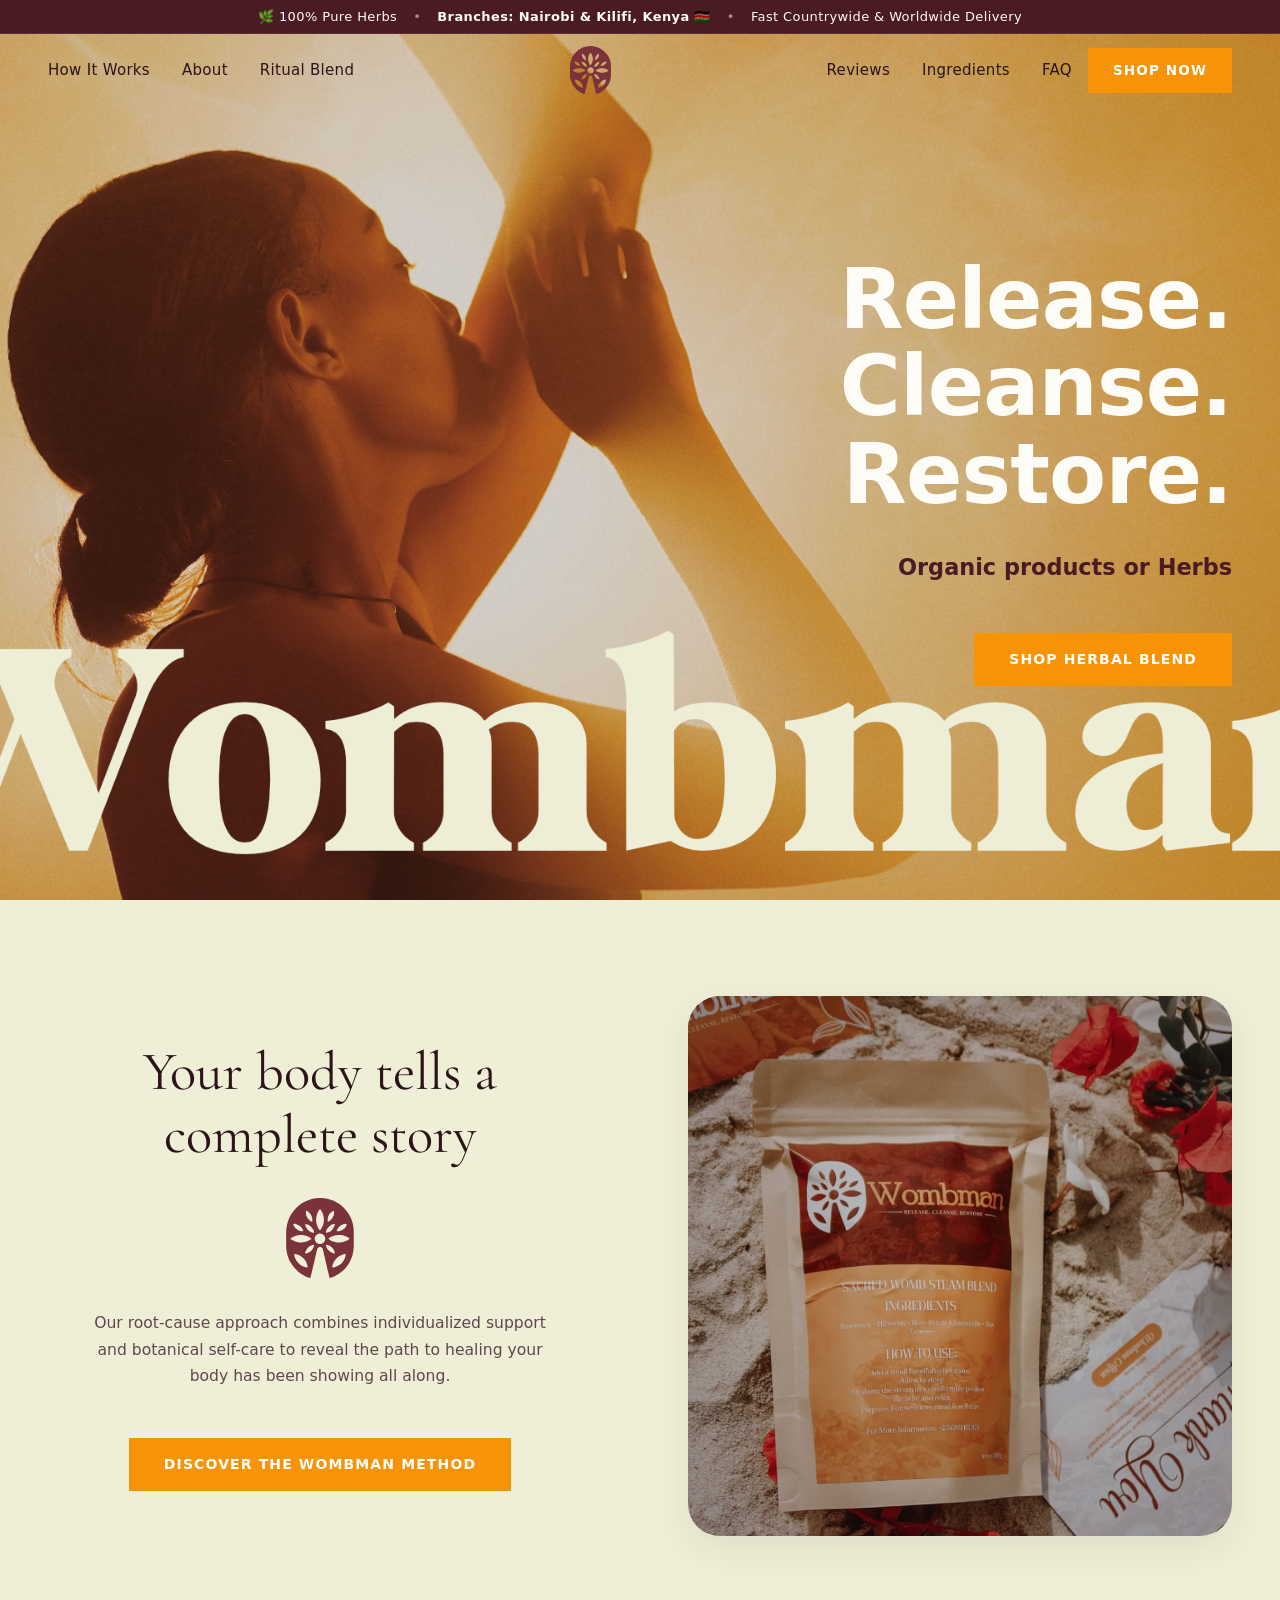
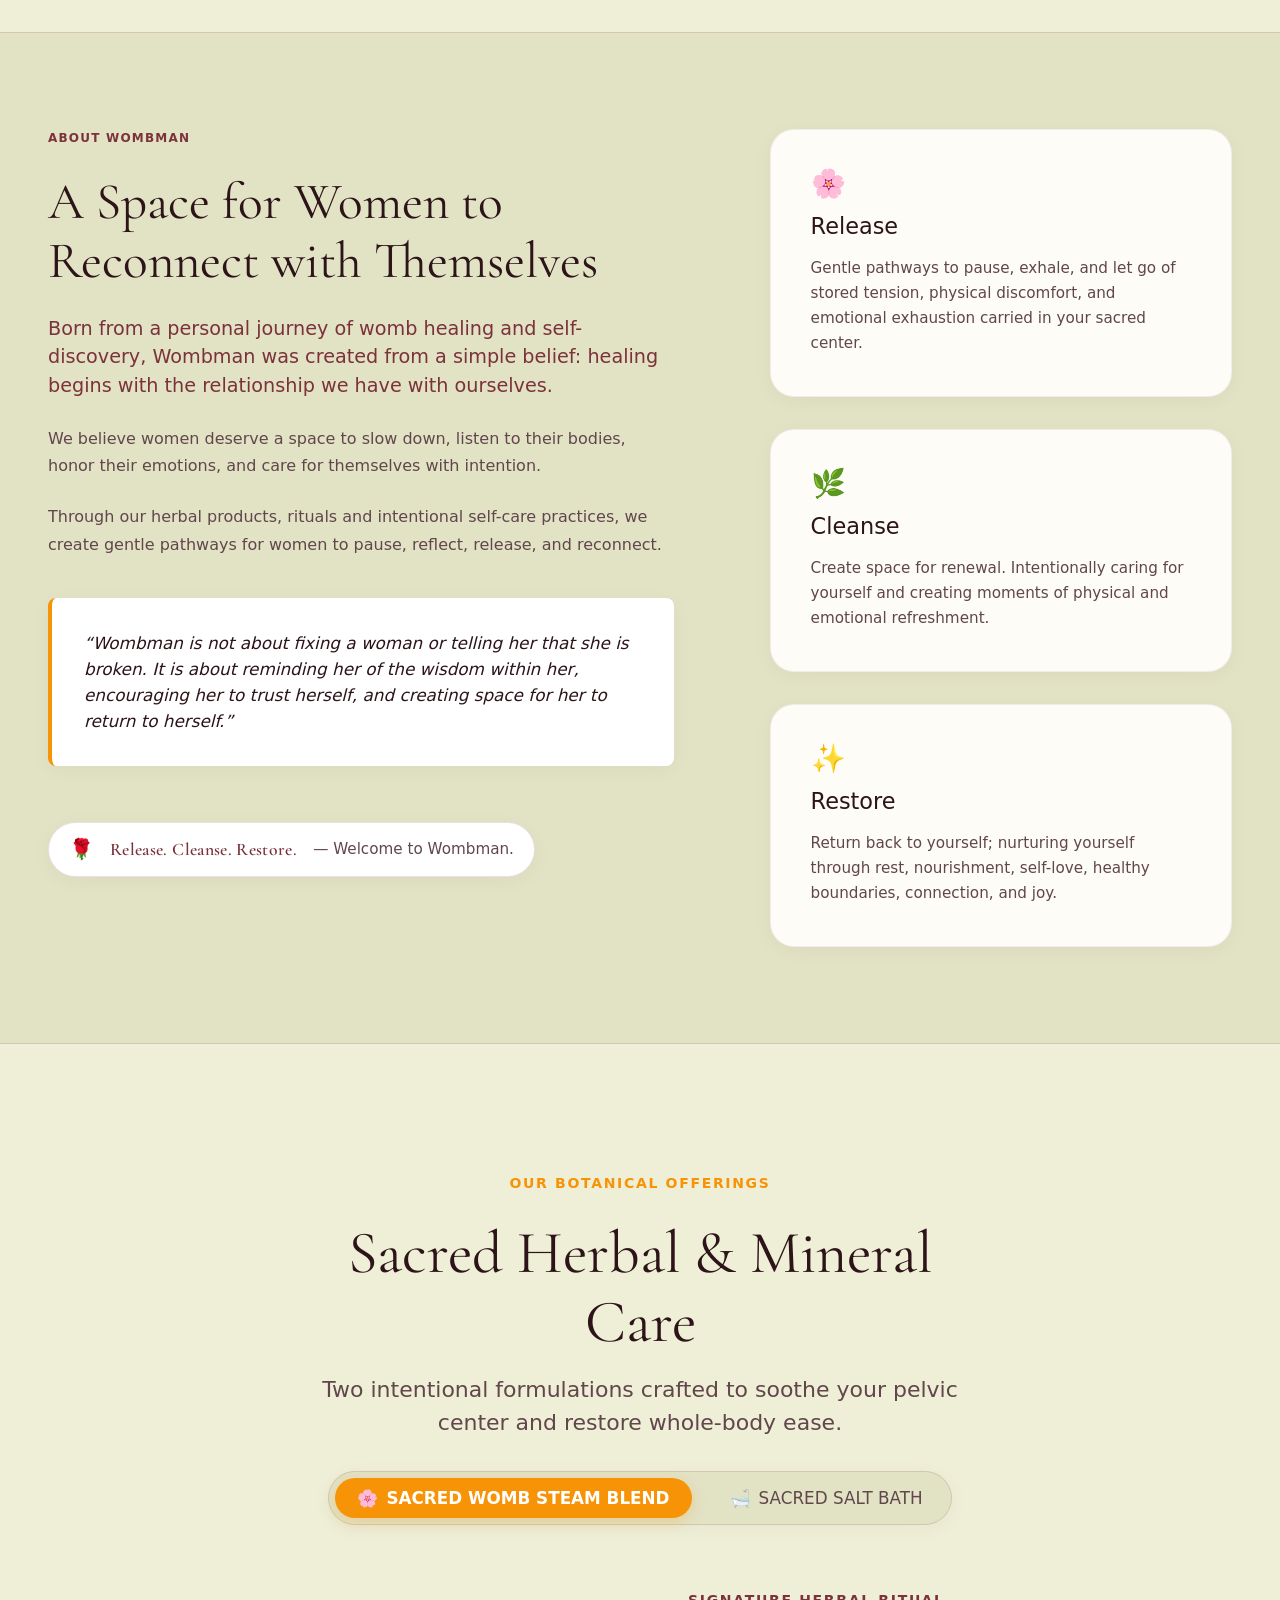
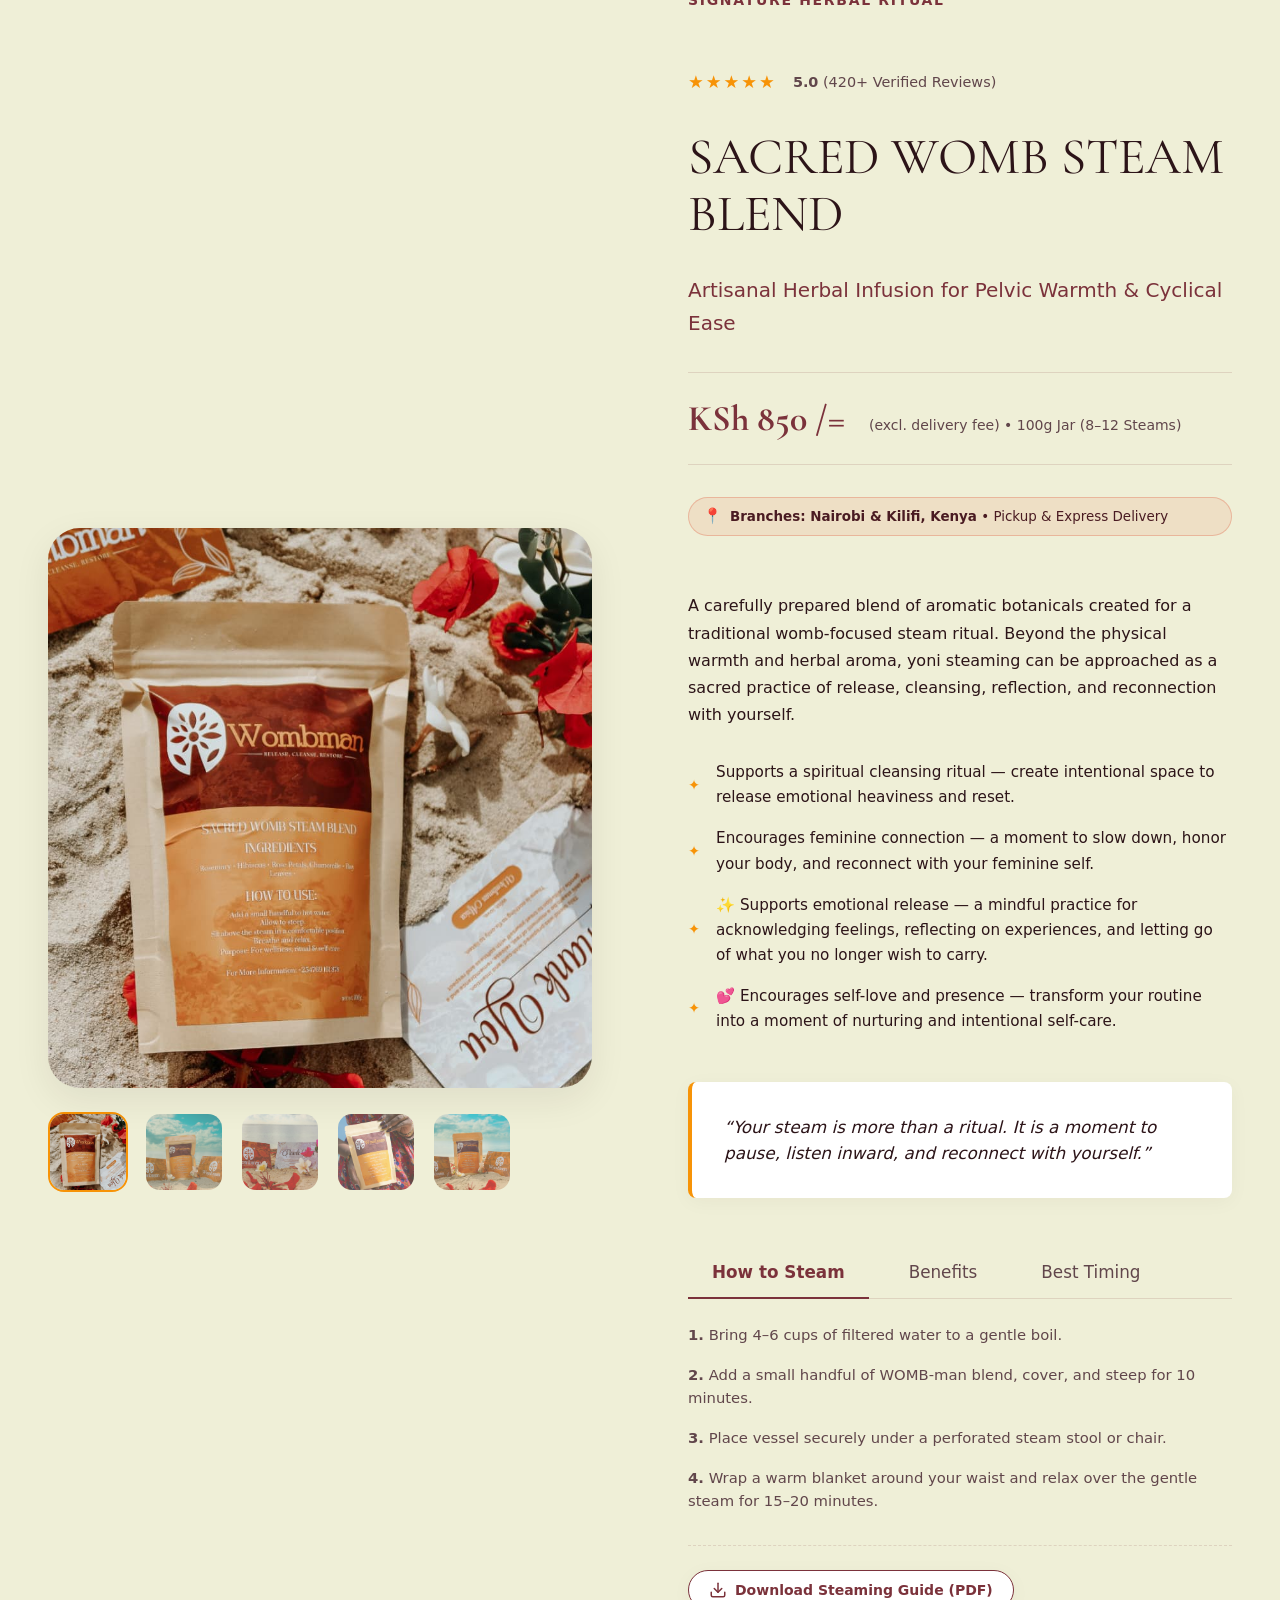
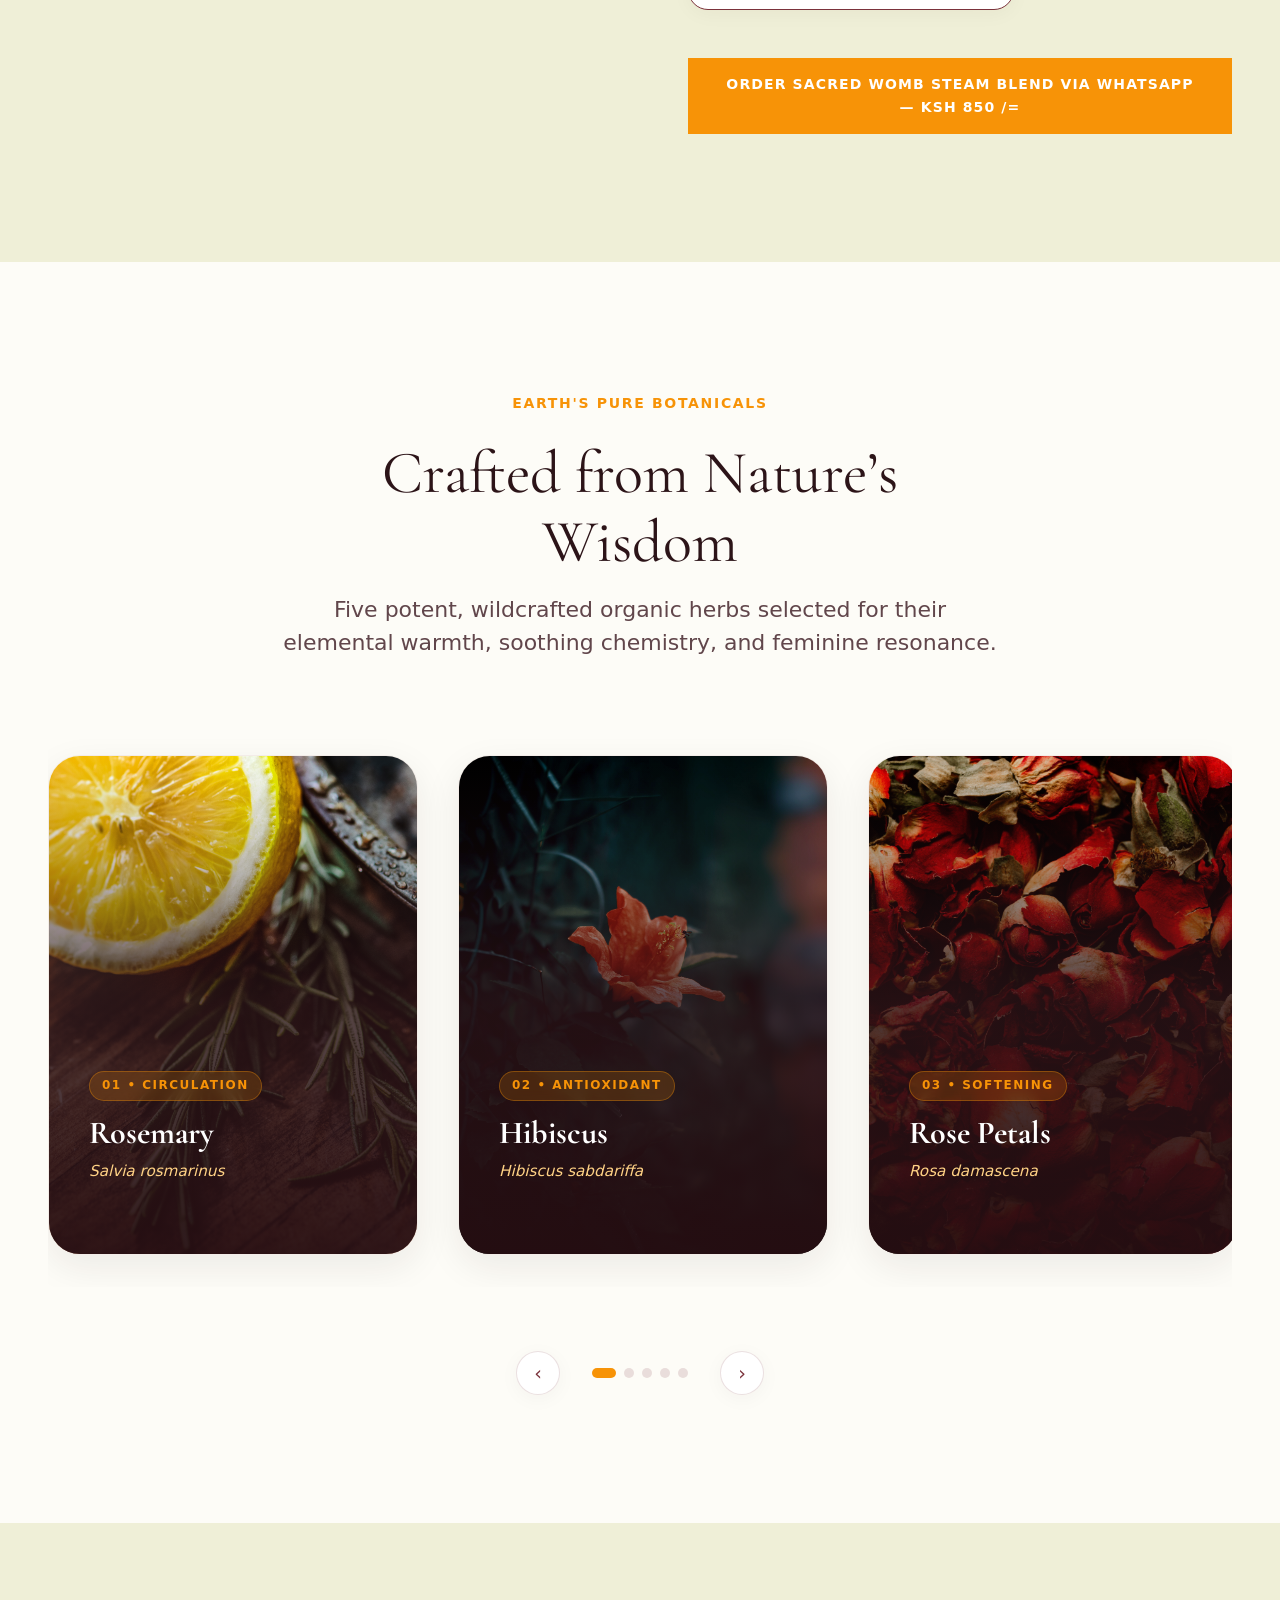
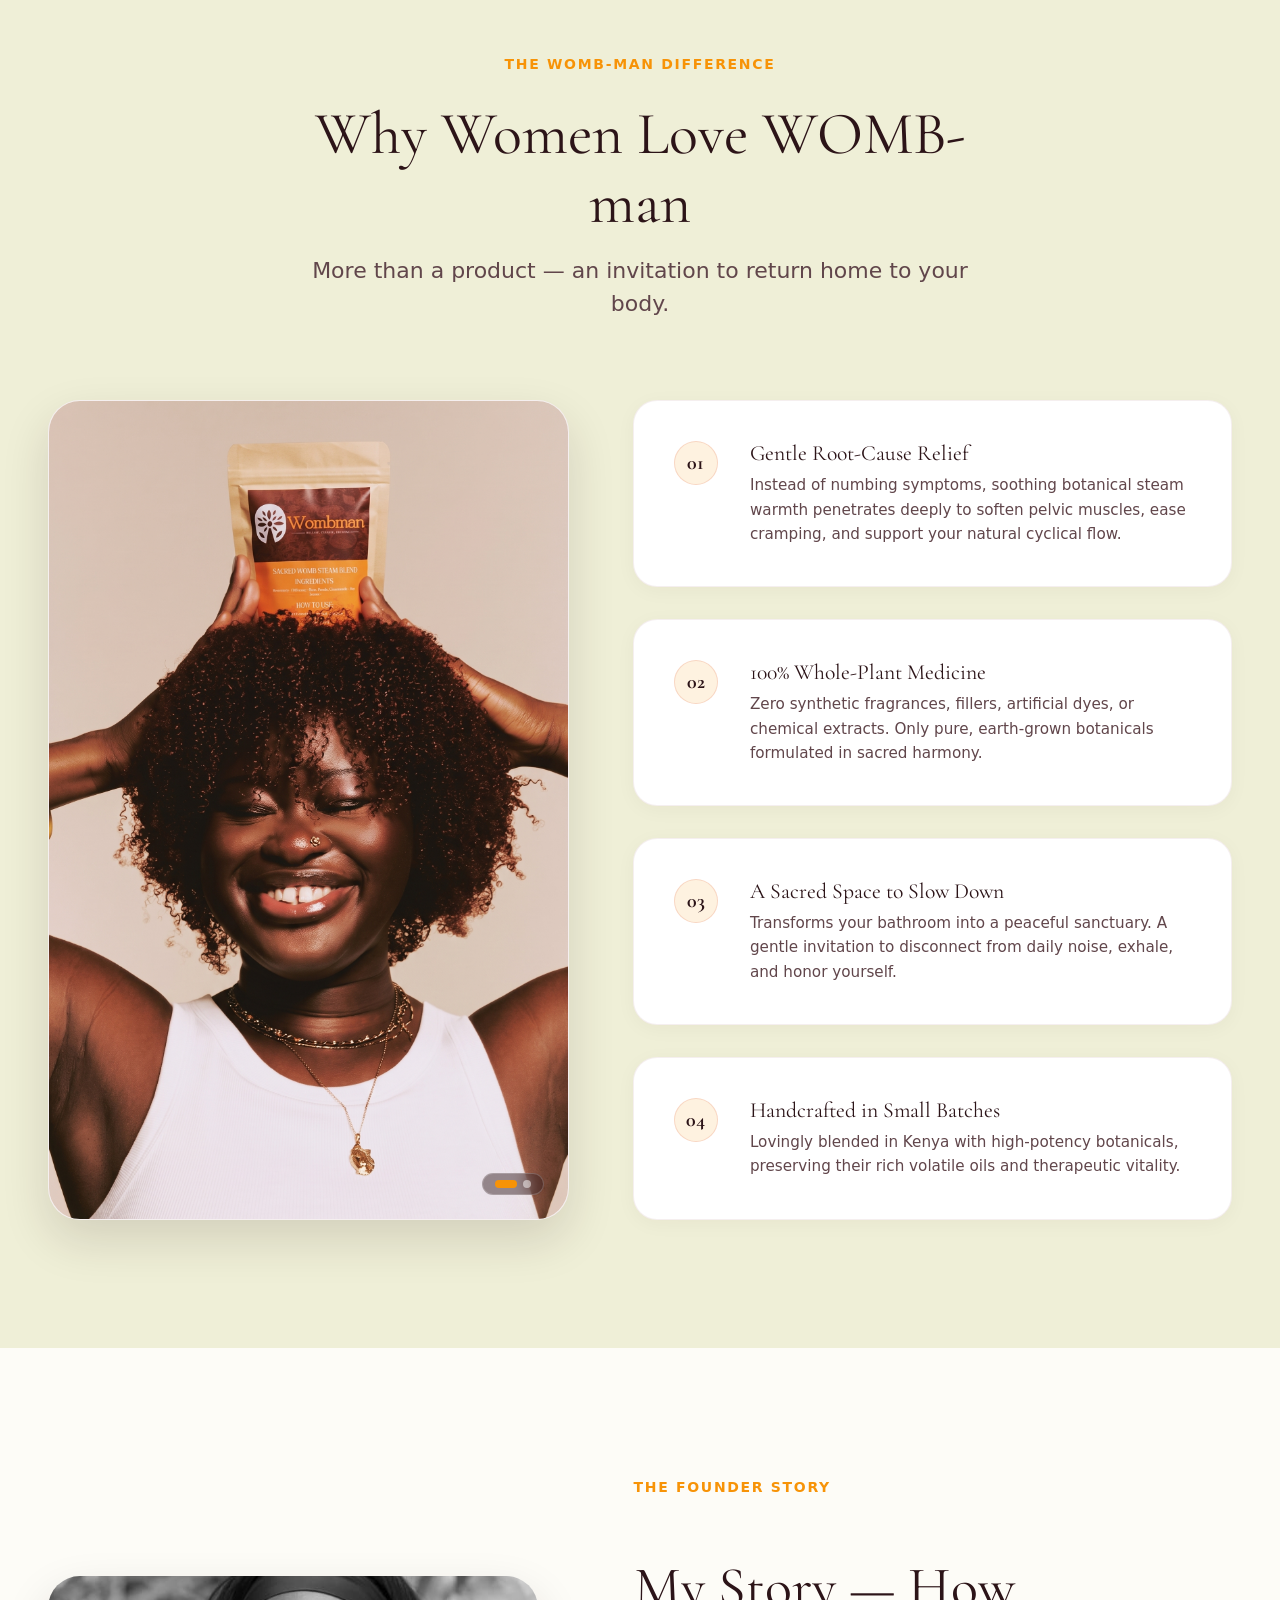
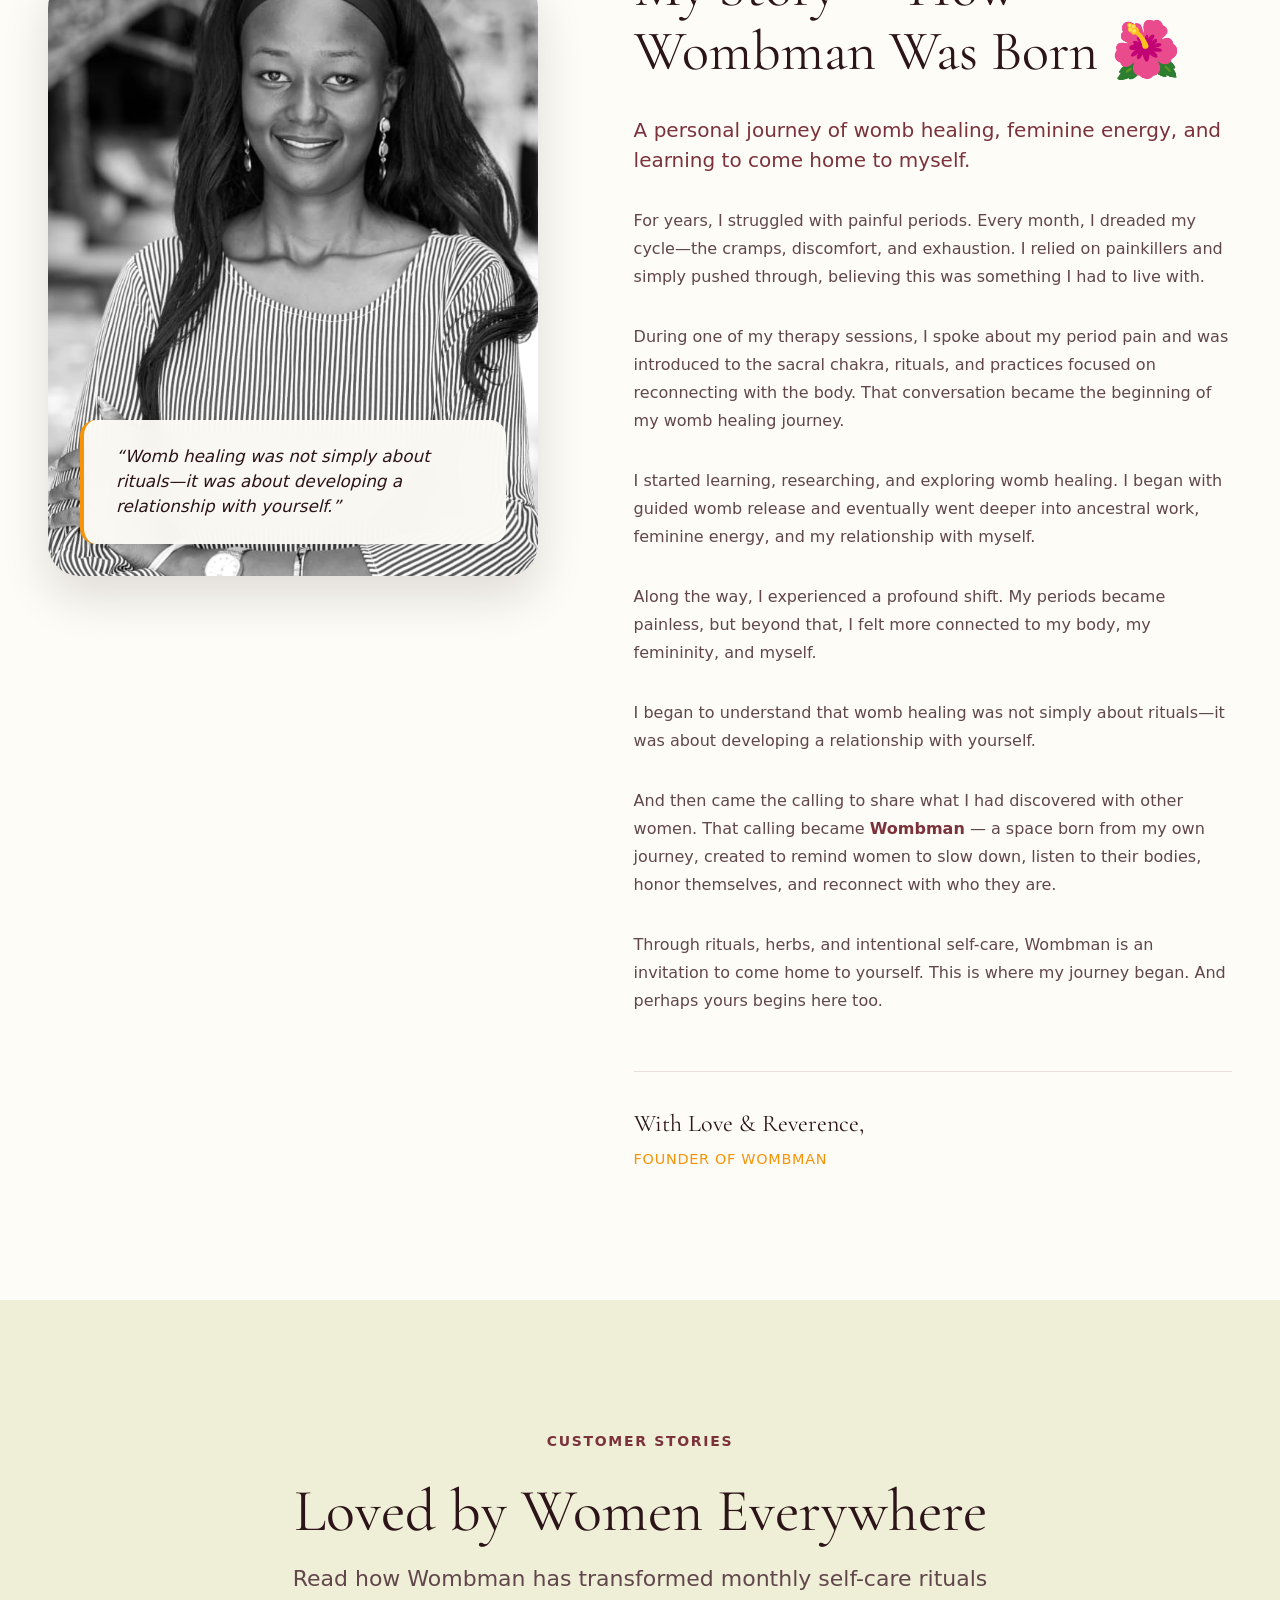
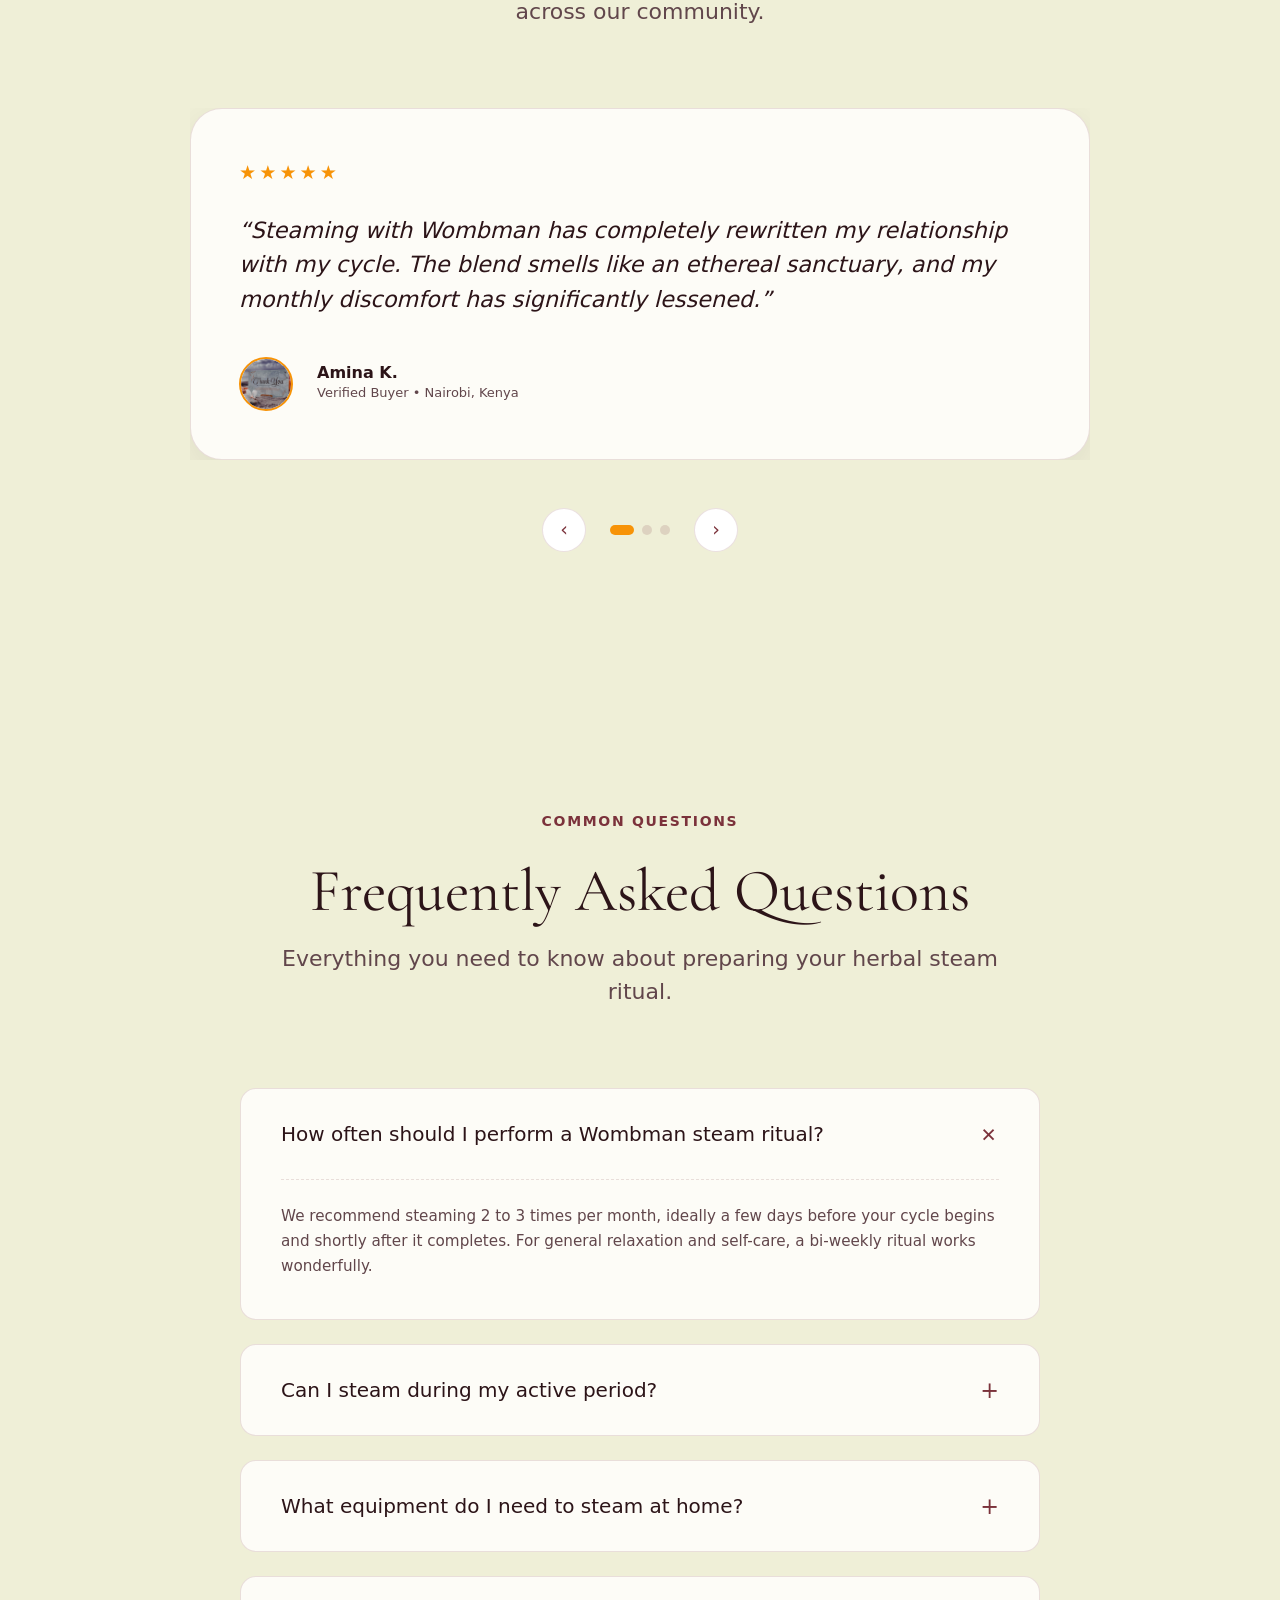
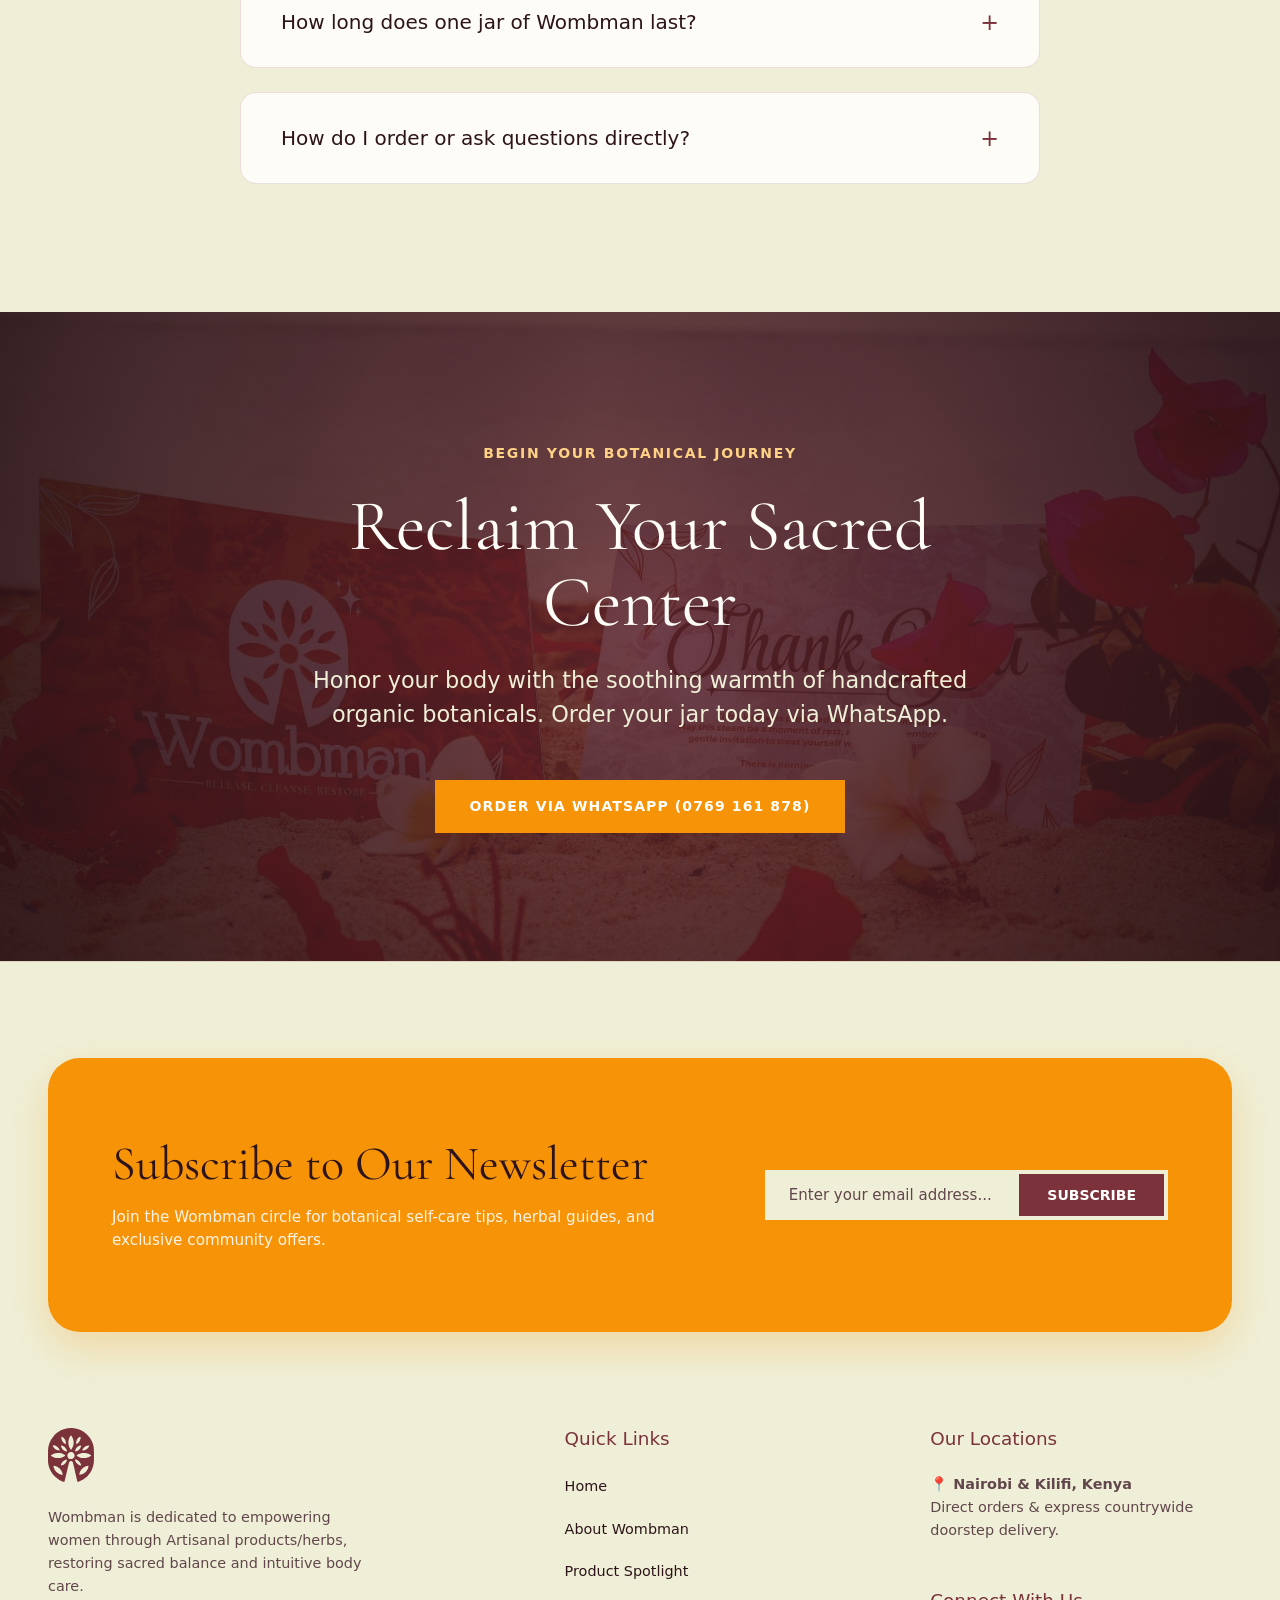
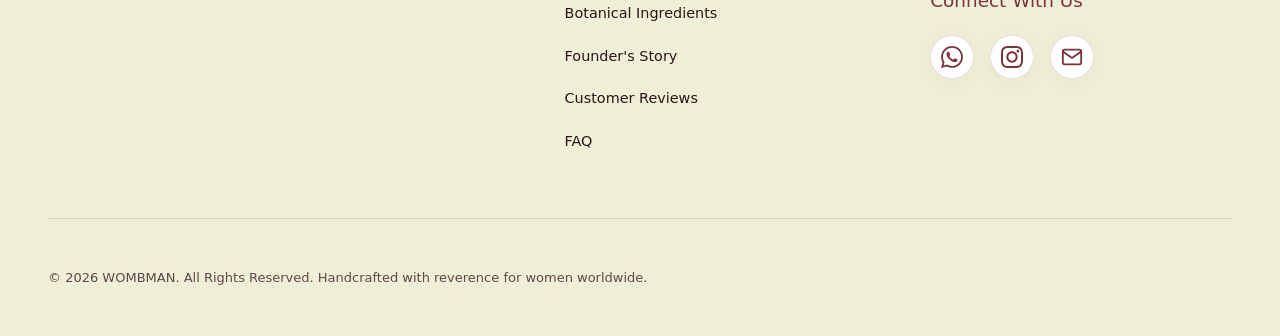
==== index.html @ 4fbd04e6 "Apply client website text corrections from PDF document (product names, descriptions, price, and sec" ====
<!DOCTYPE html>
<html lang="en">
<head>
  <meta charset="UTF-8">
  <meta name="viewport" content="width=device-width, initial-scale=1.0">
  <title>Wombman — Sacred Botanical Herbal Steam Blend for Women</title>
  <meta name="description" content="Handcrafted 100% organic herbal steam blend designed to honor your cycle, nurture pelvic wellness, and restore your sacred center.">
  
  <!-- CSS Stylesheet -->
  <link rel="stylesheet" href="styles.css">
  
  <!-- Favicon -->
  <link rel="icon" type="image/svg+xml" href="assets/Logo Icons/Orange Womban.svg">
</head>
<body>

  <!-- ==========================================================================
       1. NAVIGATION HEADER (Meadowell Inspired)
       ========================================================================== -->
  <header class="header" id="header">
    <!-- Top Announcement Bar -->
    <aside class="top-announcement-bar" aria-label="Announcement">
      <div class="container announcement-inner">
        <span>🌿 100% Pure Herbs</span>
        <span class="announcement-sep">•</span>
        <span><strong>Branches: Nairobi &amp; Kilifi, Kenya 🇰🇪</strong></span>
        <span class="announcement-sep">•</span>
        <span>Fast Countrywide &amp; Worldwide Delivery</span>
      </div>
    </aside>

    <div class="container header-container">
      
      <!-- Left Navigation Menu -->
      <nav aria-label="Main Navigation Left" class="nav-left">
        <ul class="nav-menu">
          <li><a href="#story" class="nav-link">How It Works</a></li>
          <li><a href="#about" class="nav-link">About</a></li>
          <li><a href="#product" class="nav-link">Ritual Blend</a></li>
        </ul>
      </nav>

      <!-- Center Logo Icon (No text wordmark) -->
      <a href="#home" class="nav-logo" aria-label="Wombman Home">
        <img src="assets/Logo Icons/Maroon Womban.svg" alt="Wombman Botanical Icon" width="48" height="48">
      </a>

      <!-- Right Navigation Menu & Action -->
      <div class="nav-actions">
        <ul class="nav-menu">
          <li><a href="#reviews" class="nav-link">Reviews</a></li>
          <li><a href="#ingredients" class="nav-link">Ingredients</a></li>
          <li><a href="#faq" class="nav-link">FAQ</a></li>
        </ul>

        <a href="https://wa.me/254769161878?text=Hello%20Wombman%2C%20I%20am%20interested%20in%20ordering%20the%20handcrafted%20botanical%20herbal%20steam%20blend." 
           target="_blank" 
           rel="noopener noreferrer" 
           class="btn btn-primary"
           style="padding: 10px 24px; font-size: 0.85rem;"
           aria-label="Shop Now via WhatsApp">
          Shop Now
        </a>

        <!-- Mobile Menu Toggle Button -->
        <button class="mobile-toggle" id="mobile-toggle" aria-label="Toggle navigation menu" aria-expanded="false">
          <span></span>
          <span></span>
          <span></span>
        </button>
      </div>

    </div>
  </header>

  <!-- Mobile Drawer Menu -->
  <div class="mobile-nav" id="mobile-nav">
    <div>
      <div class="nav-logo mb-4">
        <img src="assets/Logo Icons/Orange Womban.svg" alt="Wombman Icon" width="48" height="48">
      </div>
      <ul class="mobile-nav-list">
        <li><a href="#home" class="mobile-nav-link">Home</a></li>
        <li><a href="#story" class="mobile-nav-link">How It Works</a></li>
        <li><a href="#about" class="mobile-nav-link">About</a></li>
        <li><a href="#product" class="mobile-nav-link">Ritual Blend</a></li>
        <li><a href="#ingredients" class="mobile-nav-link">Ingredients</a></li>
        <li><a href="#founder" class="mobile-nav-link">Founder's Story</a></li>
        <li><a href="#reviews" class="mobile-nav-link">Reviews</a></li>
        <li><a href="#faq" class="mobile-nav-link">FAQ</a></li>
      </ul>
    </div>
    <div>
      <a href="https://wa.me/254769161878?text=Hello%20Wombman%2C%20I%20am%20interested%20in%20ordering%20the%20handcrafted%20botanical%20herbal%20steam%20blend." 
         target="_blank" 
         class="btn btn-primary" 
         style="width: 100%;">
        Order via WhatsApp (0769 161 878)
      </a>
    </div>
  </div>

  <main>
    <!-- ==========================================================================
         2. MEADOWELL-INSPIRED HERO SECTION
         ========================================================================== -->
    <section class="hero-meadowell" id="home">
      <!-- Full Cover Background Image (Hero 2.png) -->
      <div class="hero-meadowell-bg">
        <img src="assets/Hero section/Hero 2.png" alt="Wombman Botanical Wellness">
        <div class="hero-meadowell-overlay"></div>
      </div>

      <!-- Right-Aligned Hero Content Container -->
      <div class="container hero-meadowell-container">
        <div class="hero-meadowell-content-right">
          
          <!-- Main Headline: Release. Cleanse. Restore. (Mograph Font, Cream Color) -->
          <h1 class="hero-headline-cream">
            Release. Cleanse. Restore.
          </h1>

          <!-- Supporting Paragraph: 100% organic herbal steams to honor your cycle. (Mograph Font, Berry Dark Color) -->
          <p class="hero-subtext-berry">
            Organic products or Herbs
          </p>

          <!-- Right-Aligned CTA Button -->
          <div class="hero-meadowell-cta-wrap">
            <a href="https://wa.me/254769161878?text=Hello%20Wombman%2C%20I%20am%20ready%20to%20order%20the%20Sacred%20Botanical%20Steam%20Blend." 
               target="_blank" 
               rel="noopener noreferrer" 
               class="btn btn-primary">
              Shop Herbal Blend
            </a>
          </div>

        </div>
      </div>
    </section>

    <!-- ==========================================================================
         3. SECTION 2: "Your body tells a complete story" (Meadowell Inspired)
         ========================================================================== -->
    <section class="section-story" id="story">
      <div class="container">
        <div class="story-grid">
          
          <!-- Left Column -->
          <div class="story-left">
            <h2 class="story-title">Your body tells a complete story</h2>
            
            <img src="assets/Logo Icons/Maroon Womban.svg" alt="Wombman Icon" class="story-logo-icon">

            <p class="story-desc">
              Our root-cause approach combines individualized support and botanical self-care to reveal the path to healing your body has been showing all along.
            </p>

            <a href="#product" class="btn btn-primary">
              Discover the Wombman Method
            </a>
          </div>

          <!-- Right Column: Clean Photo without floating badges -->
          <div class="story-right">
            <img src="assets/Product Photos/Vertical Product Shot.jpeg" alt="Wombman Ritual Blend" class="story-img">
            <div class="story-diagram-overlay"></div>
          </div>

        </div>
      </div>
    </section>

    <!-- ==========================================================================
         4. SECTION 3: "About WOMB-man" (Our Philosophy & Space)
         ========================================================================== -->
    <section class="section-why-us" id="about">
      <div class="container">
        <div class="why-grid">
          
          <!-- Left Column -->
          <div class="why-left">
            <span class="why-eyebrow">ABOUT WOMBMAN</span>
            <h2 class="why-title font-display">A Space for Women to Reconnect with Themselves</h2>
            <p class="why-lead font-secondary">
              Born from a personal journey of womb healing and self-discovery, Wombman was created from a simple belief: healing begins with the relationship we have with ourselves.
            </p>
            <p class="why-desc font-body">
              We believe women deserve a space to slow down, listen to their bodies, honor their emotions, and care for themselves with intention.
            </p>
            <p class="why-desc font-body">
              Through our herbal products, rituals and intentional self-care practices, we create gentle pathways for women to pause, reflect, release, and reconnect.
            </p>
            <div class="why-quote-card">
              <p class="why-quote-text font-secondary">
                “Wombman is not about fixing a woman or telling her that she is broken. It is about reminding her of the wisdom within her, encouraging her to trust herself, and creating space for her to return to herself.”
              </p>
            </div>
            <div class="about-tagline-badge">
              <span class="tagline-rose">🌹</span>
              <span class="tagline-text font-display">Release. Cleanse. Restore.</span>
              <span class="tagline-sub font-secondary">— Welcome to Wombman.</span>
            </div>
          </div>

          <!-- Right Column -->
          <div class="why-right">
            
            <div class="why-feature-item">
              <div class="why-feature-icon">🌸</div>
              <h3 class="why-feature-title font-secondary">Release</h3>
              <p class="why-feature-text font-body">
                Gentle pathways to pause, exhale, and let go of stored tension, physical discomfort, and emotional exhaustion carried in your sacred center.
              </p>
            </div>

            <div class="why-feature-item">
              <div class="why-feature-icon">🌿</div>
              <h3 class="why-feature-title font-secondary">Cleanse</h3>
              <p class="why-feature-text font-body">
                Create space for renewal. Intentionally caring for yourself and creating moments of physical and emotional refreshment.
              </p>
            </div>

            <div class="why-feature-item">
              <div class="why-feature-icon">✨</div>
              <h3 class="why-feature-title font-secondary">Restore</h3>
              <p class="why-feature-text font-body">
                Return back to yourself; nurturing yourself through rest, nourishment, self-love, healthy boundaries, connection, and joy.
              </p>
            </div>

          </div>

        </div>
      </div>
    </section>

    <!-- ==========================================================================
         4. PRODUCT SPOTLIGHT SECTION (Dual Product Offerings)
         ========================================================================== -->
    <section class="product-spotlight section-padding" id="product">
      <div class="container">

        <!-- Product Collection Switcher -->
        <div class="product-collection-header">
          <div class="eyebrow eyebrow-orange">Our Botanical Offerings</div>
          <h2 class="section-title font-display">Sacred Herbal &amp; Mineral Care</h2>
          <p class="section-subtitle font-secondary">
            Two intentional formulations crafted to soothe your pelvic center and restore whole-body ease.
          </p>

          <div class="product-toggle-bar">
            <button class="product-toggle-btn active" data-product="product-steam" aria-label="View SACRED WOMB STEAM BLEND">
              <span class="toggle-icon">🌸</span>
              <span class="toggle-name">SACRED WOMB STEAM BLEND</span>
            </button>
            <button class="product-toggle-btn" data-product="product-bath" aria-label="View SACRED SALT BATH">
              <span class="toggle-icon">🛁</span>
              <span class="toggle-name">SACRED SALT BATH</span>
            </button>
          </div>
        </div>

        <!-- PRODUCT 1: SACRED WOMB STEAM BLEND -->
        <div class="product-panel active" id="product-steam">
          <div class="spotlight-grid">
            
            <!-- Interactive Gallery Showcase -->
            <div class="product-gallery">
              <div class="main-image-container">
                <img id="main-steam-img" src="assets/Product Photos/Vertical Product Shot.jpeg" alt="Wombman SACRED WOMB STEAM BLEND" class="main-product-img">
              </div>
              
              <div class="thumbnail-row">
                <button class="thumb-btn active" data-target="main-steam-img" data-img="assets/Product Photos/Vertical Product Shot.jpeg" aria-label="View vertical product shot">
                  <img src="assets/Product Photos/Vertical Product Shot.jpeg" alt="Steam blend thumbnail 1">
                </button>
                <button class="thumb-btn" data-target="main-steam-img" data-img="assets/Product Photos/Scenic Product 2.jpeg" aria-label="View scenic product shot">
                  <img src="assets/Product Photos/Scenic Product 2.jpeg" alt="Steam blend thumbnail 2">
                </button>
                <button class="thumb-btn" data-target="main-steam-img" data-img="assets/Product Photos/Thank you Imagery.jpeg" aria-label="View thank you imagery">
                  <img src="assets/Product Photos/Thank you Imagery.jpeg" alt="Steam blend thumbnail 3">
                </button>
                <button class="thumb-btn" data-target="main-steam-img" data-img="assets/Product Photos/Product Hold.jpeg" aria-label="View product held in hand">
                  <img src="assets/Product Photos/Product Hold.jpeg" alt="Steam blend thumbnail 4">
                </button>
                <button class="thumb-btn" data-target="main-steam-img" data-img="assets/Product Photos/Scenic product Imagery.jpeg" aria-label="View scenic imagery">
                  <img src="assets/Product Photos/Scenic product Imagery.jpeg" alt="Steam blend thumbnail 5">
                </button>
              </div>
            </div>

            <!-- Product Details & Purchase Form -->
            <div class="product-details">
              <div class="eyebrow">Signature Herbal Ritual</div>
              
              <div class="rating-badge">
                <span class="stars">★★★★★</span>
                <span><strong>5.0</strong> (420+ Verified Reviews)</span>
              </div>

              <h3 class="product-main-title font-display">
                SACRED WOMB STEAM BLEND
              </h3>

              <p class="product-sub font-secondary">
                Artisanal Herbal Infusion for Pelvic Warmth &amp; Cyclical Ease
              </p>

              <div class="price-box">
                <span class="current-price font-display">KSh 850 /=</span>
                <span class="price-note">(excl. delivery fee) • 100g Jar (8–12 Steams)</span>
              </div>

              <!-- Branch Locations Badge -->
              <div class="product-location-badge">
                <span class="loc-pin">📍</span>
                <span class="loc-text"><strong>Branches: Nairobi &amp; Kilifi, Kenya</strong> • Pickup &amp; Express Delivery</span>
              </div>

              <p class="product-description font-body">
                A carefully prepared blend of aromatic botanicals created for a traditional womb-focused steam ritual. Beyond the physical warmth and herbal aroma, yoni steaming can be approached as a sacred practice of release, cleansing, reflection, and reconnection with yourself.
              </p>

              <!-- Key Benefits Checklist -->
              <ul class="benefits-list font-body">
                <li>Supports a spiritual cleansing ritual — create intentional space to release emotional heaviness and reset.</li>
                <li>Encourages feminine connection — a moment to slow down, honor your body, and reconnect with your feminine self.</li>
                <li>✨ Supports emotional release — a mindful practice for acknowledging feelings, reflecting on experiences, and letting go of what you no longer wish to carry.</li>
                <li>💕 Encourages self-love and presence — transform your routine into a moment of nurturing and intentional self-care.</li>
              </ul>

              <div class="why-quote-card" style="margin-top: var(--space-2); margin-bottom: 0;">
                <p class="why-quote-text font-secondary">
                  “Your steam is more than a ritual. It is a moment to pause, listen inward, and reconnect with yourself.”
                </p>
              </div>

              <!-- Interactive Tabbed Preparation Guide -->
              <div class="ritual-tabs">
                <div class="tab-buttons">
                  <button class="tab-btn active" data-tab="tab-steam-prepare">How to Steam</button>
                  <button class="tab-btn" data-tab="tab-steam-benefits">Benefits</button>
                  <button class="tab-btn" data-tab="tab-steam-timing">Best Timing</button>
                </div>

                <div class="tab-pane active" id="tab-steam-prepare">
                  <p class="step-item"><strong>1.</strong> Bring 4–6 cups of filtered water to a gentle boil.</p>
                  <p class="step-item"><strong>2.</strong> Add a small handful of WOMB-man blend, cover, and steep for 10 minutes.</p>
                  <p class="step-item"><strong>3.</strong> Place vessel securely under a perforated steam stool or chair.</p>
                  <p class="step-item"><strong>4.</strong> Wrap a warm blanket around your waist and relax over the gentle steam for 15–20 minutes.</p>
                  
                  <!-- PDF Download Button -->
                  <div class="steaming-pdf-download-wrap">
                    <button type="button" class="btn-download-pdf" id="download-guide-btn" aria-label="Download Steaming Guide as PDF">
                      <svg width="18" height="18" viewBox="0 0 24 24" fill="none" stroke="currentColor" stroke-width="2" stroke-linecap="round" stroke-linejoin="round">
                        <path d="M21 15v4a2 2 0 0 1-2 2H5a2 2 0 0 1-2-2v-4"></path>
                        <polyline points="7 10 12 15 17 10"></polyline>
                        <line x1="12" y1="15" x2="12" y2="3"></line>
                      </svg>
                      <span>Download Steaming Guide (PDF)</span>
                    </button>
                  </div>
                </div>

                <div class="tab-pane" id="tab-steam-benefits">
                  The gentle warmth and aromatic botanicals create a soothing sensory experience that encourages relaxation, mindful breathing, and a deeper sense of connection with your body making space for reflection, intention, and spiritual renewal.
                </div>

                <div class="tab-pane" id="tab-steam-timing">
                  Ideal for 3–5 days prior to your cycle start, after menstruation finishes, or whenever you seek intentional self-care and grounding. Avoid steaming during active menstrual bleeding or pregnancy.
                </div>
              </div>

              <!-- Direct Order Action -->
              <div class="product-actions">
                <a href="https://wa.me/254769161878?text=Hello%20Wombman%2C%20I%20would%20like%20to%20order%20the%20SACRED%20WOMB%20STEAM%20BLEND%20for%20KSh%20850." 
                   target="_blank" 
                   rel="noopener noreferrer" 
                   class="btn btn-primary"
                   style="flex: 1; min-width: 260px;">
                  Order SACRED WOMB STEAM BLEND via WhatsApp — KSh 850 /=
                </a>
              </div>

            </div>

          </div>
        </div>

        <!-- PRODUCT 2: SACRED SALT BATH -->
        <div class="product-panel" id="product-bath">
          <div class="spotlight-grid">
            
            <!-- Interactive Gallery Showcase -->
            <div class="product-gallery">
              <div class="main-image-container">
                <img id="main-bath-img" src="assets/Product Photos/Salt Bath NEW.png" alt="Wombman SACRED SALT BATH" class="main-product-img">
              </div>
              
              <div class="thumbnail-row">
                <button class="thumb-btn active" data-target="main-bath-img" data-img="assets/Product Photos/Salt Bath NEW.png" aria-label="View Salt Bath New Photo">
                  <img src="assets/Product Photos/Salt Bath NEW.png" alt="Salt Bath Photo 1">
                </button>
                <button class="thumb-btn" data-target="main-bath-img" data-img="assets/Product Photos/Salt Bath 2.jpeg" aria-label="View Salt Bath 2 Photo">
                  <img src="assets/Product Photos/Salt Bath 2.jpeg" alt="Salt Bath Photo 2">
                </button>
              </div>
            </div>

            <!-- Product Details & Purchase Form -->
            <div class="product-details">
              <div class="eyebrow">Restorative Mineral Soak</div>
              
              <div class="rating-badge">
                <span class="stars">★★★★★</span>
                <span><strong>5.0</strong> (New Release • Verified Community)</span>
              </div>

              <h3 class="product-main-title font-display">
                SACRED SALT BATH
              </h3>

              <p class="product-sub font-secondary">
                Pure Mineral Crystals &amp; Restorative Botanical Infusion
              </p>

              <div class="price-box">
                <span class="current-price font-display">KSh 1,000 /=</span>
                <span class="price-note">(excl. delivery fee) • 250g Jar / Pouch (6–10 Soaks)</span>
              </div>

              <!-- Branch Locations Badge -->
              <div class="product-location-badge">
                <span class="loc-pin">📍</span>
                <span class="loc-text"><strong>Branches: Nairobi &amp; Kilifi, Kenya</strong> • Pickup &amp; Express Delivery</span>
              </div>

              <p class="product-description font-body">
                A carefully prepared blend of sea salt and whole botanical herbs, created to support your spiritual bath rituals, cleansing, grounding, relaxation, and intentional self-care.
              </p>

              <!-- Key Benefits Checklist -->
              <ul class="benefits-list font-body">
                <li>Supports intentional cleansing and renewal</li>
                <li>Creates a calming ritual for rest, reflection, and reconnection</li>
                <li>Gently refreshes and softens the skin</li>
                <li>Encourages you to slow down, set an intention, and create space for yourself</li>
                <li>Made with carefully selected natural ingredients</li>
              </ul>

              <!-- Interactive Tabbed Preparation Guide -->
              <div class="ritual-tabs">
                <div class="tab-buttons">
                  <button class="tab-btn active" data-tab="tab-bath-prepare">How to Soak</button>
                  <button class="tab-btn" data-tab="tab-bath-benefits">Benefits</button>
                  <button class="tab-btn" data-tab="tab-bath-timing">Best Timing</button>
                </div>

                <div class="tab-pane active" id="tab-bath-prepare">
                  <p class="step-item"><strong>1.</strong> Fill your tub or foot basin with warm, comforting water.</p>
                  <p class="step-item"><strong>2.</strong> Add 3–4 tablespoons (or a generous handful) of Wombman SACRED SALT BATH.</p>
                  <p class="step-item"><strong>3.</strong> Swirl the water gently until mineral crystals and aromatic botanicals dissolve.</p>
                  <p class="step-item"><strong>4.</strong> Immerse yourself, breathe deeply, and soak undisturbed for 20–30 minutes.</p>
                </div>

                <div class="tab-pane" id="tab-bath-benefits">
                  A ritual designed to help you slow down, unwind, refresh your skin, and create intentional space for rest, reflection, and reconnection with yourself.
                </div>

                <div class="tab-pane" id="tab-bath-timing">
                  Ideal as an evening ritual, after a long or demanding day, following physical activity, or whenever you feel the need to slow down, reset, and reconnect with yourself. Use it as a moment to release the day, cleanse with intention, and restore through rest and self-care.
                </div>
              </div>

              <!-- Direct Order Action -->
              <div class="product-actions">
                <a href="https://wa.me/254769161878?text=Hello%20Wombman%2C%20I%20would%20like%20to%20order%20the%20SACRED%20SALT%20BATH%20for%20KSh%201000." 
                   target="_blank" 
                   rel="noopener noreferrer" 
                   class="btn btn-primary"
                   style="flex: 1; min-width: 260px;">
                  Order SACRED SALT BATH via WhatsApp — KSh 1,000 /=
                </a>
              </div>

            </div>

          </div>
        </div>

      </div>
    </section>

    <!-- ==========================================================================
         5. INGREDIENT STORY SECTION (Interactive Botanical Carousel)
         ========================================================================== -->
    <section class="ingredient-story section-padding" id="ingredients">
      <div class="container">
        
        <div class="section-header">
          <div class="eyebrow eyebrow-orange">Earth's Pure Botanicals</div>
          <h2 class="section-title font-display">Crafted from Nature’s Wisdom</h2>
          <p class="section-subtitle font-secondary">
            Five potent, wildcrafted organic herbs selected for their elemental warmth, soothing chemistry, and feminine resonance.
          </p>
        </div>

        <!-- Interactive Ingredients Carousel Wrapper -->
        <div class="ingredients-carousel-wrapper">
          
          <div class="ingredients-carousel" id="ingredients-carousel">
            <div class="ingredients-track" id="ingredients-track">
              
              <!-- Card 1: Rosemary -->
              <article class="ingredient-card">
                <div class="ingredient-card-bg">
                  <img src="assets/Ingredients/Rosemary.jpg" alt="Organic Rosemary sprigs" class="ingredient-card-img" loading="lazy">
                </div>
                <div class="ingredient-card-overlay">
                  <div class="ingredient-card-content">
                    <span class="ingredient-badge font-secondary">01 • Circulation</span>
                    <h3 class="ingredient-title font-display">Rosemary</h3>
                    <p class="ingredient-botanical font-secondary">Salvia rosmarinus</p>
                    <div class="ingredient-desc-wrap">
                      <p class="ingredient-desc font-body">
                        Stimulates warmth and healthy pelvic circulation. Helps ease muscle spasms while invigorating the mind with clean botanical clarity.
                      </p>
                    </div>
                  </div>
                </div>
              </article>

              <!-- Card 2: Hibiscus -->
              <article class="ingredient-card">
                <div class="ingredient-card-bg">
                  <img src="assets/Ingredients/Hibiscus Flower.jpg" alt="Rich red Hibiscus flower" class="ingredient-card-img" loading="lazy">
                </div>
                <div class="ingredient-card-overlay">
                  <div class="ingredient-card-content">
                    <span class="ingredient-badge font-secondary">02 • Antioxidant</span>
                    <h3 class="ingredient-title font-display">Hibiscus</h3>
                    <p class="ingredient-botanical font-secondary">Hibiscus sabdariffa</p>
                    <div class="ingredient-desc-wrap">
                      <p class="ingredient-desc font-body">
                        Packed with soothing antioxidants and vitamin C. Tones uterine tissues, restores vibrant moisture, and imparts a luxurious ruby infusion.
                      </p>
                    </div>
                  </div>
                </div>
              </article>

              <!-- Card 3: Rose Petals -->
              <article class="ingredient-card">
                <div class="ingredient-card-bg">
                  <img src="assets/Ingredients/Dried Rose.jpg" alt="Dried organic Rose Petals" class="ingredient-card-img" loading="lazy">
                </div>
                <div class="ingredient-card-overlay">
                  <div class="ingredient-card-content">
                    <span class="ingredient-badge font-secondary">03 • Softening</span>
                    <h3 class="ingredient-title font-display">Rose Petals</h3>
                    <p class="ingredient-botanical font-secondary">Rosa damascena</p>
                    <div class="ingredient-desc-wrap">
                      <p class="ingredient-desc font-body">
                        The ultimate heart-opening bloom. Softens delicate skin tissues, relieves emotional tension, and fills your space with divine aroma.
                      </p>
                    </div>
                  </div>
                </div>
              </article>

              <!-- Card 4: Chamomile -->
              <article class="ingredient-card">
                <div class="ingredient-card-bg">
                  <img src="assets/Ingredients/Chamomile.jpg" alt="Golden Chamomile blossoms" class="ingredient-card-img" loading="lazy">
                </div>
                <div class="ingredient-card-overlay">
                  <div class="ingredient-card-content">
                    <span class="ingredient-badge font-secondary">04 • Calming</span>
                    <h3 class="ingredient-title font-display">Chamomile</h3>
                    <p class="ingredient-botanical font-secondary">Matricaria chamomilla</p>
                    <div class="ingredient-desc-wrap">
                      <p class="ingredient-desc font-body">
                        Renowned for calming nervous stress and intestinal restlessness. Gently relaxes cramped abdominal muscles for restorative sleep.
                      </p>
                    </div>
                  </div>
                </div>
              </article>

              <!-- Card 5: Bay Leaves -->
              <article class="ingredient-card">
                <div class="ingredient-card-bg">
                  <img src="assets/Ingredients/Bay leaves.jpg" alt="Aromatic Bay Leaves" class="ingredient-card-img" loading="lazy">
                </div>
                <div class="ingredient-card-overlay">
                  <div class="ingredient-card-content">
                    <span class="ingredient-badge font-secondary">05 • Purifying</span>
                    <h3 class="ingredient-title font-display">Bay Leaves</h3>
                    <p class="ingredient-botanical font-secondary">Laurus nobilis</p>
                    <div class="ingredient-desc-wrap">
                      <p class="ingredient-desc font-body">
                        Brings purifying antimicrobial properties and deep elemental grounding to clear stagnant energy and balance overall moisture.
                      </p>
                    </div>
                  </div>
                </div>
              </article>

            </div>
          </div>

          <!-- Carousel Navigation Controls -->
          <div class="ingredients-controls">
            <button class="carousel-btn ingredient-nav-btn" id="prev-ingredient" aria-label="Previous ingredient">‹</button>
            <div class="carousel-dots" id="ingredient-dots"></div>
            <button class="carousel-btn ingredient-nav-btn" id="next-ingredient" aria-label="Next ingredient">›</button>
          </div>

        </div>

      </div>
    </section>

    <!-- ==========================================================================
         6. WHY WOMEN LOVE WOMBMAN (Editorial Reconnection & Benefits)
         ========================================================================== -->
    <section class="benefits-editorial-section section-padding" id="why-wombman">
      <div class="container">
        
        <div class="section-header">
          <div class="eyebrow eyebrow-orange">The WOMB-man Difference</div>
          <h2 class="section-title font-display">Why Women Love WOMB-man</h2>
          <p class="section-subtitle font-secondary">
            More than a product — an invitation to return home to your body.
          </p>
        </div>

        <div class="benefits-editorial-grid">
          
          <!-- Left Column: Visual Editorial Showcase with Auto-Changing Model Shots (5s Crossfade) -->
          <div class="benefits-visual-col">
            <div class="benefits-media-card">
              <div class="benefits-main-image-wrap" id="benefits-slideshow">
                <img src="assets/Model Shots/Model shot 1.jfif" alt="Woman holding WOMB-man botanical steam blend with reverence" class="benefits-model-img active">
                <img src="assets/Model Shots/Model Shot 2.jfif" alt="Woman enjoying WOMB-man botanical wellness ritual" class="benefits-model-img">
                <div class="benefits-slide-dots" id="benefits-slide-dots"></div>
              </div>
            </div>
          </div>

          <!-- Right Column: Concise, Direct-to-Reader Impact Reasons -->
          <div class="benefits-content-col">
            
            <div class="benefit-row-item">
              <div class="benefit-icon-badge font-display">01</div>
              <div class="benefit-text-wrap">
                <h3 class="benefit-point-title font-display">Gentle Root-Cause Relief</h3>
                <p class="benefit-point-desc font-body">
                  Instead of numbing symptoms, soothing botanical steam warmth penetrates deeply to soften pelvic muscles, ease cramping, and support your natural cyclical flow.
                </p>
              </div>
            </div>

            <div class="benefit-row-item">
              <div class="benefit-icon-badge font-display">02</div>
              <div class="benefit-text-wrap">
                <h3 class="benefit-point-title font-display">100% Whole-Plant Medicine</h3>
                <p class="benefit-point-desc font-body">
                  Zero synthetic fragrances, fillers, artificial dyes, or chemical extracts. Only pure, earth-grown botanicals formulated in sacred harmony.
                </p>
              </div>
            </div>

            <div class="benefit-row-item">
              <div class="benefit-icon-badge font-display">03</div>
              <div class="benefit-text-wrap">
                <h3 class="benefit-point-title font-display">A Sacred Space to Slow Down</h3>
                <p class="benefit-point-desc font-body">
                  Transforms your bathroom into a peaceful sanctuary. A gentle invitation to disconnect from daily noise, exhale, and honor yourself.
                </p>
              </div>
            </div>

            <div class="benefit-row-item">
              <div class="benefit-icon-badge font-display">04</div>
              <div class="benefit-text-wrap">
                <h3 class="benefit-point-title font-display">Handcrafted in Small Batches</h3>
                <p class="benefit-point-desc font-body">
                  Lovingly blended in Kenya with high-potency botanicals, preserving their rich volatile oils and therapeutic vitality.
                </p>
              </div>
            </div>

          </div>

        </div>

      </div>
    </section>

    <!-- ==========================================================================
         7. THE FOUNDER STORY SECTION
         ========================================================================== -->
    <section class="founder-section section-padding" id="founder">
      <div class="container">
        <div class="founder-grid">
          
          <div class="founder-img-frame">
            <img src="assets/Founder/Founder Img.jpeg" alt="Wombman Founder" class="founder-img">
            <div class="founder-quote-box">
              <p class="founder-quote-text font-secondary">
                “Womb healing was not simply about rituals—it was about developing a relationship with yourself.”
              </p>
            </div>
          </div>

          <div class="founder-content">
            <div class="eyebrow eyebrow-orange">The Founder Story</div>
            <h2 class="founder-title font-display">My Story — How Wombman Was Born 🌺</h2>
            <p class="founder-lead font-secondary">
              A personal journey of womb healing, feminine energy, and learning to come home to myself.
            </p>

            <p class="founder-p font-body">
              For years, I struggled with painful periods. Every month, I dreaded my cycle—the cramps, discomfort, and exhaustion. I relied on painkillers and simply pushed through, believing this was something I had to live with.
            </p>

            <p class="founder-p font-body">
              During one of my therapy sessions, I spoke about my period pain and was introduced to the sacral chakra, rituals, and practices focused on reconnecting with the body. That conversation became the beginning of my womb healing journey.
            </p>

            <p class="founder-p font-body">
              I started learning, researching, and exploring womb healing. I began with guided womb release and eventually went deeper into ancestral work, feminine energy, and my relationship with myself.
            </p>

            <p class="founder-p font-body">
              Along the way, I experienced a profound shift. My periods became painless, but beyond that, I felt more connected to my body, my femininity, and myself.
            </p>

            <p class="founder-p font-body">
              I began to understand that womb healing was not simply about rituals—it was about developing a relationship with yourself.
            </p>

            <p class="founder-p font-body">
              And then came the calling to share what I had discovered with other women. That calling became <strong>Wombman</strong> — a space born from my own journey, created to remind women to slow down, listen to their bodies, honor themselves, and reconnect with who they are.
            </p>

            <p class="founder-p font-body">
              Through rituals, herbs, and intentional self-care, Wombman is an invitation to come home to yourself. This is where my journey began. And perhaps yours begins here too.
            </p>

            <div class="founder-signature">
              <span class="founder-name font-display">With Love &amp; Reverence,</span>
              <span class="founder-role font-secondary">Founder of Wombman</span>
            </div>
          </div>

        </div>
      </div>
    </section>

    <!-- ==========================================================================
         8. TESTIMONIALS SECTION
         ========================================================================== -->
    <section class="testimonials-section section-padding" id="reviews">
      <div class="container">
        
        <div class="section-header">
          <div class="eyebrow">Customer Stories</div>
          <h2 class="section-title font-display">Loved by Women Everywhere</h2>
          <p class="section-subtitle font-secondary">
            Read how Wombman has transformed monthly self-care rituals across our community.
          </p>
        </div>

        <div class="testimonial-carousel">
          <div class="testimonial-track">
            
            <!-- Card 1 -->
            <div class="testimonial-card active">
              <div class="testimonial-stars">★★★★★</div>
              <p class="testimonial-text font-secondary">
                “Steaming with Wombman has completely rewritten my relationship with my cycle. The blend smells like an ethereal sanctuary, and my monthly discomfort has significantly lessened.”
              </p>
              <div class="testimonial-author">
                <img src="assets/Product Photos/Salutation Imagery.jpeg" alt="Amina K." class="author-img">
                <div class="author-info">
                  <h4 class="font-body">Amina K.</h4>
                  <p class="font-body">Verified Buyer • Nairobi, Kenya</p>
                </div>
              </div>
            </div>

            <!-- Card 2 -->
            <div class="testimonial-card">
              <div class="testimonial-stars">★★★★★</div>
              <p class="testimonial-text font-secondary">
                “The quality of these herbs is unlike anything on the market. You can see whole rose petals and fragrant chamomile. It feels like a spa ritual in the comfort of my home.”
              </p>
              <div class="testimonial-author">
                <img src="assets/Product Photos/Product Hold.jpeg" alt="Sarah M." class="author-img">
                <div class="author-info">
                  <h4 class="font-body">Sarah M.</h4>
                  <p class="font-body">Verified Buyer • London, UK</p>
                </div>
              </div>
            </div>

            <!-- Card 3 -->
            <div class="testimonial-card">
              <div class="testimonial-stars">★★★★★</div>
              <p class="testimonial-text font-secondary">
                “I was hesitant to try Yoni steaming at first, but Wombman's detailed guide made it so simple. It is now my favorite Sunday evening ritual to unwind and release stress.”
              </p>
              <div class="testimonial-author">
                <img src="assets/Founder/Founder Img.jpeg" alt="Elena R." class="author-img">
                <div class="author-info">
                  <h4 class="font-body">Elena R.</h4>
                  <p class="font-body">Verified Buyer • Los Angeles, USA</p>
                </div>
              </div>
            </div>

          </div>

          <div class="carousel-controls">
            <button class="carousel-btn" id="prev-testimonial" aria-label="Previous review">‹</button>
            <div class="carousel-dots" id="testimonial-dots"></div>
            <button class="carousel-btn" id="next-testimonial" aria-label="Next review">›</button>
          </div>
        </div>

      </div>
    </section>



    <!-- ==========================================================================
         10. FAQ SECTION
         ========================================================================== -->
    <section class="faq-section section-padding" id="faq">
      <div class="container">
        
        <div class="section-header">
          <div class="eyebrow">Common Questions</div>
          <h2 class="section-title font-display">Frequently Asked Questions</h2>
          <p class="section-subtitle font-secondary">
            Everything you need to know about preparing your herbal steam ritual.
          </p>
        </div>

        <div class="faq-container">
          
          <div class="faq-item active">
            <button class="faq-header">
              <span class="faq-question">How often should I perform a Wombman steam ritual?</span>
              <span class="faq-icon">+</span>
            </button>
            <div class="faq-body">
              <div class="faq-content">
                We recommend steaming 2 to 3 times per month, ideally a few days before your cycle begins and shortly after it completes. For general relaxation and self-care, a bi-weekly ritual works wonderfully.
              </div>
            </div>
          </div>

          <div class="faq-item">
            <button class="faq-header">
              <span class="faq-question">Can I steam during my active period?</span>
              <span class="faq-icon">+</span>
            </button>
            <div class="faq-body">
              <div class="faq-content">
                No, we advise against steaming during active menstrual bleeding or pregnancy. Wait until your cycle flow has completely stopped before enjoying your next session.
              </div>
            </div>
          </div>

          <div class="faq-item">
            <button class="faq-header">
              <span class="faq-question">What equipment do I need to steam at home?</span>
              <span class="faq-icon">+</span>
            </button>
            <div class="faq-body">
              <div class="faq-content">
                You only need a heat-safe bowl or pot, hot water, 2 tablespoons of Wombman blend, a comfortable chair or steam stool, and a long warm blanket to wrap around your lower body to capture the soothing steam heat.
              </div>
            </div>
          </div>

          <div class="faq-item">
            <button class="faq-header">
              <span class="faq-question">How long does one jar of Wombman last?</span>
              <span class="faq-icon">+</span>
            </button>
            <div class="faq-body">
              <div class="faq-content">
                Each 100g jar contains enough handcrafted herbal blend for approximately 8 to 12 individual steam sessions.
              </div>
            </div>
          </div>

          <div class="faq-item">
            <button class="faq-header">
              <span class="faq-question">How do I order or ask questions directly?</span>
              <span class="faq-icon">+</span>
            </button>
            <div class="faq-body">
              <div class="faq-content">
                You can easily order directly via WhatsApp by clicking any "Shop Now" button or contacting us at <strong>0769 161 878</strong>. Our team is happy to assist with personalized recommendations!
              </div>
            </div>
          </div>

        </div>

      </div>
    </section>

    <!-- ==========================================================================
         11. FINAL CTA BANNER (Using Thank You Imagery as requested)
         ========================================================================== -->
    <section class="final-cta" id="contact">
      <div class="final-cta-bg">
        <img src="assets/Product Photos/Thank you Imagery.jpeg" alt="Wombman Botanical Banner">
      </div>
      <div class="final-cta-overlay"></div>
      
      <div class="container final-cta-container">
        <div class="eyebrow eyebrow-orange mb-3" style="color: #FFD285;">
          Begin Your Botanical Journey
        </div>
        
        <h2 class="final-cta-title font-display">
          Reclaim Your Sacred Center
        </h2>

        <p class="final-cta-sub font-secondary">
          Honor your body with the soothing warmth of handcrafted organic botanicals. Order your jar today via WhatsApp.
        </p>

        <div class="final-cta-actions">
          <a href="https://wa.me/254769161878?text=Hello%20Wombman%2C%20I%20am%20ready%20to%20order%20my%20Sacred%20Botanical%20Steam%20Blend." 
             target="_blank" 
             rel="noopener noreferrer" 
             class="btn btn-primary">
            Order via WhatsApp (0769 161 878)
          </a>
        </div>
      </div>
    </section>
  </main>

  <!-- ==========================================================================
       12. FOOTER (Pecunia Curved Banner & Editorial Grid)
       ========================================================================== -->
  <footer class="footer">
    <div class="container">
      
      <!-- Newsletter Banner Card (Inspired by design snippet) -->
      <div class="footer-newsletter-card">
        <div>
          <h2 class="newsletter-title font-display">Subscribe to Our Newsletter</h2>
          <p class="newsletter-sub font-body">
            Join the Wombman circle for botanical self-care tips, herbal guides, and exclusive community offers.
          </p>
        </div>
        <div>
          <form class="newsletter-form" id="newsletter-form">
            <div class="input-group">
              <input type="email" placeholder="Enter your email address..." required aria-label="Email Address">
              <button type="submit" class="btn-subscribe">Subscribe</button>
            </div>
          </form>
        </div>
      </div>

      <!-- Main Footer Grid (Removed Legal and Support as requested) -->
      <div class="footer-grid">
        
        <!-- Column 1: Brand Info -->
        <div class="footer-brand">
          <a href="#home" class="footer-logo" aria-label="Wombman Home">
            <img src="assets/Logo Icons/Maroon Womban.svg" alt="Wombman Logo Icon" width="54" height="54">
          </a>
          <p class="footer-mission font-body">
            Wombman is dedicated to empowering women through Artisanal products/herbs, restoring sacred balance and intuitive body care.
          </p>
        </div>

        <!-- Column 2: Quick Links -->
        <div>
          <h3 class="footer-heading font-secondary">Quick Links</h3>
          <ul class="footer-links font-body">
            <li><a href="#home">Home</a></li>
            <li><a href="#about">About Wombman</a></li>
            <li><a href="#product">Product Spotlight</a></li>
            <li><a href="#ingredients">Botanical Ingredients</a></li>
            <li><a href="#founder">Founder's Story</a></li>
            <li><a href="#reviews">Customer Reviews</a></li>
            <li><a href="#faq">FAQ</a></li>
          </ul>
        </div>

        <!-- Column 3: Locations & Social Links -->
        <div class="footer-connect-col">
          <h3 class="footer-heading font-secondary">Our Locations</h3>
          <p class="footer-location-desc font-body">
            <strong>📍 Nairobi &amp; Kilifi, Kenya</strong><br>
            Direct orders &amp; express countrywide doorstep delivery.
          </p>

          <h3 class="footer-heading font-secondary" style="margin-top: var(--space-4);">Connect With Us</h3>
          <div class="footer-social-icons">
            <a href="https://wa.me/254769161878?text=Hello%20Wombman%2C%20I%20have%20a%20question%20about%20the%20herbal%20steam%20blend." 
               target="_blank" 
               rel="noopener noreferrer" 
               class="social-icon-btn whatsapp" 
               aria-label="Chat with WOMB-man on WhatsApp" 
               title="WhatsApp: 0769 161 878">
              <svg width="22" height="22" viewBox="0 0 24 24" fill="currentColor">
                <path d="M.057 24l1.687-6.163c-1.041-1.804-1.588-3.849-1.587-5.946.003-6.556 5.338-11.891 11.893-11.891 3.181.001 6.167 1.24 8.413 3.488 2.245 2.248 3.481 5.236 3.48 8.414-.003 6.557-5.338 11.892-11.893 11.892-1.99-.001-3.951-.5-5.688-1.448l-6.305 1.654zm6.597-3.807c1.676.995 3.276 1.591 5.392 1.592 5.448 0 9.886-4.434 9.889-9.885.002-5.462-4.415-9.89-9.881-9.892-5.452 0-9.887 4.434-9.889 9.884-.001 2.225.651 3.891 1.746 5.634l-.999 3.648 3.742-.981zm11.387-5.464c-.074-.124-.272-.198-.57-.347-.297-.149-1.758-.868-2.031-.967-.272-.099-.47-.149-.669.149-.198.297-.768.967-.941 1.165-.173.198-.347.223-.644.074-.297-.149-1.255-.462-2.39-1.475-.883-.788-1.48-1.761-1.653-2.059-.173-.297-.018-.458.13-.606.134-.133.297-.347.446-.521.151-.172.2-.296.3-.495.099-.198.05-.372-.025-.521-.075-.148-.669-1.611-.916-2.206-.242-.579-.487-.501-.669-.51l-.57-.01c-.198 0-.52.074-.792.372s-1.04 1.016-1.04 2.479 1.065 2.876 1.213 3.074c.149.198 2.095 3.2 5.076 4.487.709.306 1.263.489 1.694.626.712.226 1.36.194 1.872.118.571-.085 1.758-.719 2.006-1.413.248-.695.248-1.29.173-1.414z"/>
              </svg>
            </a>
            
            <a href="https://instagram.com/_.wombman" 
               target="_blank" 
               rel="noopener noreferrer" 
               class="social-icon-btn instagram" 
               aria-label="Follow WOMB-man on Instagram" 
               title="Instagram: @_.wombman">
              <svg width="22" height="22" viewBox="0 0 24 24" fill="currentColor">
                <path d="M12 2.163c3.204 0 3.584.012 4.85.07 3.252.148 4.771 1.691 4.919 4.919.058 1.265.069 1.645.069 4.849 0 3.205-.012 3.584-.069 4.849-.149 3.225-1.664 4.771-4.919 4.919-1.266.058-1.644.07-4.85.07-3.204 0-3.584-.012-4.849-.07-3.26-.149-4.771-1.699-4.919-4.92-.058-1.265-.07-1.644-.07-4.849 0-3.204.013-3.583.07-4.849.149-3.227 1.664-4.771 4.919-4.919 1.266-.057 1.645-.069 4.849-.069zm0-2.163c-3.259 0-3.667.014-4.947.072-4.358.2-6.78 2.618-6.98 6.98-.059 1.281-.073 1.689-.073 4.948 0 3.259.014 3.668.072 4.948.2 4.358 2.618 6.78 6.98 6.98 1.281.058 1.689.072 4.948.072 3.259 0 3.668-.014 4.948-.072 4.354-.2 6.782-2.618 6.979-6.98.059-1.28.073-1.689.073-4.948 0-3.259-.014-3.667-.072-4.947-.196-4.354-2.617-6.78-6.979-6.98-1.281-.059-1.69-.073-4.949-.073zm0 5.838c-3.403 0-6.162 2.759-6.162 6.162s2.759 6.163 6.162 6.163 6.162-2.759 6.162-6.163c0-3.403-2.759-6.162-6.162-6.162zm0 10.162c-2.209 0-4-1.79-4-4 0-2.209 1.791-4 4-4s4 1.791 4 4c0 2.21-1.791 4-4 4zm6.406-11.845c-.796 0-1.441.645-1.441 1.44s.645 1.44 1.441 1.44c.795 0 1.439-.645 1.439-1.44s-.644-1.44-1.439-1.44z"/>
              </svg>
            </a>

            <a href="mailto:wombmanafrica@gmail.com" 
               class="social-icon-btn email" 
               aria-label="Email Wombman" 
               title="Email: wombmanafrica@gmail.com">
              <svg width="22" height="22" viewBox="0 0 24 24" fill="none" stroke="currentColor" stroke-width="2" stroke-linecap="round" stroke-linejoin="round">
                <path d="M4 4h16c1.1 0 2 .9 2 2v12c0 1.1-.9 2-2 2H4c-1.1 0-2-.9-2-2V6c0-1.1.9-2 2-2z"></path>
                <polyline points="22,6 12,13 2,6"></polyline>
              </svg>
            </a>
          </div>
        </div>

      </div>

      <!-- Footer Bottom -->
      <div class="footer-bottom font-body">
        <p>© 2026 WOMBMAN. All Rights Reserved. Handcrafted with reverence for women worldwide.</p>
      </div>

    </div>
  </footer>

  <!-- JavaScript -->
  <script src="app.js"></script>
</body>
</html>
---- styles.css ----
/* ==========================================================================
   WOMBMAN BOTANICAL WELLNESS - DESIGN SYSTEM & STYLESHEET
   Brand Colors:
   - Primary Orange: #F79307
   - Deep Berry: #7B323B
   - Warm Cream: #EFEFD7
   Custom Typography:
   - Display Headlines: Milk & Honey, Milk and Honey, Cormorant Garamond, Playfair Display, serif
   - Secondary Headings: Mograph Font Regular, Mograph Font, Mogra Variable, Mogra, Plus Jakarta Sans, sans-serif
   - Body Text: Mograph Font Regular, Mograph Font, Mogra Variable, Mogra, Plus Jakarta Sans, sans-serif
   ========================================================================== */

/* --------------------------------------------------------------------------
   Google Fonts Fallback Imports (Ensures baseline elegant rendering)
   -------------------------------------------------------------------------- */
@import url('https://fonts.googleapis.com/css2?family=Cormorant+Garamond:ital,wght@0,300;0,400;0,500;0,600;0,700;1,400;1,600&family=Italiana&family=Playfair+Display:ital,wght@0,400..900;1,400..900&family=Plus+Jakarta+Sans:ital,wght@0,300;0,400;0,500;0,600;0,700;1,400&family=Mogra&display=swap');

/* --------------------------------------------------------------------------
   CSS Variables & Design Tokens (8px Grid System)
   -------------------------------------------------------------------------- */
:root {
  /* Core Brand Colors */
  --color-orange: #F79307;
  --color-orange-hover: #E08200;
  --color-orange-light: rgba(247, 147, 7, 0.12);
  --color-orange-glow: rgba(247, 147, 7, 0.25);

  --color-berry: #7B323B;
  --color-berry-dark: #4A1B22;
  --color-berry-hover: #63262E;
  --color-berry-light: rgba(123, 50, 59, 0.08);
  --color-berry-glow: rgba(123, 50, 59, 0.18);

  --color-cream: #EFEFD7;
  --color-cream-light: #FDFCF7;
  --color-cream-dark: #E2E2C5;
  --color-cream-tint: rgba(239, 239, 215, 0.7);

  --color-text-dark: #2C1418;
  --color-text-muted: #61464B;
  --color-text-light: #8E7176;
  --color-text-white: #FFFFFF;

  --color-white: #FFFFFF;
  --color-border: rgba(123, 50, 59, 0.15);
  --color-border-light: rgba(123, 50, 59, 0.08);

  /* Typography Stacks (Custom Installed Fonts) */
  --font-display: "Milk & Honey", "Milk and Honey", "Cormorant Garamond", "Playfair Display", serif;
  --font-secondary: "Mograph Font", "Mograph", "Mograph Font Regular", "Mograph-Regular", system-ui, sans-serif;
  --font-body: "Mograph Font", "Mograph", "Mograph Font Regular", "Mograph-Regular", system-ui, sans-serif;

  /* Spacing Scale (8px Grid System) */
  --space-1: 8px;
  --space-2: 16px;
  --space-3: 24px;
  --space-4: 32px;
  --space-5: 40px;
  --space-6: 48px;
  --space-8: 64px;
  --space-10: 80px;
  --space-12: 96px;
  --space-16: 128px;

  /* Layout & Container */
  --site-max-width: 1280px;
  --header-height: 90px;
  --radius-sm: 8px;
  --radius-md: 16px;
  --radius-lg: 24px;
  --radius-xl: 32px;
  --radius-full: 9999px;

  /* Elevation Shadows */
  --shadow-subtle: 0 4px 20px rgba(44, 20, 24, 0.04);
  --shadow-medium: 0 12px 36px rgba(44, 20, 24, 0.08);
  --shadow-hover: 0 20px 48px rgba(44, 20, 24, 0.14);
  --shadow-berry: 0 12px 30px rgba(123, 50, 59, 0.2);

  /* Transitions */
  --transition-fast: 0.2s cubic-bezier(0.16, 1, 0.3, 1);
  --transition-smooth: 0.4s cubic-bezier(0.16, 1, 0.3, 1);
  --transition-slow: 0.7s cubic-bezier(0.16, 1, 0.3, 1);
}

/* --------------------------------------------------------------------------
   Reset & Base Styles
   -------------------------------------------------------------------------- */
*, *::before, *::after {
  box-sizing: border-box;
  margin: 0;
  padding: 0;
}

html {
  scroll-behavior: smooth;
  font-size: 16px;
  -webkit-font-smoothing: antialiased;
  -moz-osx-font-smoothing: grayscale;
}

body {
  background-color: var(--color-cream);
  color: var(--color-text-dark);
  font-family: var(--font-body);
  font-weight: 400;
  line-height: 1.65;
  overflow-x: hidden;
}

/* Typography Hierarchy */
h1, h2, h3, h4, h5, h6 {
  color: var(--color-text-dark);
  line-height: 1.15;
  font-weight: normal;
}

.font-display {
  font-family: var(--font-display);
}

.font-secondary {
  font-family: var(--font-secondary);
}

.font-body {
  font-family: var(--font-body);
}

a {
  color: inherit;
  text-decoration: none;
  transition: color var(--transition-fast);
}

button, input, textarea {
  font-family: inherit;
  font-size: inherit;
  border: none;
  outline: none;
}

button {
  cursor: pointer;
  background: none;
}

img {
  max-width: 100%;
  height: auto;
  display: block;
}

/* Utility Containers */
.container {
  width: 100%;
  max-width: var(--site-max-width);
  margin: 0 auto;
  padding-left: var(--space-4);
  padding-right: var(--space-4);
}

@media (min-width: 768px) {
  .container {
    padding-left: var(--space-6);
    padding-right: var(--space-6);
  }
}

.section-padding {
  padding-top: var(--space-12);
  padding-bottom: var(--space-12);
}

@media (min-width: 992px) {
  .section-padding {
    padding-top: var(--space-16);
    padding-bottom: var(--space-16);
  }
}

/* Subtitles & Eyebrow Badges (Clean Unboxed Text) */
.eyebrow {
  display: inline-block;
  background: none !important;
  border: none !important;
  border-radius: 0 !important;
  padding: 0 !important;
  color: var(--color-berry);
  font-family: var(--font-secondary);
  font-size: 0.875rem;
  letter-spacing: 0.12em;
  text-transform: uppercase;
  margin-bottom: var(--space-3);
  font-weight: 600;
}

.eyebrow-orange {
  background: none !important;
  border: none !important;
  color: var(--color-orange);
}

.section-header {
  text-align: center;
  max-width: 720px;
  margin: 0 auto var(--space-10) auto;
}

.section-title {
  font-family: var(--font-display);
  font-size: clamp(2.25rem, 5vw, 3.75rem);
  color: var(--color-text-dark);
  margin-bottom: var(--space-2);
}

.section-subtitle {
  font-family: var(--font-secondary);
  font-size: clamp(1.125rem, 2.5vw, 1.375rem);
  color: var(--color-text-muted);
  line-height: 1.5;
}

/* --------------------------------------------------------------------------
   Buttons & CTAs (Feminine, Premium Flat, Rectangular Sharp Edges)
   -------------------------------------------------------------------------- */
.btn {
  display: inline-flex;
  align-items: center;
  justify-content: center;
  gap: var(--space-2);
  padding: 14px 34px;
  border-radius: 0px !important; /* Rectangular sharp edges */
  font-family: var(--font-body);
  font-size: 0.875rem;
  font-weight: 600;
  letter-spacing: 0.08em;
  text-transform: uppercase;
  position: relative;
  overflow: hidden;
  z-index: 1;
  border: 1.5px solid transparent;
  background: transparent;
  transition: color var(--transition-fast), border-color var(--transition-fast), background-color var(--transition-fast), transform var(--transition-fast);
  box-shadow: none !important;
  text-align: center;
}

.btn-primary {
  background-color: var(--color-orange);
  color: var(--color-white);
  border-color: var(--color-orange);
}

.btn-primary:hover {
  background-color: var(--color-orange-hover);
  border-color: var(--color-orange-hover);
  transform: translateY(-2px);
  box-shadow: none !important;
}

.btn-berry {
  background-color: var(--color-berry);
  color: var(--color-white);
  border-color: var(--color-berry);
}

.btn-berry:hover {
  background-color: var(--color-berry-hover);
  border-color: var(--color-berry-hover);
  transform: translateY(-2px);
  box-shadow: none !important;
}

.btn-outline {
  background-color: transparent;
  color: var(--color-berry);
  border: 1.5px solid var(--color-berry);
}

.btn-outline::before {
  content: '';
  position: absolute;
  top: 0;
  left: 0;
  width: 100%;
  height: 100%;
  background-color: var(--color-berry);
  z-index: -1;
  transform: scaleX(0);
  transform-origin: right;
  transition: transform var(--transition-smooth);
}

.btn-outline:hover {
  color: var(--color-white);
  transform: translateY(-2px);
}

.btn-outline:hover::before {
  transform: scaleX(1);
  transform-origin: left;
}

.btn-white {
  background-color: var(--color-white);
  color: var(--color-berry);
  border-color: var(--color-white);
  border-radius: 0px !important;
}

.btn-white:hover {
  background-color: var(--color-cream-light);
  transform: translateY(-2px);
}

/* --------------------------------------------------------------------------
   2. HERO SECTION (Right-Aligned Layout with Hero 2.png)
   -------------------------------------------------------------------------- */
.hero-meadowell {
  position: relative;
  width: 100%;
  min-height: 100vh;
  display: flex;
  align-items: center;
  justify-content: flex-end;
  padding-top: calc(var(--header-height) + var(--space-6));
  padding-bottom: var(--space-12);
  overflow: hidden;
  background-color: var(--color-cream);
}

.hero-meadowell-bg {
  position: absolute;
  top: 0;
  left: 0;
  width: 100%;
  height: 100%;
  z-index: 1;
}

.hero-meadowell-bg img {
  width: 100%;
  height: 100%;
  object-fit: cover;
  object-position: center center;
}

.hero-meadowell-overlay {
  display: none;
}

.hero-meadowell-container {
  position: relative;
  z-index: 3;
  width: 100%;
  display: flex;
  justify-content: flex-end;
}

.hero-meadowell-content-right {
  max-width: 620px;
  display: flex;
  flex-direction: column;
  align-items: flex-end;
  text-align: right;
  gap: var(--space-4);
}

/* Main Headline: Cleanse. Steam. Restore. (Mograph Font, Cream Color - NO SHADOW) */
.hero-headline-cream {
  font-family: var(--font-body); /* Mograph Font */
  font-size: clamp(3rem, 6.5vw, 5.2rem);
  font-weight: 700;
  line-height: 1.05;
  color: var(--color-cream-light); /* Cream Color (#FDFCF7) */
  letter-spacing: -0.01em;
  text-shadow: none !important; /* Removed text shadow as requested */
}

/* Supporting Paragraph: 100% organic herbal steams to honor your cycle. (Mograph Font, Berry Dark Color - NO SHADOW) */
.hero-subtext-berry {
  font-family: var(--font-body); /* Mograph Font */
  font-size: clamp(1.15rem, 2.2vw, 1.4rem);
  font-weight: 600;
  color: var(--color-berry-dark); /* Berry Dark (#4A1B22) */
  line-height: 1.55;
  text-shadow: none !important; /* Removed text shadow as requested */
}

/* --------------------------------------------------------------------------
   1. NAVIGATION HEADER & ANNOUNCEMENT BAR
   -------------------------------------------------------------------------- */
.top-announcement-bar {
  background-color: var(--color-berry-dark);
  color: var(--color-cream-light);
  font-family: var(--font-body);
  font-size: 0.8125rem;
  letter-spacing: 0.03em;
  padding: 6px 16px;
  border-bottom: 1px solid rgba(255, 255, 255, 0.08);
}

.announcement-inner {
  display: flex;
  justify-content: center;
  align-items: center;
  gap: var(--space-2);
  flex-wrap: wrap;
  text-align: center;
}

.announcement-sep {
  opacity: 0.5;
}

.header {
  position: fixed;
  top: 0;
  left: 0;
  width: 100%;
  z-index: 1000;
  transition: all var(--transition-smooth);
}

.header.scrolled {
  background-color: rgba(239, 239, 215, 0.94);
  backdrop-filter: blur(16px);
  -webkit-backdrop-filter: blur(16px);
  box-shadow: 0 4px 20px rgba(44, 20, 24, 0.08);
}

.header-container {
  display: flex;
  align-items: center;
  justify-content: space-between;
  height: 72px;
  transition: height var(--transition-smooth);
}

.header.scrolled .header-container {
  height: 62px;
}

/* Logo: ICON ONLY (No text wordmark) */
.nav-logo {
  display: flex;
  align-items: center;
  height: 52px;
}

.nav-logo img, .nav-logo svg {
  height: 48px;
  width: auto;
  transition: transform var(--transition-smooth);
}

.nav-logo:hover img, .nav-logo:hover svg {
  transform: scale(1.06);
}

.nav-menu {
  display: none;
  align-items: center;
  gap: var(--space-4);
  list-style: none;
}

@media (min-width: 992px) {
  .nav-menu {
    display: flex;
  }
}

.nav-link {
  font-family: var(--font-body);
  font-size: 0.9375rem;
  font-weight: 500;
  color: var(--color-text-dark);
  letter-spacing: 0.02em;
  position: relative;
  padding: 4px 0;
}

.nav-link::after {
  content: '';
  position: absolute;
  bottom: 0;
  left: 0;
  width: 0;
  height: 2px;
  background-color: var(--color-orange);
  transition: width var(--transition-fast);
  border-radius: 2px;
}

.nav-link:hover {
  color: var(--color-berry);
}

.nav-link:hover::after {
  width: 100%;
}

.nav-actions {
  display: flex;
  align-items: center;
  gap: var(--space-2);
}

/* Mobile Toggle */
.mobile-toggle {
  display: flex;
  flex-direction: column;
  justify-content: center;
  gap: 6px;
  width: 40px;
  height: 40px;
  border-radius: var(--radius-sm);
  padding: 8px;
  z-index: 1001;
}

@media (min-width: 992px) {
  .mobile-toggle {
    display: none;
  }
}

.mobile-toggle span {
  display: block;
  width: 100%;
  height: 2px;
  background-color: var(--color-berry);
  transition: transform var(--transition-fast), opacity var(--transition-fast);
}

.mobile-toggle.active span:nth-child(1) {
  transform: translateY(8px) rotate(45deg);
}

.mobile-toggle.active span:nth-child(2) {
  opacity: 0;
}

.mobile-toggle.active span:nth-child(3) {
  transform: translateY(-8px) rotate(-45deg);
}

/* Mobile Nav Drawer */
.mobile-nav {
  position: fixed;
  top: 0;
  right: -100%;
  width: 100%;
  max-width: 380px;
  height: 100vh;
  background-color: var(--color-cream-light);
  box-shadow: -10px 0 40px rgba(44, 20, 24, 0.15);
  z-index: 999;
  padding: var(--header-height) var(--space-4) var(--space-6) var(--space-4);
  display: flex;
  flex-direction: column;
  justify-content: space-between;
  transition: right var(--transition-smooth);
}

.mobile-nav.active {
  right: 0;
}

.mobile-nav-list {
  list-style: none;
  display: flex;
  flex-direction: column;
  gap: var(--space-3);
  margin-top: var(--space-4);
}

.mobile-nav-link {
  font-family: var(--font-secondary);
  font-size: 1.5rem;
  color: var(--color-text-dark);
  display: block;
  padding: var(--space-1) 0;
}

.mobile-nav-link:hover {
  color: var(--color-orange);
}

/* --------------------------------------------------------------------------
   2. HERO SECTION (Right-Aligned Layout with Hero 2.png)
   -------------------------------------------------------------------------- */
.hero-meadowell {
  position: relative;
  width: 100%;
  min-height: 100vh;
  display: flex;
  align-items: center;
  justify-content: flex-end;
  padding-top: calc(var(--header-height) + var(--space-6));
  padding-bottom: var(--space-12);
  overflow: hidden;
  background-color: var(--color-cream);
}

.hero-meadowell-bg {
  position: absolute;
  top: 0;
  left: 0;
  width: 100%;
  height: 100%;
  z-index: 1;
}

.hero-meadowell-bg img {
  width: 100%;
  height: 100%;
  object-fit: cover;
  object-position: center center;
}

.hero-meadowell-overlay {
  display: none;
}

.hero-meadowell-container {
  position: relative;
  z-index: 3;
  width: 100%;
  display: flex;
  justify-content: flex-end;
}

.hero-meadowell-content-right {
  max-width: 620px;
  display: flex;
  flex-direction: column;
  align-items: flex-end;
  text-align: right;
  gap: var(--space-4);
}

/* Main Headline: Cleanse. Steam. Restore. (Mograph Font, Cream Color) */
.hero-headline-cream {
  font-family: var(--font-body); /* Mograph Font */
  font-size: clamp(3rem, 6.5vw, 5.2rem);
  font-weight: 700;
  line-height: 1.05;
  color: var(--color-cream-light); /* Cream Color (#FDFCF7) */
  letter-spacing: -0.01em;
  text-shadow: 0 4px 20px rgba(44, 20, 24, 0.55), 0 2px 4px rgba(44, 20, 24, 0.4);
}

/* Supporting Paragraph: 100% organic herbal steams to honor your cycle. (Mograph Font, Berry Dark Color) */
.hero-subtext-berry {
  font-family: var(--font-body); /* Mograph Font */
  font-size: clamp(1.15rem, 2.2vw, 1.4rem);
  font-weight: 600;
  color: var(--color-berry-dark); /* Berry Dark (#4A1B22) */
  line-height: 1.55;
  text-shadow: 0 1px 8px rgba(253, 252, 247, 0.8);
}

.hero-meadowell-cta-wrap {
  margin-top: var(--space-2);
}

/* --------------------------------------------------------------------------
   MEADOWELL SECTION 2: "Your body tells a complete story"
   -------------------------------------------------------------------------- */
.section-story {
  background-color: var(--color-cream);
  padding: var(--space-12) 0;
}

.story-grid {
  display: grid;
  grid-template-columns: 1fr;
  gap: var(--space-8);
  align-items: center;
}

@media (min-width: 992px) {
  .story-grid {
    grid-template-columns: 1fr 1fr;
    gap: var(--space-12);
  }
}

.story-left {
  display: flex;
  flex-direction: column;
  align-items: center;
  text-align: center;
  max-width: 480px;
  margin: 0 auto;
}

.story-title {
  font-family: var(--font-display);
  font-size: clamp(2.4rem, 4.5vw, 3.4rem);
  color: var(--color-text-dark);
  line-height: 1.15;
  margin-bottom: var(--space-4);
}

.story-logo-icon {
  width: 80px;
  height: 80px;
  margin-bottom: var(--space-4);
}

.story-desc {
  font-family: var(--font-body);
  font-size: 0.975rem;
  color: var(--color-text-muted);
  line-height: 1.7;
  margin-bottom: var(--space-6);
}

/* Diagrammatic Photo Layout */
.story-right {
  position: relative;
  border-radius: var(--radius-xl);
  overflow: hidden;
  box-shadow: var(--shadow-medium);
}

.story-img {
  width: 100%;
  height: clamp(480px, 60vh, 620px);
  object-fit: cover;
}

.story-diagram-overlay {
  position: absolute;
  top: 0;
  left: 0;
  width: 100%;
  height: 100%;
  background: radial-gradient(circle at center, rgba(44, 20, 24, 0.1) 0%, rgba(44, 20, 24, 0.4) 100%);
  pointer-events: none;
}

/* --------------------------------------------------------------------------
   5. INGREDIENT STORY SECTION (Interactive Botanical Carousel & Card Overlays)
   -------------------------------------------------------------------------- */
.ingredient-story {
  background-color: var(--color-cream-light);
  position: relative;
  overflow: hidden;
}

.ingredients-carousel-wrapper {
  position: relative;
  width: 100%;
  display: flex;
  flex-direction: column;
  gap: var(--space-6);
}

.ingredients-carousel {
  width: 100%;
  overflow-x: auto;
  scroll-behavior: smooth;
  scroll-snap-type: x mandatory;
  -webkit-overflow-scrolling: touch;
  scrollbar-width: none; /* Hide scrollbar Firefox */
  padding: var(--space-2) 4px var(--space-4) 4px;
}

.ingredients-carousel::-webkit-scrollbar {
  display: none; /* Hide scrollbar Chrome/Safari */
}

.ingredients-track {
  display: flex;
  gap: var(--space-5);
  width: max-content;
}

/* Individual Ingredient Card */
.ingredient-card {
  position: relative;
  width: 300px;
  height: 440px;
  border-radius: var(--radius-xl);
  overflow: hidden;
  box-shadow: var(--shadow-medium);
  border: 1px solid var(--color-border-light);
  scroll-snap-align: center;
  flex-shrink: 0;
  cursor: pointer;
  transition: transform var(--transition-smooth), box-shadow var(--transition-smooth), border-color var(--transition-smooth);
}

@media (min-width: 768px) {
  .ingredient-card {
    width: 350px;
    height: 480px;
    scroll-snap-align: start;
  }
}

@media (min-width: 1200px) {
  .ingredient-card {
    width: 370px;
    height: 500px;
  }
}

.ingredient-card:hover,
.ingredient-card:focus-within {
  transform: translateY(-6px);
  box-shadow: var(--shadow-hover);
  border-color: var(--color-orange);
}

/* Background Image with Zoom on Hover */
.ingredient-card-bg {
  position: absolute;
  top: 0;
  left: 0;
  width: 100%;
  height: 100%;
  z-index: 1;
  overflow: hidden;
}

.ingredient-card-img {
  width: 100%;
  height: 100%;
  object-fit: cover;
  display: block;
  transition: transform var(--transition-slow);
}

.ingredient-card:hover .ingredient-card-img {
  transform: scale(1.08);
}

/* Fading Color Overlay & Content Container */
.ingredient-card-overlay {
  position: absolute;
  top: 0;
  left: 0;
  width: 100%;
  height: 100%;
  z-index: 2;
  display: flex;
  flex-direction: column;
  justify-content: flex-end;
  padding: var(--space-6) var(--space-5);
  background: linear-gradient(
    to top,
    rgba(38, 14, 18, 0.95) 0%,
    rgba(44, 20, 24, 0.78) 50%,
    rgba(44, 20, 24, 0.25) 80%,
    rgba(44, 20, 24, 0) 100%
  );
  transition: background var(--transition-smooth);
}

.ingredient-card:hover .ingredient-card-overlay {
  background: linear-gradient(
    to top,
    rgba(38, 14, 18, 0.98) 0%,
    rgba(44, 20, 24, 0.88) 60%,
    rgba(44, 20, 24, 0.45) 85%,
    rgba(44, 20, 24, 0.15) 100%
  );
}

.ingredient-card-content {
  display: flex;
  flex-direction: column;
  gap: var(--space-1);
  color: var(--color-white);
}

.ingredient-badge {
  display: inline-flex;
  align-items: center;
  font-size: 0.75rem;
  font-weight: 600;
  letter-spacing: 1.5px;
  text-transform: uppercase;
  color: var(--color-orange);
  background: rgba(247, 147, 7, 0.18);
  backdrop-filter: blur(6px);
  -webkit-backdrop-filter: blur(6px);
  padding: 4px 12px;
  border-radius: var(--radius-full);
  align-self: flex-start;
  margin-bottom: 6px;
  border: 1px solid rgba(247, 147, 7, 0.35);
}

.ingredient-card .ingredient-title {
  font-family: var(--font-display);
  font-size: 2rem;
  font-weight: 700;
  color: #FFFFFF;
  line-height: 1.15;
  margin: 0;
}

.ingredient-card .ingredient-botanical {
  font-family: var(--font-secondary);
  font-size: 0.95rem;
  font-style: italic;
  color: #FFD285;
  margin-bottom: 6px;
}

.ingredient-desc-wrap {
  display: grid;
  grid-template-rows: 0fr;
  transition: grid-template-rows var(--transition-smooth), opacity var(--transition-smooth);
  opacity: 0.85;
}

.ingredient-card:hover .ingredient-desc-wrap,
.ingredient-card:focus-within .ingredient-desc-wrap,
.ingredient-card.active .ingredient-desc-wrap {
  grid-template-rows: 1fr;
  opacity: 1;
}

/* On Mobile/Touch devices, description is always fully visible */
@media (max-width: 767px) {
  .ingredient-desc-wrap {
    grid-template-rows: 1fr;
    opacity: 1;
  }
}

.ingredient-card .ingredient-desc {
  overflow: hidden;
  font-family: var(--font-body);
  font-size: 0.9rem;
  line-height: 1.6;
  color: rgba(255, 255, 255, 0.92);
  margin: 0;
  padding-top: var(--space-1);
}

/* Controls (Prev/Next Nav Buttons & Dots) */
.ingredients-controls {
  display: flex;
  align-items: center;
  justify-content: center;
  gap: var(--space-4);
  margin-top: var(--space-2);
}

.ingredient-nav-btn {
  width: 46px;
  height: 46px;
  border-radius: 50%;
  background: var(--color-white);
  border: 1px solid var(--color-border);
  color: var(--color-berry);
  font-size: 1.5rem;
  display: flex;
  align-items: center;
  justify-content: center;
  cursor: pointer;
  box-shadow: var(--shadow-subtle);
  transition: all var(--transition-fast);
}

.ingredient-nav-btn:hover {
  background: var(--color-berry);
  color: var(--color-white);
  border-color: var(--color-berry);
  box-shadow: var(--shadow-berry);
}

@media (prefers-reduced-motion: reduce) {
  .ingredient-card,
  .ingredient-card-img,
  .ingredient-card-overlay,
  .ingredient-desc-wrap {
    transition: none !important;
  }
}

/* --------------------------------------------------------------------------
   MEADOWELL SECTION 3: "About WOMB-man" / Brand Philosophy
   -------------------------------------------------------------------------- */
.section-why-us {
  background-color: var(--color-cream-dark);
  padding: var(--space-12) 0;
  border-top: 1px solid var(--color-border);
  border-bottom: 1px solid var(--color-border);
}

.why-grid {
  display: grid;
  grid-template-columns: 1fr;
  gap: var(--space-8);
  align-items: start;
}

@media (min-width: 992px) {
  .why-grid {
    grid-template-columns: 1.15fr 0.85fr;
    gap: var(--space-12);
  }
}

.why-left {
  display: flex;
  flex-direction: column;
  gap: var(--space-3);
}

.why-eyebrow {
  font-family: var(--font-body);
  font-size: 0.75rem;
  font-weight: 700;
  letter-spacing: 0.1em;
  text-transform: uppercase;
  color: var(--color-berry);
}

.why-title {
  font-family: var(--font-display);
  font-size: clamp(2.2rem, 4vw, 3.2rem);
  color: var(--color-text-dark);
  line-height: 1.15;
}

.why-lead {
  font-family: var(--font-secondary);
  font-size: 1.2rem;
  color: var(--color-berry);
  line-height: 1.5;
}

.why-desc {
  font-family: var(--font-body);
  font-size: 1rem;
  color: var(--color-text-muted);
  line-height: 1.7;
}

.why-quote-card {
  background: var(--color-white);
  border-left: 4px solid var(--color-orange);
  border-radius: var(--radius-sm);
  padding: var(--space-4);
  box-shadow: var(--shadow-subtle);
  margin: var(--space-2) 0;
}

.why-quote-text {
  font-family: var(--font-secondary);
  font-size: 1.05rem;
  color: var(--color-text-dark);
  font-style: italic;
  line-height: 1.55;
}

.about-tagline-badge {
  display: inline-flex;
  align-items: center;
  flex-wrap: wrap;
  gap: var(--space-2);
  background: var(--color-white);
  border: 1px solid var(--color-border);
  padding: 10px 20px;
  border-radius: var(--radius-full);
  margin-top: var(--space-2);
  box-shadow: var(--shadow-subtle);
  width: fit-content;
}

.tagline-rose {
  font-size: 1.25rem;
}

.tagline-text {
  font-family: var(--font-display);
  font-size: 1.1rem;
  color: var(--color-berry);
  font-weight: 600;
  letter-spacing: 0.02em;
}

.tagline-sub {
  font-family: var(--font-secondary);
  font-size: 0.95rem;
  color: var(--color-text-muted);
}

.why-right {
  display: flex;
  flex-direction: column;
  gap: var(--space-4);
}

.why-feature-item {
  display: flex;
  flex-direction: column;
  gap: var(--space-2);
  background: var(--color-cream-light);
  border: 1px solid var(--color-border-light);
  border-radius: var(--radius-lg);
  padding: var(--space-5);
  box-shadow: var(--shadow-subtle);
  transition: all var(--transition-smooth);
}

.why-feature-item:hover {
  transform: translateY(-4px);
  background: var(--color-white);
  border-color: var(--color-orange);
  box-shadow: var(--shadow-medium);
}

.why-feature-icon {
  font-size: 1.75rem;
  line-height: 1;
}

.why-feature-title {
  font-family: var(--font-secondary);
  font-size: 1.4rem;
  color: var(--color-text-dark);
}

.why-feature-text {
  font-family: var(--font-body);
  font-size: 0.95rem;
  color: var(--color-text-muted);
  line-height: 1.65;
}


.hero-trust-mini {
  display: flex;
  align-items: center;
  gap: var(--space-3);
  padding-top: var(--space-3);
  border-top: 1px solid var(--color-border);
}

.hero-avatars {
  display: flex;
  align-items: center;
}

.hero-avatar {
  width: 38px;
  height: 38px;
  border-radius: 50%;
  border: 2px solid var(--color-cream);
  object-fit: cover;
  margin-left: -10px;
}

.hero-avatar:first-child {
  margin-left: 0;
}

.hero-trust-text {
  font-size: 0.875rem;
  color: var(--color-text-muted);
  line-height: 1.3;
}

.hero-trust-text strong {
  color: var(--color-text-dark);
  display: block;
}

/* Floating Product Card in Hero */
.hero-product-card {
  position: relative;
  background: rgba(253, 252, 247, 0.85);
  backdrop-filter: blur(12px);
  -webkit-backdrop-filter: blur(12px);
  border: 1px solid rgba(123, 50, 59, 0.15);
  border-radius: var(--radius-xl);
  padding: var(--space-4);
  box-shadow: var(--shadow-hover);
  display: flex;
  flex-direction: column;
  align-items: center;
  max-width: 380px;
  margin: 0 auto;
  transition: transform var(--transition-smooth);
}

.hero-product-card:hover {
  transform: translateY(-6px);
}

.hero-product-badge {
  position: absolute;
  top: -16px;
  right: var(--space-4);
  background: var(--color-orange);
  color: var(--color-white);
  font-size: 0.75rem;
  font-weight: 700;
  letter-spacing: 0.08em;
  text-transform: uppercase;
  padding: 6px 14px;
  border-radius: var(--radius-full);
  box-shadow: 0 4px 12px var(--color-orange-glow);
}

.hero-product-img {
  width: 100%;
  height: 320px;
  object-fit: cover;
  border-radius: var(--radius-lg);
  margin-bottom: var(--space-3);
}

.hero-product-info {
  text-align: center;
  width: 100%;
}

.hero-product-title {
  font-family: var(--font-secondary);
  font-size: 1.35rem;
  color: var(--color-text-dark);
  margin-bottom: 4px;
}

.hero-product-sub {
  font-size: 0.85rem;
  color: var(--color-text-muted);
  margin-bottom: var(--space-2);
}

.hero-product-price {
  font-family: var(--font-display);
  font-size: 1.5rem;
  color: var(--color-berry);
  font-weight: 600;
}

/* --------------------------------------------------------------------------
   3. TRUST BAR SECTION
   -------------------------------------------------------------------------- */
.trust-bar {
  background-color: var(--color-cream-light);
  border-top: 1px solid var(--color-border);
  border-bottom: 1px solid var(--color-border);
  padding: var(--space-6) 0;
}

.trust-grid {
  display: grid;
  grid-template-columns: repeat(2, 1fr);
  gap: var(--space-4);
}

@media (min-width: 768px) {
  .trust-grid {
    grid-template-columns: repeat(3, 1fr);
  }
}

@media (min-width: 1024px) {
  .trust-grid {
    grid-template-columns: repeat(5, 1fr);
  }
}

.trust-item {
  display: flex;
  flex-direction: column;
  align-items: center;
  text-align: center;
  gap: var(--space-1);
  padding: var(--space-2);
}

.trust-icon {
  width: 44px;
  height: 44px;
  border-radius: 50%;
  background-color: var(--color-orange-light);
  color: var(--color-orange);
  display: flex;
  align-items: center;
  justify-content: center;
  font-size: 1.25rem;
  margin-bottom: var(--space-1);
}

.trust-title {
  font-family: var(--font-secondary);
  font-size: 1.05rem;
  color: var(--color-text-dark);
}

.trust-desc {
  font-size: 0.8125rem;
  color: var(--color-text-muted);
}

/* --------------------------------------------------------------------------
   4. PRODUCT SPOTLIGHT SECTION
   -------------------------------------------------------------------------- */
.product-spotlight {
  background-color: var(--color-cream);
}

.spotlight-grid {
  display: grid;
  grid-template-columns: 1fr;
  gap: var(--space-8);
  align-items: center;
}

@media (min-width: 992px) {
  .spotlight-grid {
    grid-template-columns: 1fr 1fr;
    gap: var(--space-12);
  }
}

/* Gallery Showcase */
.product-gallery {
  display: flex;
  flex-direction: column;
  gap: var(--space-3);
}

.main-image-container {
  position: relative;
  width: 100%;
  height: 480px;
  border-radius: var(--radius-xl);
  overflow: hidden;
  box-shadow: var(--shadow-medium);
}

@media (min-width: 768px) {
  .main-image-container {
    height: 560px;
  }
}

.main-product-img {
  width: 100%;
  height: 100%;
  object-fit: cover;
  transition: transform var(--transition-slow);
}

.main-image-container:hover .main-product-img {
  transform: scale(1.04);
}

.thumbnail-row {
  display: flex;
  gap: var(--space-2);
  overflow-x: auto;
  padding-bottom: 4px;
}

.thumb-btn {
  width: 80px;
  height: 80px;
  border-radius: var(--radius-md);
  overflow: hidden;
  border: 2px solid transparent;
  opacity: 0.7;
  transition: all var(--transition-fast);
  flex-shrink: 0;
}

.thumb-btn.active, .thumb-btn:hover {
  border-color: var(--color-orange);
  opacity: 1;
}

.thumb-btn img {
  width: 100%;
  height: 100%;
  object-fit: cover;
}

/* Product Details */
.product-details {
  display: flex;
  flex-direction: column;
  gap: var(--space-4);
}

.rating-badge {
  display: flex;
  align-items: center;
  gap: var(--space-2);
  font-size: 0.9rem;
  color: var(--color-text-muted);
}

.stars {
  color: var(--color-orange);
  font-size: 1.1rem;
  letter-spacing: 2px;
}

.product-main-title {
  font-family: var(--font-display);
  font-size: clamp(2.2rem, 4vw, 3.2rem);
  color: var(--color-text-dark);
  line-height: 1.1;
}

.product-sub {
  font-family: var(--font-secondary);
  font-size: 1.25rem;
  color: var(--color-berry);
}

.price-box {
  display: flex;
  align-items: baseline;
  gap: var(--space-3);
  padding: var(--space-2) 0;
  border-top: 1px solid var(--color-border);
  border-bottom: 1px solid var(--color-border);
}

.current-price {
  font-family: var(--font-display);
  font-size: 2.25rem;
  color: var(--color-berry);
  font-weight: 700;
}

.price-note {
  font-size: 0.875rem;
  color: var(--color-text-muted);
}

.product-location-badge {
  display: inline-flex;
  align-items: center;
  gap: var(--space-1);
  background-color: rgba(224, 107, 74, 0.12);
  border: 1px solid rgba(224, 107, 74, 0.35);
  padding: 6px 14px;
  border-radius: var(--radius-full);
  margin-bottom: var(--space-3);
  font-size: 0.84rem;
  color: var(--color-berry-dark);
}

.product-location-badge .loc-pin {
  font-size: 0.95rem;
}

.product-description {
  font-size: 1rem;
  color: var(--color-text-dark);
  line-height: 1.7;
}

.benefits-list {
  list-style: none;
  display: flex;
  flex-direction: column;
  gap: var(--space-2);
}

.benefits-list li {
  display: flex;
  align-items: center;
  gap: var(--space-2);
  font-size: 0.95rem;
  color: var(--color-text-dark);
}

.benefits-list li::before {
  content: '✦';
  color: var(--color-orange);
  font-size: 0.9rem;
}

/* Tabs Guide */
.ritual-tabs {
  margin-top: var(--space-2);
}

.tab-buttons {
  display: flex;
  gap: var(--space-2);
  border-bottom: 1px solid var(--color-border);
  margin-bottom: var(--space-3);
}

.tab-btn {
  padding: var(--space-2) var(--space-3);
  font-family: var(--font-secondary);
  font-size: 1.05rem;
  color: var(--color-text-muted);
  position: relative;
  transition: color var(--transition-fast);
}

.tab-btn.active {
  color: var(--color-berry);
  font-weight: 600;
}

.tab-btn.active::after {
  content: '';
  position: absolute;
  bottom: -1px;
  left: 0;
  width: 100%;
  height: 2px;
  background-color: var(--color-berry);
}

.tab-pane {
  display: none;
  font-size: 0.925rem;
  color: var(--color-text-muted);
  line-height: 1.65;
}

.tab-pane.active {
  display: block;
}

.step-item {
  margin-bottom: var(--space-2);
  line-height: 1.6;
}

.steaming-pdf-download-wrap {
  margin-top: var(--space-4);
  padding-top: var(--space-3);
  border-top: 1px dashed var(--color-border);
}

.btn-download-pdf {
  display: inline-flex;
  align-items: center;
  gap: 8px;
  padding: 10px 20px;
  background-color: var(--color-white);
  color: var(--color-berry);
  border: 1.5px solid var(--color-berry);
  border-radius: var(--radius-full);
  font-family: var(--font-body);
  font-size: 0.875rem;
  font-weight: 600;
  cursor: pointer;
  transition: all var(--transition-fast);
  box-shadow: var(--shadow-subtle);
}

.btn-download-pdf:hover {
  background-color: var(--color-berry);
  color: var(--color-cream-light);
  transform: translateY(-2px);
  box-shadow: var(--shadow-medium);
}

.btn-download-pdf svg {
  transition: transform var(--transition-fast);
}

.btn-download-pdf:hover svg {
  transform: translateY(2px);
}

/* Purchase Actions */
.product-actions {
  display: flex;
  flex-wrap: wrap;
  gap: var(--space-3);
  align-items: center;
  margin-top: var(--space-2);
}



/* Product Collection Switcher Header & Toggle Bar */
.product-collection-header {
  text-align: center;
  max-width: 680px;
  margin: 0 auto var(--space-8) auto;
  display: flex;
  flex-direction: column;
  align-items: center;
}

.product-toggle-bar {
  display: inline-flex;
  background: var(--color-cream-dark);
  border: 1px solid var(--color-border);
  padding: 6px;
  border-radius: var(--radius-full);
  gap: var(--space-2);
  margin-top: var(--space-4);
  box-shadow: var(--shadow-subtle);
}

.product-toggle-btn {
  display: inline-flex;
  align-items: center;
  gap: 8px;
  padding: 10px 22px;
  border-radius: var(--radius-full);
  border: none;
  background: transparent;
  font-family: var(--font-secondary);
  font-size: 1.05rem;
  font-weight: 500;
  color: var(--color-text-muted);
  cursor: pointer;
  transition: all var(--transition-smooth);
}

.product-toggle-btn.active {
  background: var(--color-orange);
  color: var(--color-white);
  box-shadow: 0 4px 14px var(--color-orange-glow);
  font-weight: 600;
}

.product-toggle-btn:hover:not(.active) {
  color: var(--color-berry-dark);
  background: rgba(255, 255, 255, 0.6);
}

.product-panel {
  display: none;
}

.product-panel.active {
  display: block;
  animation: fadeIn 0.4s ease forwards;
}

/* --------------------------------------------------------------------------
   6. WHY WOMEN LOVE WOMBMAN (Editorial Reconnection & Benefits)
   -------------------------------------------------------------------------- */
.benefits-editorial-section {
  background-color: var(--color-cream);
  position: relative;
  overflow: hidden;
}

.benefits-editorial-grid {
  display: grid;
  grid-template-columns: 1fr;
  gap: var(--space-8);
  align-items: stretch;
  margin-top: var(--space-6);
}

@media (min-width: 992px) {
  .benefits-editorial-grid {
    grid-template-columns: 1fr 1.15fr;
    gap: var(--space-8);
    align-items: stretch;
  }
}

/* Visual Media Frame */
.benefits-visual-col {
  display: flex;
  height: 100%;
}

.benefits-media-card {
  display: flex;
  flex-direction: column;
  width: 100%;
  height: 100%;
  min-height: 480px;
  border-radius: var(--radius-xl);
  overflow: hidden;
  box-shadow: var(--shadow-hover);
  border: 1px solid var(--color-border-light);
  background: var(--color-white);
  position: relative;
}

@media (min-width: 992px) {
  .benefits-media-card {
    min-height: 100%;
  }
}

.benefits-main-image-wrap {
  position: relative;
  width: 100%;
  height: 100%;
  min-height: 100%;
  overflow: hidden;
}

.benefits-model-img {
  position: absolute;
  top: 0;
  left: 0;
  width: 100%;
  height: 100%;
  object-fit: cover;
  object-position: center top;
  display: block;
  opacity: 0;
  transition: opacity 1.2s cubic-bezier(0.4, 0, 0.2, 1), transform var(--transition-slow);
  z-index: 1;
}

.benefits-model-img.active {
  opacity: 1;
  z-index: 2;
}

.benefits-media-card:hover .benefits-model-img {
  transform: scale(1.03);
}

.benefits-slide-dots {
  position: absolute;
  bottom: var(--space-3);
  right: var(--space-3);
  z-index: 10;
  display: flex;
  align-items: center;
  gap: 6px;
  background: rgba(44, 20, 24, 0.45);
  backdrop-filter: blur(8px);
  -webkit-backdrop-filter: blur(8px);
  padding: 6px 12px;
  border-radius: var(--radius-full);
  border: 1px solid rgba(255, 255, 255, 0.2);
}

.benefits-slide-dots .slide-dot {
  width: 8px;
  height: 8px;
  border-radius: 50%;
  background: rgba(255, 255, 255, 0.5);
  border: none;
  cursor: pointer;
  padding: 0;
  transition: all var(--transition-fast);
}

.benefits-slide-dots .slide-dot.active {
  width: 22px;
  border-radius: var(--radius-full);
  background: var(--color-orange);
}

/* Right Content List */
.benefits-content-col {
  display: flex;
  flex-direction: column;
  justify-content: space-between;
  gap: var(--space-4);
}

.benefit-row-item {
  display: flex;
  align-items: flex-start;
  gap: var(--space-4);
  background: var(--color-white);
  padding: var(--space-5);
  border-radius: var(--radius-lg);
  border: 1px solid var(--color-border-light);
  box-shadow: var(--shadow-subtle);
  transition: all var(--transition-smooth);
}

.benefit-row-item:hover {
  transform: translateY(-3px);
  box-shadow: var(--shadow-medium);
  border-color: var(--color-orange);
}

.benefit-icon-badge {
  flex-shrink: 0;
  width: 44px;
  height: 44px;
  border-radius: 50%;
  background-color: var(--color-orange-light);
  color: var(--color-orange-dark);
  display: flex;
  align-items: center;
  justify-content: center;
  font-weight: 700;
  font-size: 1.25rem;
  border: 1px solid rgba(224, 107, 74, 0.2);
}

.benefit-text-wrap {
  display: flex;
  flex-direction: column;
  gap: 6px;
}

.benefit-point-title {
  font-size: 1.35rem;
  color: var(--color-text-dark);
  line-height: 1.2;
}

.benefit-point-desc {
  font-size: 0.95rem;
  color: var(--color-text-muted);
  line-height: 1.6;
}

/* --------------------------------------------------------------------------
   7. THE FOUNDER STORY SECTION
   -------------------------------------------------------------------------- */
.founder-section {
  background-color: var(--color-cream-light);
  position: relative;
  overflow: hidden;
}

.founder-grid {
  display: grid;
  grid-template-columns: 1fr;
  gap: var(--space-8);
  align-items: start;
}

@media (min-width: 992px) {
  .founder-grid {
    grid-template-columns: 0.9fr 1.1fr;
    gap: var(--space-12);
  }
}

.founder-img-frame {
  position: relative;
  border-radius: var(--radius-xl);
  overflow: hidden;
  box-shadow: var(--shadow-hover);
}

@media (min-width: 992px) {
  .founder-img-frame {
    position: sticky;
    top: 100px;
  }
}

.founder-img {
  width: 100%;
  max-height: 600px;
  object-fit: cover;
  display: block;
}

.founder-quote-box {
  position: absolute;
  bottom: var(--space-4);
  left: var(--space-4);
  right: var(--space-4);
  background: rgba(253, 252, 247, 0.95);
  backdrop-filter: blur(12px);
  padding: var(--space-3) var(--space-4);
  border-radius: var(--radius-md);
  border-left: 4px solid var(--color-orange);
  box-shadow: var(--shadow-subtle);
}

.founder-quote-text {
  font-family: var(--font-secondary);
  font-size: 1.05rem;
  color: var(--color-text-dark);
  font-style: italic;
  line-height: 1.5;
}

.founder-content {
  display: flex;
  flex-direction: column;
  gap: var(--space-4);
}

.founder-title {
  font-family: var(--font-display);
  font-size: clamp(2.4rem, 4.5vw, 3.5rem);
  color: var(--color-text-dark);
  line-height: 1.15;
}

.founder-lead {
  font-family: var(--font-secondary);
  font-size: 1.25rem;
  color: var(--color-berry);
  line-height: 1.5;
}

.founder-p {
  font-size: 1rem;
  color: var(--color-text-muted);
  line-height: 1.75;
}

.founder-p strong {
  color: var(--color-berry);
  font-weight: 600;
}

.founder-signature {
  margin-top: var(--space-3);
  padding-top: var(--space-4);
  border-top: 1px solid var(--color-border);
  display: flex;
  flex-direction: column;
  gap: 4px;
}

.founder-name {
  font-family: var(--font-display);
  font-size: 1.5rem;
  color: var(--color-text-dark);
}

.founder-role {
  font-family: var(--font-secondary);
  font-size: 0.9rem;
  color: var(--color-orange);
  letter-spacing: 0.05em;
  text-transform: uppercase;
}

/* --------------------------------------------------------------------------
   8. TESTIMONIALS SECTION
   -------------------------------------------------------------------------- */
.testimonials-section {
  background-color: var(--color-cream);
}

.testimonial-carousel {
  position: relative;
  max-width: 900px;
  margin: 0 auto;
}

.testimonial-track {
  display: flex;
  overflow: hidden;
  position: relative;
  min-height: 280px;
}

.testimonial-card {
  min-width: 100%;
  background: var(--color-cream-light);
  border: 1px solid var(--color-border);
  border-radius: var(--radius-xl);
  padding: var(--space-6);
  box-shadow: var(--shadow-medium);
  display: flex;
  flex-direction: column;
  gap: var(--space-3);
  opacity: 0;
  position: absolute;
  top: 0;
  left: 0;
  transition: opacity var(--transition-smooth), transform var(--transition-smooth);
  pointer-events: none;
}

.testimonial-card.active {
  opacity: 1;
  position: relative;
  pointer-events: auto;
}

.testimonial-stars {
  color: var(--color-orange);
  font-size: 1.2rem;
  letter-spacing: 3px;
}

.testimonial-text {
  font-family: var(--font-secondary);
  font-size: clamp(1.15rem, 2.2vw, 1.4rem);
  color: var(--color-text-dark);
  line-height: 1.55;
  font-style: italic;
}

.testimonial-author {
  display: flex;
  align-items: center;
  gap: var(--space-3);
  margin-top: auto;
  padding-top: var(--space-2);
}

.author-img {
  width: 54px;
  height: 54px;
  border-radius: 50%;
  object-fit: cover;
  border: 2px solid var(--color-orange);
}

.author-info h4 {
  font-family: var(--font-body);
  font-size: 1rem;
  font-weight: 600;
  color: var(--color-text-dark);
}

.author-info p {
  font-size: 0.8125rem;
  color: var(--color-text-muted);
}

.carousel-controls {
  display: flex;
  align-items: center;
  justify-content: center;
  gap: var(--space-3);
  margin-top: var(--space-6);
}

.carousel-btn {
  width: 44px;
  height: 44px;
  border-radius: 50%;
  background: var(--color-white);
  border: 1px solid var(--color-border);
  color: var(--color-berry);
  display: flex;
  align-items: center;
  justify-content: center;
  font-size: 1.2rem;
  transition: all var(--transition-fast);
}

.carousel-btn:hover {
  background: var(--color-berry);
  color: var(--color-white);
}

.carousel-dots {
  display: flex;
  gap: 8px;
}

.dot {
  width: 10px;
  height: 10px;
  border-radius: 50%;
  background: var(--color-border);
  transition: all var(--transition-fast);
}

.dot.active {
  background: var(--color-orange);
  width: 24px;
  border-radius: 10px;
}

/* --------------------------------------------------------------------------
   9. RECOGNITION & COMMUNITY (Editorial Press Grid)
   -------------------------------------------------------------------------- */
.community-section {
  background-color: var(--color-cream-light);
  border-top: 1px solid var(--color-border);
  border-bottom: 1px solid var(--color-border);
}

.press-grid {
  display: grid;
  grid-template-columns: repeat(1, 1fr);
  gap: var(--space-4);
  margin-top: var(--space-4);
}

@media (min-width: 640px) {
  .press-grid {
    grid-template-columns: repeat(2, 1fr);
    gap: var(--space-6);
  }
}

@media (min-width: 1024px) {
  .press-grid {
    grid-template-columns: repeat(4, 1fr);
    gap: var(--space-6);
  }
}

.press-card {
  background: var(--color-white);
  border: 1px solid var(--color-border-light);
  padding: var(--space-6) var(--space-4);
  display: flex;
  flex-direction: column;
  align-items: center;
  justify-content: center;
  gap: var(--space-3);
  text-align: center;
  transition: all var(--transition-smooth);
}

.press-card:hover {
  border-color: var(--color-orange);
  transform: translateY(-3px);
  box-shadow: var(--shadow-subtle);
}

.press-logo {
  font-family: var(--font-display);
  font-size: 1.2rem;
  color: var(--color-berry);
  letter-spacing: 0.08em;
  text-transform: uppercase;
  font-weight: 700;
}

.press-quote {
  font-family: var(--font-secondary);
  font-size: 0.9375rem;
  color: var(--color-text-muted);
  font-style: italic;
  line-height: 1.45;
}

/* --------------------------------------------------------------------------
   10. FAQ SECTION
   -------------------------------------------------------------------------- */
.faq-section {
  background-color: var(--color-cream);
}

.faq-container {
  max-width: 800px;
  margin: 0 auto;
  display: flex;
  flex-direction: column;
  gap: var(--space-3);
}

.faq-item {
  background: var(--color-cream-light);
  border: 1px solid var(--color-border);
  border-radius: var(--radius-md);
  overflow: hidden;
  transition: all var(--transition-fast);
}

.faq-item:hover {
  border-color: var(--color-berry);
}

.faq-header {
  width: 100%;
  padding: var(--space-4) var(--space-5);
  display: flex;
  align-items: center;
  justify-content: space-between;
  text-align: left;
  background: none;
}

.faq-question {
  font-family: var(--font-secondary);
  font-size: 1.25rem;
  color: var(--color-text-dark);
}

.faq-icon {
  font-size: 1.4rem;
  color: var(--color-berry);
  transition: transform var(--transition-fast);
}

.faq-item.active .faq-icon {
  transform: rotate(45deg);
}

.faq-body {
  max-height: 0;
  overflow: hidden;
  transition: max-height var(--transition-smooth), padding var(--transition-smooth);
  padding: 0 var(--space-5);
}

.faq-item.active .faq-body {
  padding: 0 var(--space-5) var(--space-5) var(--space-5);
  max-height: 400px;
}

.faq-content {
  font-size: 0.95rem;
  color: var(--color-text-muted);
  line-height: 1.65;
  border-top: 1px dashed var(--color-border);
  padding-top: var(--space-3);
}

/* --------------------------------------------------------------------------
   11. FINAL CTA BANNER (Using Product Photos/Thank you Imagery.jpeg)
   -------------------------------------------------------------------------- */
.final-cta {
  position: relative;
  padding: var(--space-16) 0;
  overflow: hidden;
  background-color: var(--color-berry-dark);
}

.final-cta-bg {
  position: absolute;
  top: 0;
  left: 0;
  width: 100%;
  height: 100%;
  z-index: 1;
}

.final-cta-bg img {
  width: 100%;
  height: 100%;
  object-fit: cover;
  object-position: center;
  filter: brightness(0.6) contrast(1.1);
}

.final-cta-overlay {
  position: absolute;
  top: 0;
  left: 0;
  width: 100%;
  height: 100%;
  background: radial-gradient(circle at center, rgba(123, 50, 59, 0.65) 0%, rgba(44, 20, 24, 0.88) 100%);
  z-index: 2;
}

.final-cta-container {
  position: relative;
  z-index: 3;
  text-align: center;
  max-width: 800px;
  margin: 0 auto;
  color: var(--color-white);
}

.final-cta-title {
  font-family: var(--font-display);
  font-size: clamp(2.8rem, 6vw, 4.5rem);
  color: var(--color-cream-light);
  line-height: 1.05;
  margin-bottom: var(--space-3);
}

.final-cta-sub {
  font-family: var(--font-secondary);
  font-size: clamp(1.15rem, 2.5vw, 1.4rem);
  color: var(--color-cream);
  margin-bottom: var(--space-6);
  line-height: 1.5;
}

.final-cta-actions {
  display: flex;
  justify-content: center;
  gap: var(--space-3);
  flex-wrap: wrap;
}

/* --------------------------------------------------------------------------
   12. FOOTER (Pecunia Banner & Editorial Grid Inspired)
   -------------------------------------------------------------------------- */
.footer {
  background-color: var(--color-cream);
  padding-top: var(--space-12);
  padding-bottom: var(--space-6);
  border-top: 1px solid var(--color-border);
}

/* Newsletter Card (Inspired by snippet) */
.footer-newsletter-card {
  background-color: var(--color-orange);
  border-radius: var(--radius-xl);
  padding: var(--space-8) var(--space-6);
  color: var(--color-white);
  display: grid;
  grid-template-columns: 1fr;
  gap: var(--space-6);
  align-items: center;
  margin-bottom: var(--space-12);
  box-shadow: 0 16px 40px var(--color-orange-glow);
}

@media (min-width: 992px) {
  .footer-newsletter-card {
    grid-template-columns: 1.2fr 0.8fr;
    padding: var(--space-10) var(--space-8);
  }
}

.newsletter-title {
  font-family: var(--font-display);
  font-size: clamp(2rem, 4vw, 3rem);
  line-height: 1.1;
  margin-bottom: var(--space-2);
}

.newsletter-sub {
  font-size: 0.95rem;
  opacity: 0.9;
  line-height: 1.5;
}

.newsletter-form {
  display: flex;
  flex-direction: column;
  gap: var(--space-2);
}

.input-group {
  display: flex;
  background: var(--color-cream);
  border-radius: 0px !important;
  padding: 4px;
}

.input-group input {
  flex: 1;
  background: none;
  border: none;
  padding: 12px 20px;
  color: var(--color-text-dark);
  font-size: 0.9375rem;
}

.input-group input::placeholder {
  color: var(--color-text-muted);
}

.input-group .btn-subscribe {
  background-color: var(--color-berry);
  color: var(--color-white);
  border-radius: 0px !important;
  padding: 12px 28px;
  font-weight: 600;
  font-size: 0.875rem;
  text-transform: uppercase;
  transition: background-color var(--transition-fast);
}

.input-group .btn-subscribe:hover {
  background-color: var(--color-berry-dark);
}

/* Mobile Responsiveness Overrides for Hero Section & Buttons */
@media (max-width: 768px) {
  .hero-meadowell {
    min-height: calc(100vh - 60px);
    padding-top: calc(var(--header-height) + var(--space-4));
    padding-bottom: var(--space-8);
    justify-content: center;
    text-align: center;
  }

  .hero-meadowell-bg {
    width: 100%;
    height: 100%;
  }

  .hero-meadowell-bg img {
    object-position: 70% center;
    width: 100%;
    height: 100%;
    object-fit: cover;
  }

  .hero-meadowell-container {
    justify-content: center;
    padding: 0 var(--space-4);
    width: 100%;
  }

  .hero-meadowell-content-right {
    align-items: center;
    text-align: center;
    max-width: 100%;
    background: rgba(44, 20, 24, 0.4);
    backdrop-filter: blur(5px);
    padding: var(--space-6) var(--space-4);
    border: 1px solid rgba(253, 252, 247, 0.2);
  }

  .hero-headline-cream {
    font-size: clamp(2.2rem, 7.5vw, 3.2rem);
    text-align: center;
    text-shadow: none !important;
  }

  .hero-subtext-berry {
    font-size: clamp(1.05rem, 3.8vw, 1.25rem);
    color: var(--color-cream-light);
    text-align: center;
    text-shadow: none !important;
  }

  /* Signature Product Spotlight Mobile Responsiveness Fixes */
  .product-main-title {
    font-size: clamp(1.75rem, 6.5vw, 2.4rem);
    line-height: 1.15;
    word-break: break-word;
  }
  .product-sub {
    font-size: 1.05rem;
  }
  .price-box {
    flex-direction: column;
    align-items: flex-start;
    gap: var(--space-1);
  }
  .current-price {
    font-size: 1.85rem;
  }
  .price-note {
    font-size: 0.8125rem;
  }
  .product-actions {
    width: 100%;
  }
  .product-actions .btn {
    width: 100% !important;
    min-width: 0 !important;
    font-size: 0.8125rem !important;
    padding: 14px 16px !important;
  }
  .ritual-tabs .tab-buttons {
    overflow-x: auto;
    white-space: nowrap;
    padding-bottom: 4px;
  }
  .main-image-container {
    height: 380px;
  }
  .product-toggle-bar {
    width: 100%;
    justify-content: center;
  }
  .product-toggle-btn {
    padding: 8px 14px;
    font-size: 0.925rem;
    flex: 1;
    justify-content: center;
  }
  .benefits-main-image-wrap {
    height: 380px;
  }
  .benefit-row-item {
    padding: var(--space-4);
  }
}

/* Footer Main Grid */
.footer-grid {
  display: grid;
  grid-template-columns: 1fr;
  gap: var(--space-6);
  margin-bottom: var(--space-8);
}

@media (min-width: 768px) {
  .footer-grid {
    grid-template-columns: 1.5fr 1fr 1fr;
    gap: var(--space-8);
  }
}

.footer-brand {
  display: flex;
  flex-direction: column;
  gap: var(--space-3);
}

.footer-logo img, .footer-logo svg {
  height: 54px;
  width: auto;
}

.footer-mission {
  font-size: 0.9rem;
  color: var(--color-text-muted);
  line-height: 1.6;
  max-width: 320px;
}

.footer-heading {
  font-family: var(--font-secondary);
  font-size: 1.15rem;
  color: var(--color-berry);
  margin-bottom: var(--space-3);
}

.footer-links {
  list-style: none;
  display: flex;
  flex-direction: column;
  gap: var(--space-2);
}

.footer-links a {
  font-size: 0.9rem;
  color: var(--color-text-dark);
  transition: color var(--transition-fast);
}

.footer-links a:hover {
  color: var(--color-orange);
}

.footer-connect-col {
  display: flex;
  flex-direction: column;
}

.footer-location-desc {
  font-size: 0.9rem;
  color: var(--color-text-muted);
  line-height: 1.6;
  margin-bottom: var(--space-2);
}

.footer-social-icons {
  display: flex;
  align-items: center;
  gap: var(--space-2);
}

.social-icon-btn {
  display: inline-flex;
  align-items: center;
  justify-content: center;
  width: 44px;
  height: 44px;
  border-radius: 50%;
  background: var(--color-white);
  border: 1px solid var(--color-border);
  color: var(--color-berry);
  box-shadow: var(--shadow-subtle);
  transition: all var(--transition-fast);
}

.social-icon-btn:hover {
  transform: translateY(-3px);
  box-shadow: var(--shadow-medium);
}

.social-icon-btn.whatsapp:hover {
  background: #25D366;
  border-color: #25D366;
  color: #FFFFFF;
}

.social-icon-btn.instagram:hover {
  background: radial-gradient(circle at 30% 107%, #fdf497 0%, #fdf497 5%, #fd5949 45%, #d6249f 60%, #285AEB 90%);
  border-color: #d6249f;
  color: #FFFFFF;
}

.social-icon-btn.email:hover {
  background: var(--color-orange);
  border-color: var(--color-orange);
  color: #FFFFFF;
}

.footer-bottom {
  padding-top: var(--space-6);
  border-top: 1px solid var(--color-border);
  display: flex;
  flex-direction: column;
  gap: var(--space-3);
  align-items: center;
  text-align: center;
  font-size: 0.8125rem;
  color: var(--color-text-muted);
}

@media (min-width: 768px) {
  .footer-bottom {
    flex-direction: row;
    justify-content: space-between;
  }
}

/* --------------------------------------------------------------------------
   ACCESSIBILITY & REDUCED MOTION (User Global Rule)
   -------------------------------------------------------------------------- */
@media (prefers-reduced-motion: reduce) {
  *, *::before, *::after {
    animation-duration: 0.01ms !important;
    animation-iteration-count: 1 !important;
    transition-duration: 0.01ms !important;
    scroll-behavior: auto !important;
  }
}
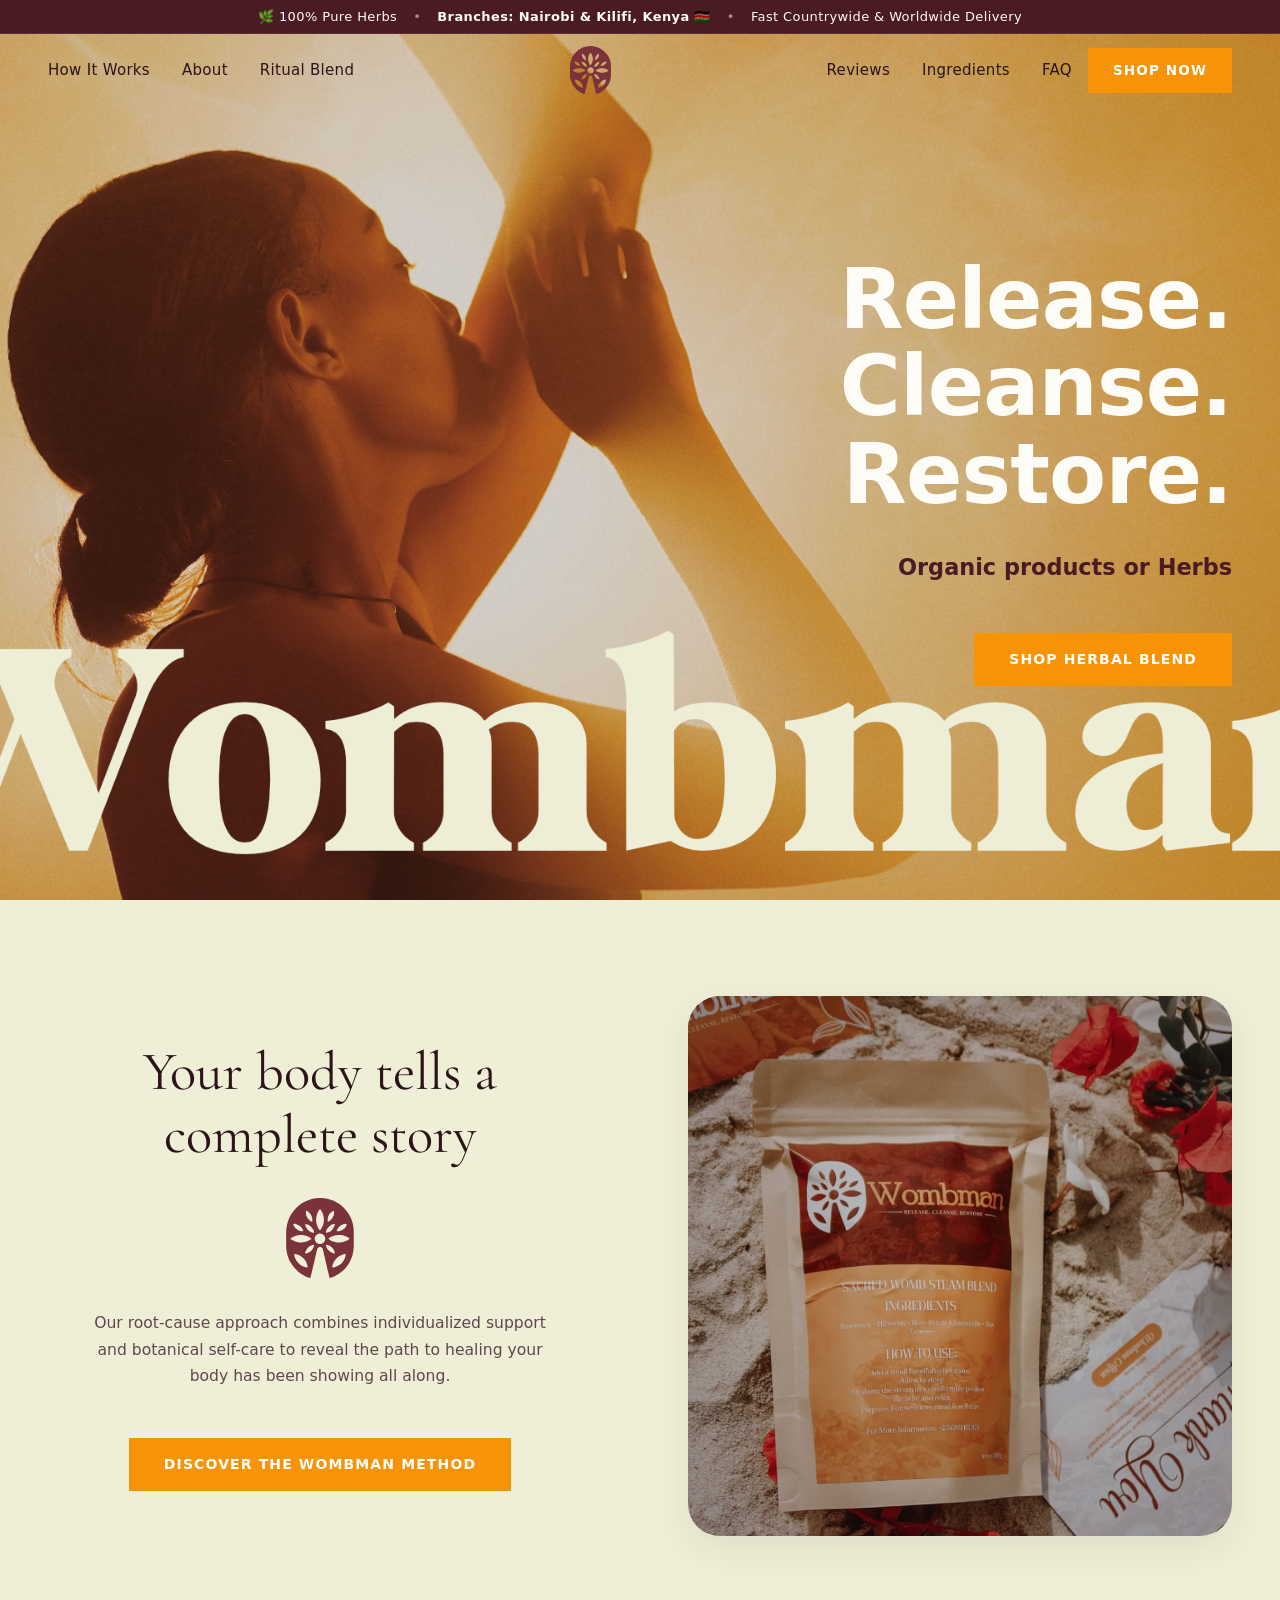
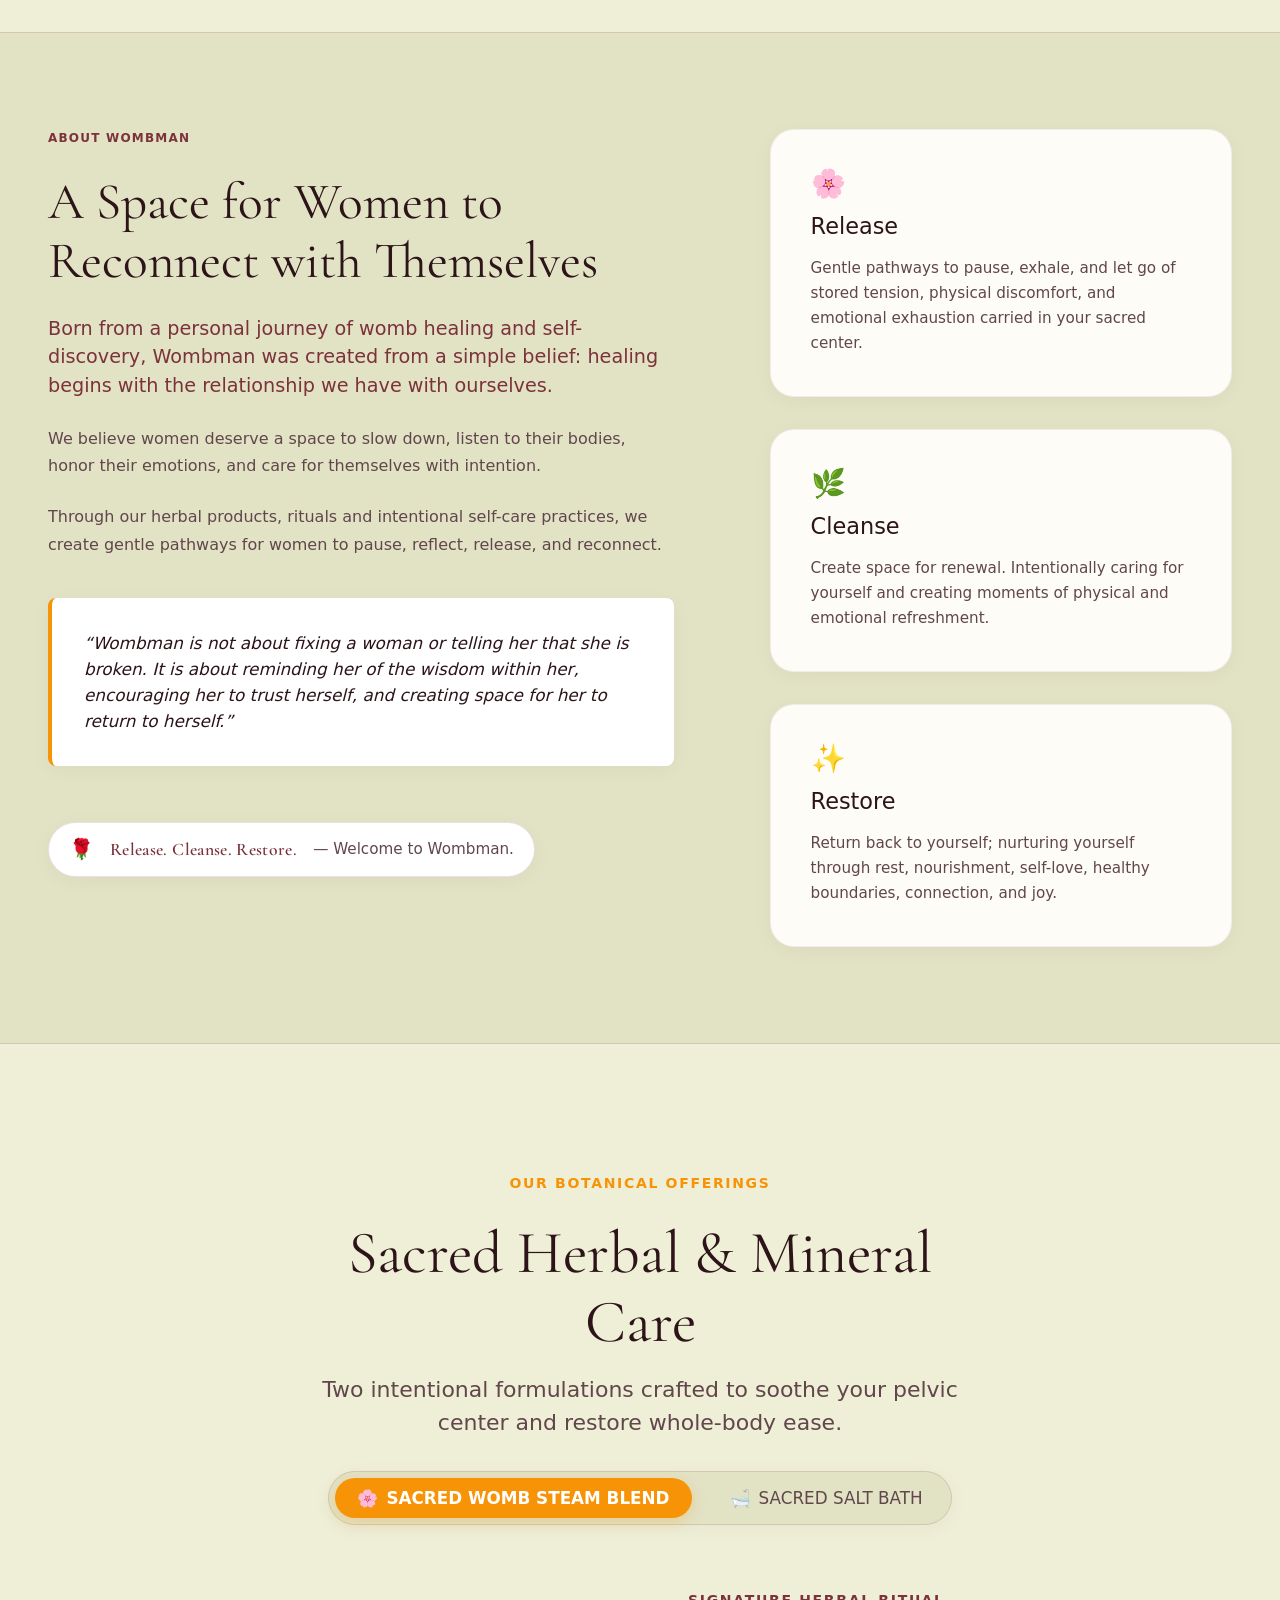
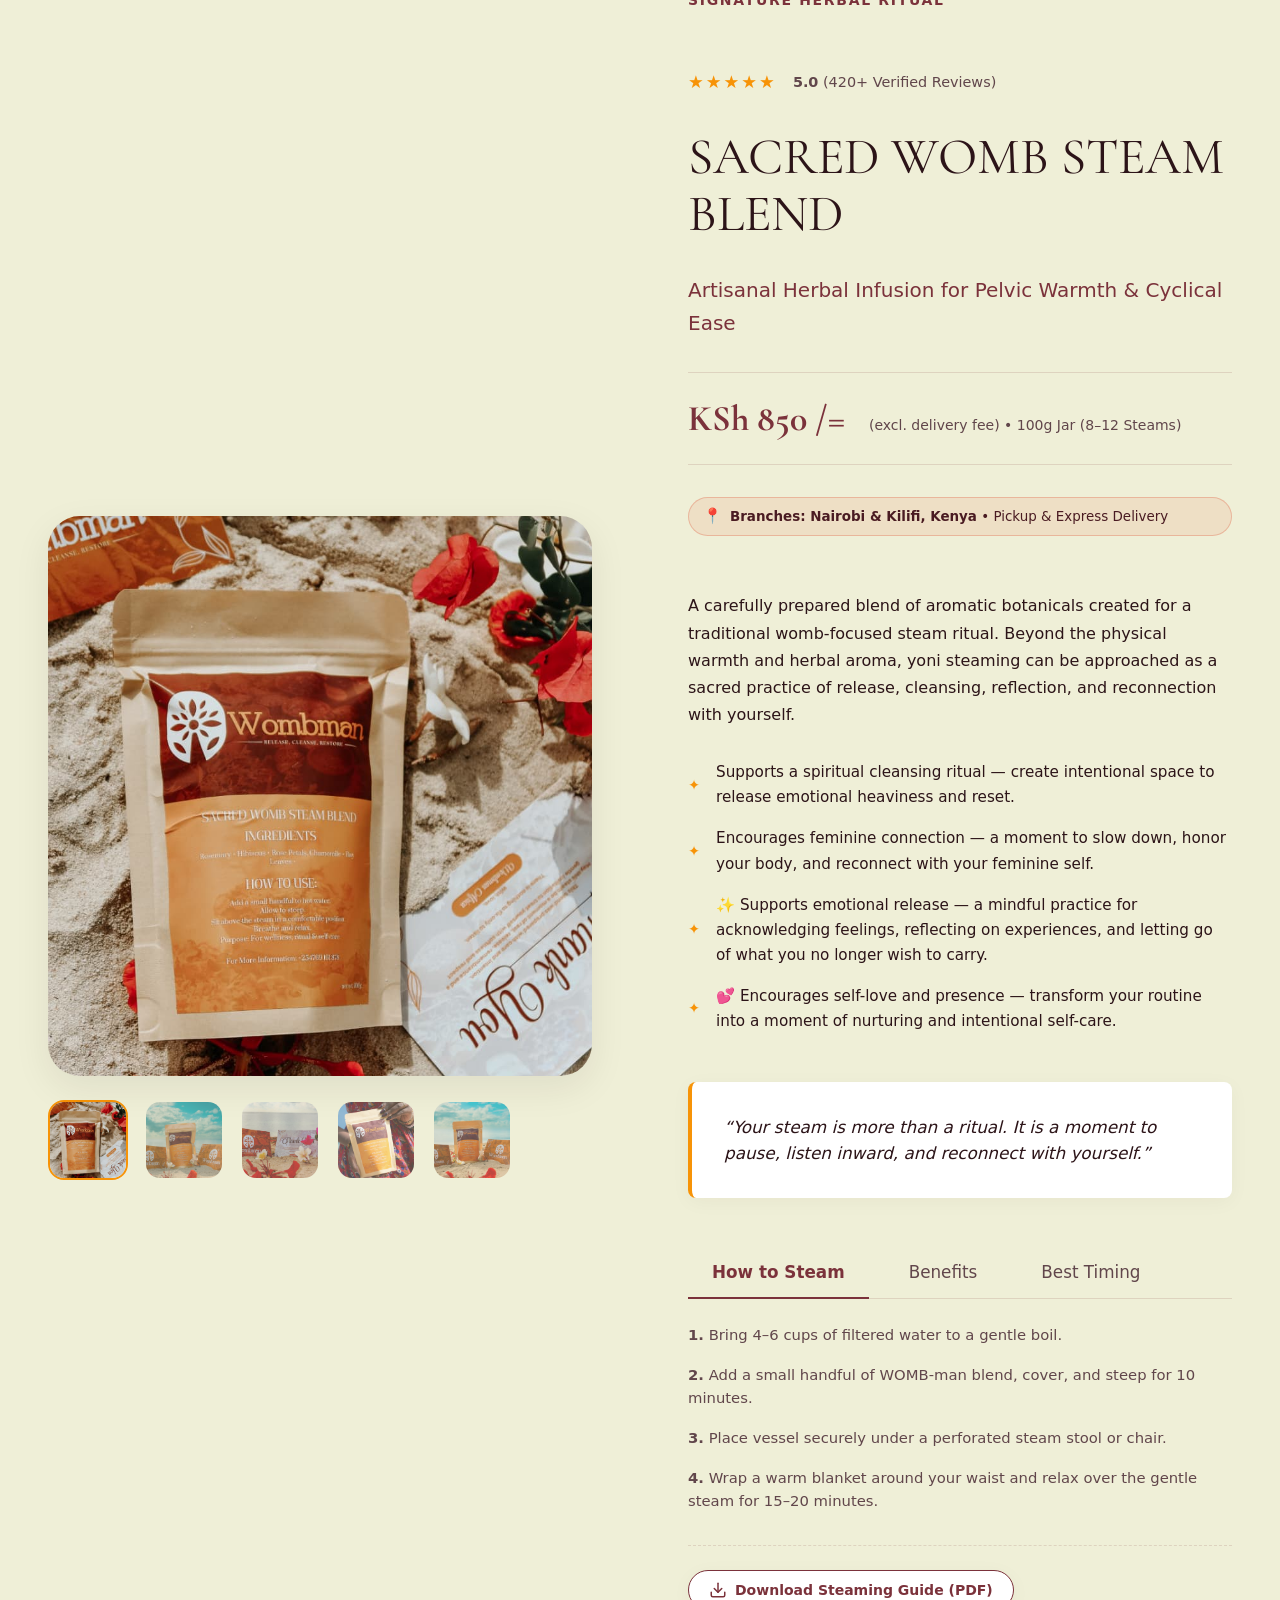
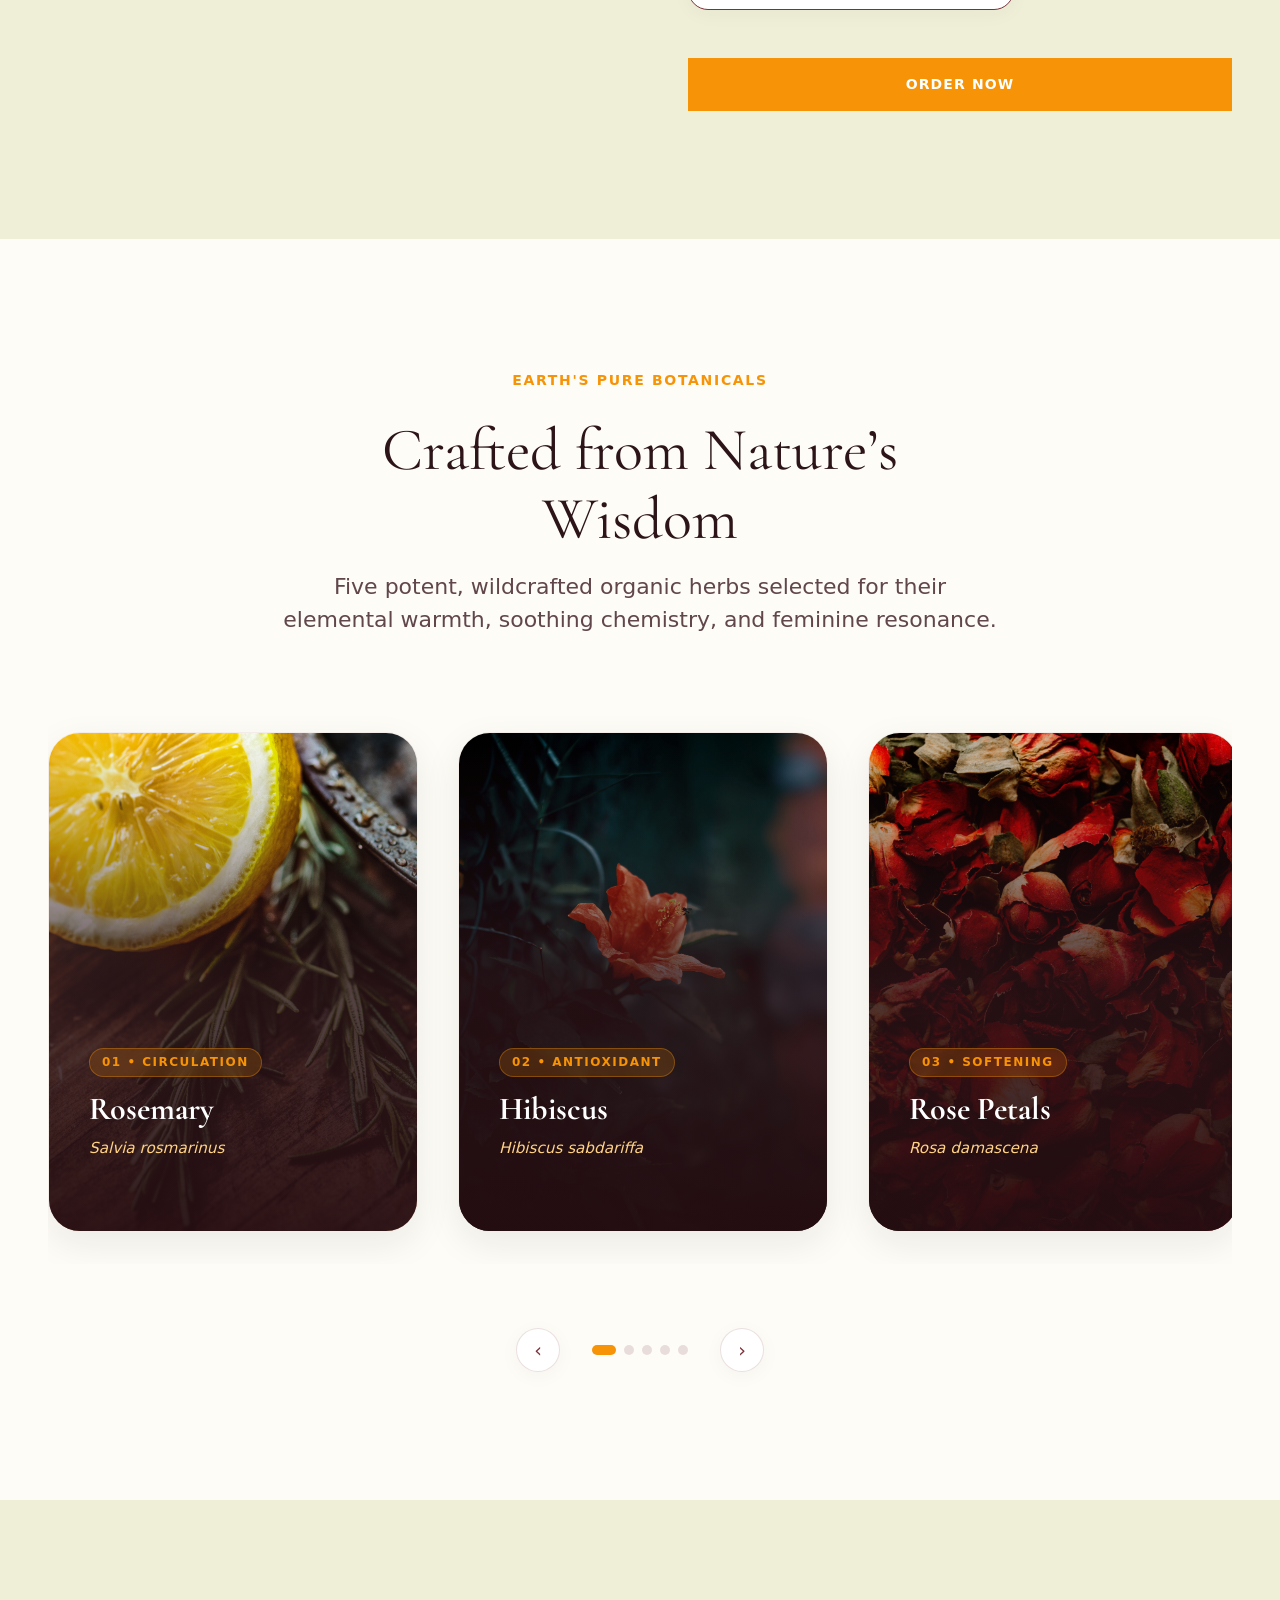
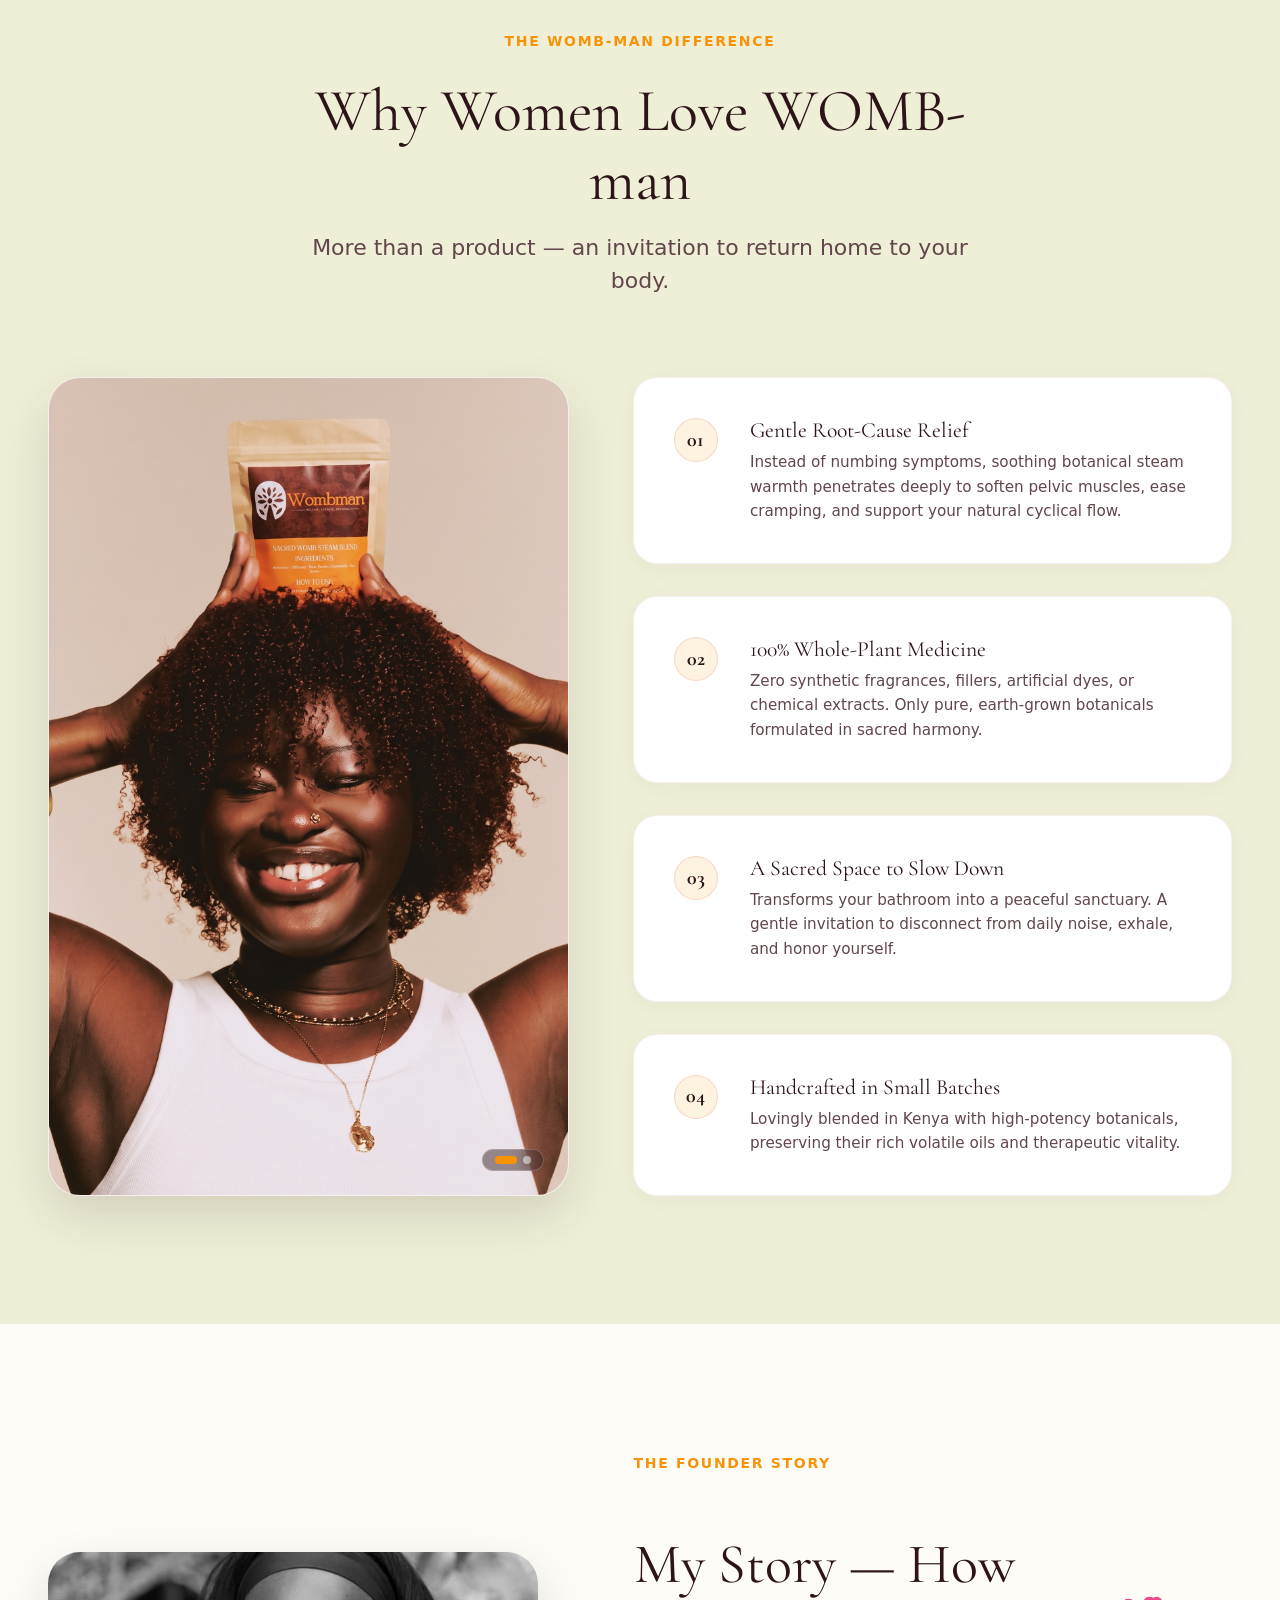
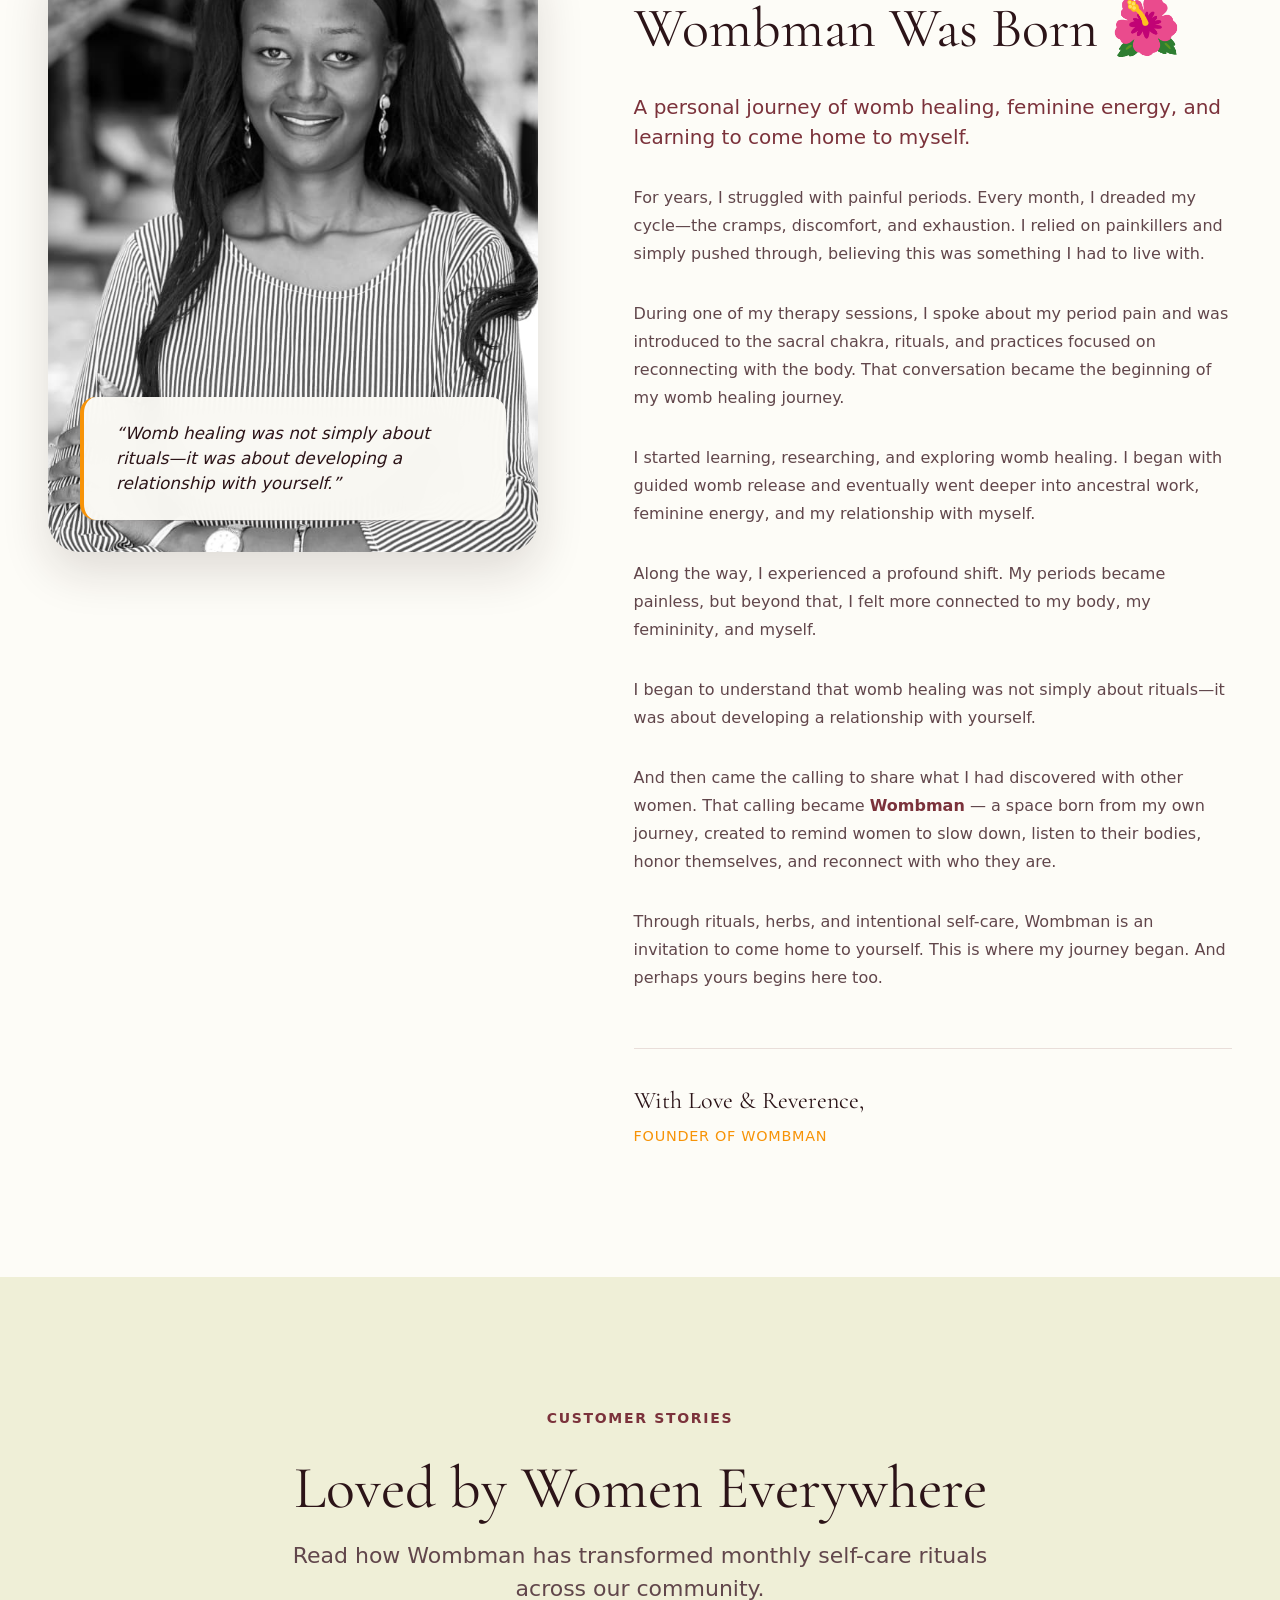
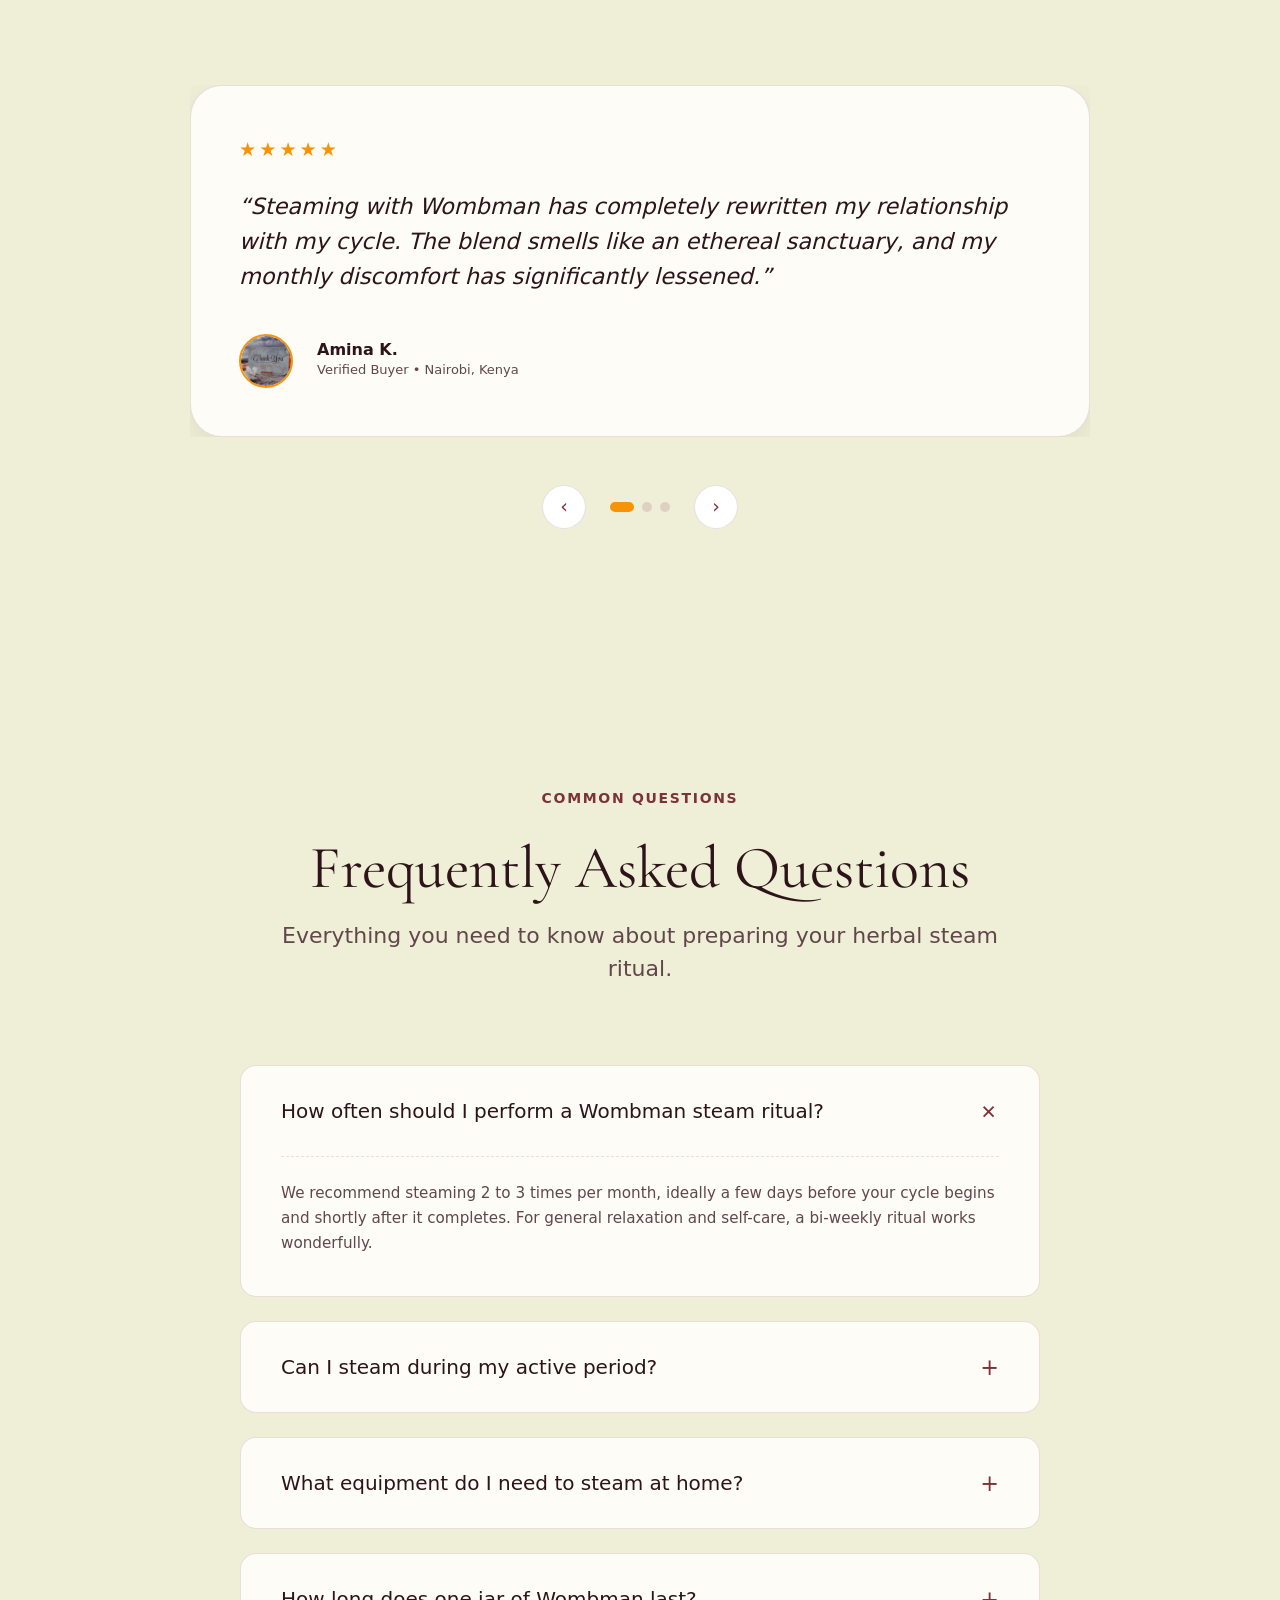
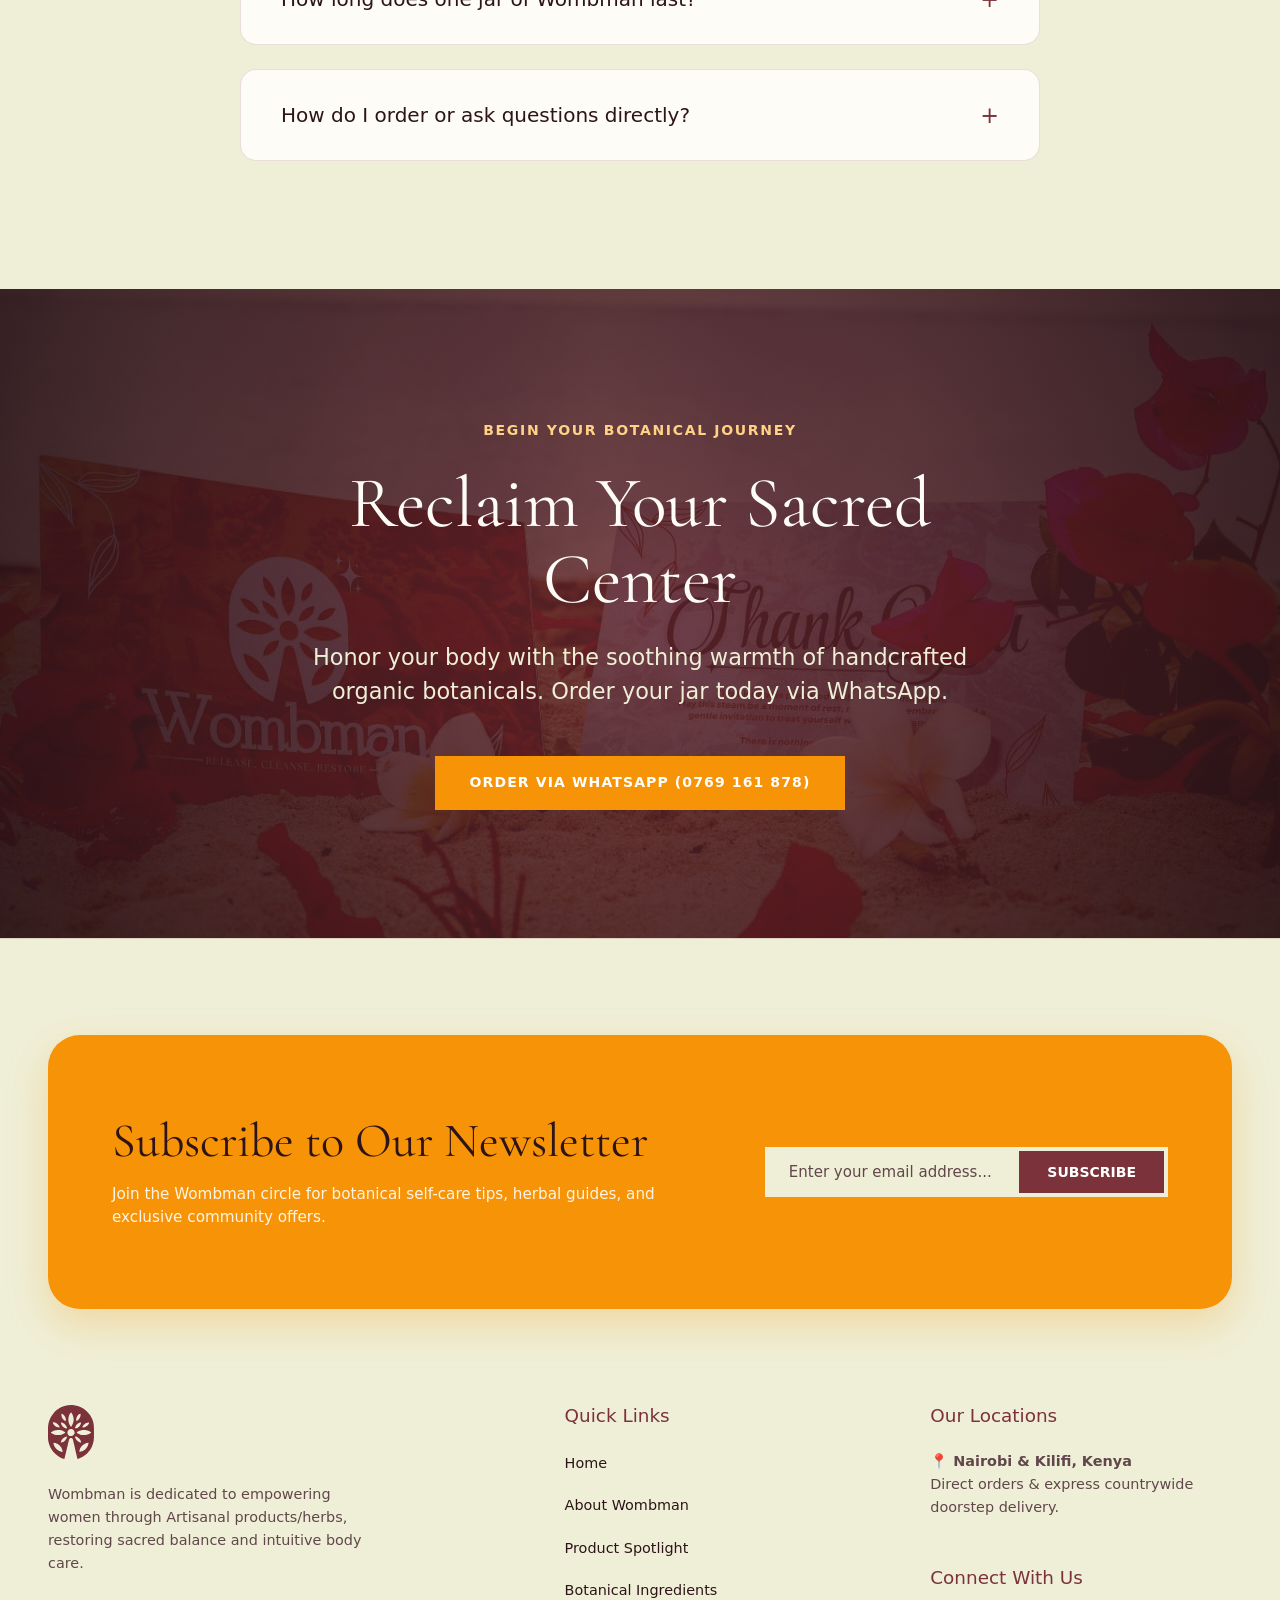
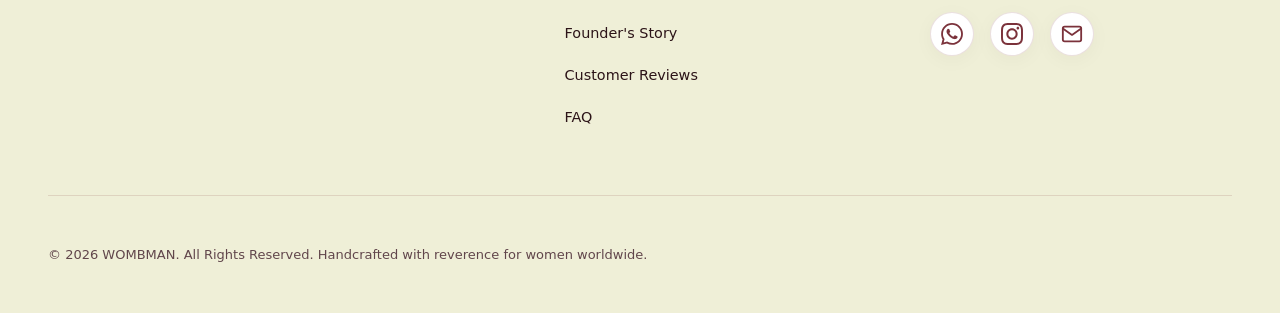
==== commit 16e54e50: "Update product spotlight CTA buttons to say 'Order Now'" ====
--- a/index.html
+++ b/index.html
@@ -380,7 +380,7 @@
                    rel="noopener noreferrer" 
                    class="btn btn-primary"
                    style="flex: 1; min-width: 260px;">
-                  Order SACRED WOMB STEAM BLEND via WhatsApp — KSh 850 /=
+                  Order Now
                 </a>
               </div>
 
@@ -481,7 +481,7 @@
                    rel="noopener noreferrer" 
                    class="btn btn-primary"
                    style="flex: 1; min-width: 260px;">
-                  Order SACRED SALT BATH via WhatsApp — KSh 1,000 /=
+                  Order Now
                 </a>
               </div>
 
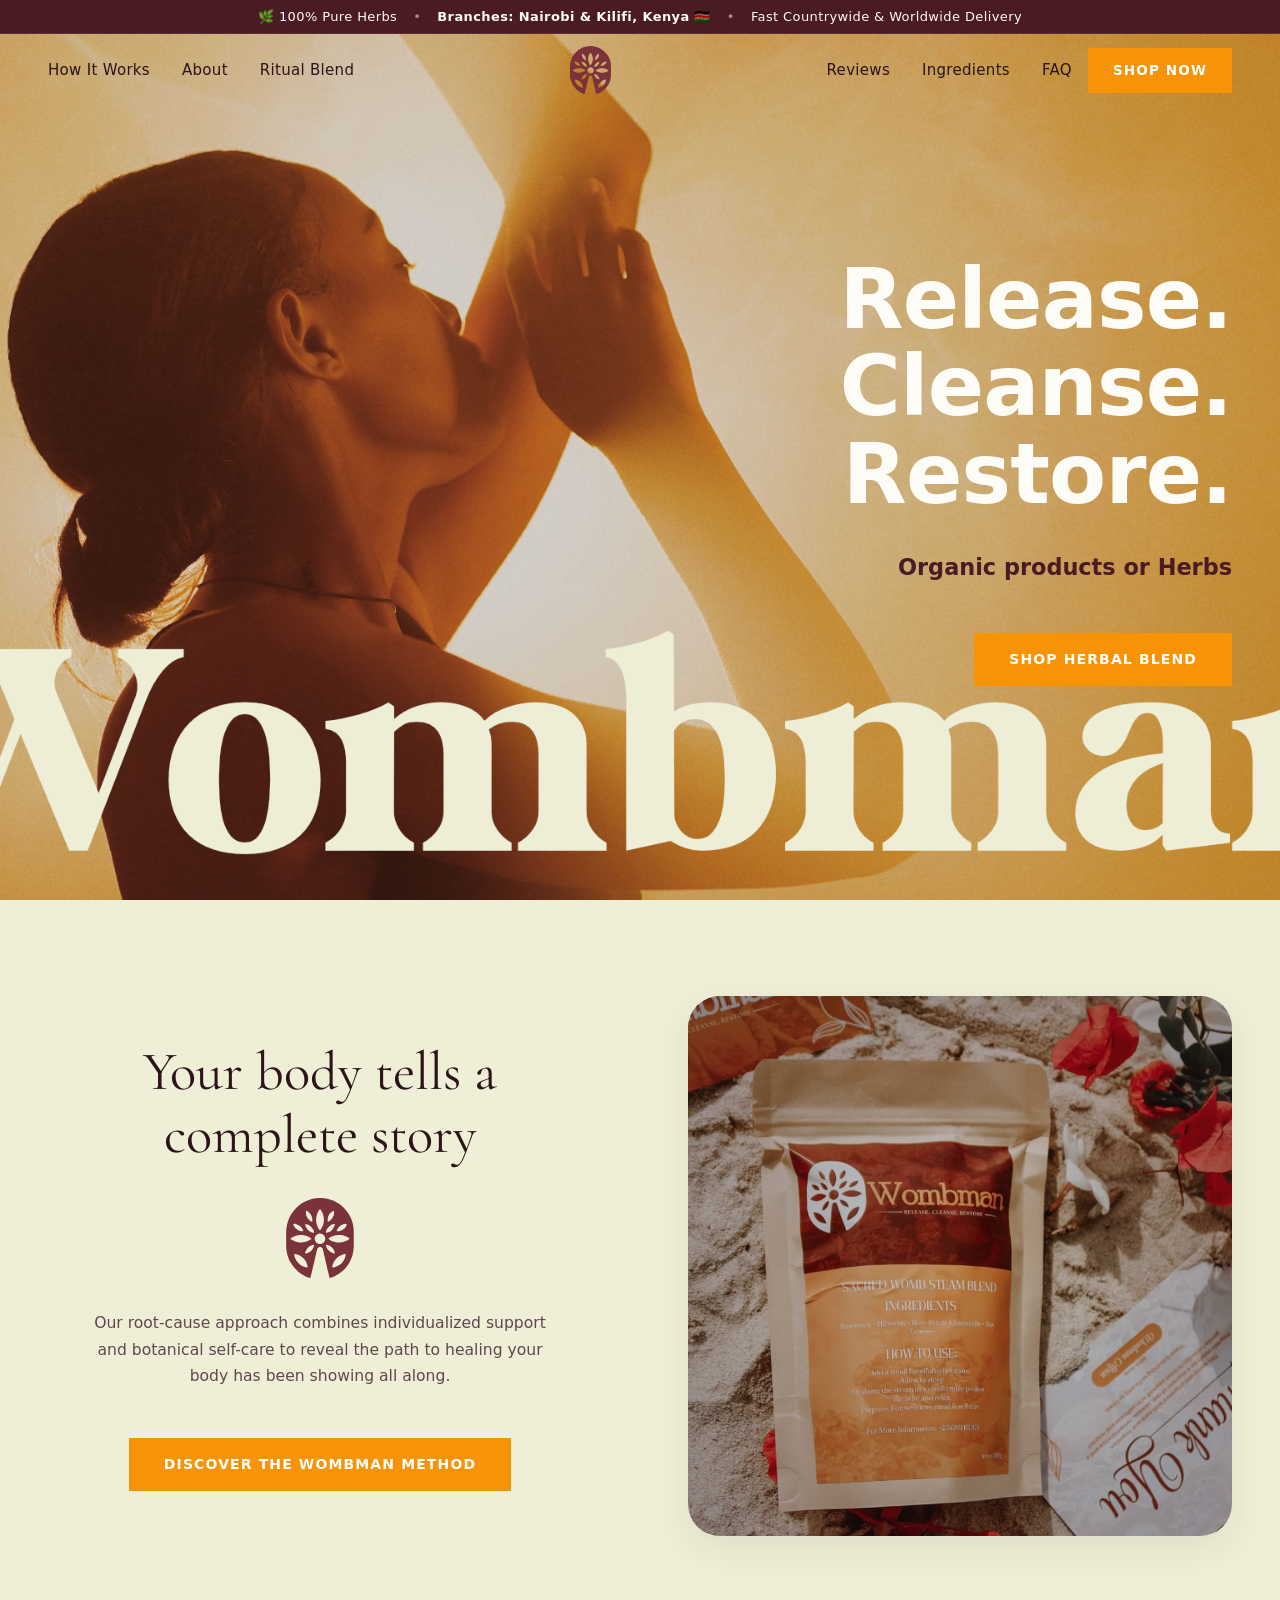
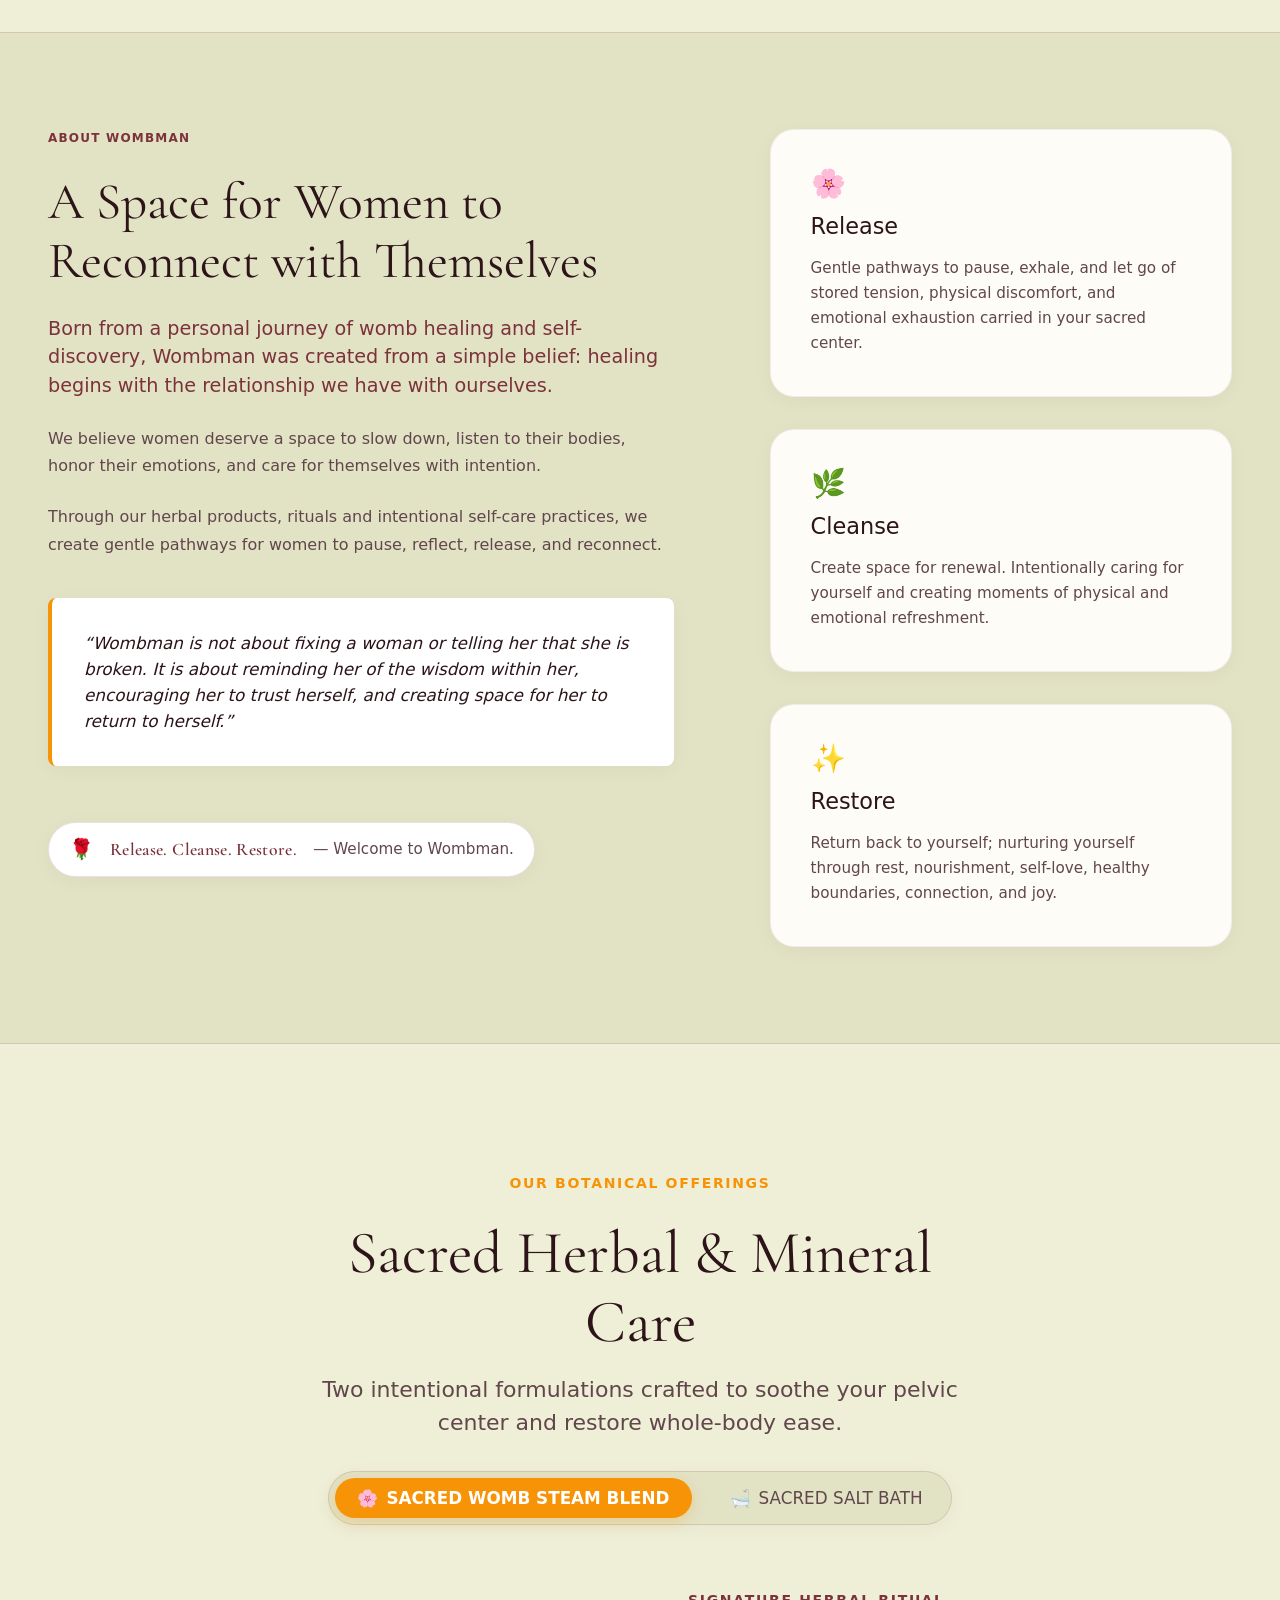
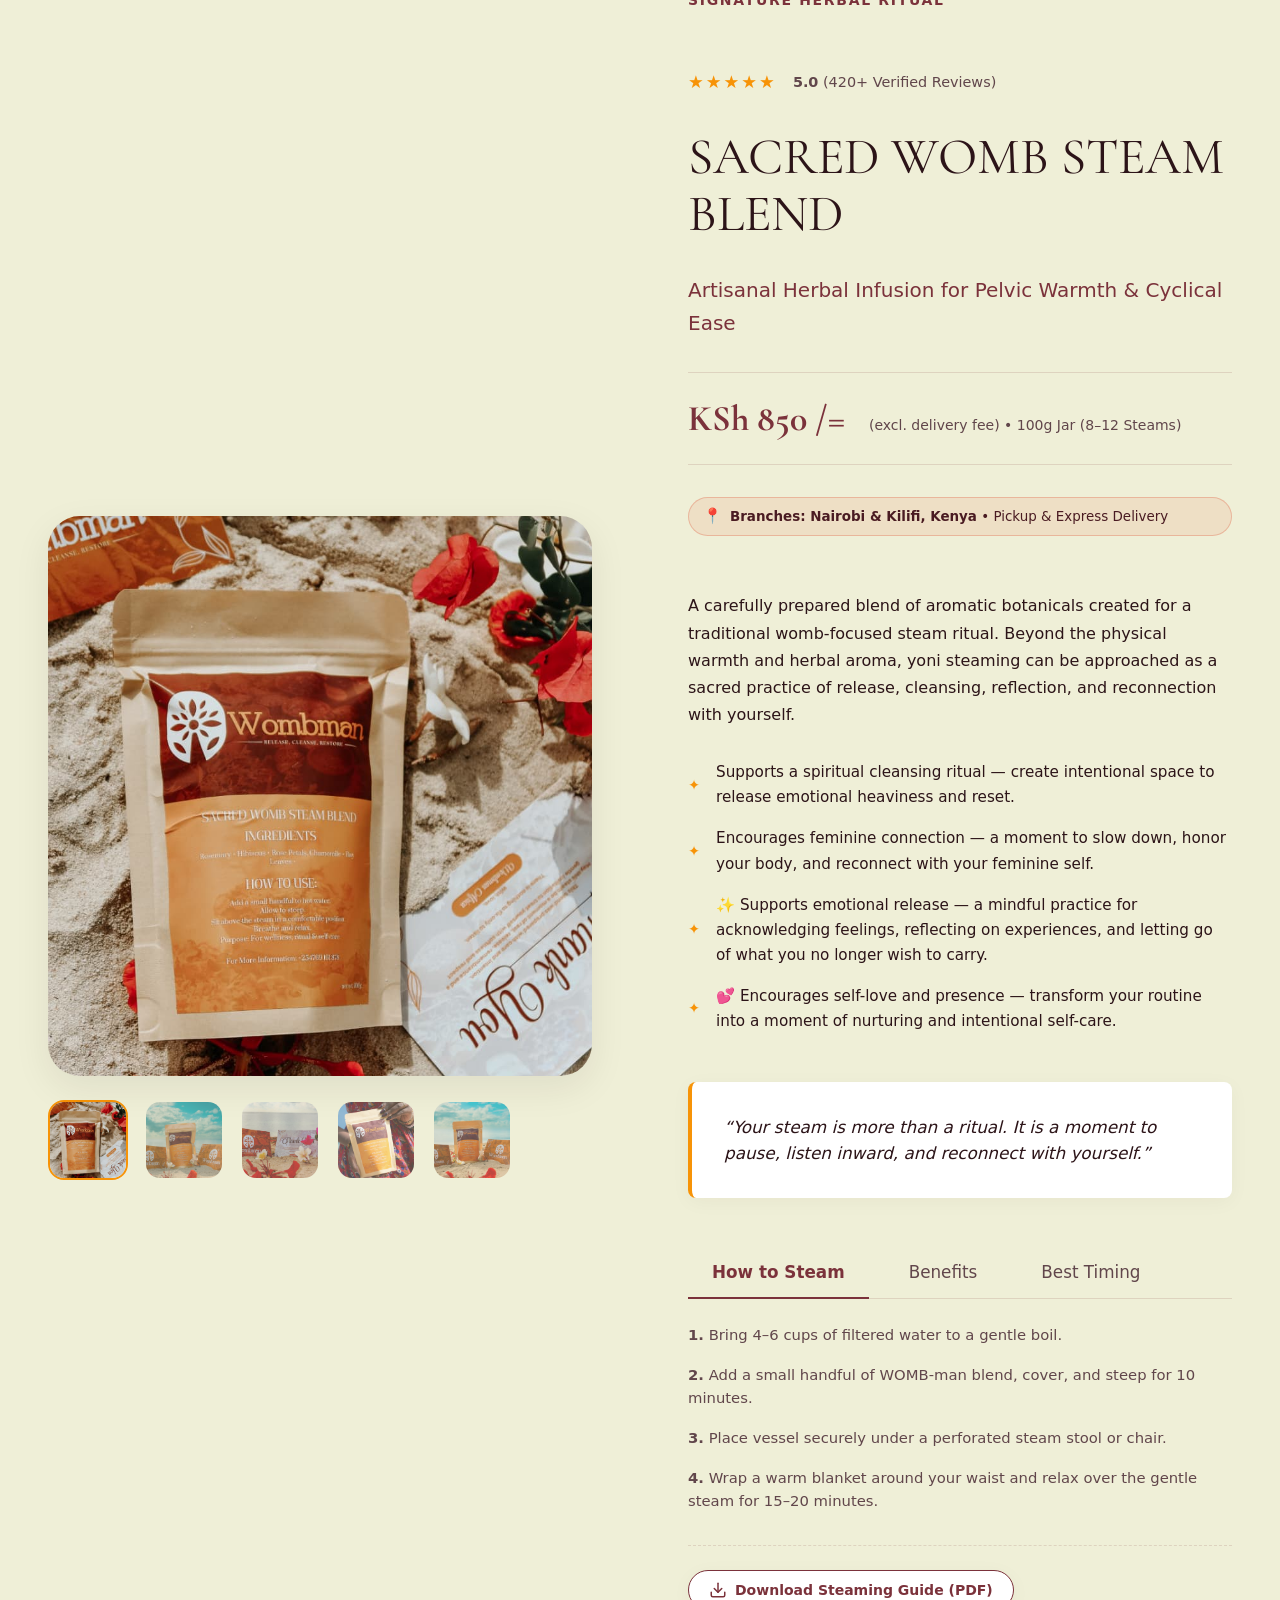
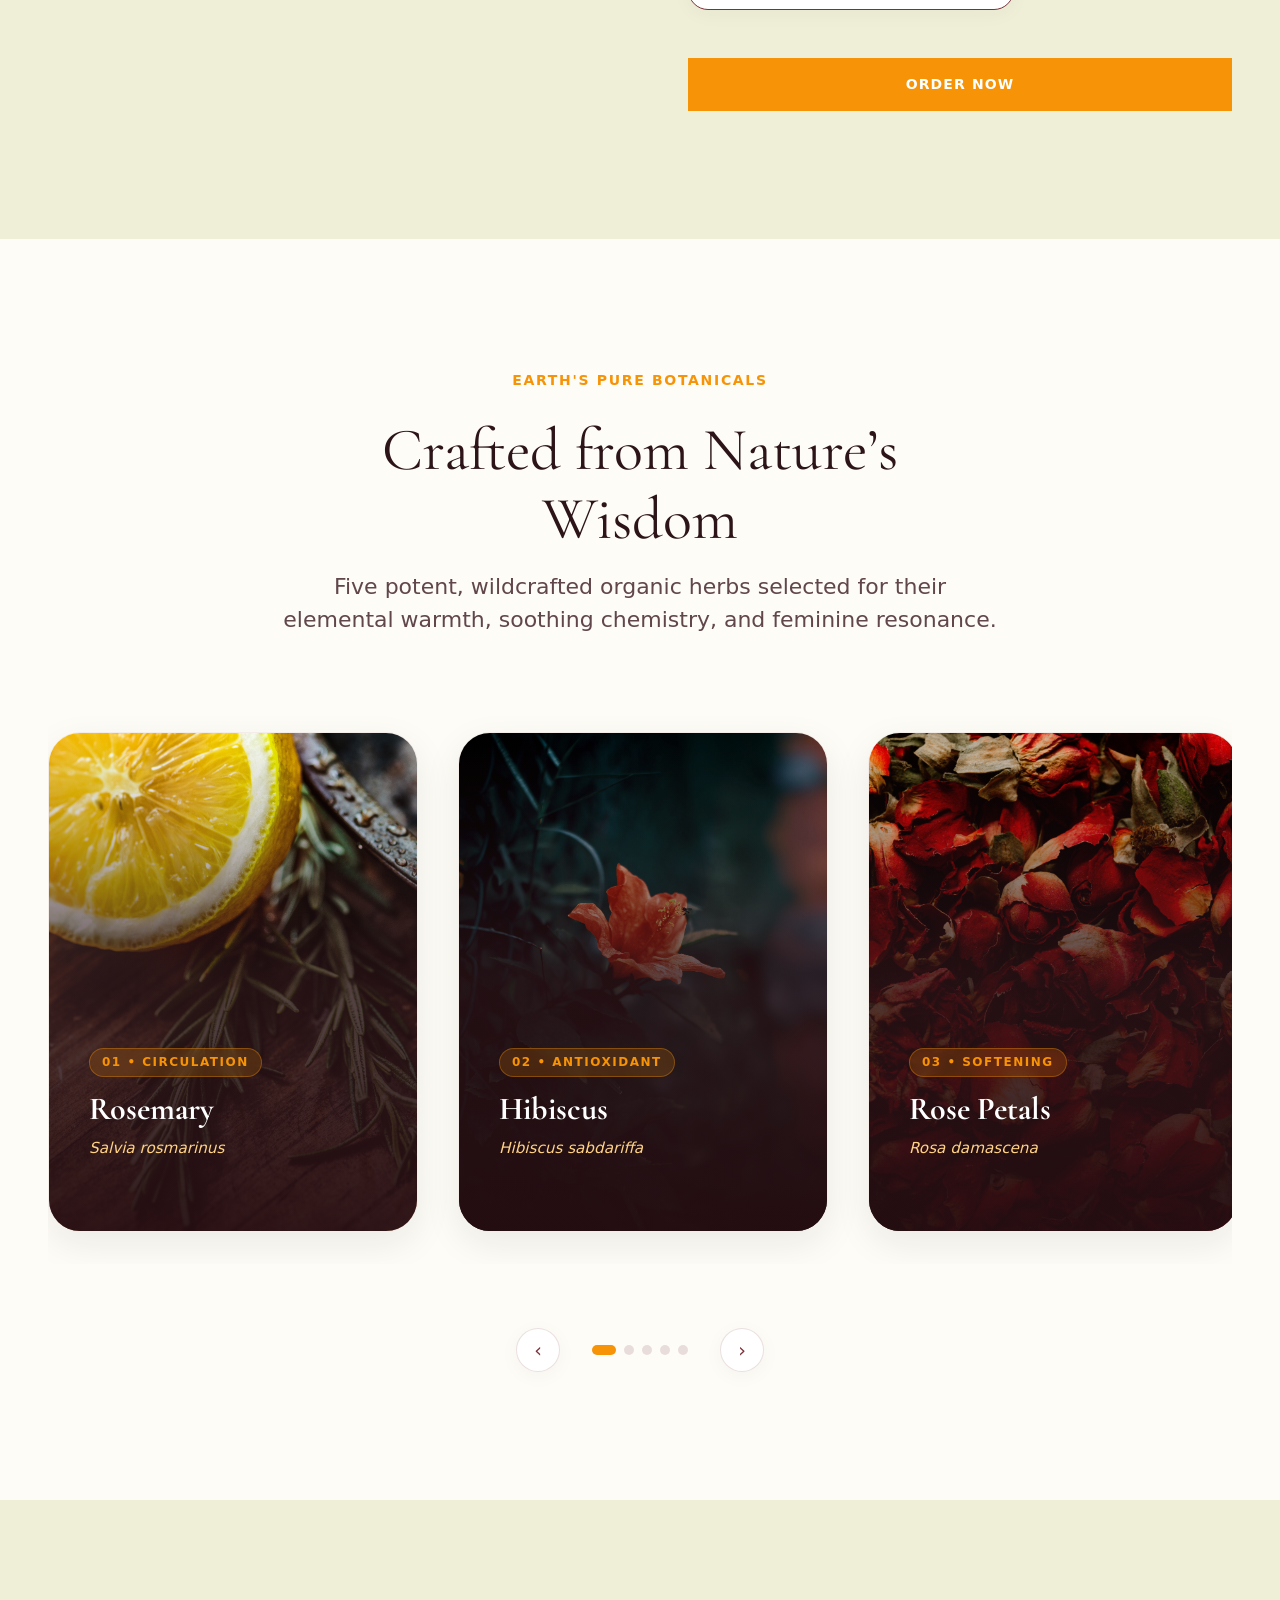
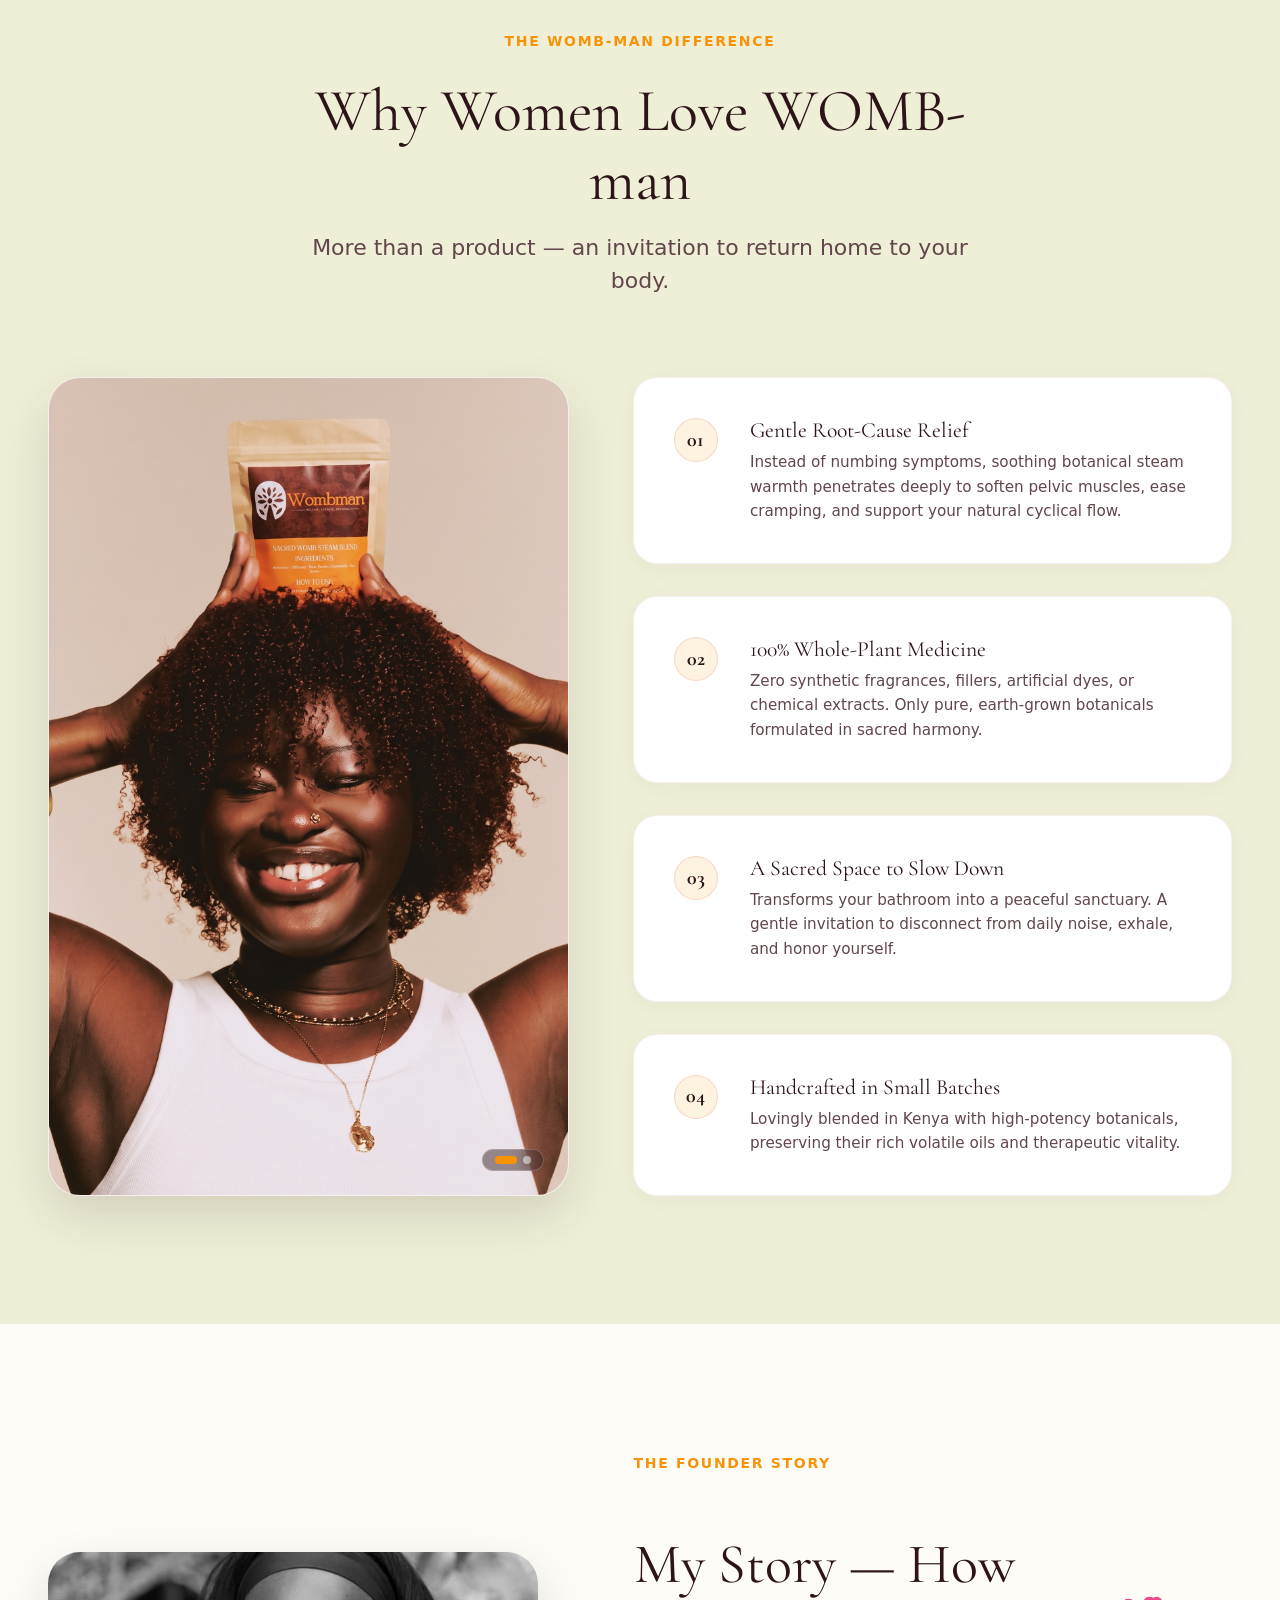
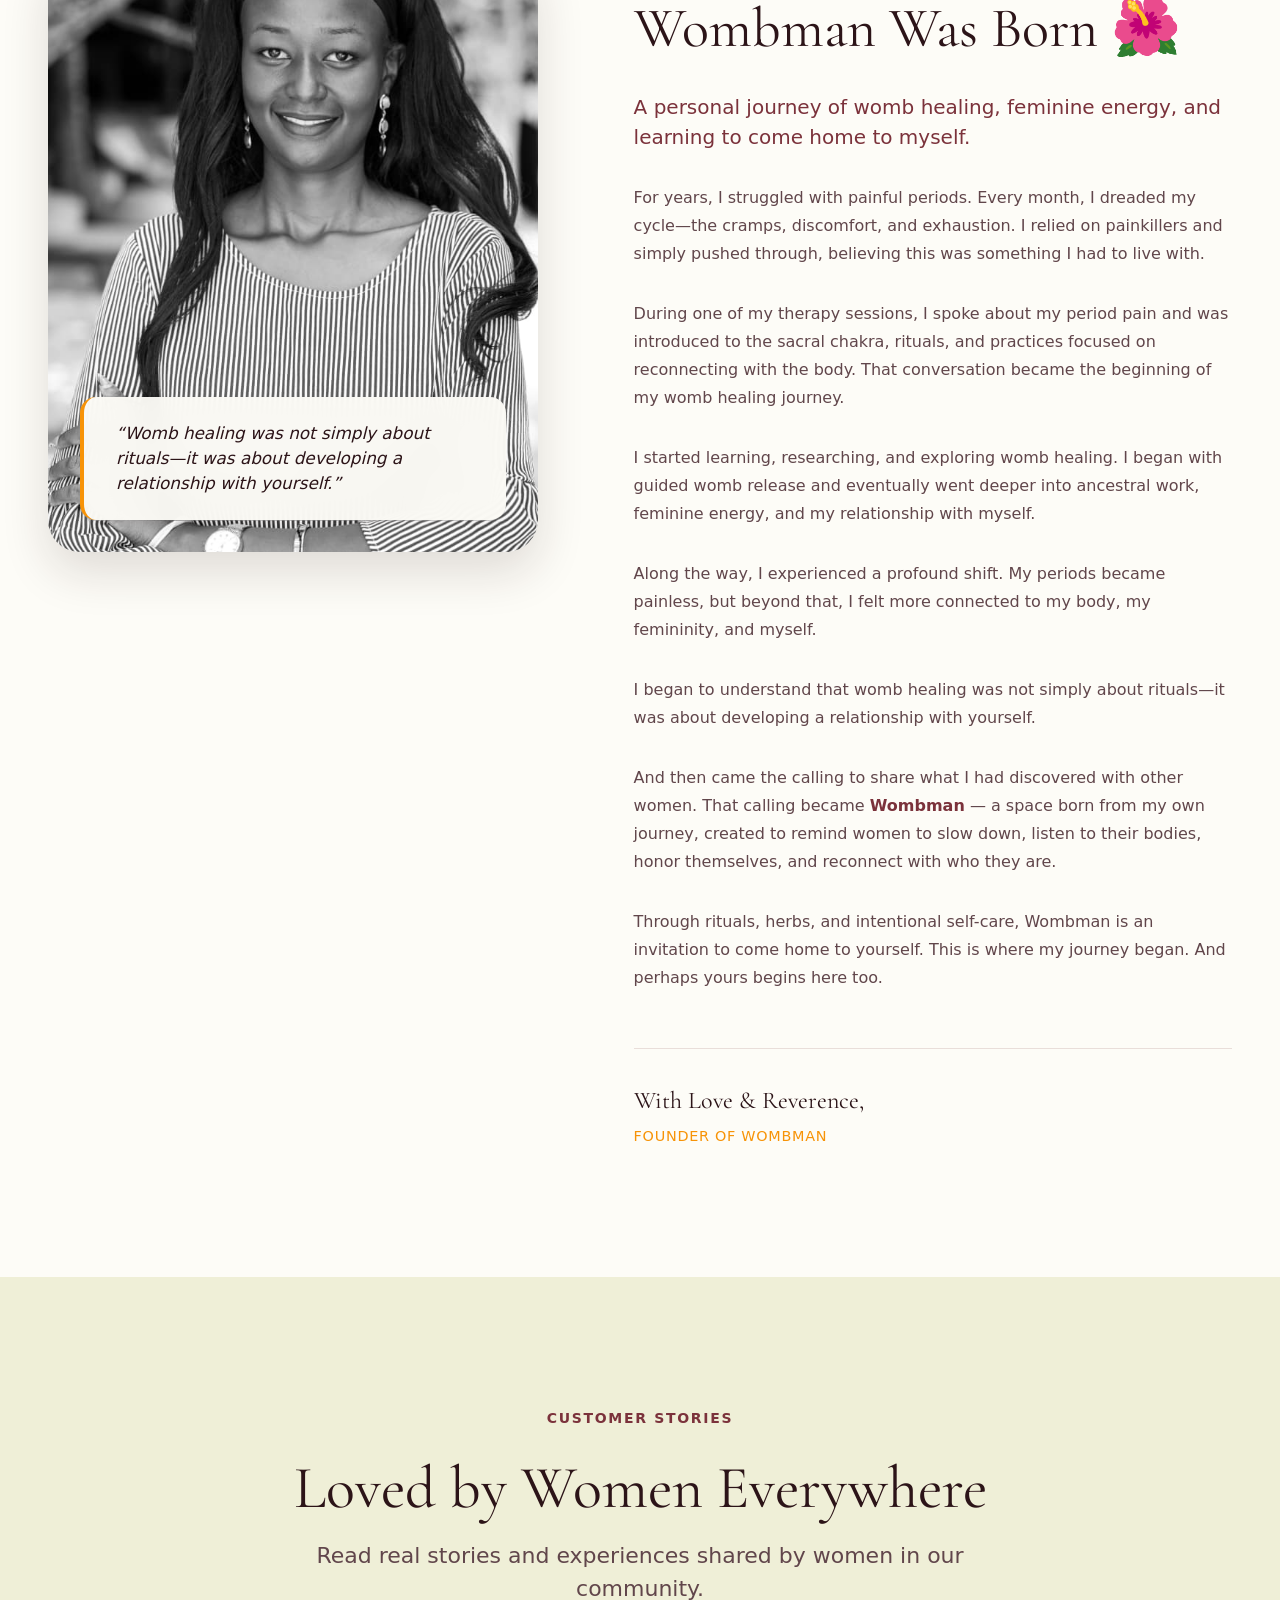
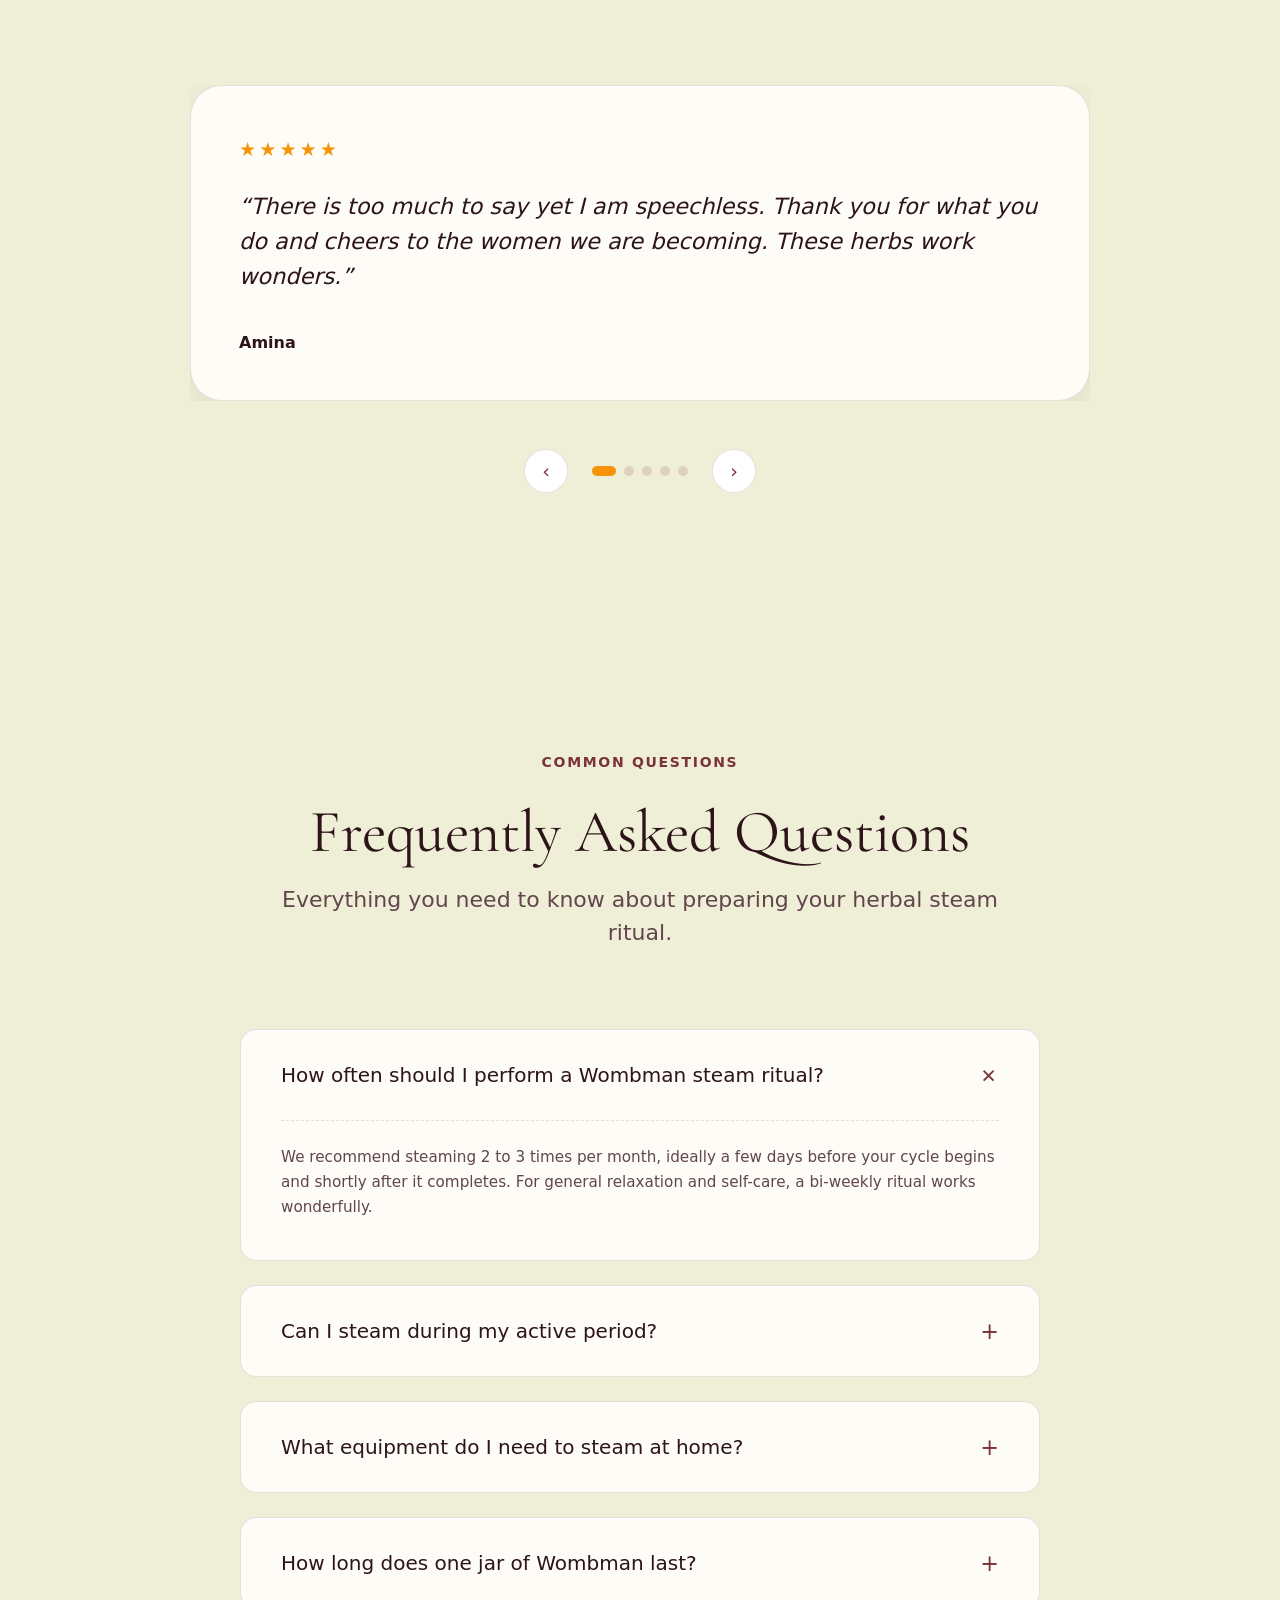
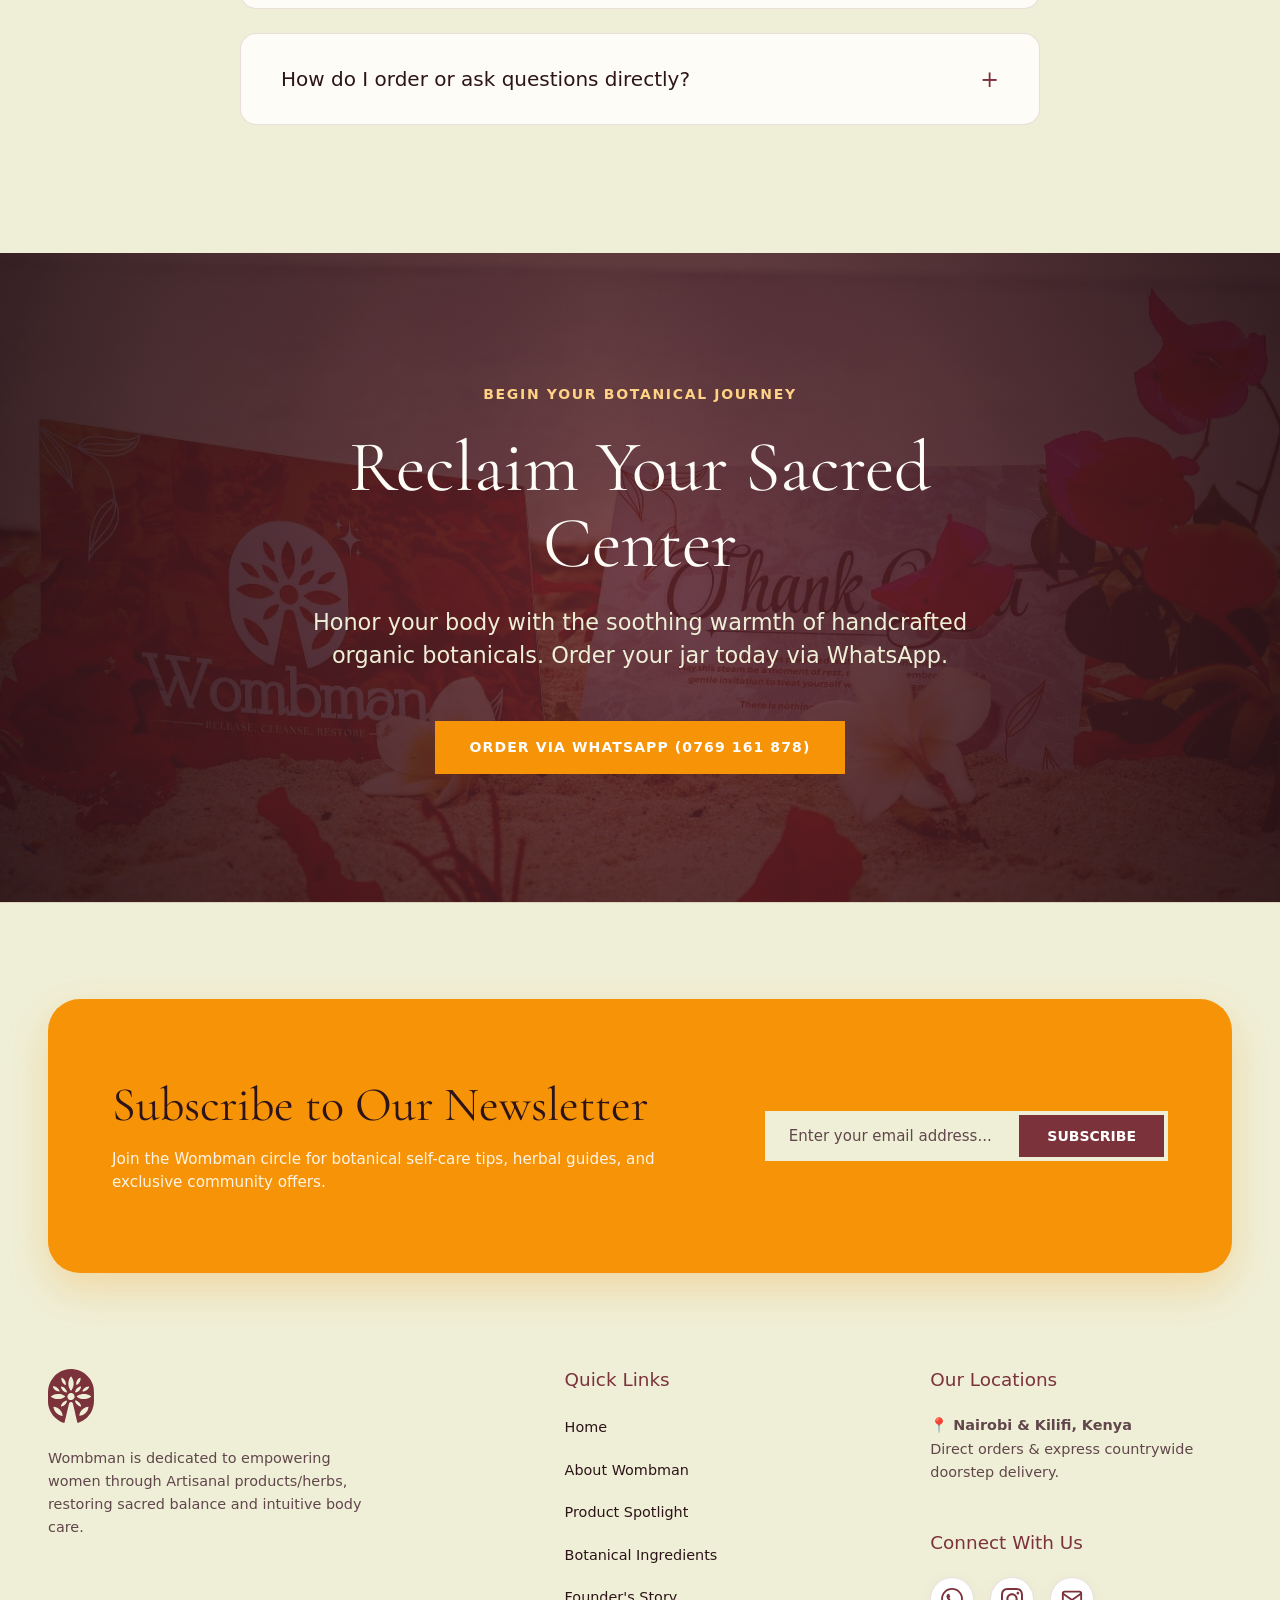
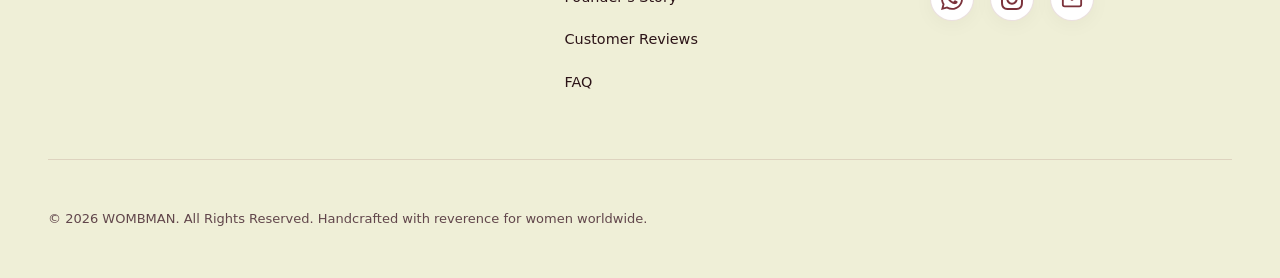
==== commit 5cb40a47: "Update Reviews section with real customer WhatsApp review and humanized quotes, removing images and " ====
--- a/index.html
+++ b/index.html
@@ -771,24 +771,22 @@
           <div class="eyebrow">Customer Stories</div>
           <h2 class="section-title font-display">Loved by Women Everywhere</h2>
           <p class="section-subtitle font-secondary">
-            Read how Wombman has transformed monthly self-care rituals across our community.
+            Read real stories and experiences shared by women in our community.
           </p>
         </div>
 
         <div class="testimonial-carousel">
           <div class="testimonial-track">
             
-            <!-- Card 1 -->
+            <!-- Card 1: Real Customer WhatsApp Review -->
             <div class="testimonial-card active">
               <div class="testimonial-stars">★★★★★</div>
               <p class="testimonial-text font-secondary">
-                “Steaming with Wombman has completely rewritten my relationship with my cycle. The blend smells like an ethereal sanctuary, and my monthly discomfort has significantly lessened.”
+                “There is too much to say yet I am speechless. Thank you for what you do and cheers to the women we are becoming. These herbs work wonders.”
               </p>
               <div class="testimonial-author">
-                <img src="assets/Product Photos/Salutation Imagery.jpeg" alt="Amina K." class="author-img">
                 <div class="author-info">
-                  <h4 class="font-body">Amina K.</h4>
-                  <p class="font-body">Verified Buyer • Nairobi, Kenya</p>
+                  <h4 class="font-body">Amina</h4>
                 </div>
               </div>
             </div>
@@ -797,13 +795,11 @@
             <div class="testimonial-card">
               <div class="testimonial-stars">★★★★★</div>
               <p class="testimonial-text font-secondary">
-                “The quality of these herbs is unlike anything on the market. You can see whole rose petals and fragrant chamomile. It feels like a spa ritual in the comfort of my home.”
+                “My cycle used to bring so much discomfort every month. After using the Sacred Womb Steam, I felt an unbelievable sense of lightness and ease. It has become my favorite monthly ritual.”
               </p>
               <div class="testimonial-author">
-                <img src="assets/Product Photos/Product Hold.jpeg" alt="Sarah M." class="author-img">
                 <div class="author-info">
-                  <h4 class="font-body">Sarah M.</h4>
-                  <p class="font-body">Verified Buyer • London, UK</p>
+                  <h4 class="font-body">Sarah</h4>
                 </div>
               </div>
             </div>
@@ -812,13 +808,37 @@
             <div class="testimonial-card">
               <div class="testimonial-stars">★★★★★</div>
               <p class="testimonial-text font-secondary">
-                “I was hesitant to try Yoni steaming at first, but Wombman's detailed guide made it so simple. It is now my favorite Sunday evening ritual to unwind and release stress.”
+                “The Sacred Salt Bath is absolute magic after a long, exhausting day. The soothing aroma fills the whole space and grounds your spirit immediately. So grateful for Wombman.”
               </p>
               <div class="testimonial-author">
-                <img src="assets/Founder/Founder Img.jpeg" alt="Elena R." class="author-img">
                 <div class="author-info">
-                  <h4 class="font-body">Elena R.</h4>
-                  <p class="font-body">Verified Buyer • Los Angeles, USA</p>
+                  <h4 class="font-body">Wanjiku</h4>
+                </div>
+              </div>
+            </div>
+
+            <!-- Card 4 -->
+            <div class="testimonial-card">
+              <div class="testimonial-stars">★★★★★</div>
+              <p class="testimonial-text font-secondary">
+                “Honestly, these herbs changed my whole perspective on listening to my body. It is not just self-care—it feels like returning home to yourself.”
+              </p>
+              <div class="testimonial-author">
+                <div class="author-info">
+                  <h4 class="font-body">Elena</h4>
+                </div>
+              </div>
+            </div>
+
+            <!-- Card 5 -->
+            <div class="testimonial-card">
+              <div class="testimonial-stars">★★★★★</div>
+              <p class="testimonial-text font-secondary">
+                “I’ve tried so many wellness products over the years, but nothing comes close to the pure intention and quality of Wombman. You can truly feel the love in every blend.”
+              </p>
+              <div class="testimonial-author">
+                <div class="author-info">
+                  <h4 class="font-body">Faith</h4>
                 </div>
               </div>
             </div>
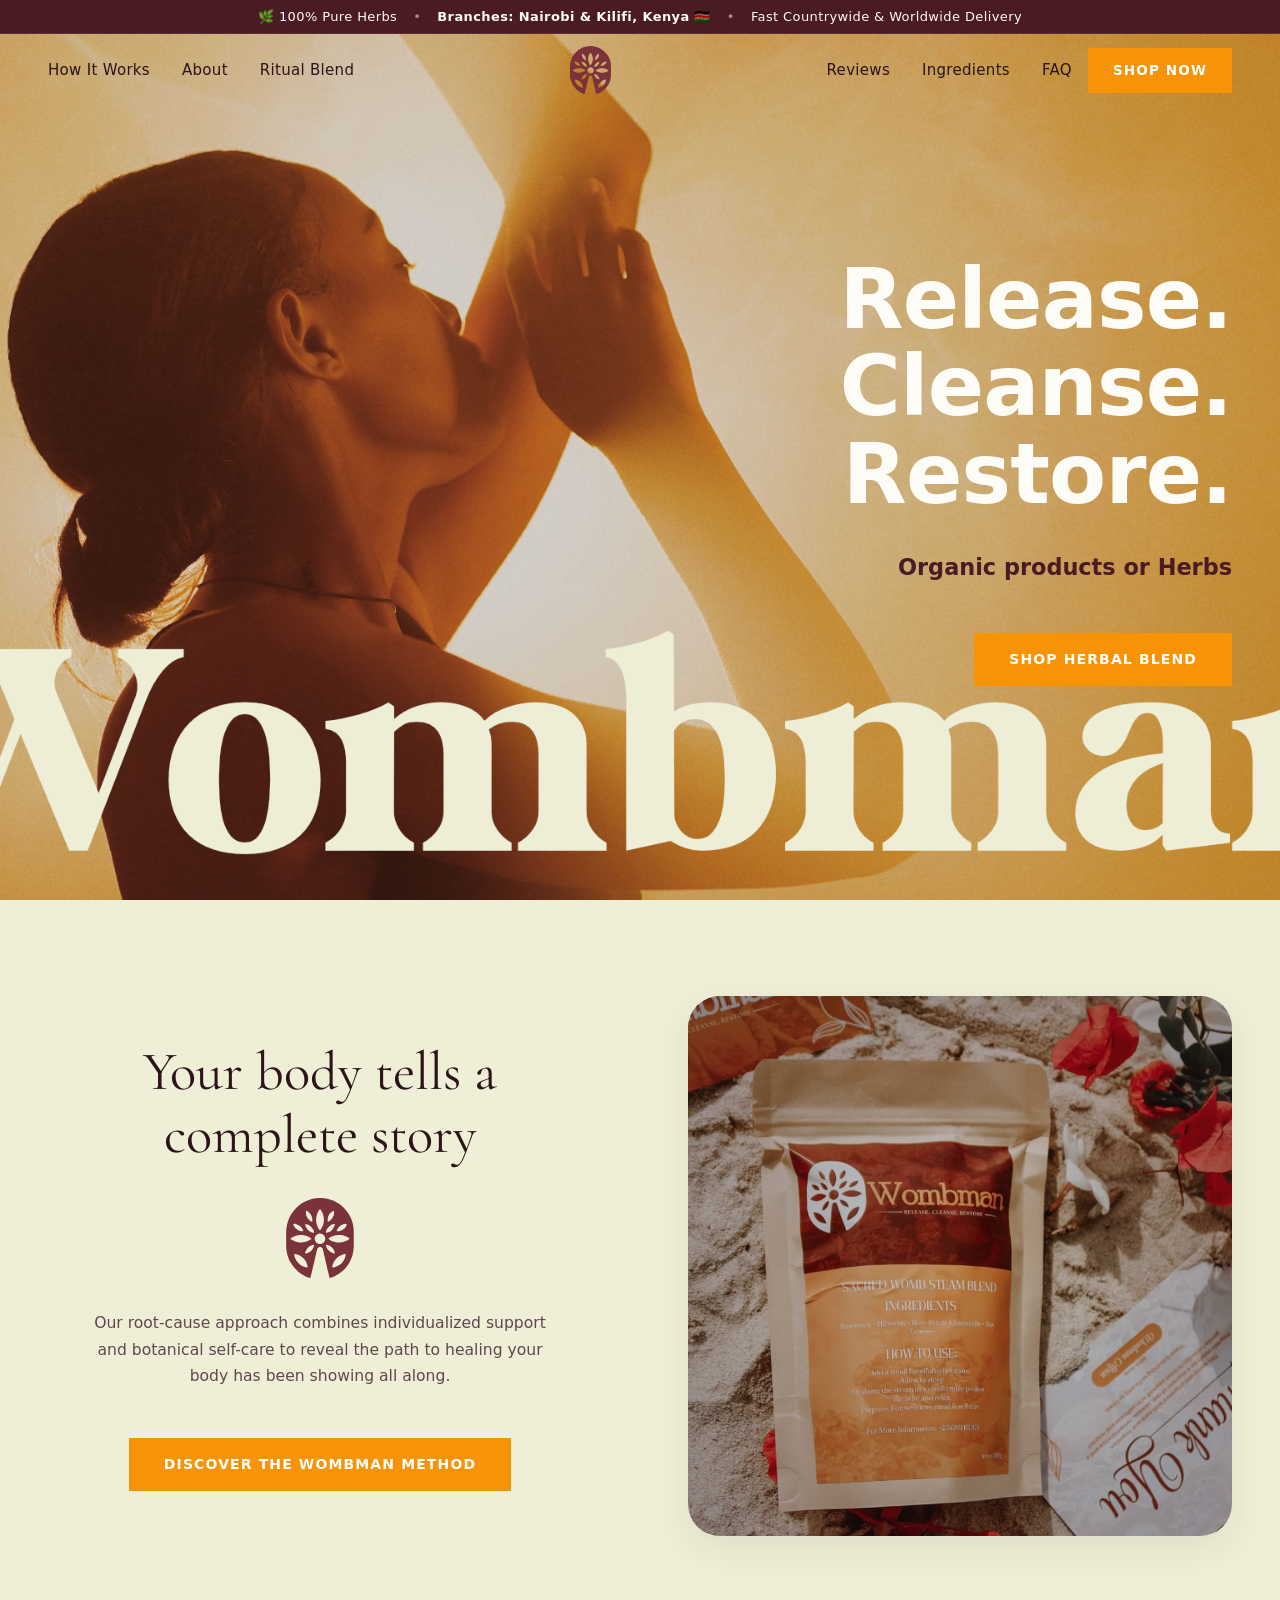
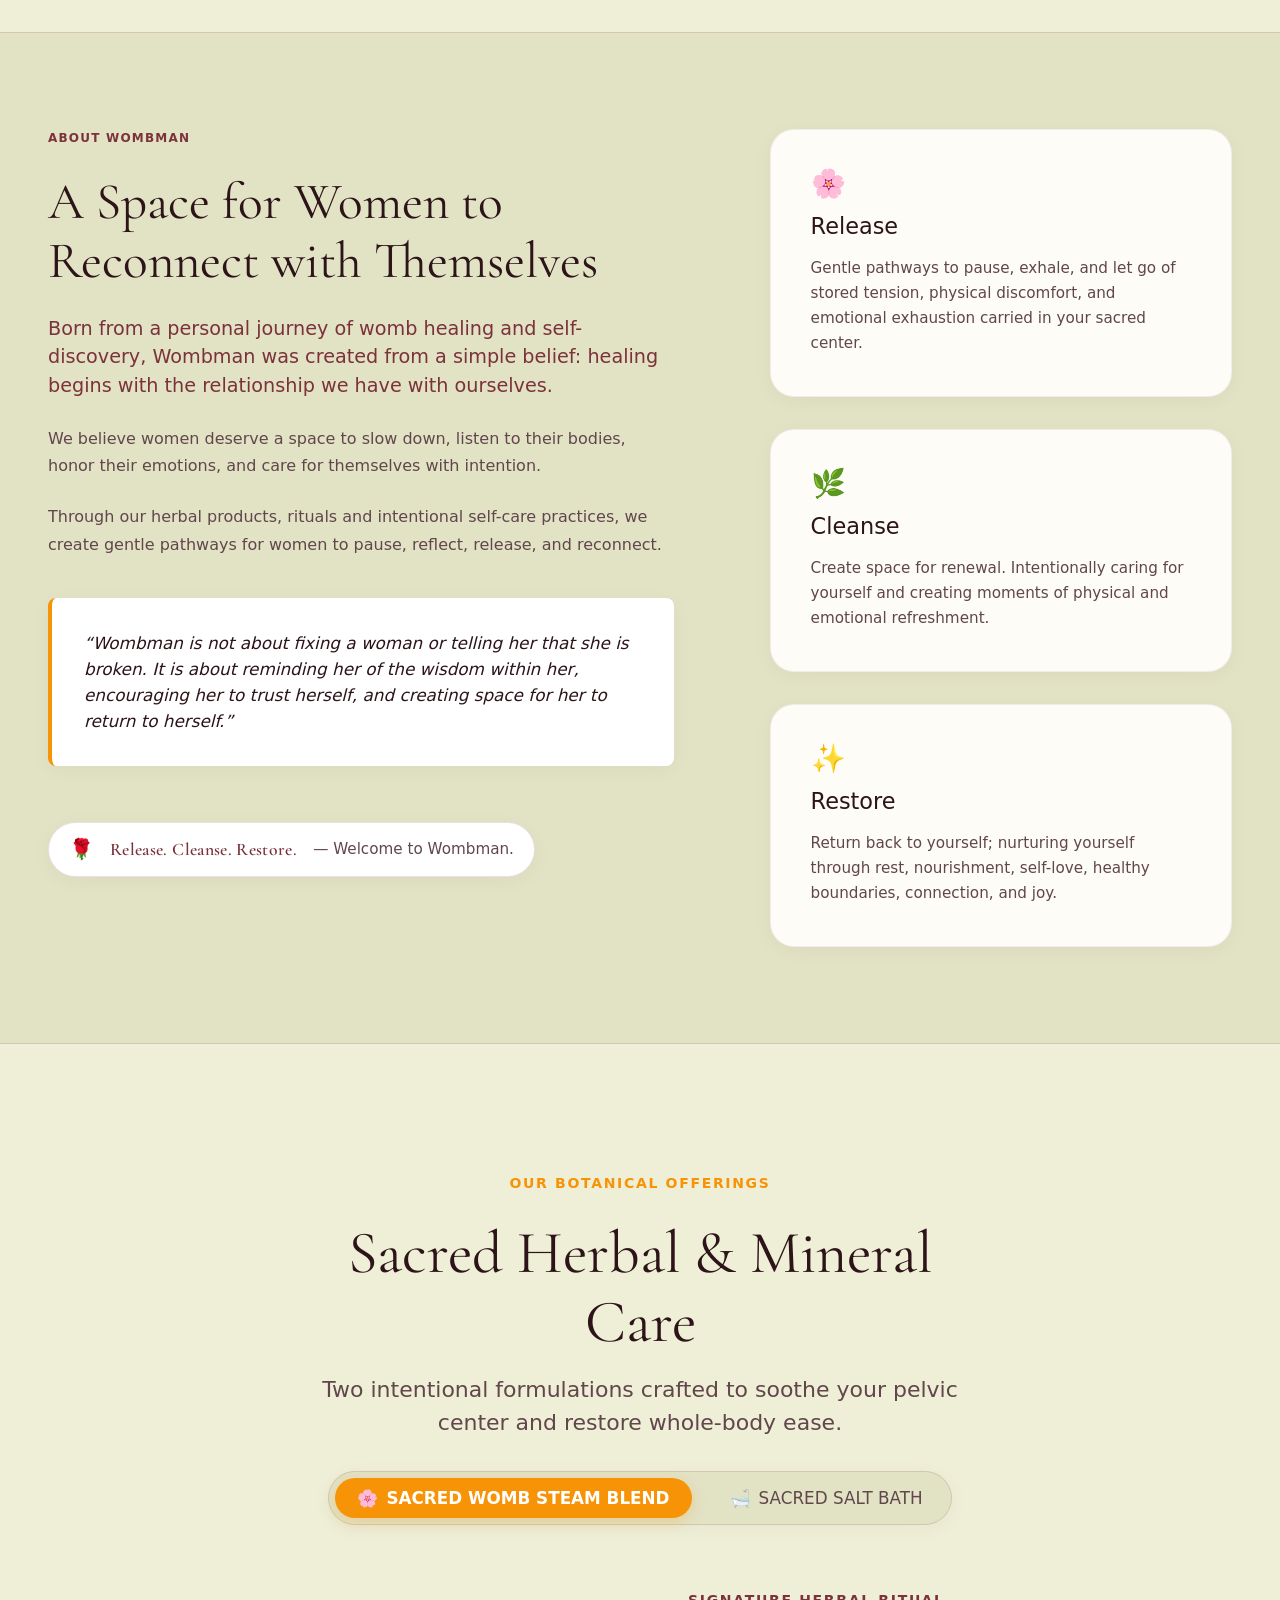
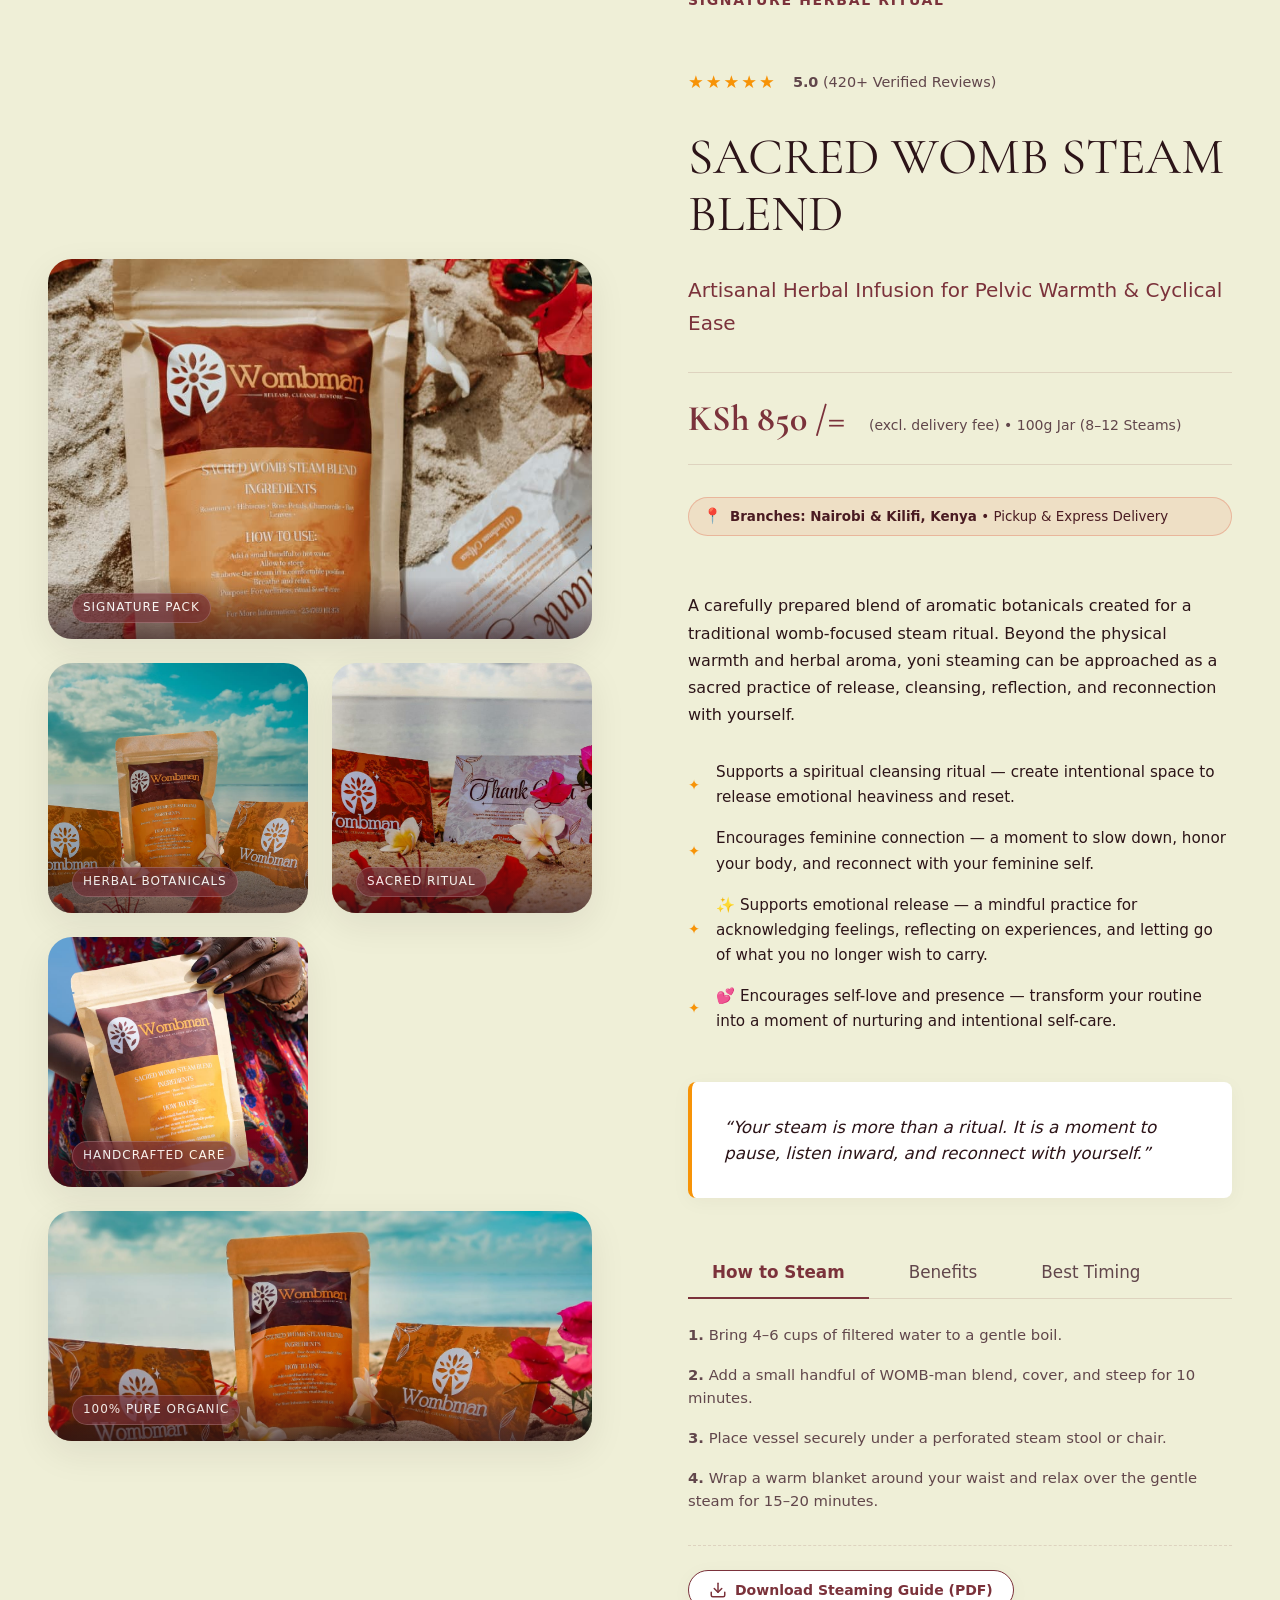
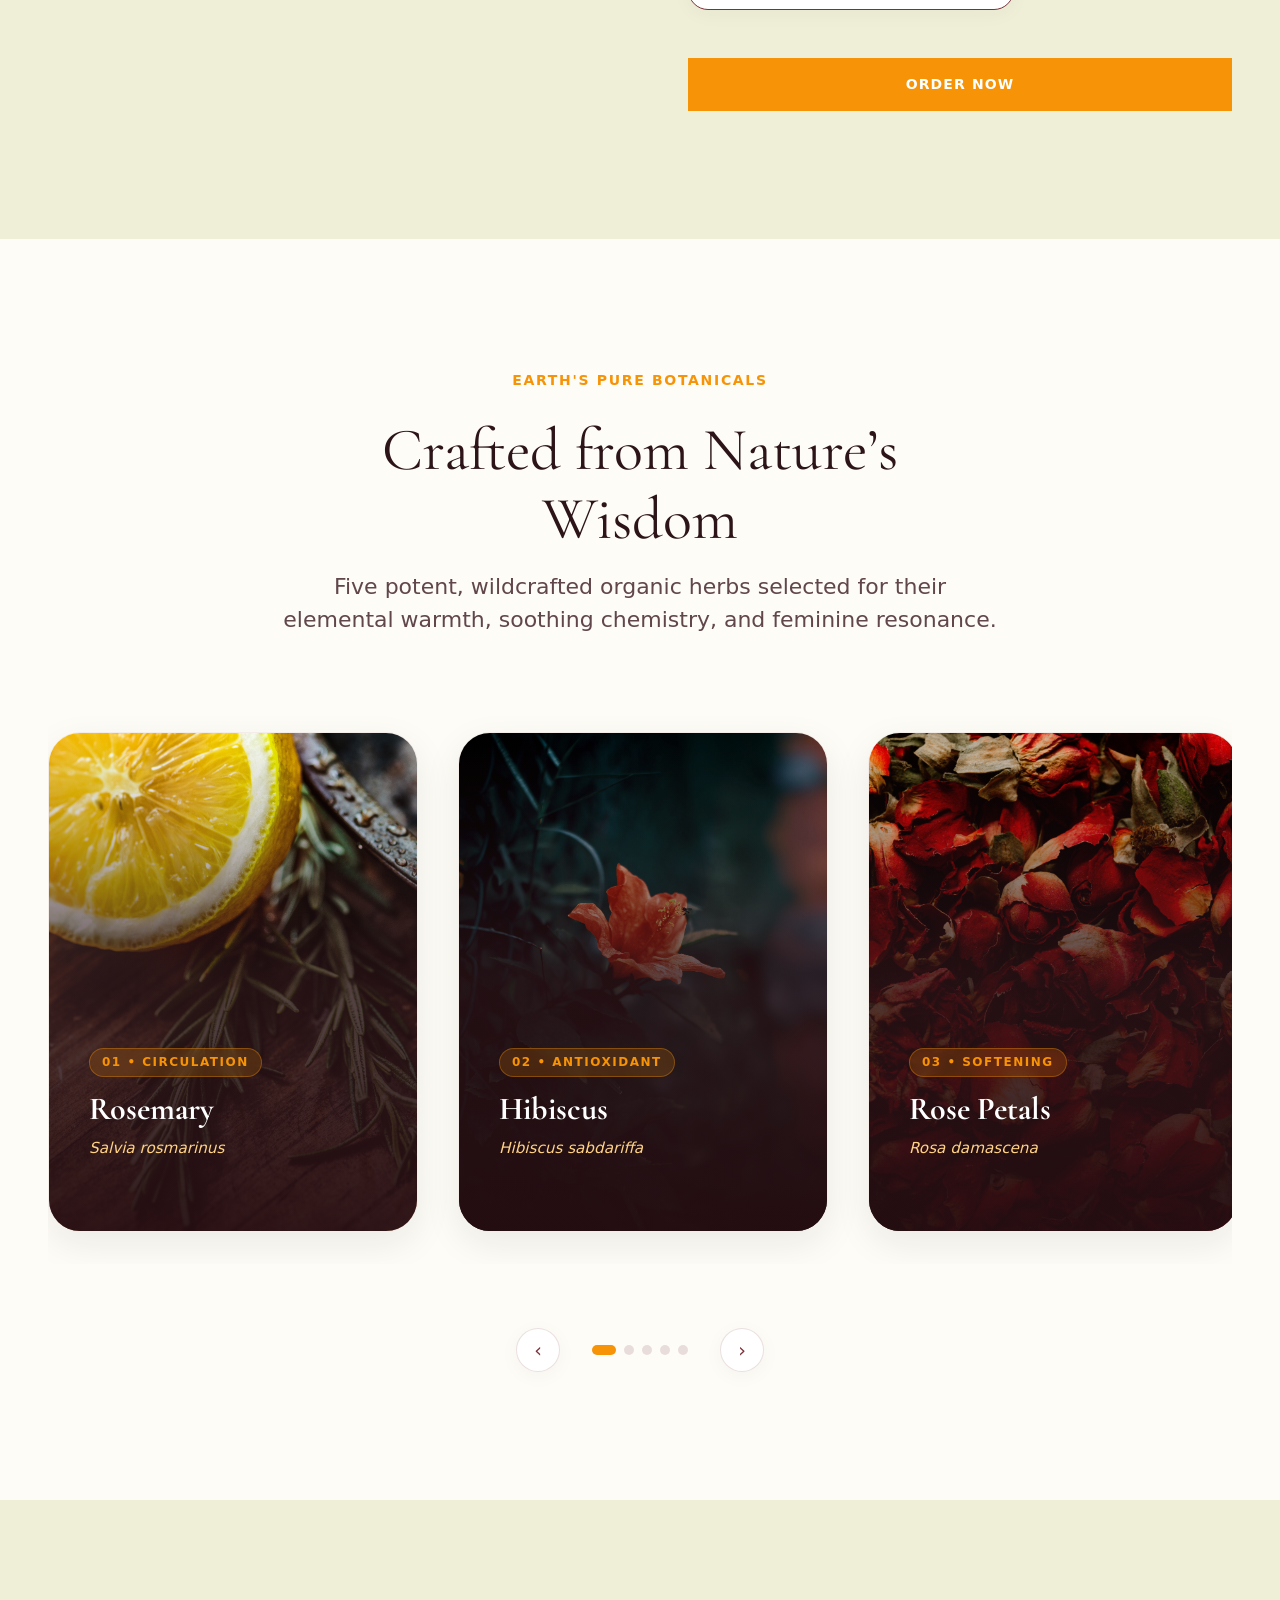
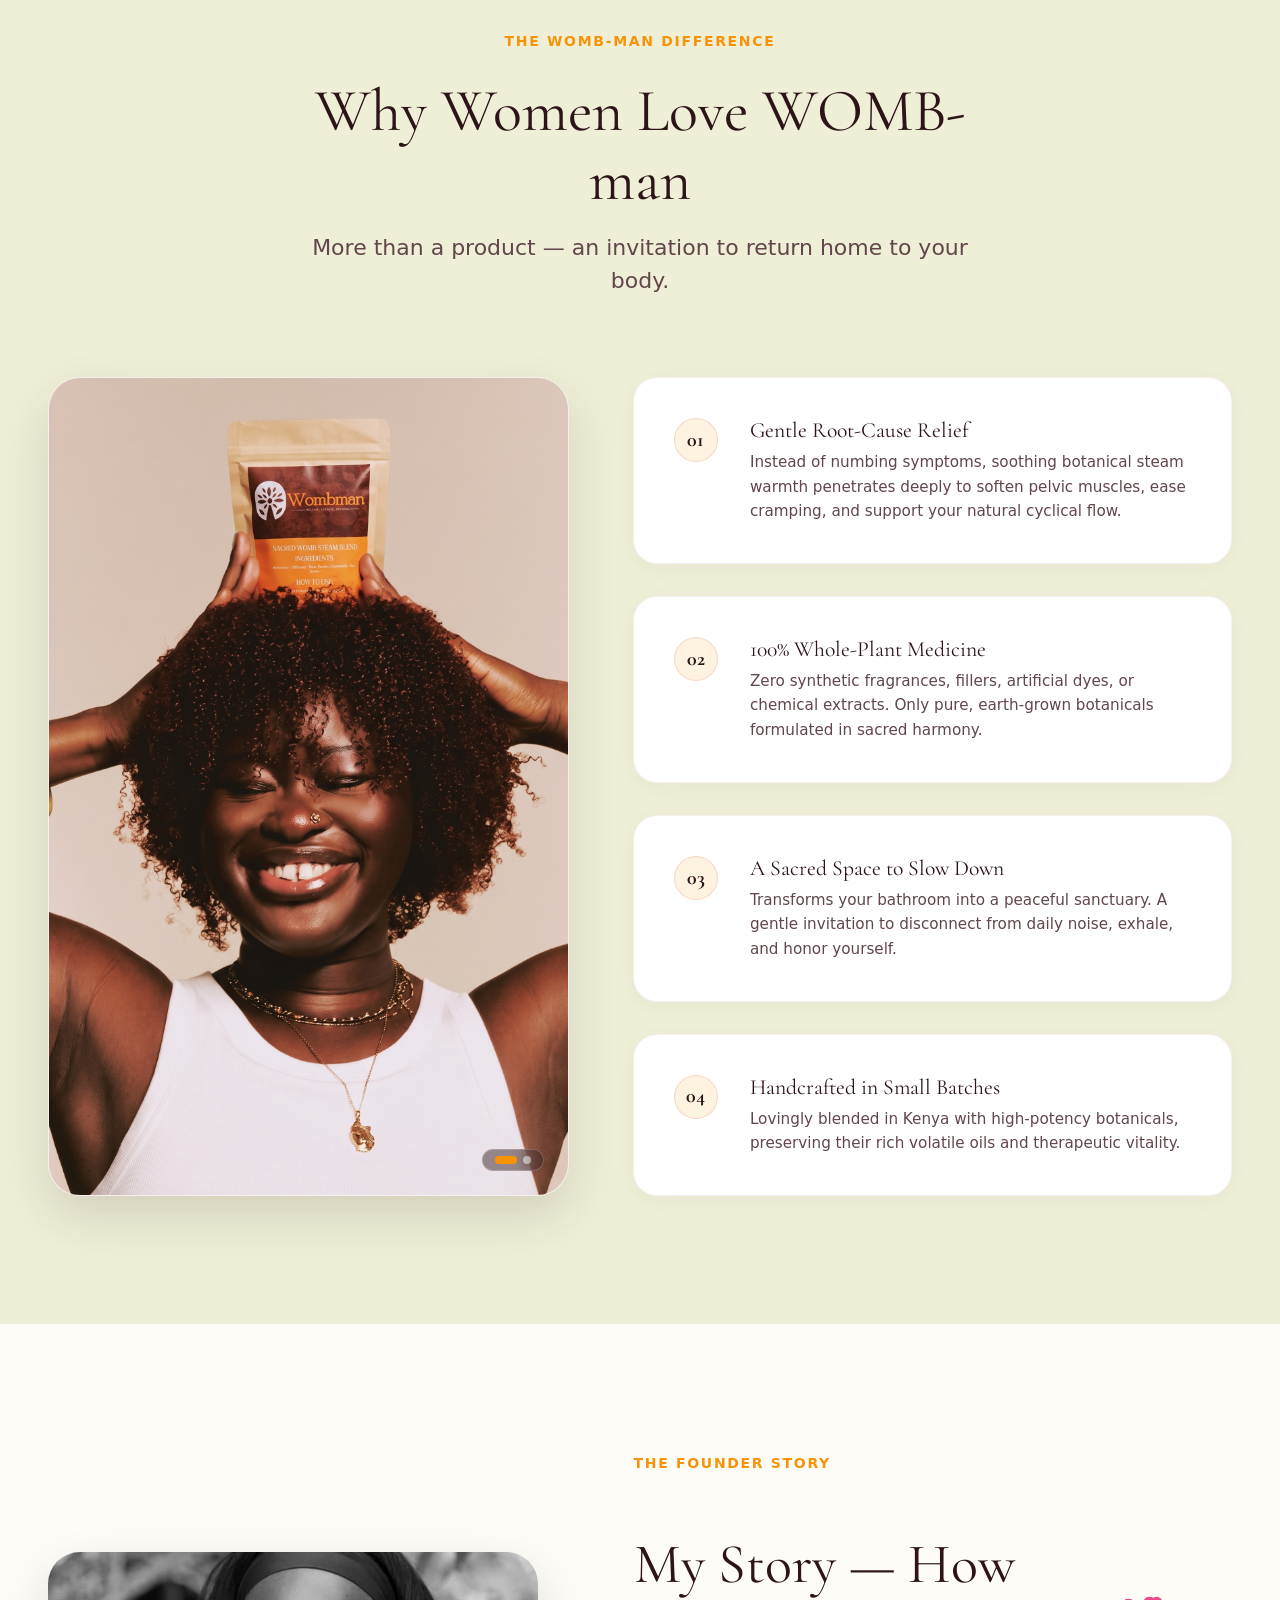
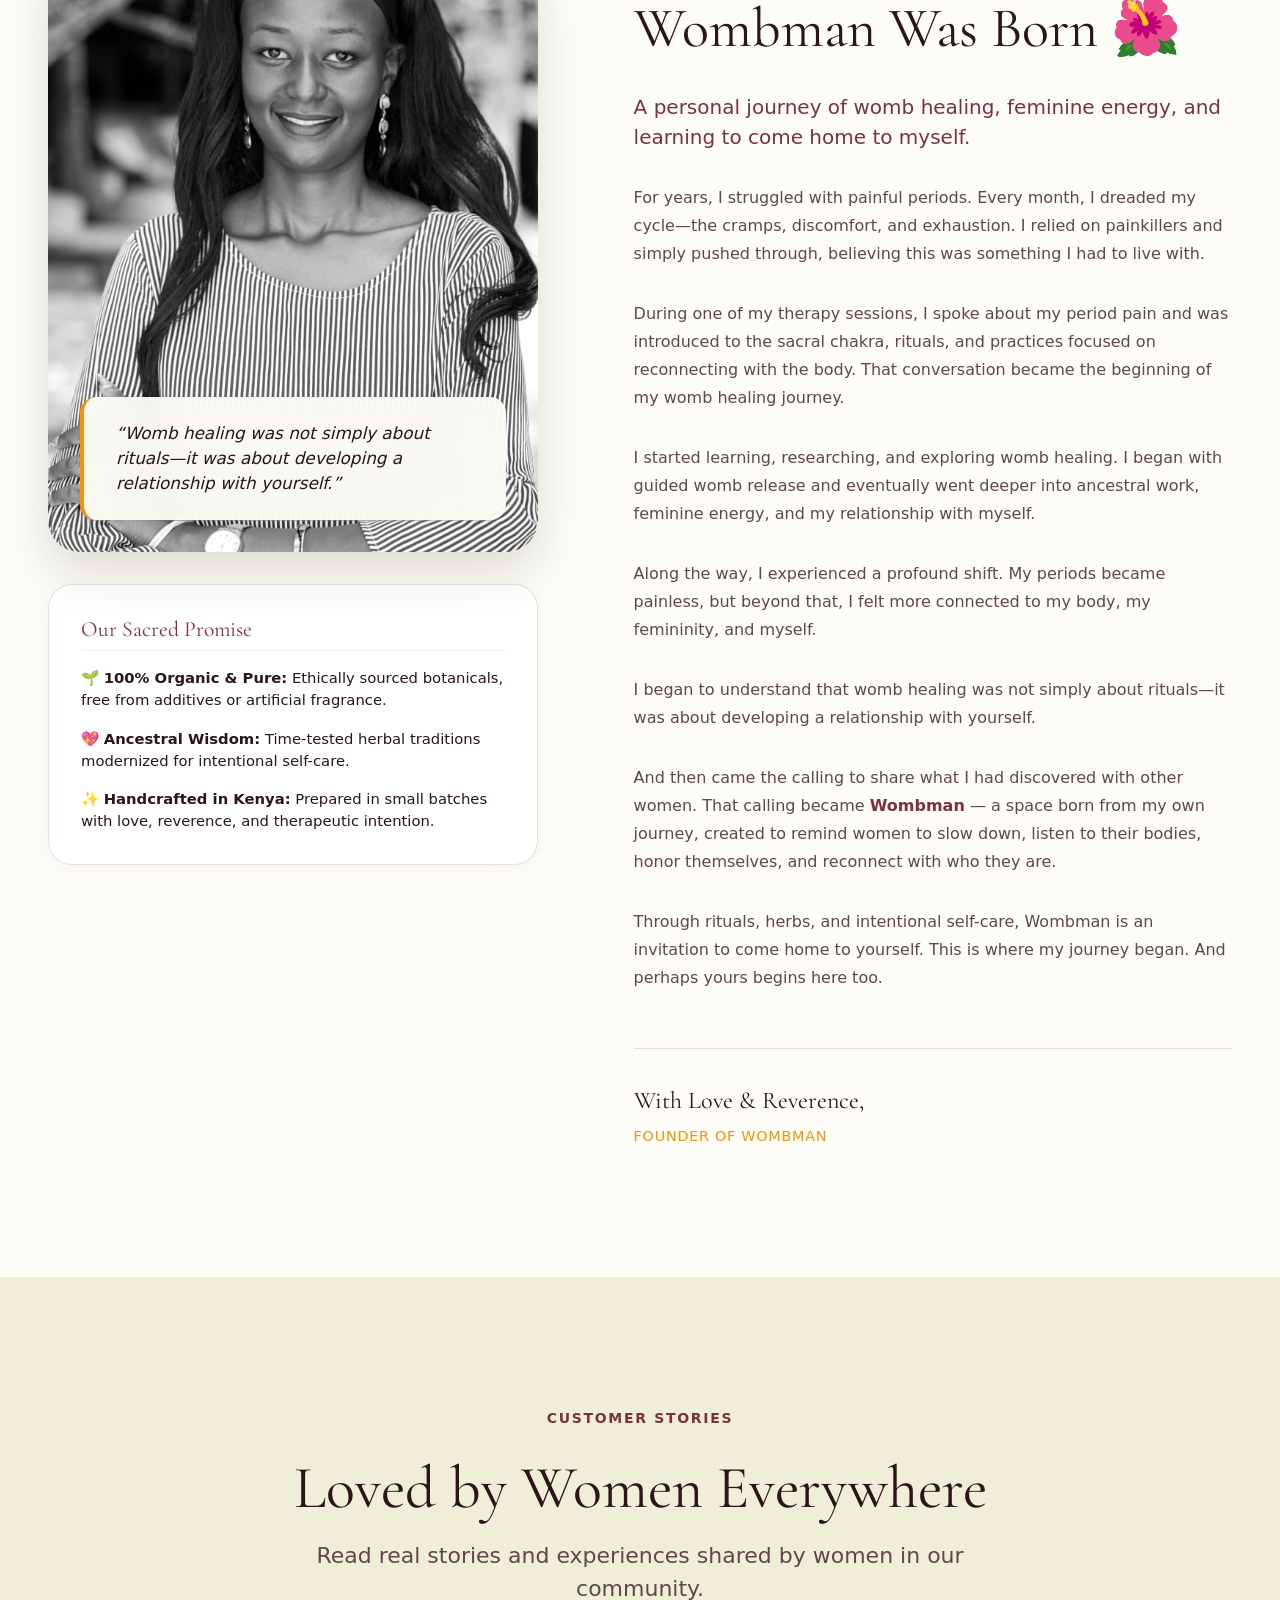
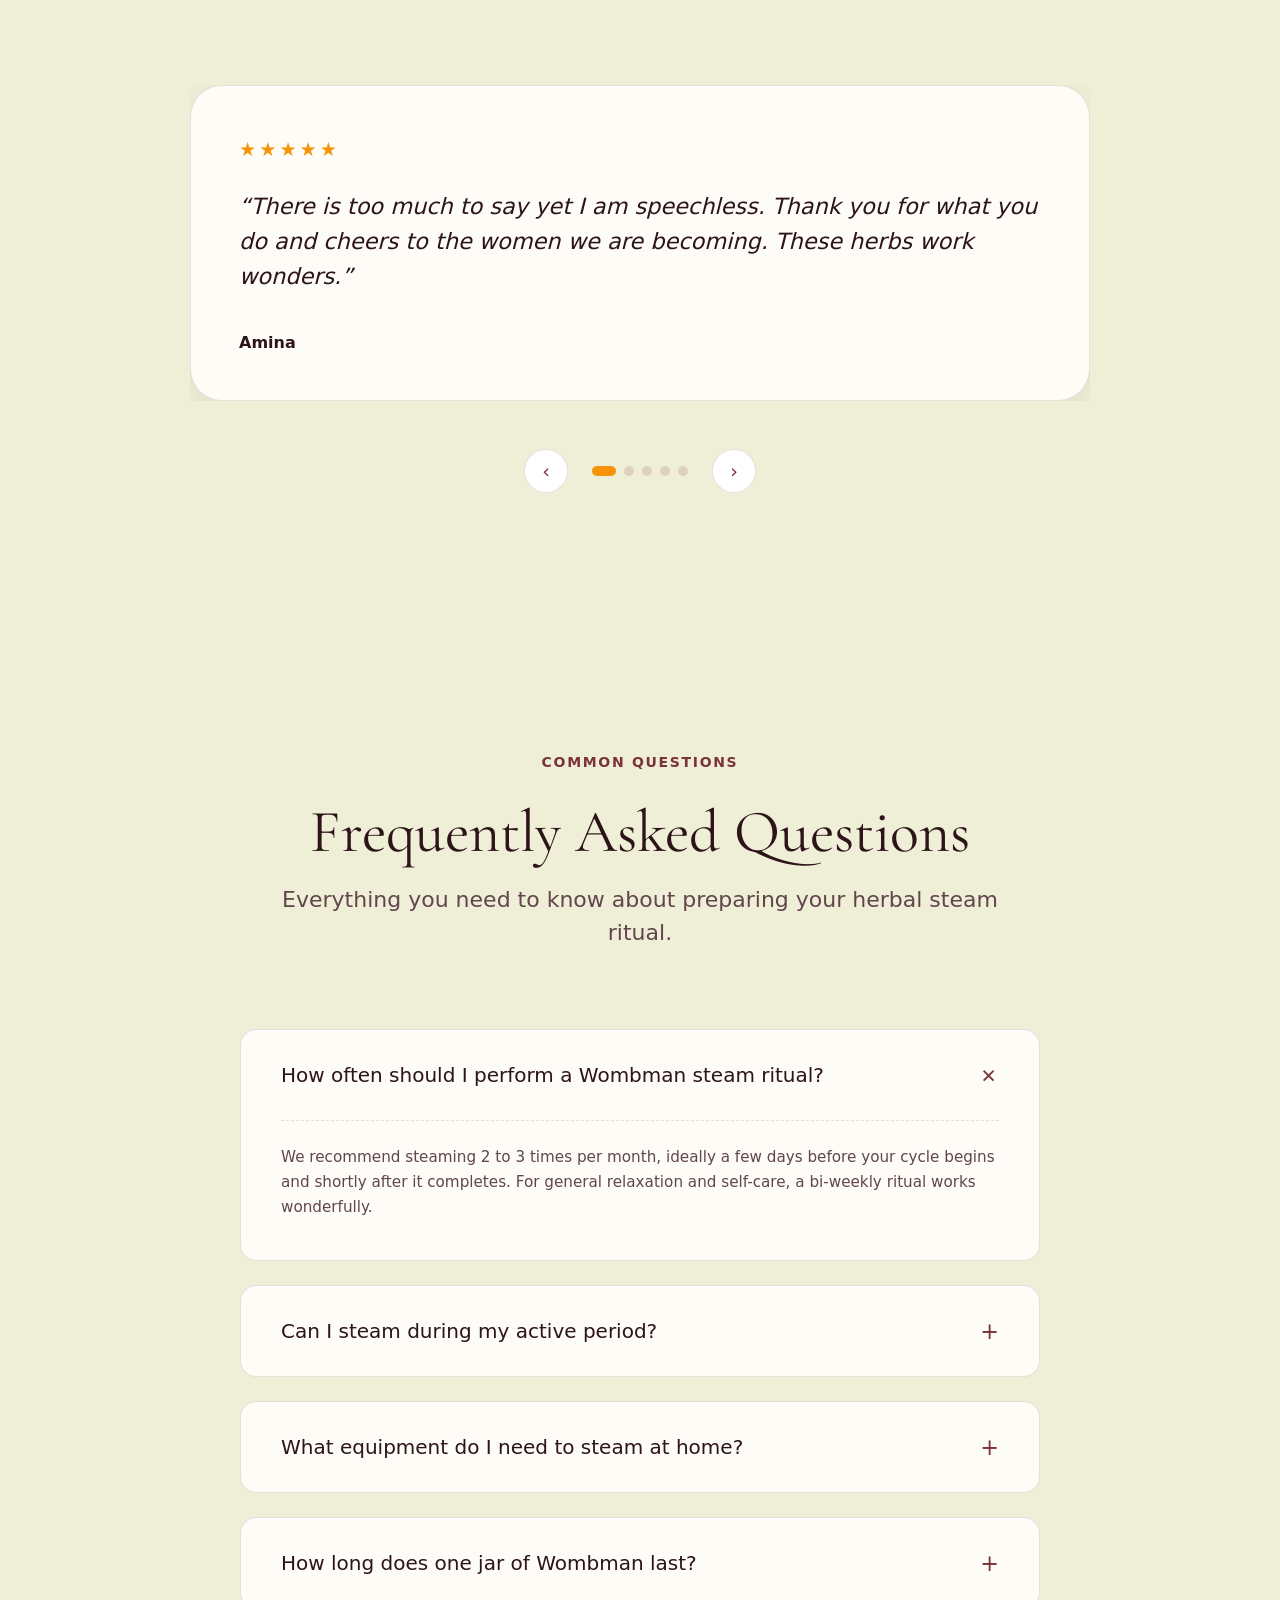
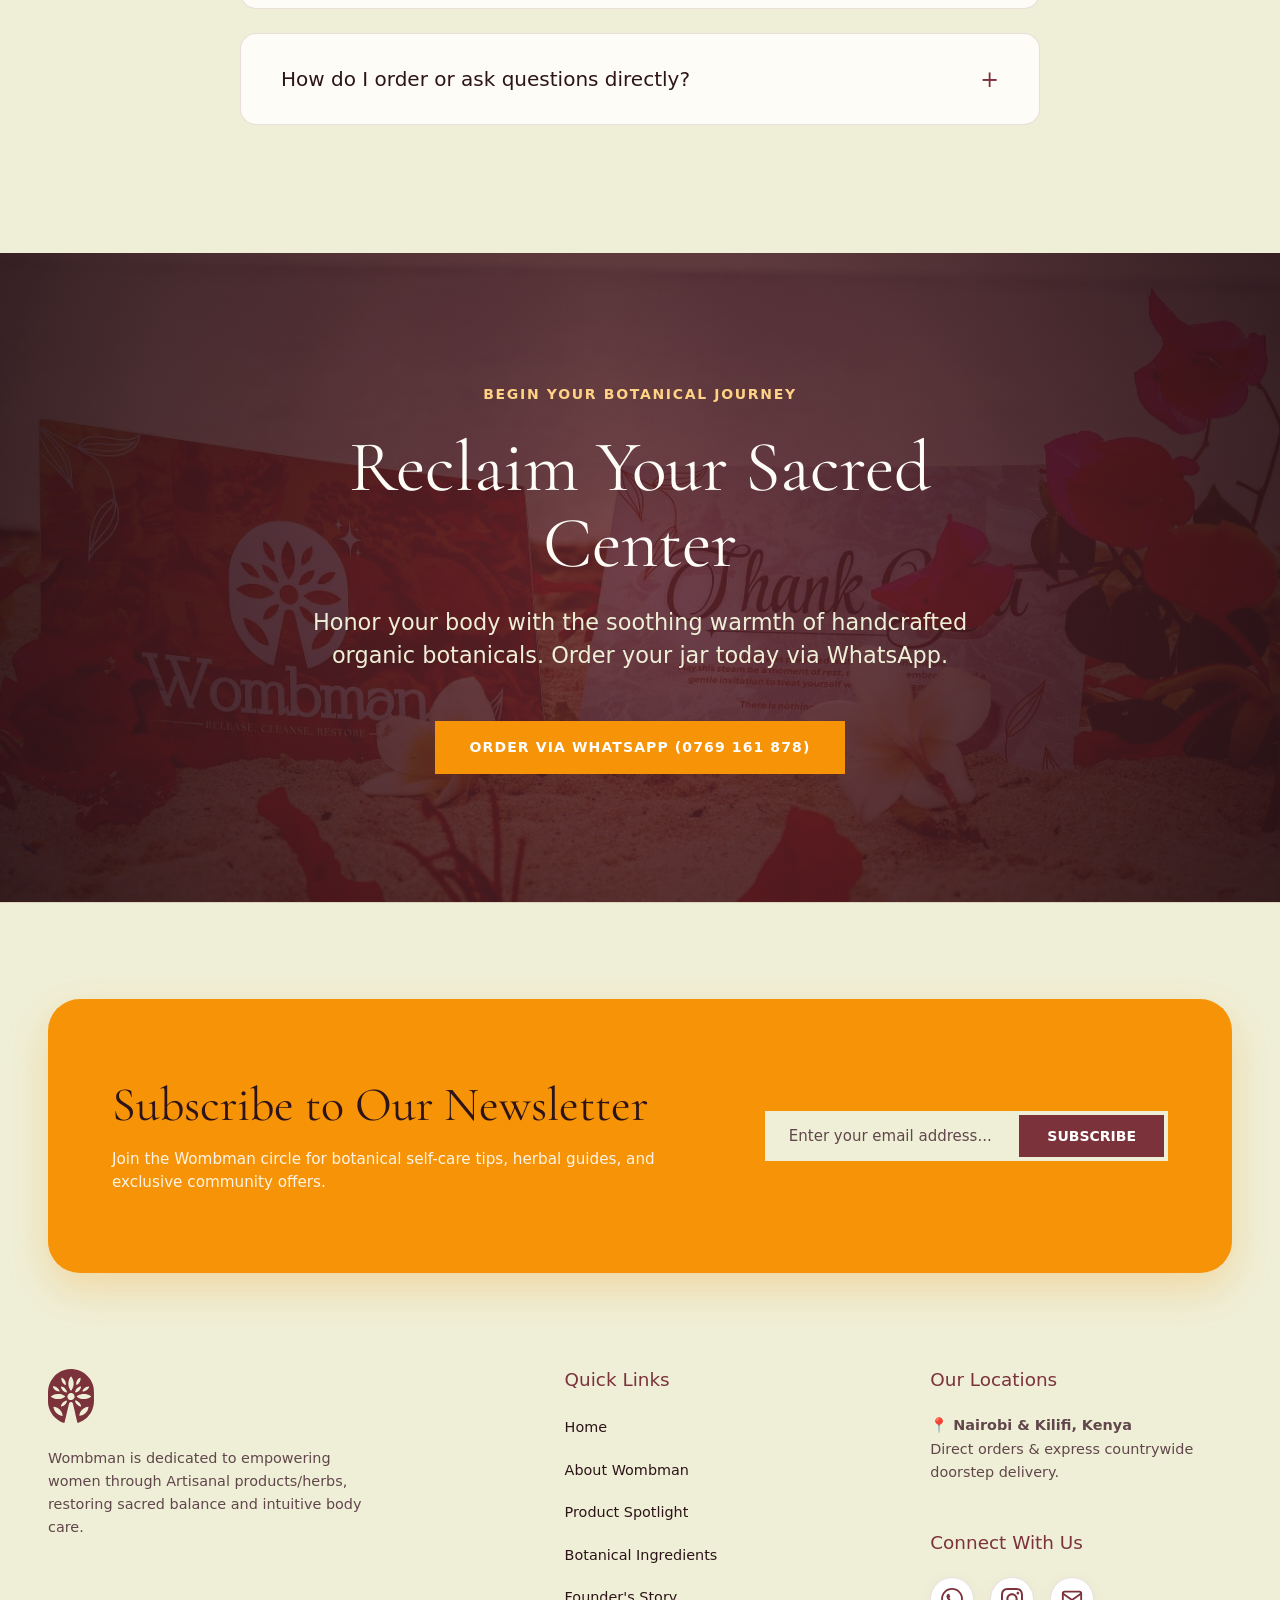
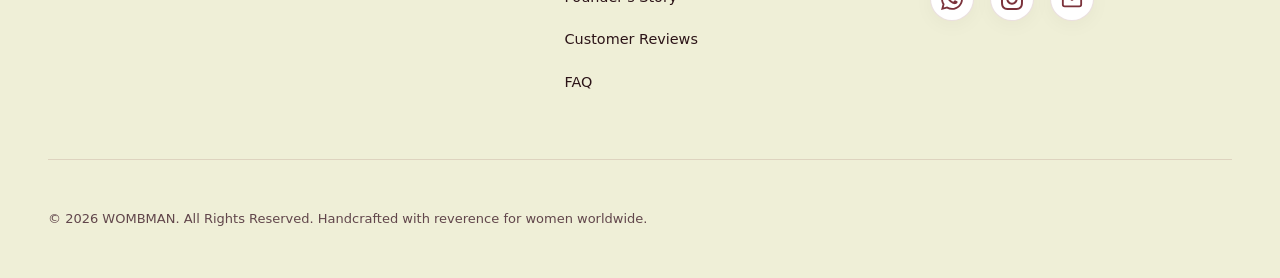
==== commit eea48de9: "Enhance product galleries with Bento grid layouts, add founder values card, update button label & cu" ====
--- a/index.html
+++ b/index.html
@@ -266,28 +266,50 @@
         <div class="product-panel active" id="product-steam">
           <div class="spotlight-grid">
             
-            <!-- Interactive Gallery Showcase -->
-            <div class="product-gallery">
-              <div class="main-image-container">
-                <img id="main-steam-img" src="assets/Product Photos/Vertical Product Shot.jpeg" alt="Wombman SACRED WOMB STEAM BLEND" class="main-product-img">
-              </div>
-              
-              <div class="thumbnail-row">
-                <button class="thumb-btn active" data-target="main-steam-img" data-img="assets/Product Photos/Vertical Product Shot.jpeg" aria-label="View vertical product shot">
-                  <img src="assets/Product Photos/Vertical Product Shot.jpeg" alt="Steam blend thumbnail 1">
-                </button>
-                <button class="thumb-btn" data-target="main-steam-img" data-img="assets/Product Photos/Scenic Product 2.jpeg" aria-label="View scenic product shot">
-                  <img src="assets/Product Photos/Scenic Product 2.jpeg" alt="Steam blend thumbnail 2">
-                </button>
-                <button class="thumb-btn" data-target="main-steam-img" data-img="assets/Product Photos/Thank you Imagery.jpeg" aria-label="View thank you imagery">
-                  <img src="assets/Product Photos/Thank you Imagery.jpeg" alt="Steam blend thumbnail 3">
-                </button>
-                <button class="thumb-btn" data-target="main-steam-img" data-img="assets/Product Photos/Product Hold.jpeg" aria-label="View product held in hand">
-                  <img src="assets/Product Photos/Product Hold.jpeg" alt="Steam blend thumbnail 4">
-                </button>
-                <button class="thumb-btn" data-target="main-steam-img" data-img="assets/Product Photos/Scenic product Imagery.jpeg" aria-label="View scenic imagery">
-                  <img src="assets/Product Photos/Scenic product Imagery.jpeg" alt="Steam blend thumbnail 5">
-                </button>
+            <!-- Interactive Bento Grid Gallery Showcase -->
+            <div class="product-gallery bento-gallery">
+              <div class="bento-grid-showcase" id="bento-steam-grid">
+                
+                <!-- Tile 1: Main Vertical Product Shot (Hero Tile) -->
+                <div class="bento-item bento-hero" data-img="assets/Product Photos/Vertical Product Shot.jpeg">
+                  <img src="assets/Product Photos/Vertical Product Shot.jpeg" alt="Vertical Product Shot" class="bento-img">
+                  <div class="bento-overlay">
+                    <span class="bento-tag font-secondary">Signature Pack</span>
+                  </div>
+                </div>
+
+                <!-- Tile 2: Scenic Product 2 -->
+                <div class="bento-item bento-medium" data-img="assets/Product Photos/Scenic Product 2.jpeg">
+                  <img src="assets/Product Photos/Scenic Product 2.jpeg" alt="Scenic Product 2" class="bento-img">
+                  <div class="bento-overlay">
+                    <span class="bento-tag font-secondary">Herbal Botanicals</span>
+                  </div>
+                </div>
+
+                <!-- Tile 3: Thank You Imagery -->
+                <div class="bento-item bento-small" data-img="assets/Product Photos/Thank you Imagery.jpeg">
+                  <img src="assets/Product Photos/Thank you Imagery.jpeg" alt="Thank You Imagery" class="bento-img">
+                  <div class="bento-overlay">
+                    <span class="bento-tag font-secondary">Sacred Ritual</span>
+                  </div>
+                </div>
+
+                <!-- Tile 4: Product Hold -->
+                <div class="bento-item bento-small" data-img="assets/Product Photos/Product Hold.jpeg">
+                  <img src="assets/Product Photos/Product Hold.jpeg" alt="Product Hold" class="bento-img">
+                  <div class="bento-overlay">
+                    <span class="bento-tag font-secondary">Handcrafted Care</span>
+                  </div>
+                </div>
+
+                <!-- Tile 5: Scenic Product Imagery -->
+                <div class="bento-item bento-wide" data-img="assets/Product Photos/Scenic product Imagery.jpeg">
+                  <img src="assets/Product Photos/Scenic product Imagery.jpeg" alt="Scenic product Imagery" class="bento-img">
+                  <div class="bento-overlay">
+                    <span class="bento-tag font-secondary">100% Pure Organic</span>
+                  </div>
+                </div>
+
               </div>
             </div>
 
@@ -393,19 +415,26 @@
         <div class="product-panel" id="product-bath">
           <div class="spotlight-grid">
             
-            <!-- Interactive Gallery Showcase -->
-            <div class="product-gallery">
-              <div class="main-image-container">
-                <img id="main-bath-img" src="assets/Product Photos/Salt Bath NEW.png" alt="Wombman SACRED SALT BATH" class="main-product-img">
-              </div>
-              
-              <div class="thumbnail-row">
-                <button class="thumb-btn active" data-target="main-bath-img" data-img="assets/Product Photos/Salt Bath NEW.png" aria-label="View Salt Bath New Photo">
-                  <img src="assets/Product Photos/Salt Bath NEW.png" alt="Salt Bath Photo 1">
-                </button>
-                <button class="thumb-btn" data-target="main-bath-img" data-img="assets/Product Photos/Salt Bath 2.jpeg" aria-label="View Salt Bath 2 Photo">
-                  <img src="assets/Product Photos/Salt Bath 2.jpeg" alt="Salt Bath Photo 2">
-                </button>
+            <!-- Interactive Bento Grid Gallery Showcase -->
+            <div class="product-gallery bento-gallery">
+              <div class="bento-grid-showcase bento-grid-2col" id="bento-bath-grid">
+                
+                <!-- Tile 1: Salt Bath Main -->
+                <div class="bento-item bento-hero-half" data-img="assets/Product Photos/Salt Bath NEW.png">
+                  <img src="assets/Product Photos/Salt Bath NEW.png" alt="Wombman Sacred Salt Bath Package" class="bento-img">
+                  <div class="bento-overlay">
+                    <span class="bento-tag font-secondary">Restorative Bath Salts</span>
+                  </div>
+                </div>
+
+                <!-- Tile 2: Salt Bath 2 -->
+                <div class="bento-item bento-hero-half" data-img="assets/Product Photos/Salt Bath 2.jpeg">
+                  <img src="assets/Product Photos/Salt Bath 2.jpeg" alt="Sacred Salt Bath Botanicals and Crystals" class="bento-img">
+                  <div class="bento-overlay">
+                    <span class="bento-tag font-secondary">Botanical Infusion</span>
+                  </div>
+                </div>
+
               </div>
             </div>
 
@@ -707,12 +736,24 @@
       <div class="container">
         <div class="founder-grid">
           
-          <div class="founder-img-frame">
-            <img src="assets/Founder/Founder Img.jpeg" alt="Wombman Founder" class="founder-img">
-            <div class="founder-quote-box">
-              <p class="founder-quote-text font-secondary">
-                “Womb healing was not simply about rituals—it was about developing a relationship with yourself.”
-              </p>
+          <div class="founder-left-col">
+            <div class="founder-img-frame">
+              <img src="assets/Founder/Founder Img.jpeg" alt="Wombman Founder" class="founder-img">
+              <div class="founder-quote-box">
+                <p class="founder-quote-text font-secondary">
+                  “Womb healing was not simply about rituals—it was about developing a relationship with yourself.”
+                </p>
+              </div>
+            </div>
+
+            <!-- Sacred Promise / Value Pillars Card -->
+            <div class="founder-values-card">
+              <h4 class="founder-values-title font-display">Our Sacred Promise</h4>
+              <ul class="founder-values-list font-body">
+                <li>🌱 <strong>100% Organic &amp; Pure:</strong> Ethically sourced botanicals, free from additives or artificial fragrance.</li>
+                <li>💖 <strong>Ancestral Wisdom:</strong> Time-tested herbal traditions modernized for intentional self-care.</li>
+                <li>✨ <strong>Handcrafted in Kenya:</strong> Prepared in small batches with love, reverence, and therapeutic intention.</li>
+              </ul>
             </div>
           </div>
 
--- a/styles.css
+++ b/styles.css
@@ -1337,6 +1337,123 @@
   gap: var(--space-3);
 }
 
+/* Bento Grid Showcase for Product Galleries */
+.bento-gallery {
+  width: 100%;
+}
+
+.bento-grid-showcase {
+  display: grid;
+  grid-template-columns: repeat(2, 1fr);
+  gap: var(--space-3);
+  width: 100%;
+}
+
+.bento-grid-2col {
+  grid-template-columns: repeat(2, 1fr);
+}
+
+.bento-item {
+  position: relative;
+  border-radius: var(--radius-lg);
+  overflow: hidden;
+  box-shadow: var(--shadow-medium);
+  cursor: pointer;
+  background-color: var(--color-cream-dark);
+  transition: transform var(--transition-smooth), box-shadow var(--transition-smooth);
+}
+
+.bento-item:hover {
+  transform: translateY(-4px);
+  box-shadow: var(--shadow-hover);
+}
+
+.bento-img {
+  width: 100%;
+  height: 100%;
+  object-fit: cover;
+  display: block;
+  transition: transform var(--transition-slow);
+}
+
+.bento-item:hover .bento-img {
+  transform: scale(1.05);
+}
+
+/* Span configurations for bento grid */
+.bento-hero {
+  grid-column: span 2;
+  height: 320px;
+}
+
+.bento-hero-half {
+  grid-column: span 1;
+  height: 340px;
+}
+
+.bento-medium {
+  grid-column: span 1;
+  height: 210px;
+}
+
+.bento-small {
+  grid-column: span 1;
+  height: 210px;
+}
+
+.bento-wide {
+  grid-column: span 2;
+  height: 200px;
+}
+
+@media (min-width: 768px) {
+  .bento-hero {
+    height: 380px;
+  }
+  .bento-hero-half {
+    height: 480px;
+  }
+  .bento-medium {
+    height: 250px;
+  }
+  .bento-small {
+    height: 250px;
+  }
+  .bento-wide {
+    height: 230px;
+  }
+}
+
+.bento-overlay {
+  position: absolute;
+  bottom: 0;
+  left: 0;
+  right: 0;
+  padding: var(--space-2) var(--space-3);
+  background: linear-gradient(to top, rgba(44, 20, 24, 0.75) 0%, rgba(44, 20, 24, 0) 100%);
+  display: flex;
+  align-items: flex-end;
+  opacity: 0.9;
+  transition: opacity var(--transition-fast);
+}
+
+.bento-item:hover .bento-overlay {
+  opacity: 1;
+}
+
+.bento-tag {
+  color: var(--color-white);
+  font-size: 0.75rem;
+  letter-spacing: 0.08em;
+  text-transform: uppercase;
+  background: rgba(123, 50, 59, 0.7);
+  backdrop-filter: blur(4px);
+  -webkit-backdrop-filter: blur(4px);
+  padding: 4px 10px;
+  border-radius: var(--radius-full);
+  border: 1px solid rgba(255, 255, 255, 0.2);
+}
+
 .main-image-container {
   position: relative;
   width: 100%;
@@ -1847,6 +1964,19 @@
   }
 }
 
+.founder-left-col {
+  display: flex;
+  flex-direction: column;
+  gap: var(--space-4);
+}
+
+@media (min-width: 992px) {
+  .founder-left-col {
+    position: sticky;
+    top: 100px;
+  }
+}
+
 .founder-img-frame {
   position: relative;
   border-radius: var(--radius-xl);
@@ -1854,11 +1984,36 @@
   box-shadow: var(--shadow-hover);
 }
 
-@media (min-width: 992px) {
-  .founder-img-frame {
-    position: sticky;
-    top: 100px;
-  }
+.founder-values-card {
+  background: var(--color-white);
+  border: 1px solid var(--color-border);
+  border-radius: var(--radius-lg);
+  padding: var(--space-4);
+  box-shadow: var(--shadow-subtle);
+  display: flex;
+  flex-direction: column;
+  gap: var(--space-2);
+}
+
+.founder-values-title {
+  font-family: var(--font-display);
+  font-size: 1.35rem;
+  color: var(--color-berry);
+  border-bottom: 1px solid var(--color-border-light);
+  padding-bottom: var(--space-1);
+}
+
+.founder-values-list {
+  list-style: none;
+  display: flex;
+  flex-direction: column;
+  gap: var(--space-2);
+}
+
+.founder-values-list li {
+  font-size: 0.925rem;
+  color: var(--color-text-dark);
+  line-height: 1.5;
 }
 
 .founder-img {
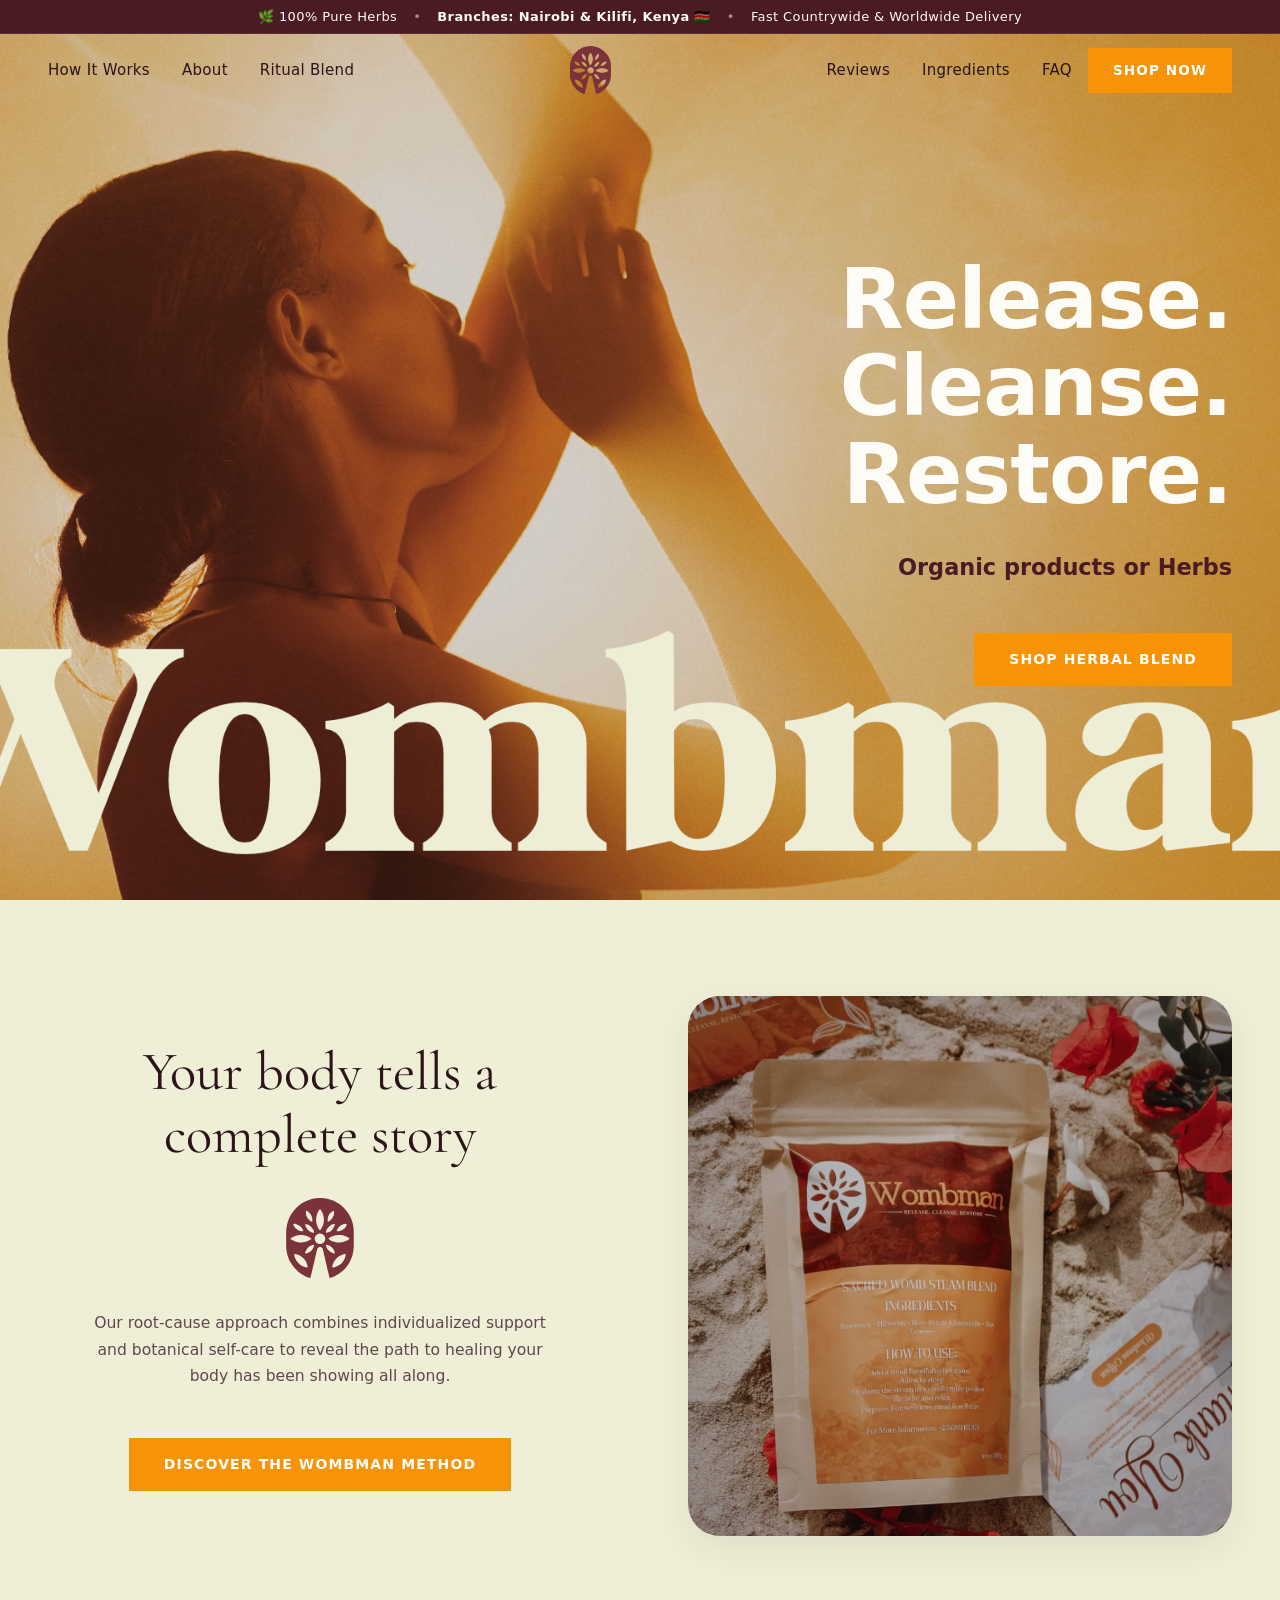
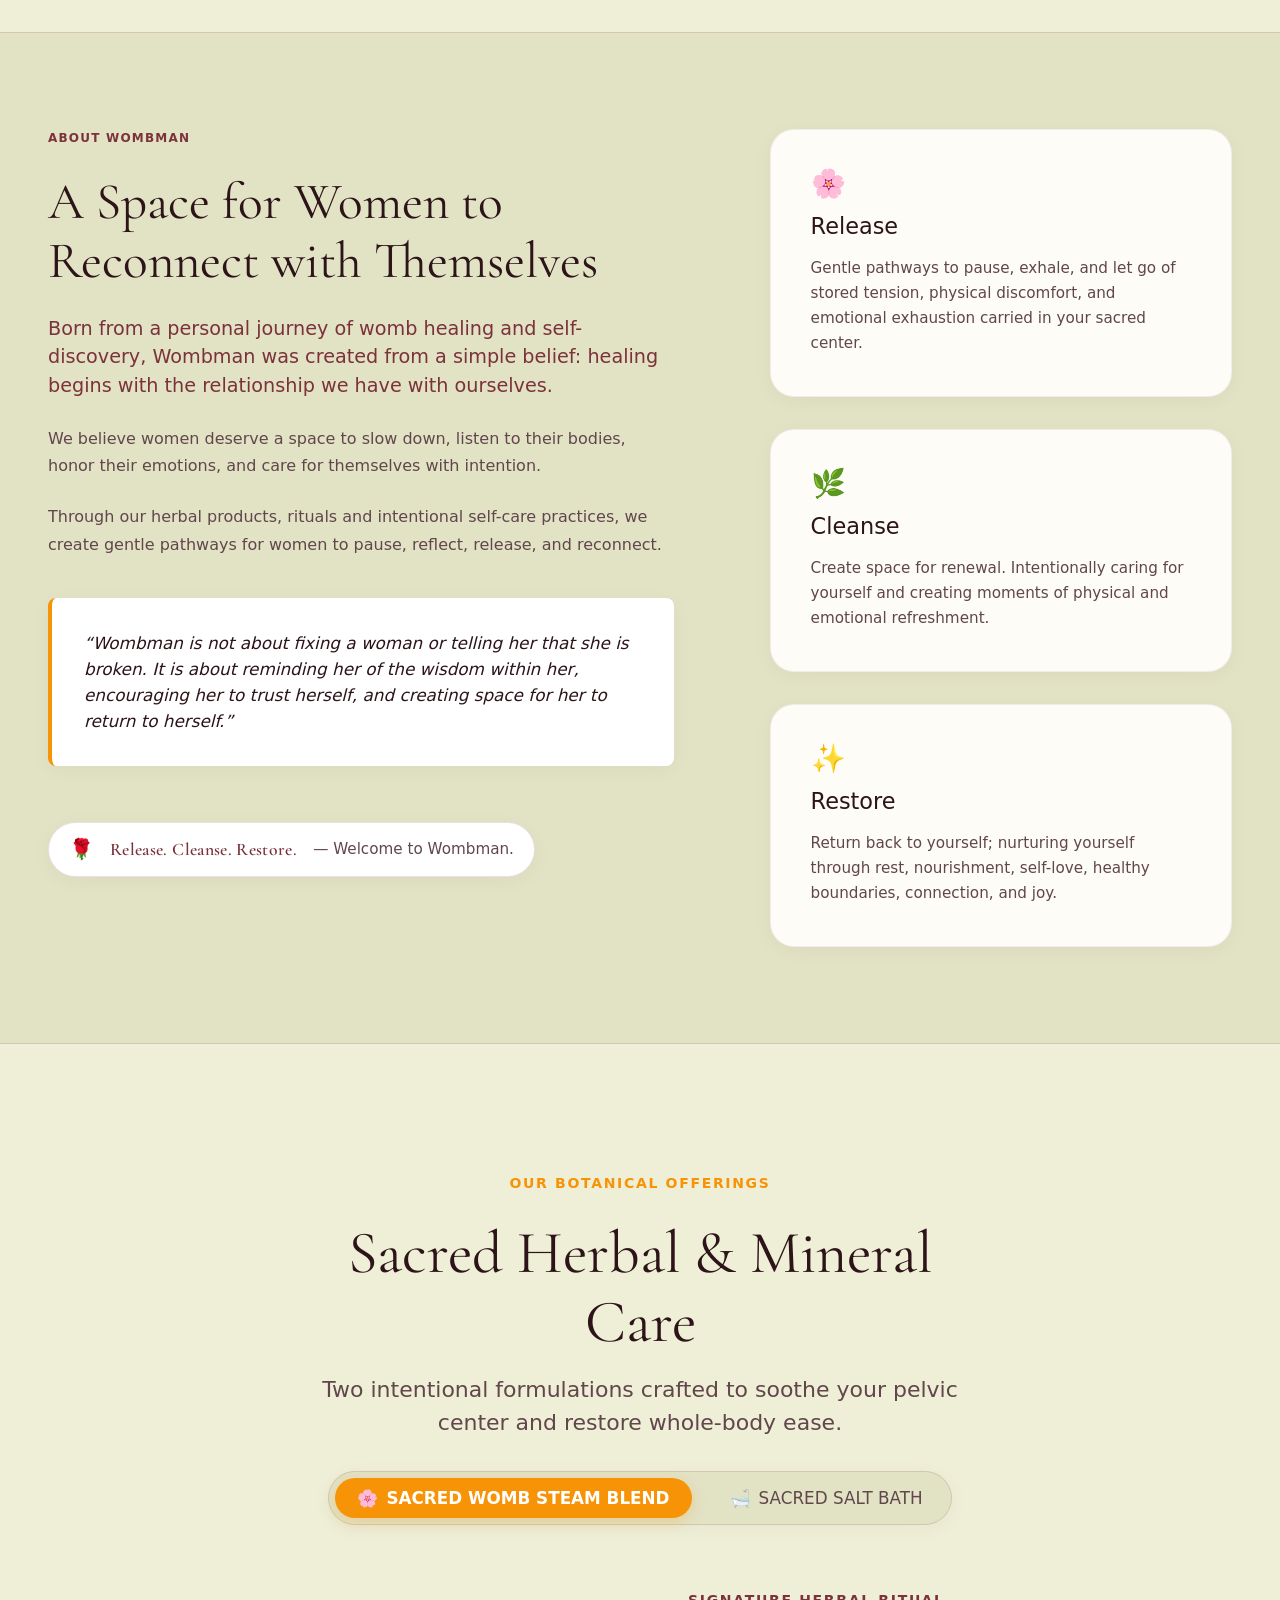
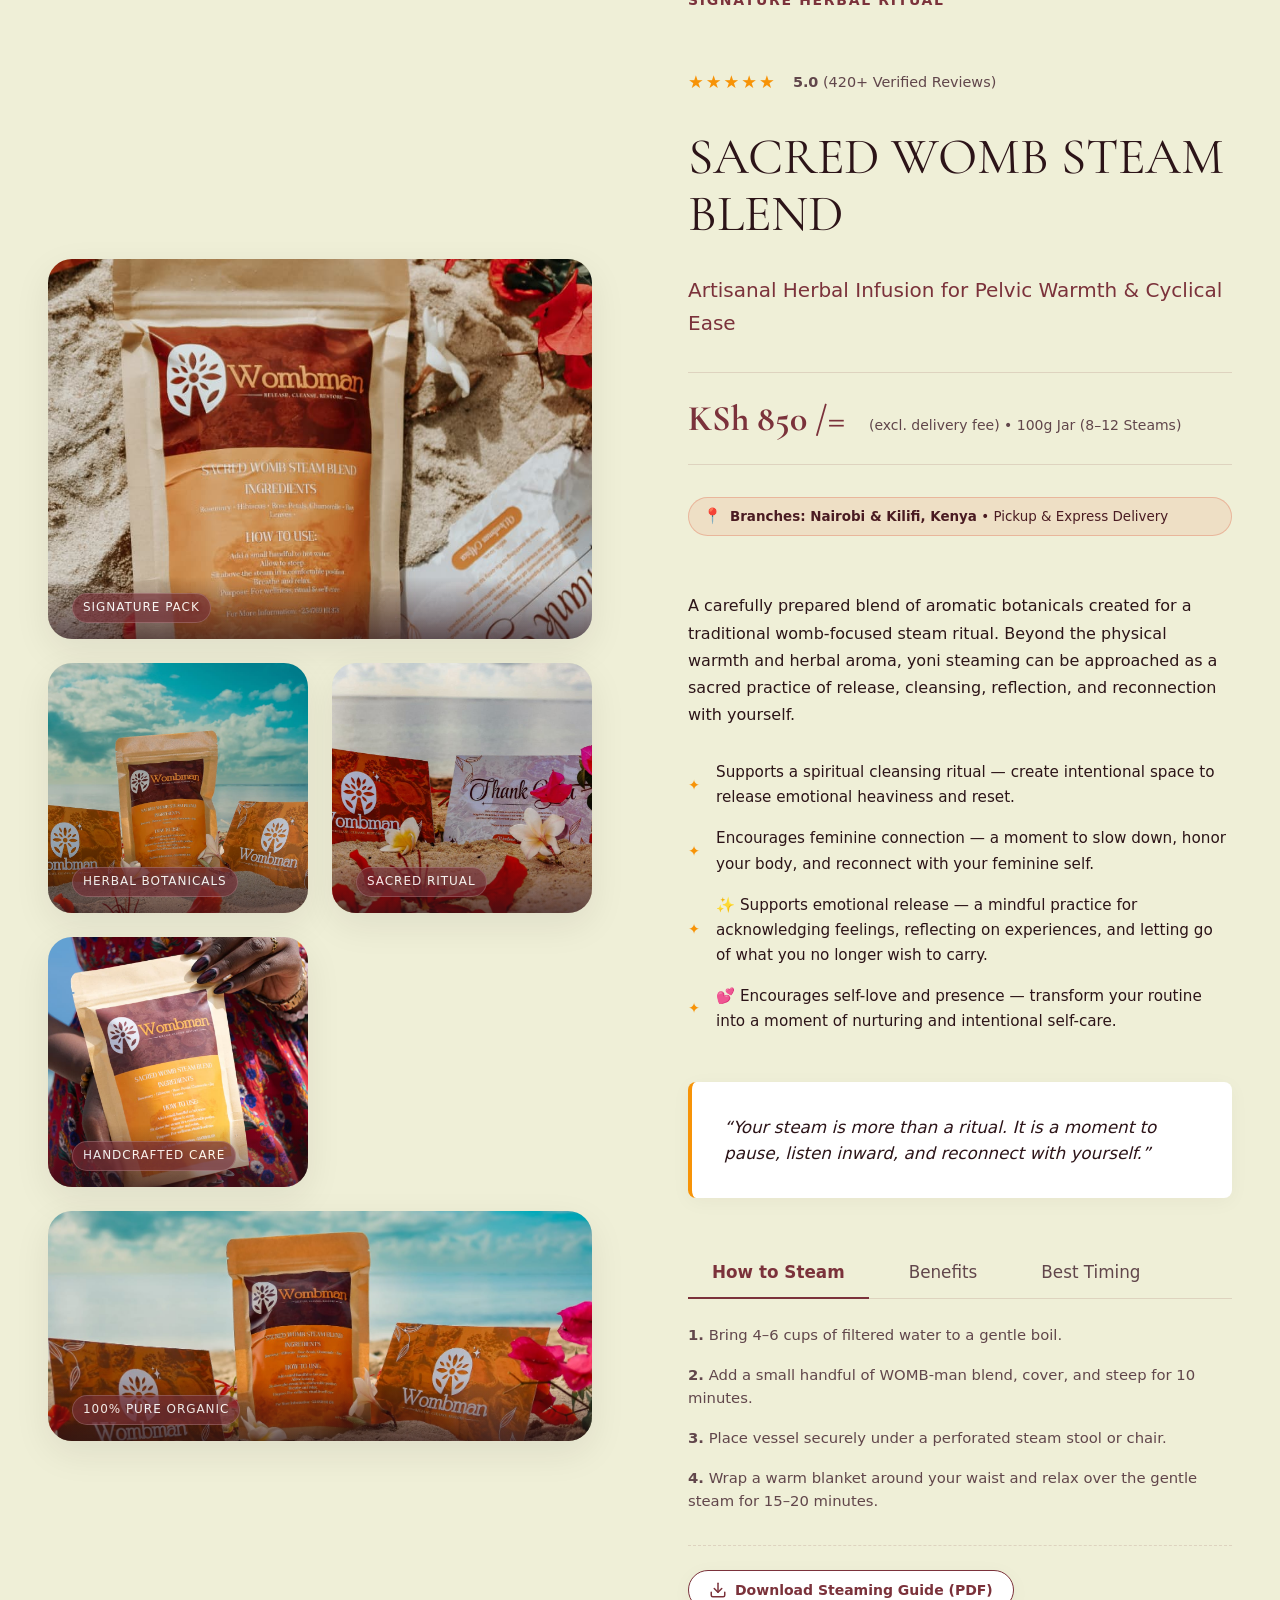
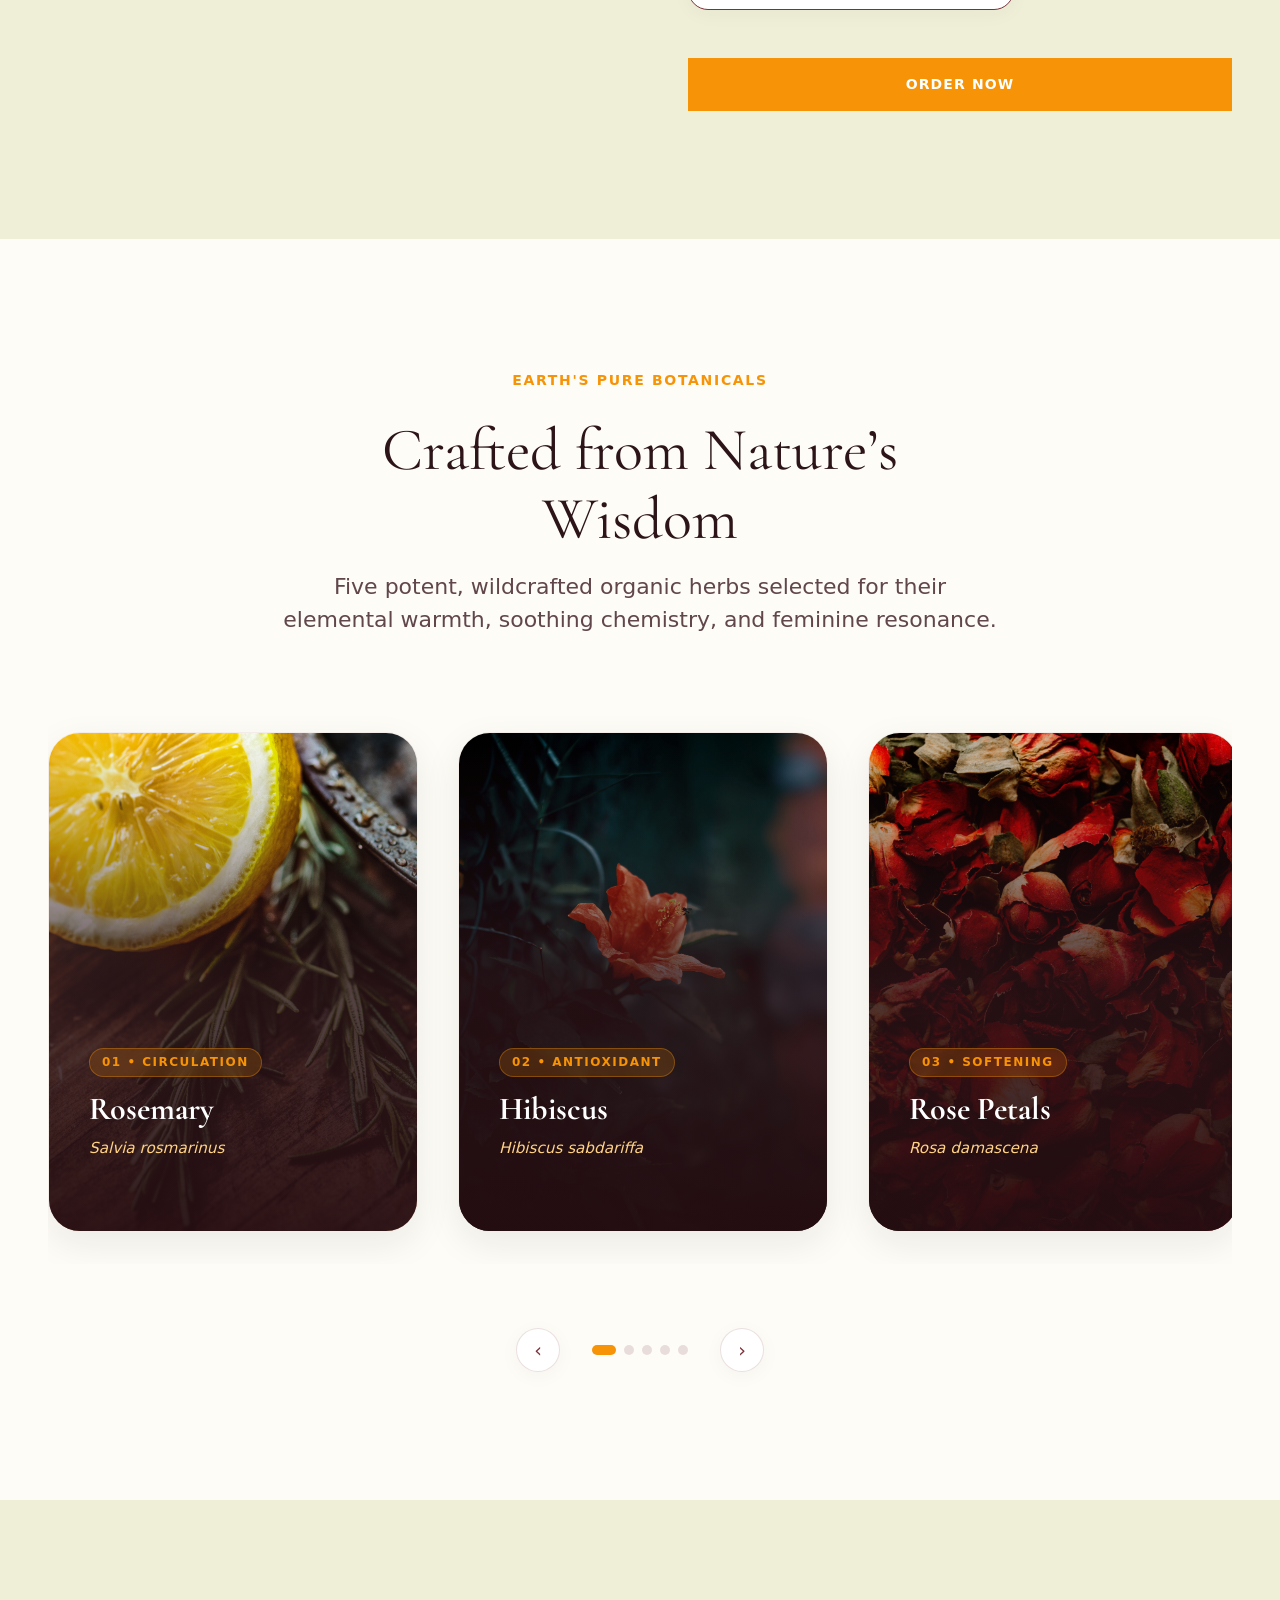
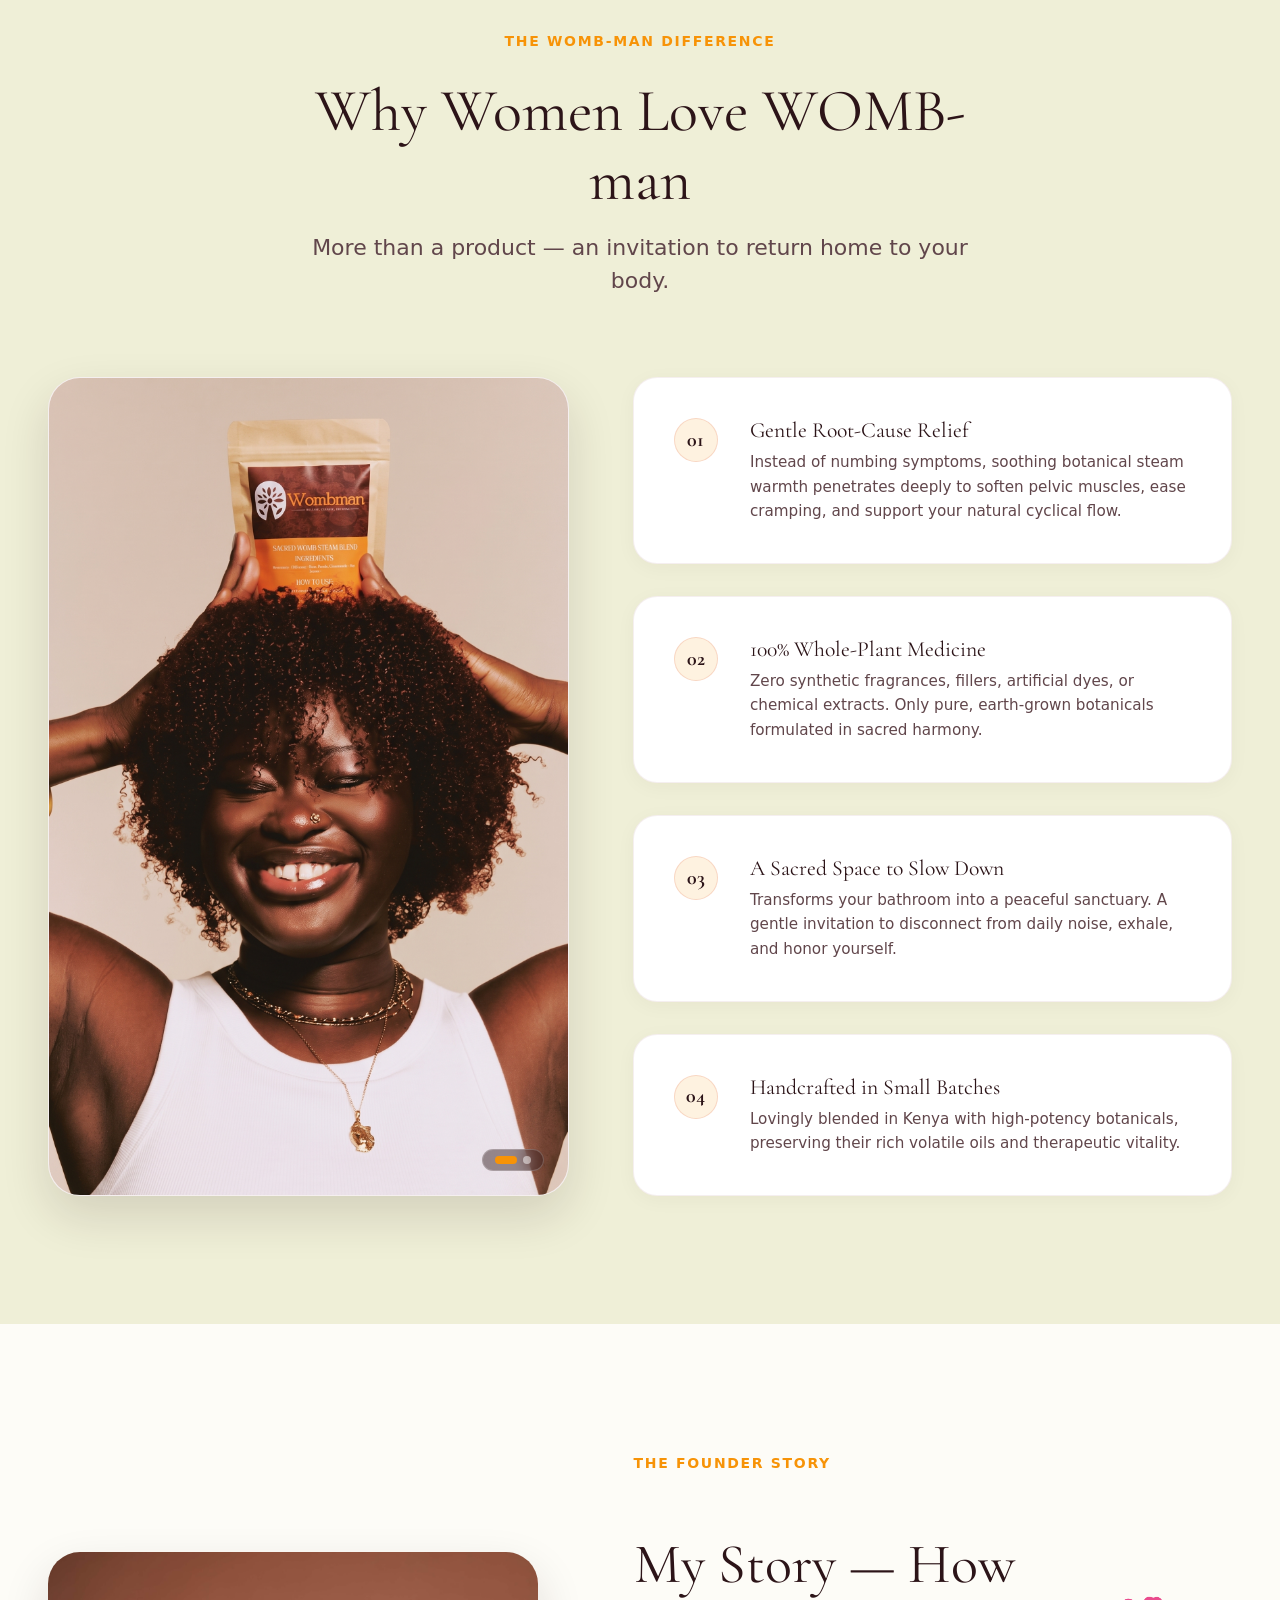
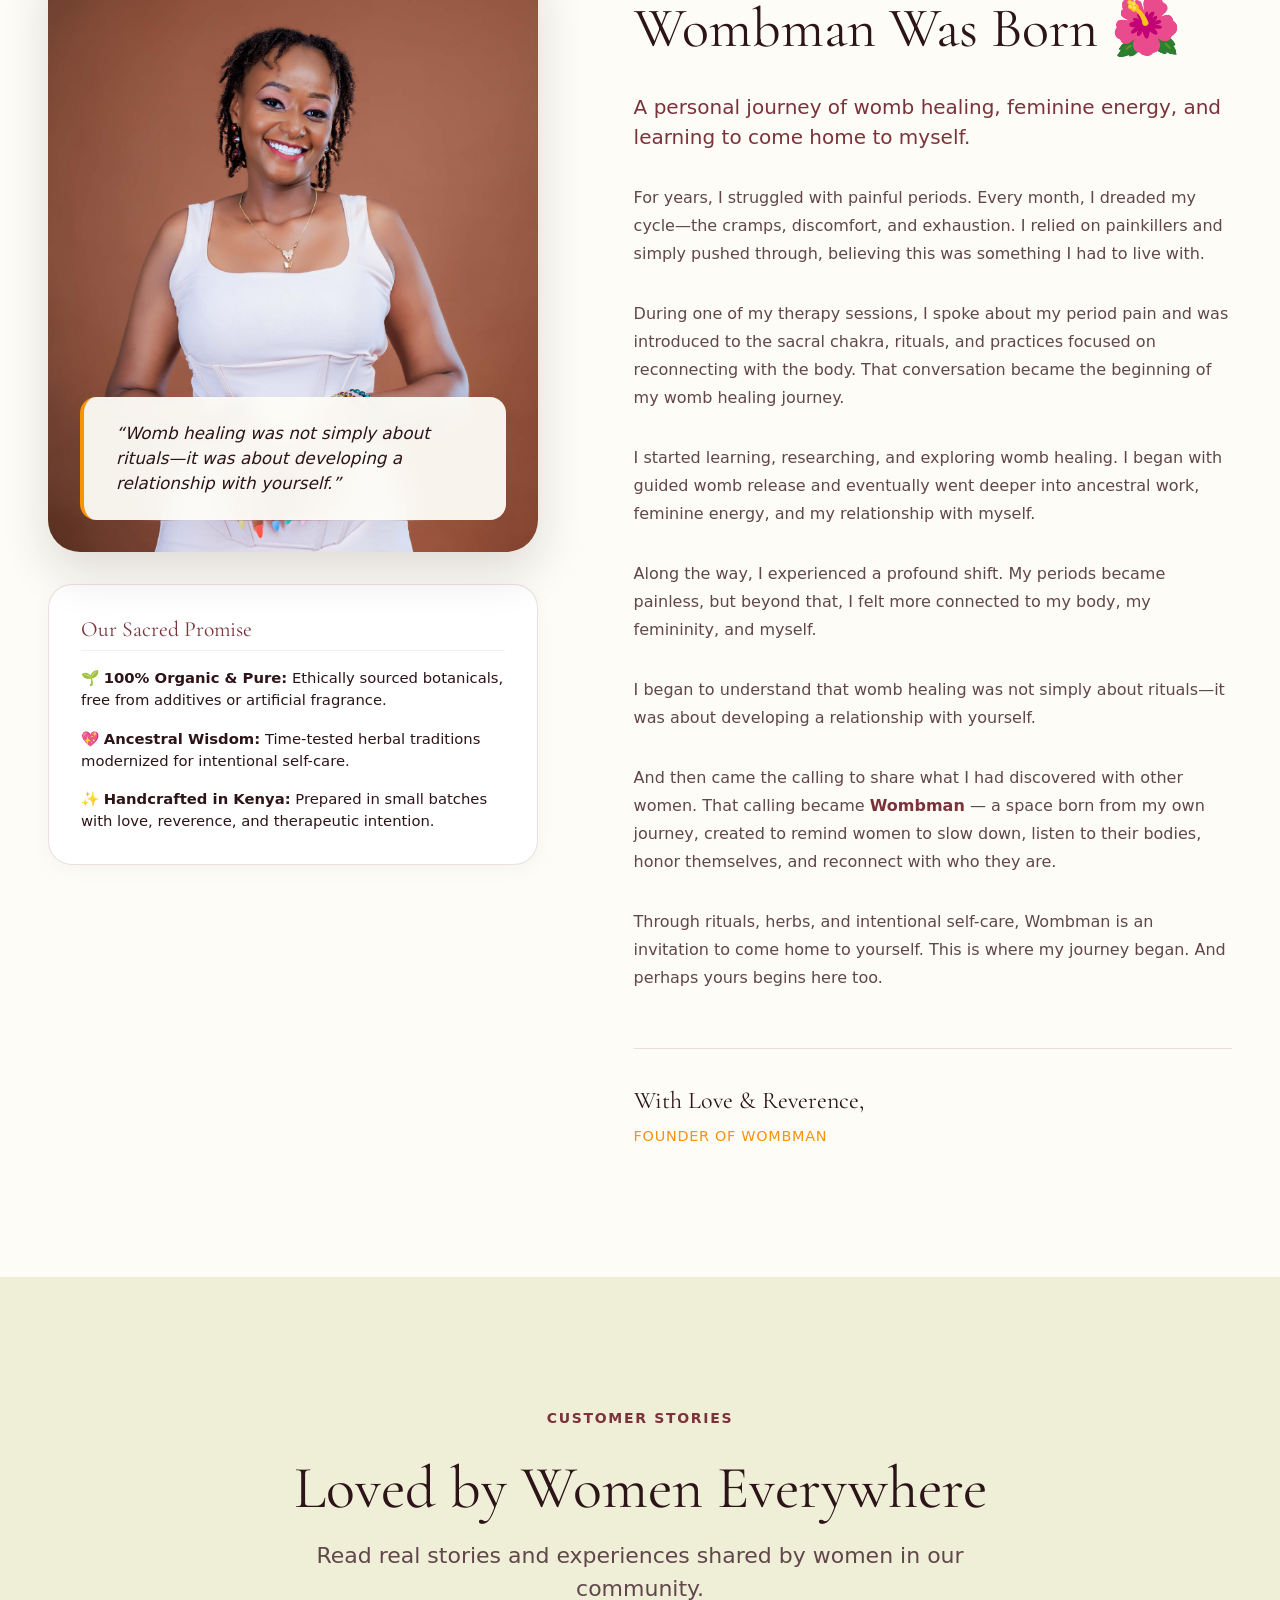
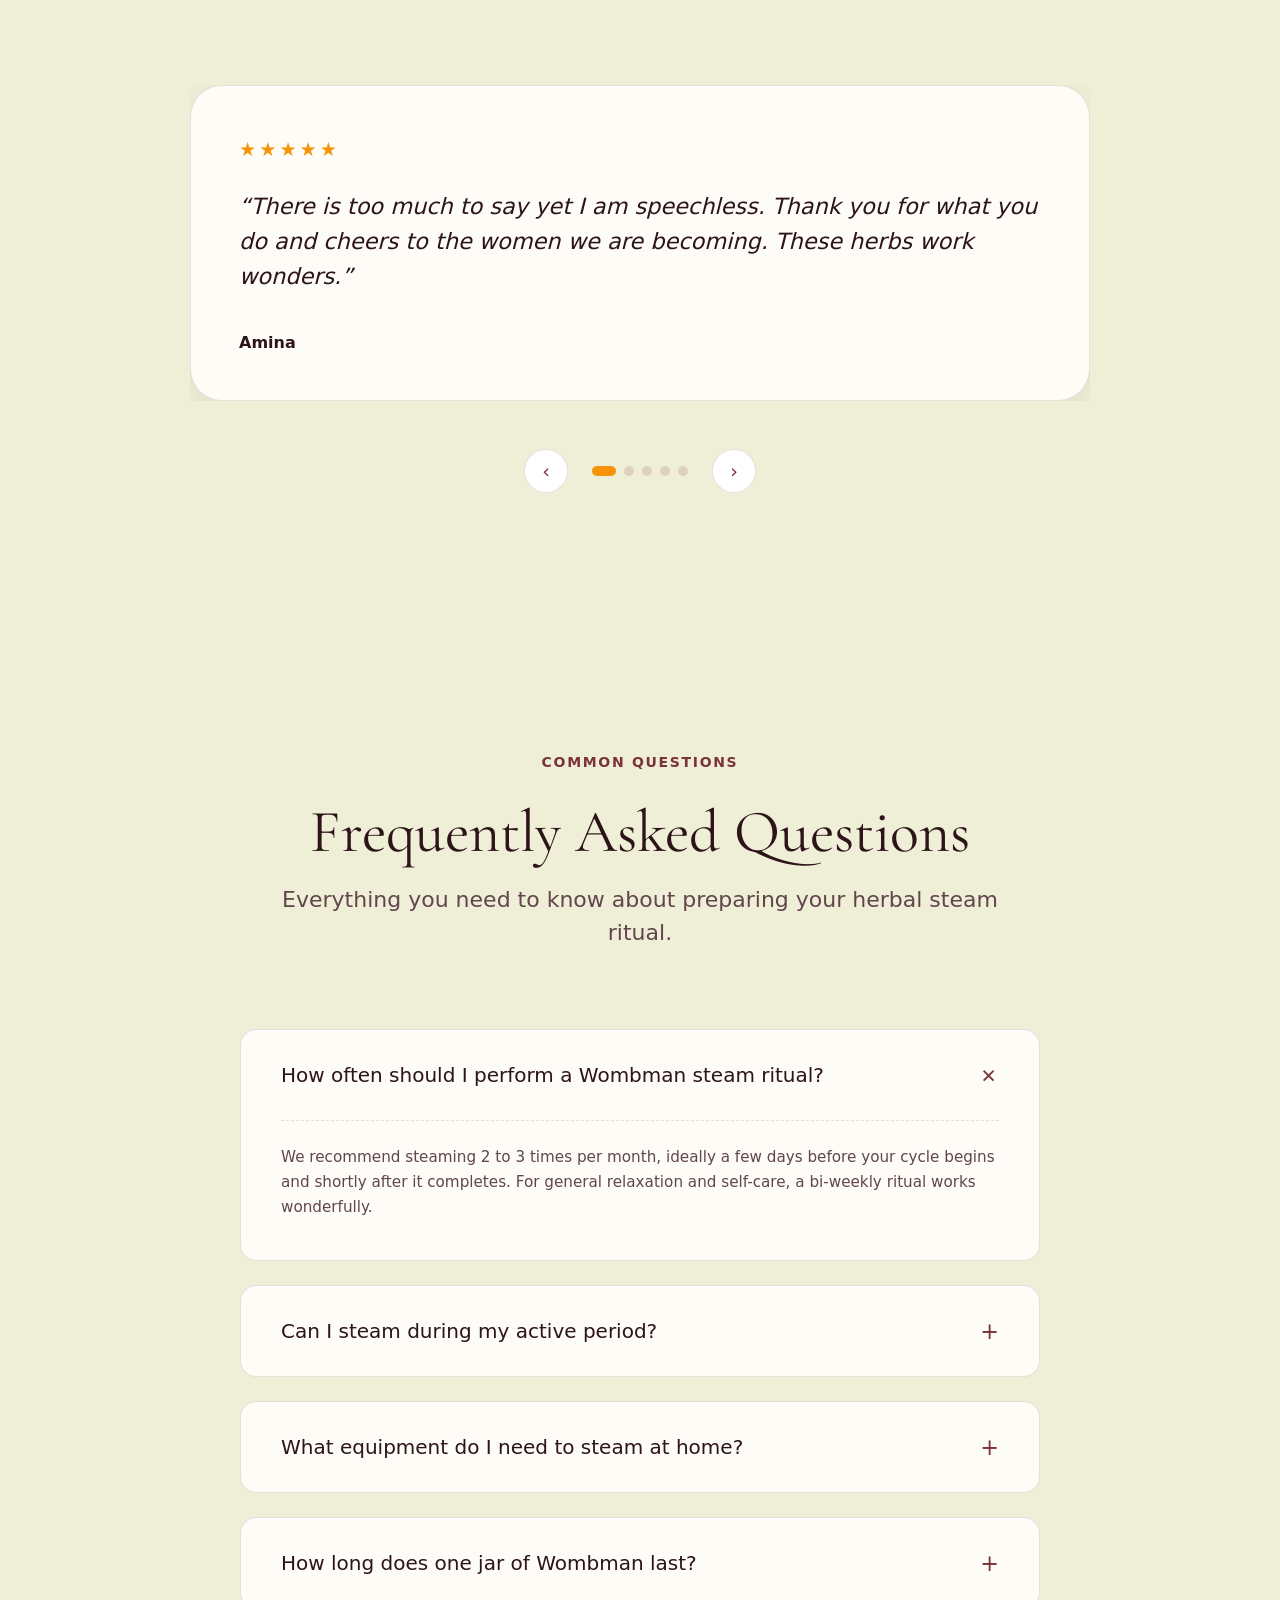
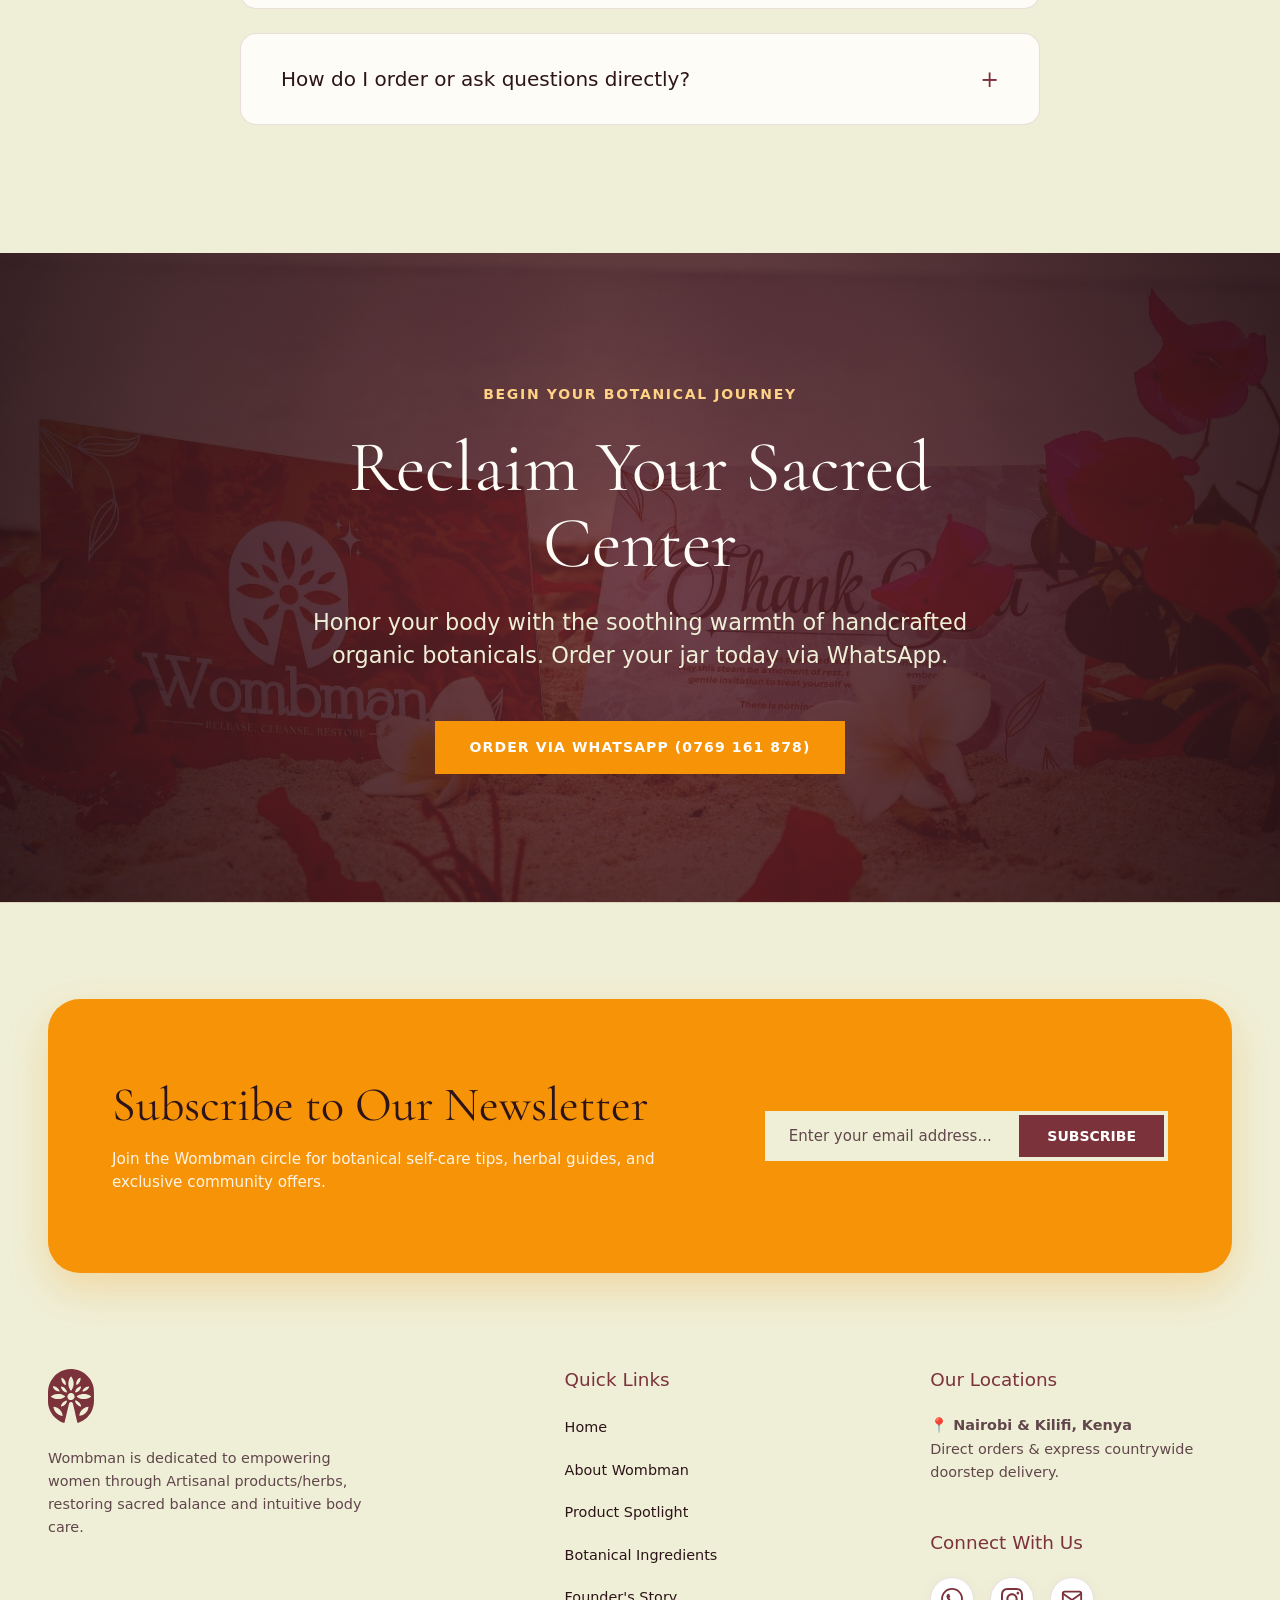
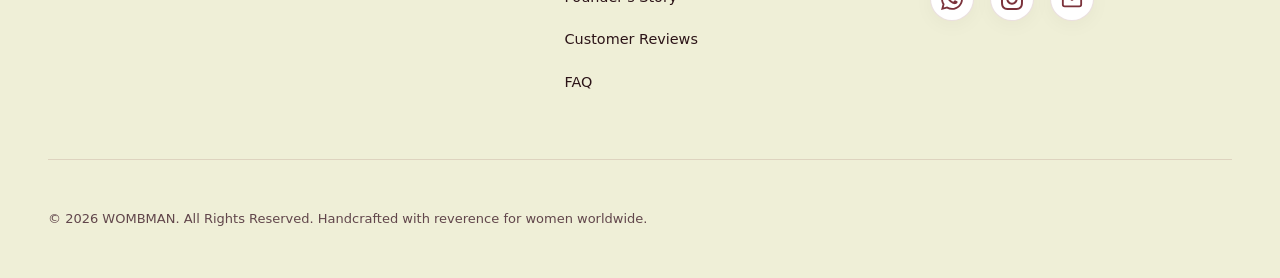
==== commit fddf425c: "Add Google Search Console verification, XML sitemap, robots.txt, and update Founder portrait image" ====
--- a/index.html
+++ b/index.html
@@ -5,6 +5,25 @@
   <meta name="viewport" content="width=device-width, initial-scale=1.0">
   <title>Wombman — Sacred Botanical Herbal Steam Blend for Women</title>
   <meta name="description" content="Handcrafted 100% organic herbal steam blend designed to honor your cycle, nurture pelvic wellness, and restore your sacred center.">
+  <link rel="canonical" href="https://wombmanafrica.com/">
+
+  <!-- Google Site Verification -->
+  <meta name="google-site-verification" content="google20cd6de1f8310b6c">
+  <meta name="google-site-verification" content="google20cd6de1f8310b6c.html">
+
+  <!-- Open Graph / Social Media -->
+  <meta property="og:type" content="website">
+  <meta property="og:url" content="https://wombmanafrica.com/">
+  <meta property="og:title" content="Wombman — Sacred Botanical Herbal Steam Blend for Women">
+  <meta property="og:description" content="Handcrafted 100% organic herbal steam blend designed to honor your cycle, nurture pelvic wellness, and restore your sacred center.">
+  <meta property="og:image" content="https://wombmanafrica.com/assets/Founder/Nancy%20Founder.jpeg">
+
+  <!-- Twitter Card -->
+  <meta name="twitter:card" content="summary_large_image">
+  <meta name="twitter:url" content="https://wombmanafrica.com/">
+  <meta name="twitter:title" content="Wombman — Sacred Botanical Herbal Steam Blend for Women">
+  <meta name="twitter:description" content="Handcrafted 100% organic herbal steam blend designed to honor your cycle, nurture pelvic wellness, and restore your sacred center.">
+  <meta name="twitter:image" content="https://wombmanafrica.com/assets/Founder/Nancy%20Founder.jpeg">
   
   <!-- CSS Stylesheet -->
   <link rel="stylesheet" href="styles.css">
@@ -738,7 +757,7 @@
           
           <div class="founder-left-col">
             <div class="founder-img-frame">
-              <img src="assets/Founder/Founder Img.jpeg" alt="Wombman Founder" class="founder-img">
+              <img src="assets/Founder/Nancy Founder.jpeg" alt="Nancy - Wombman Founder" class="founder-img">
               <div class="founder-quote-box">
                 <p class="founder-quote-text font-secondary">
                   “Womb healing was not simply about rituals—it was about developing a relationship with yourself.”
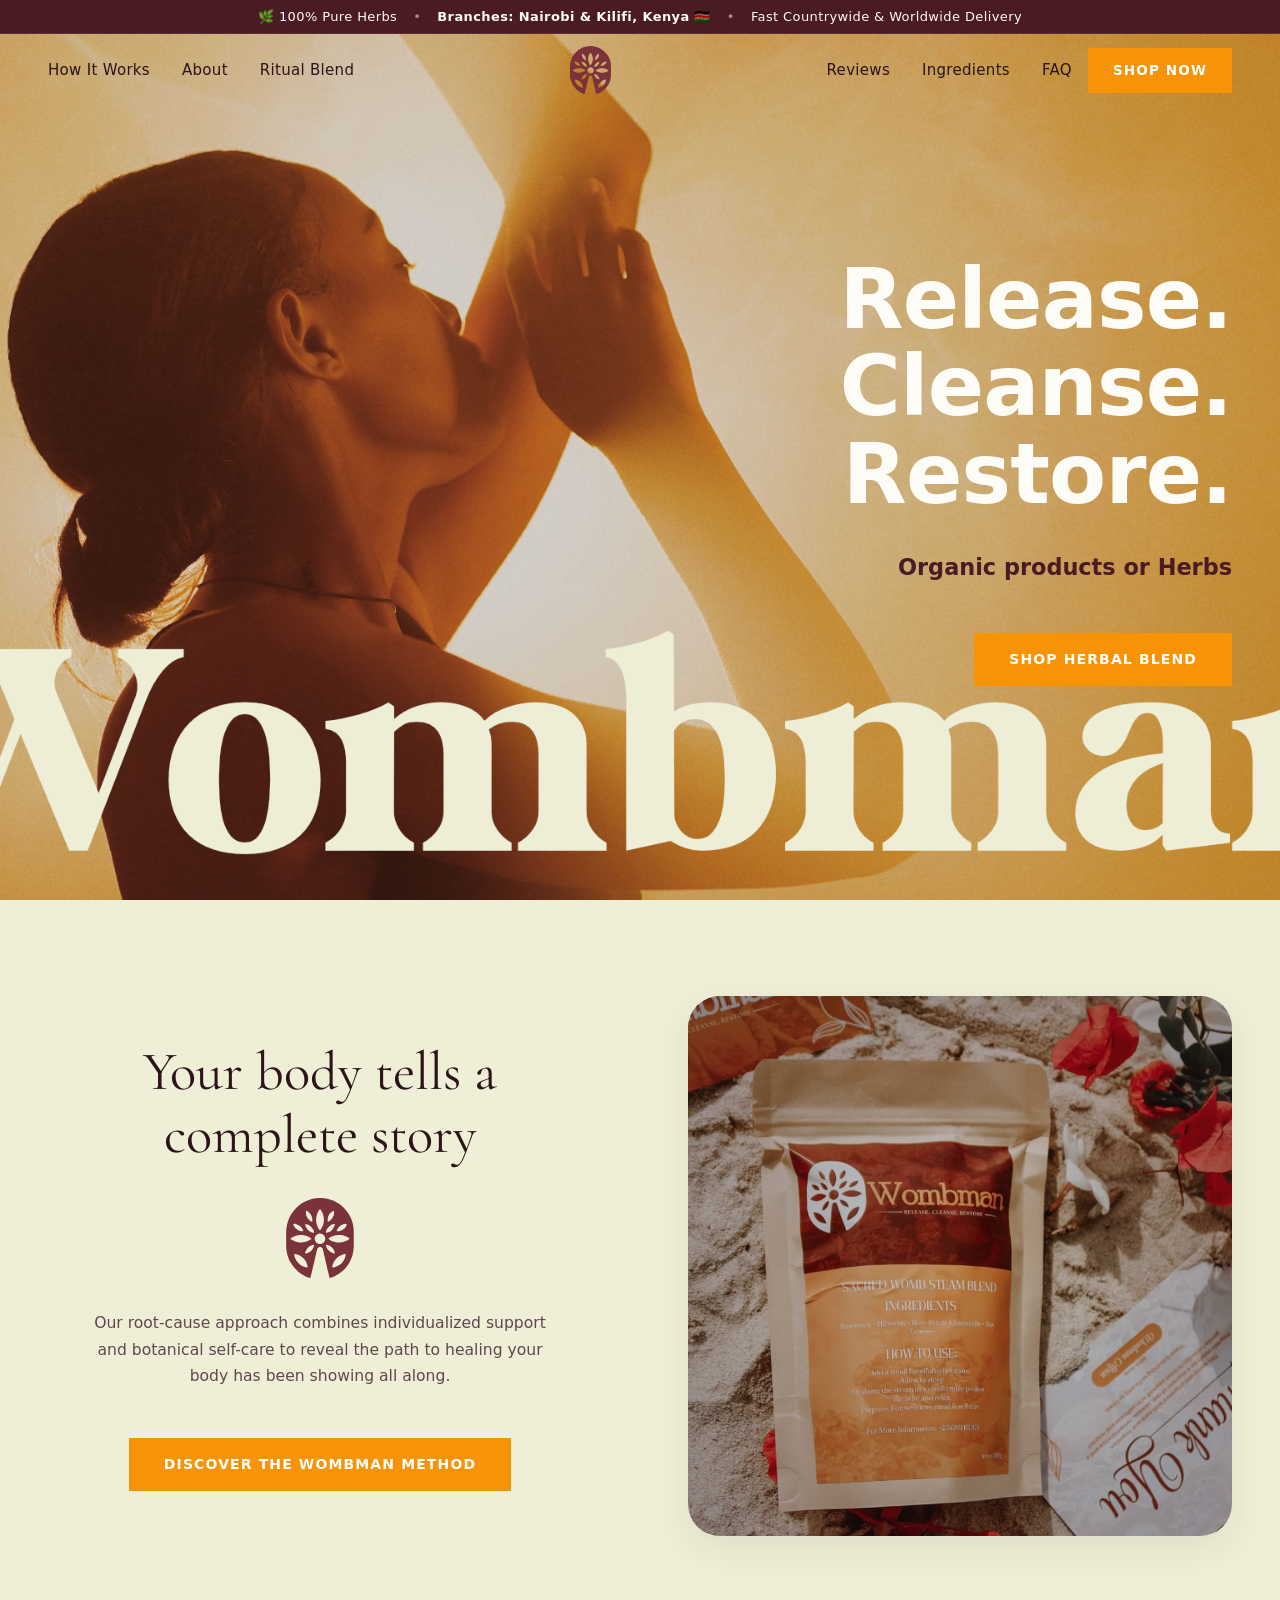
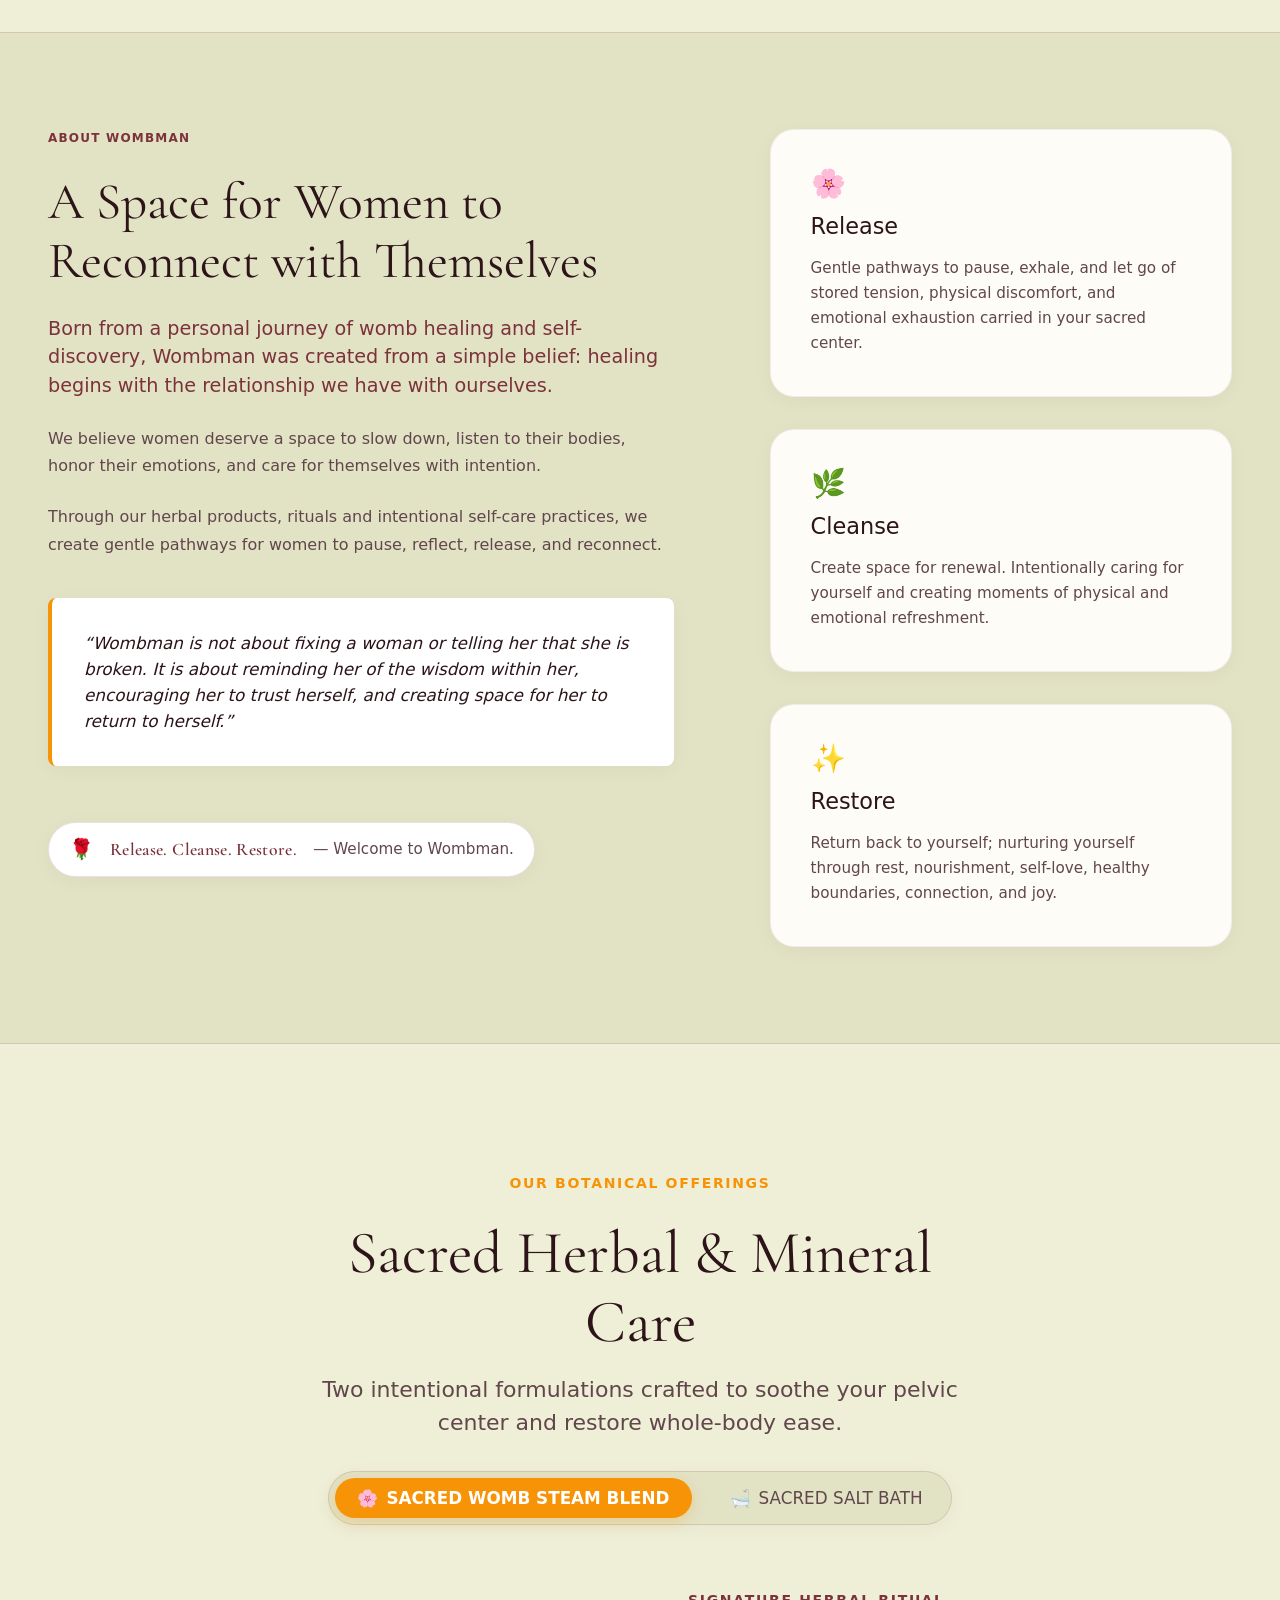
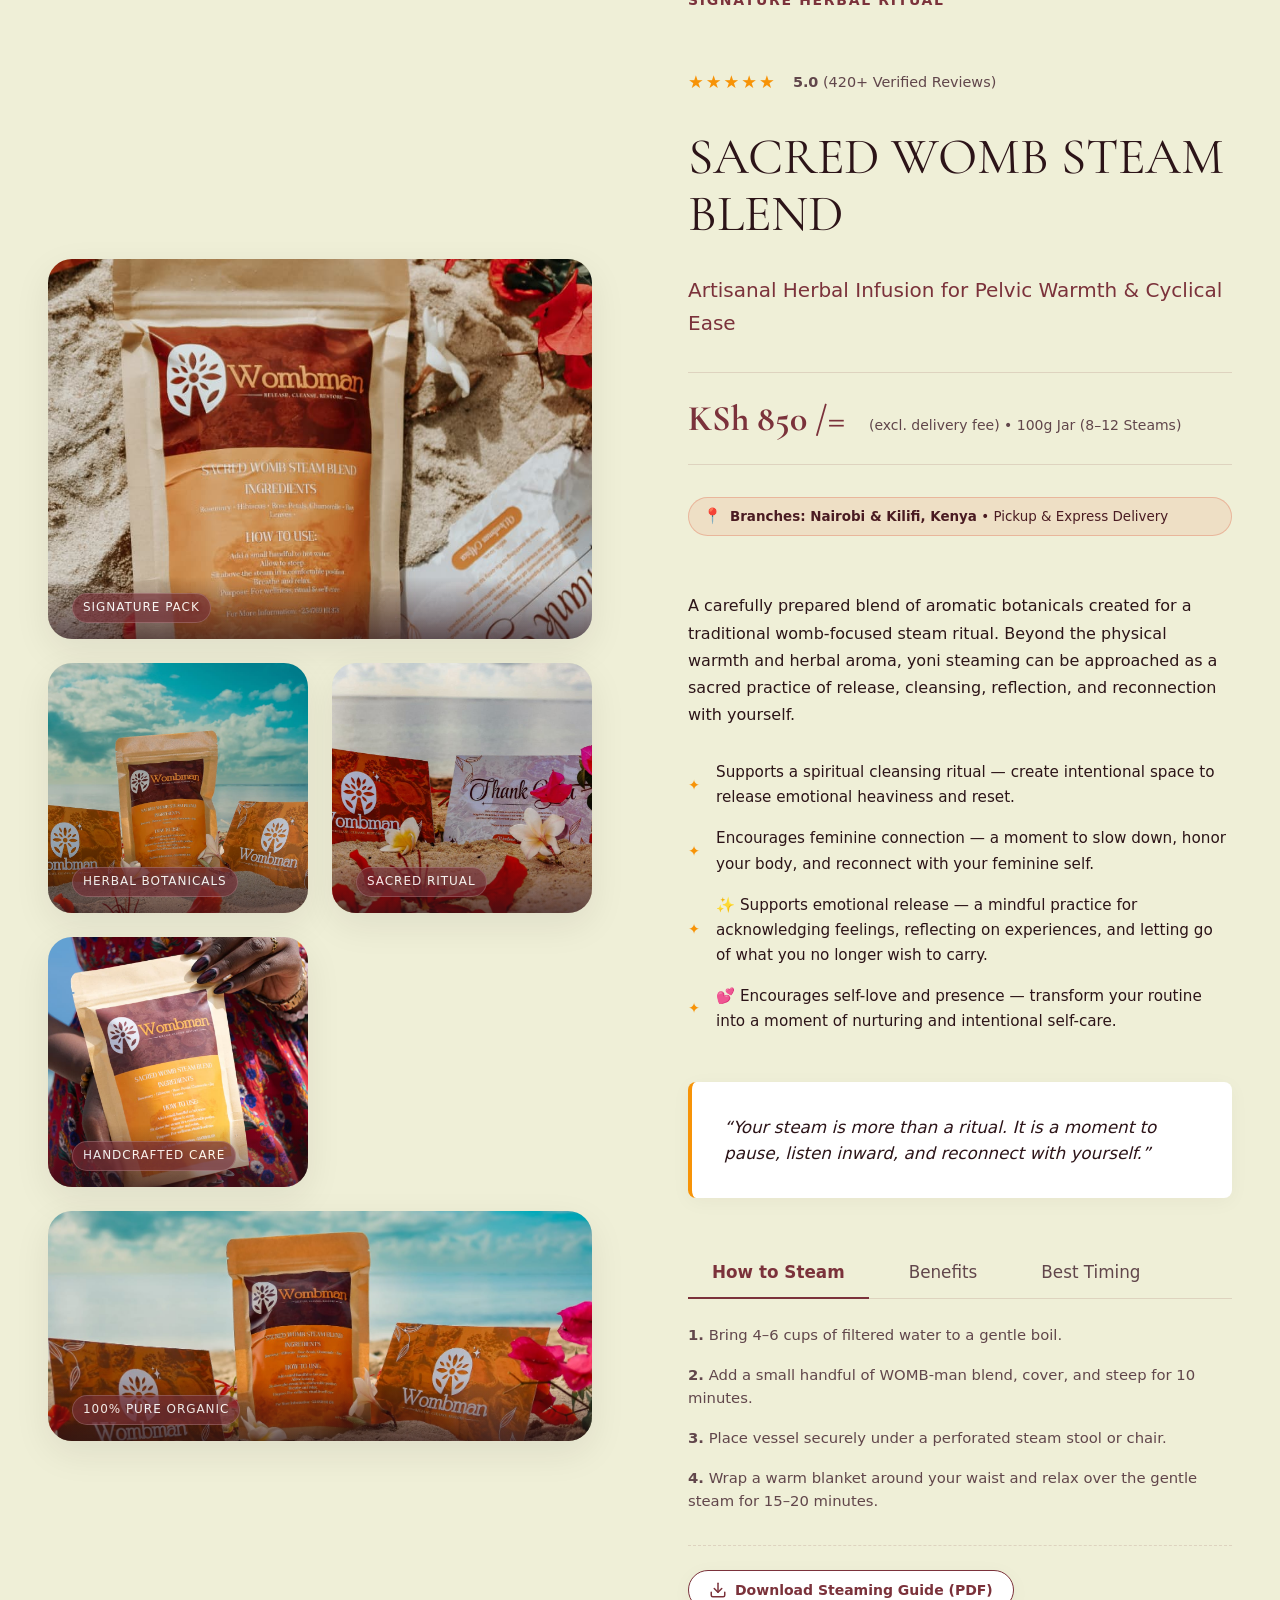
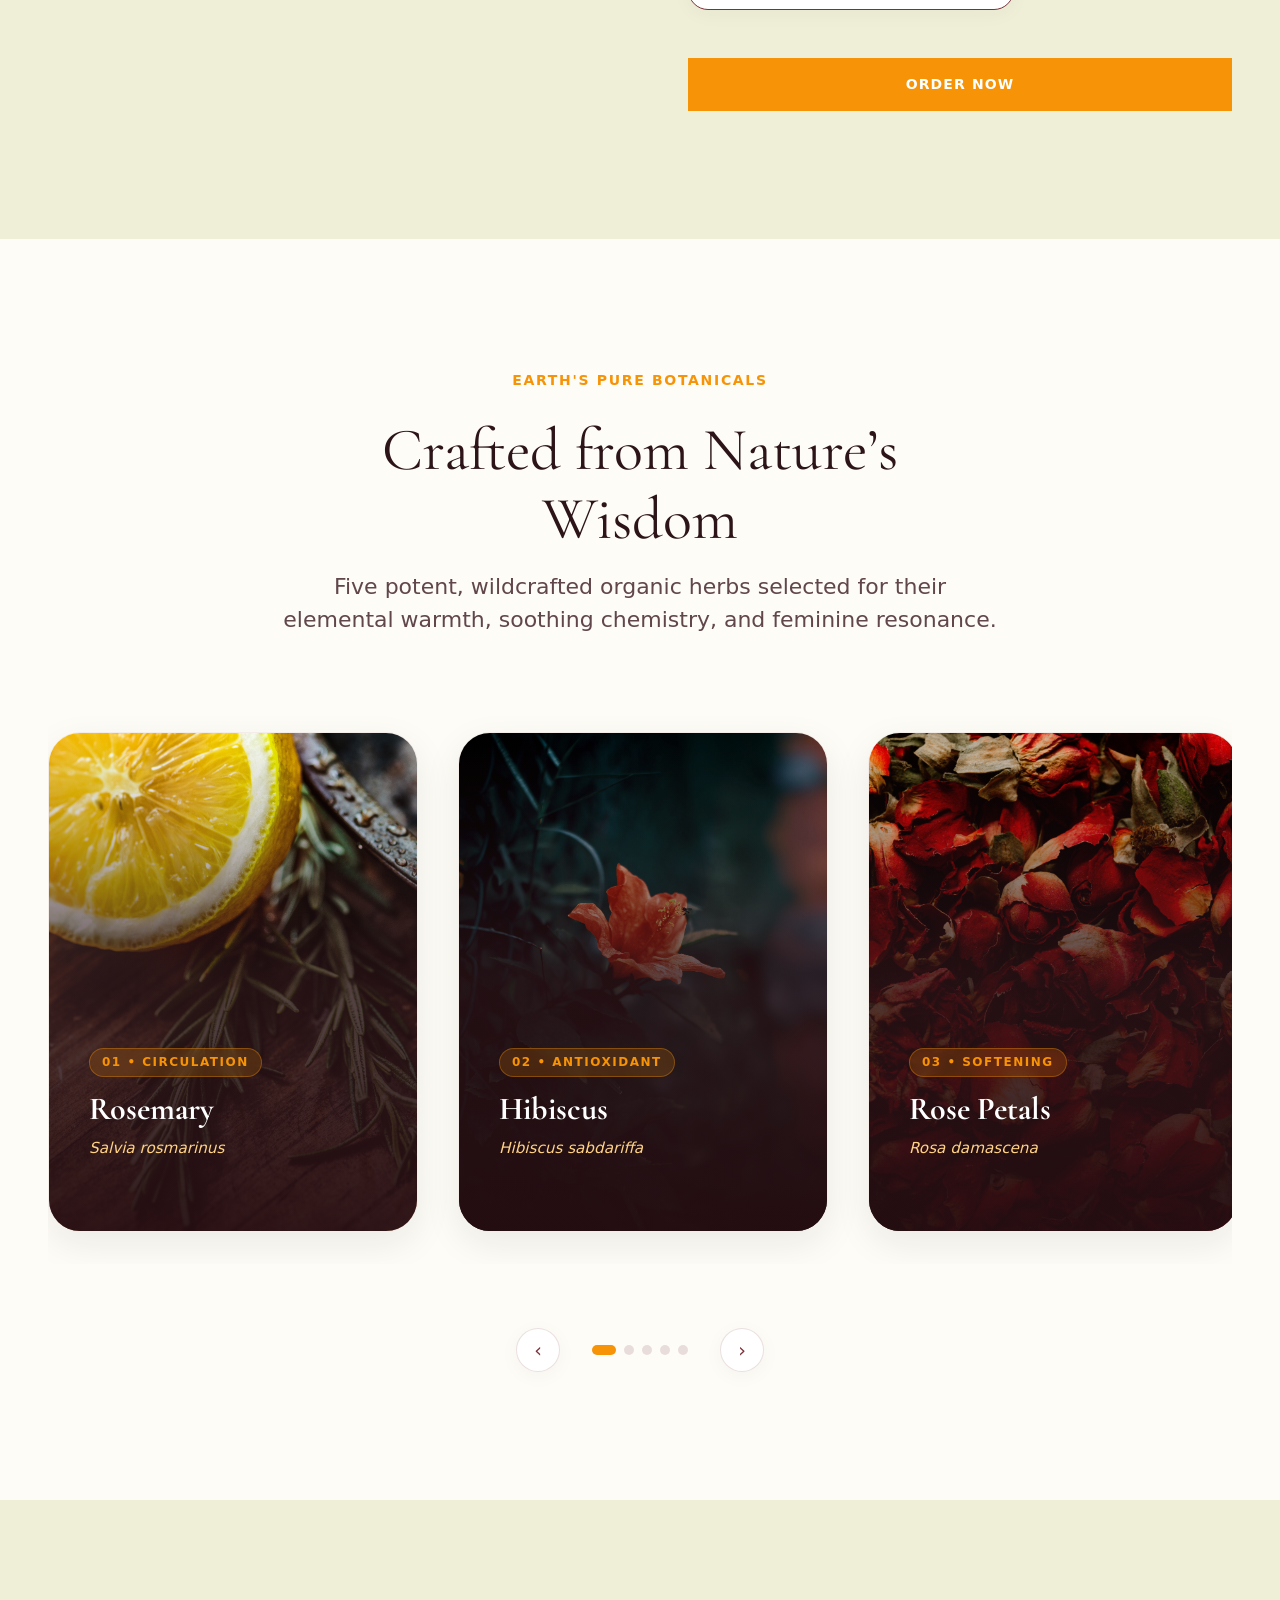
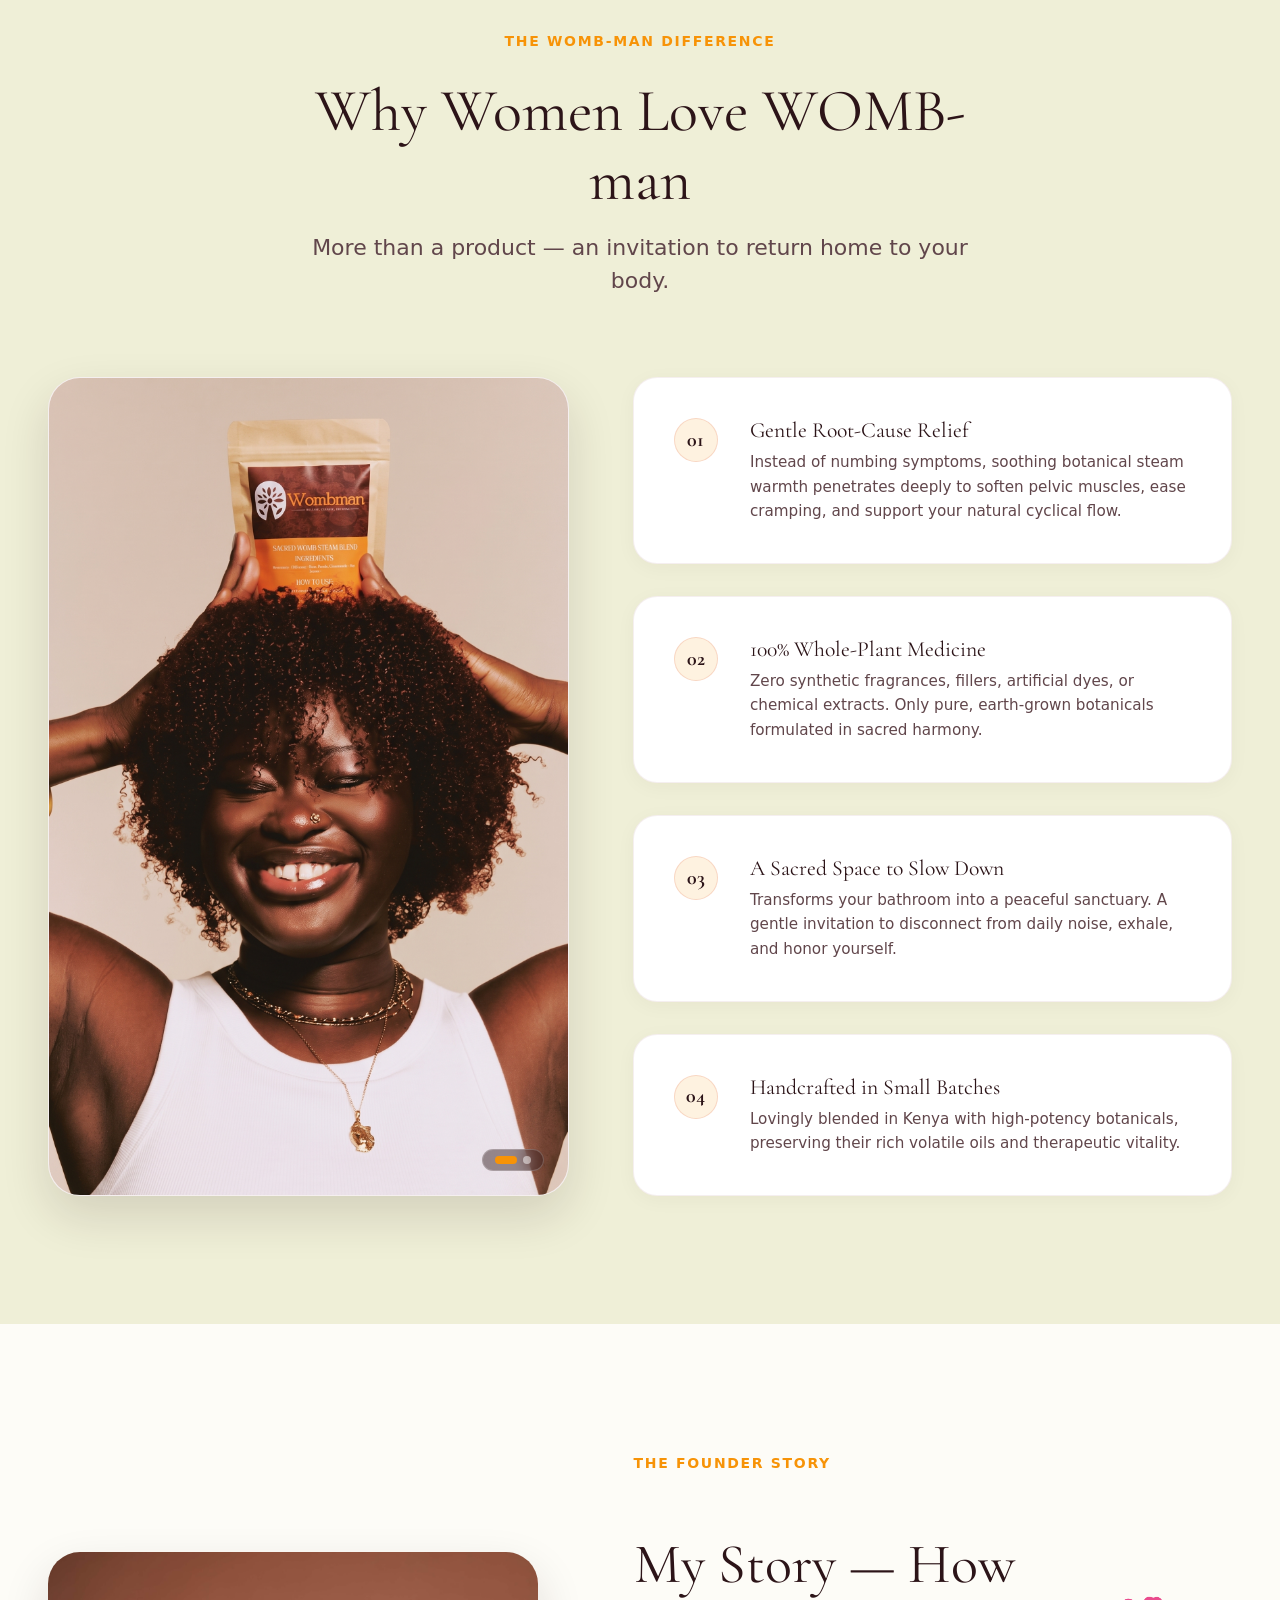
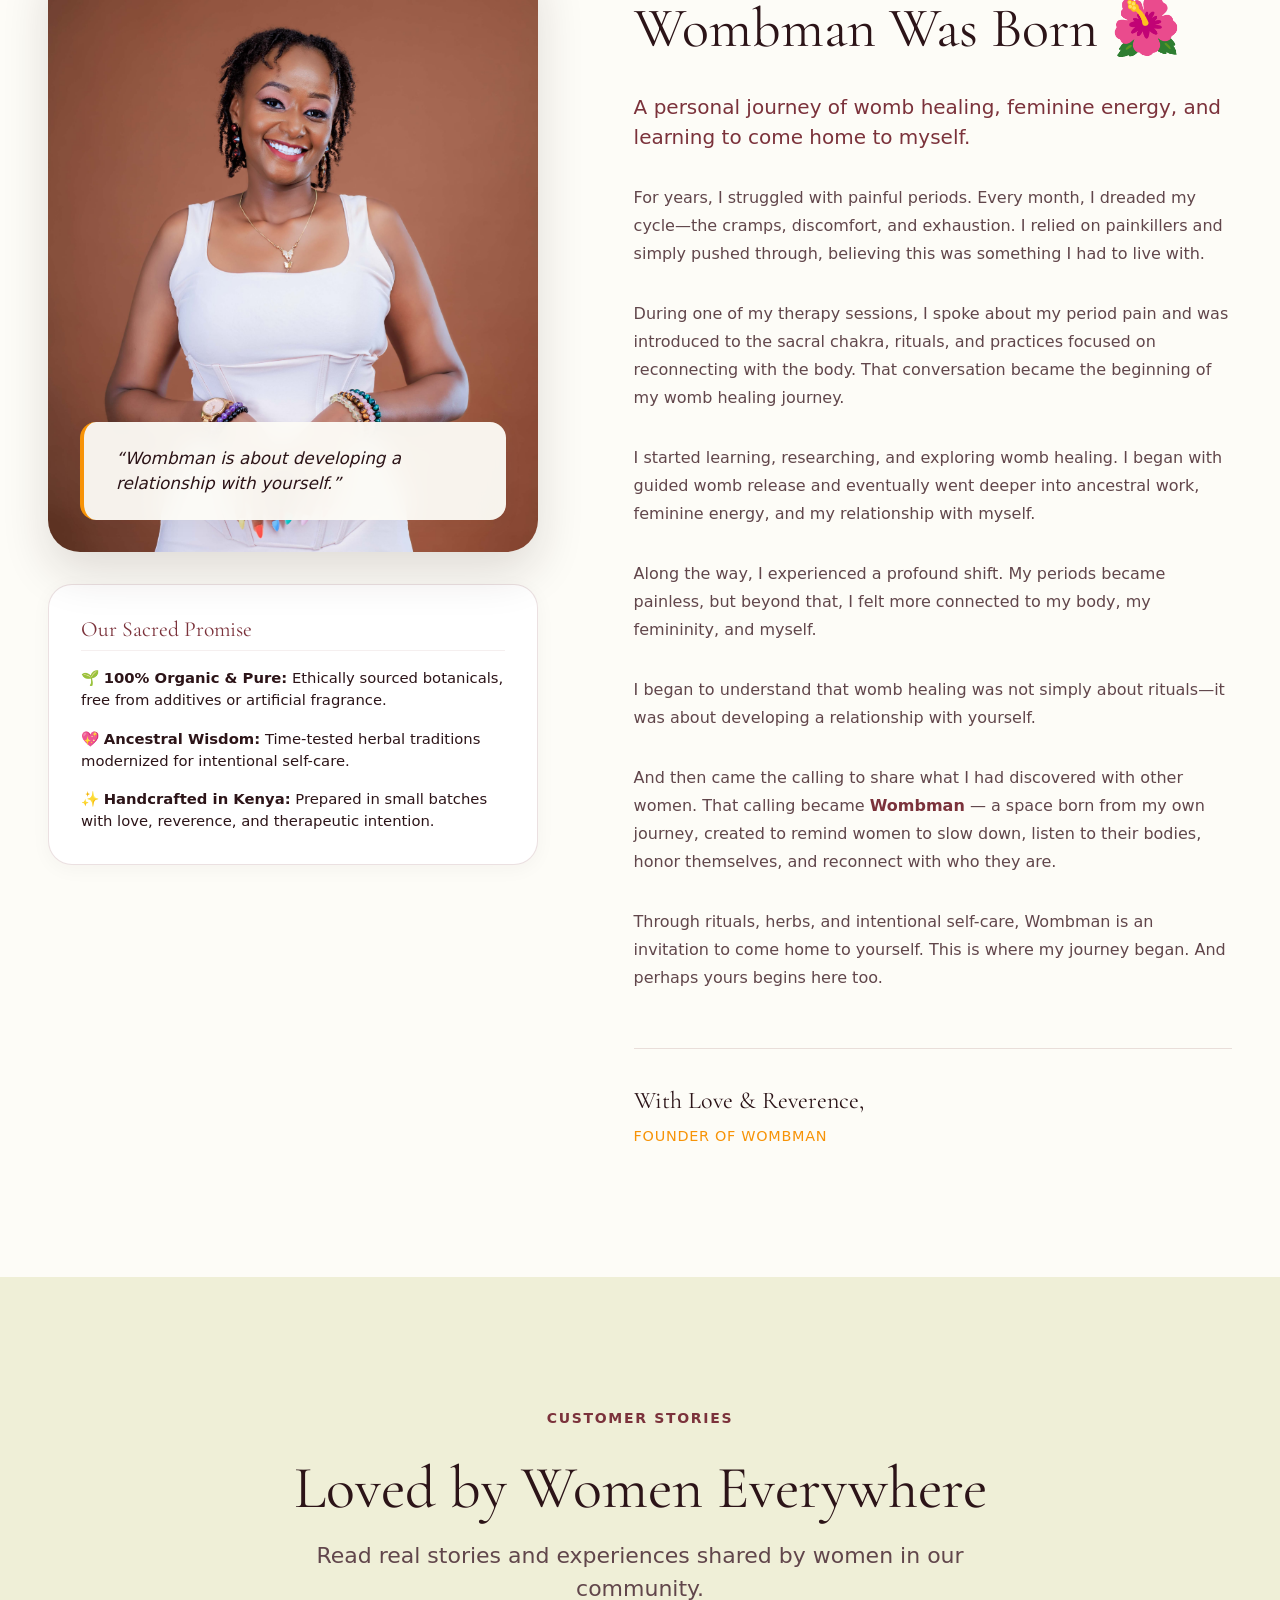
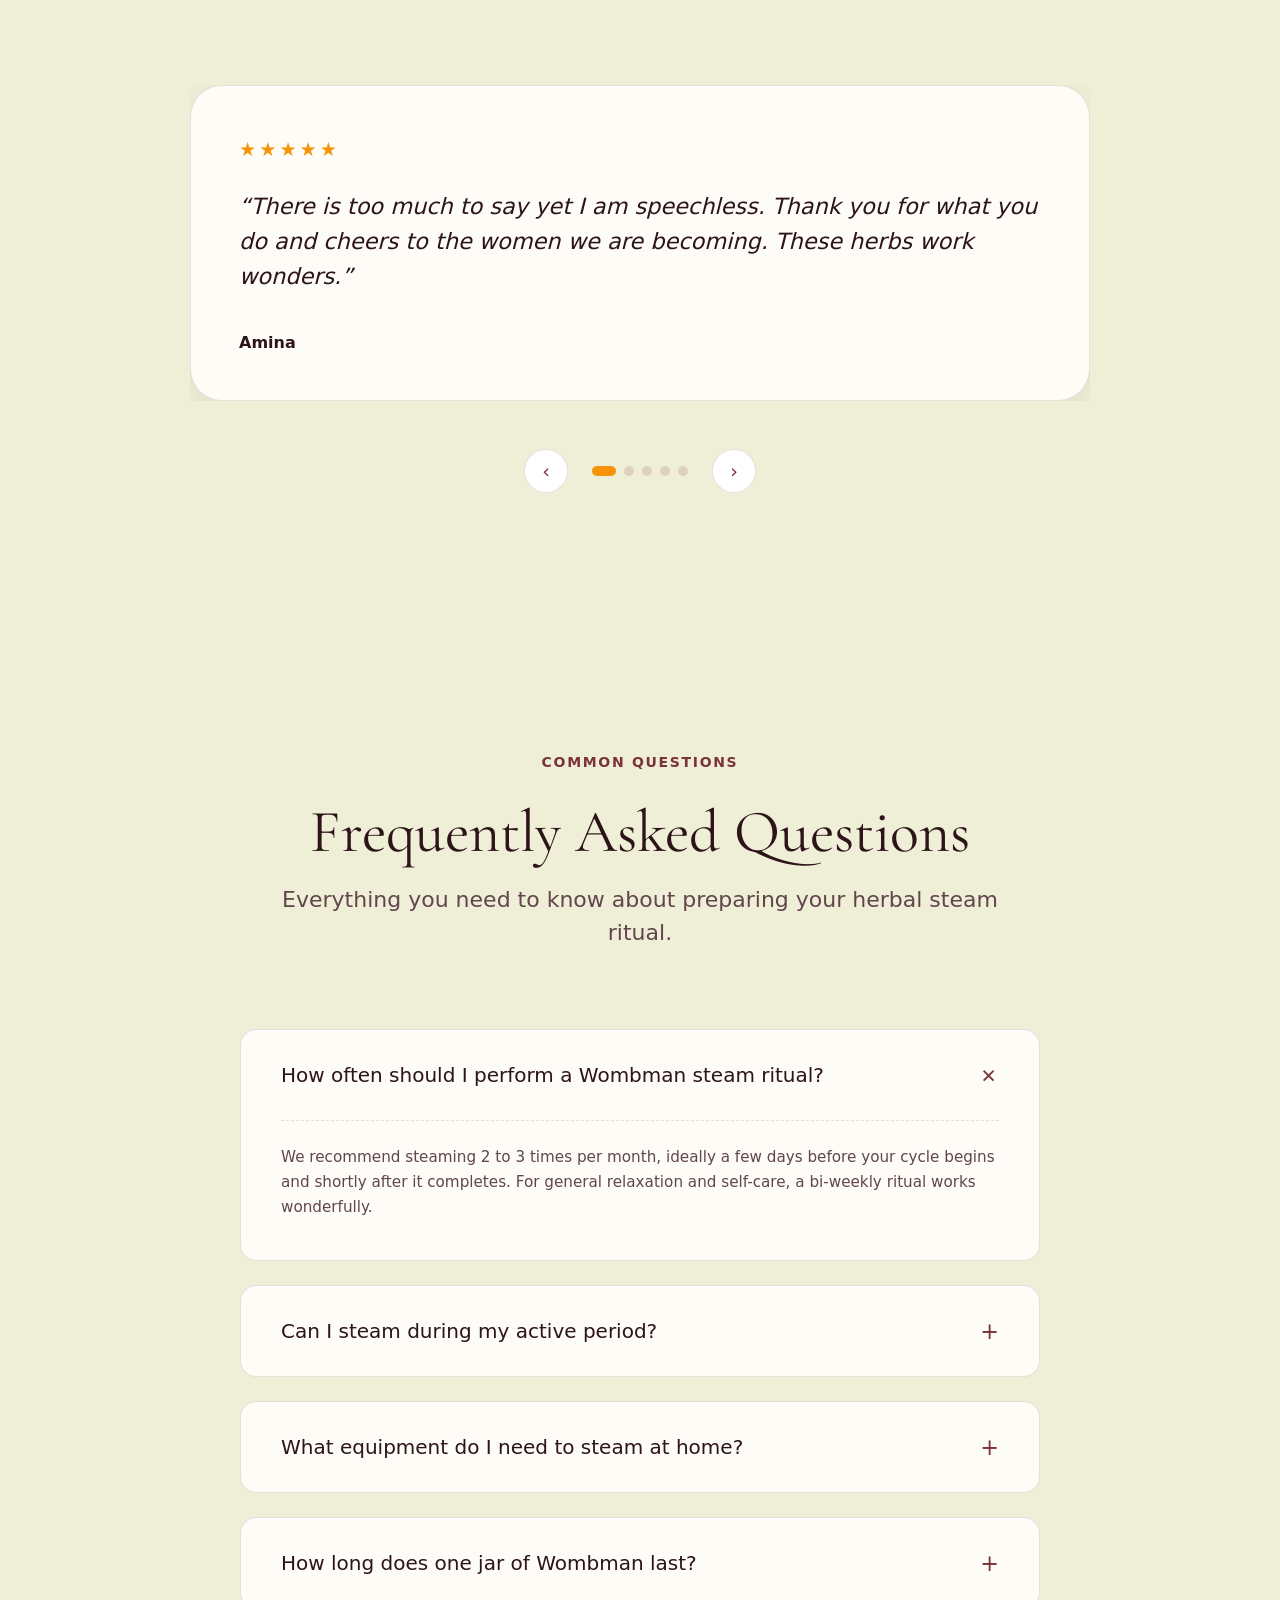
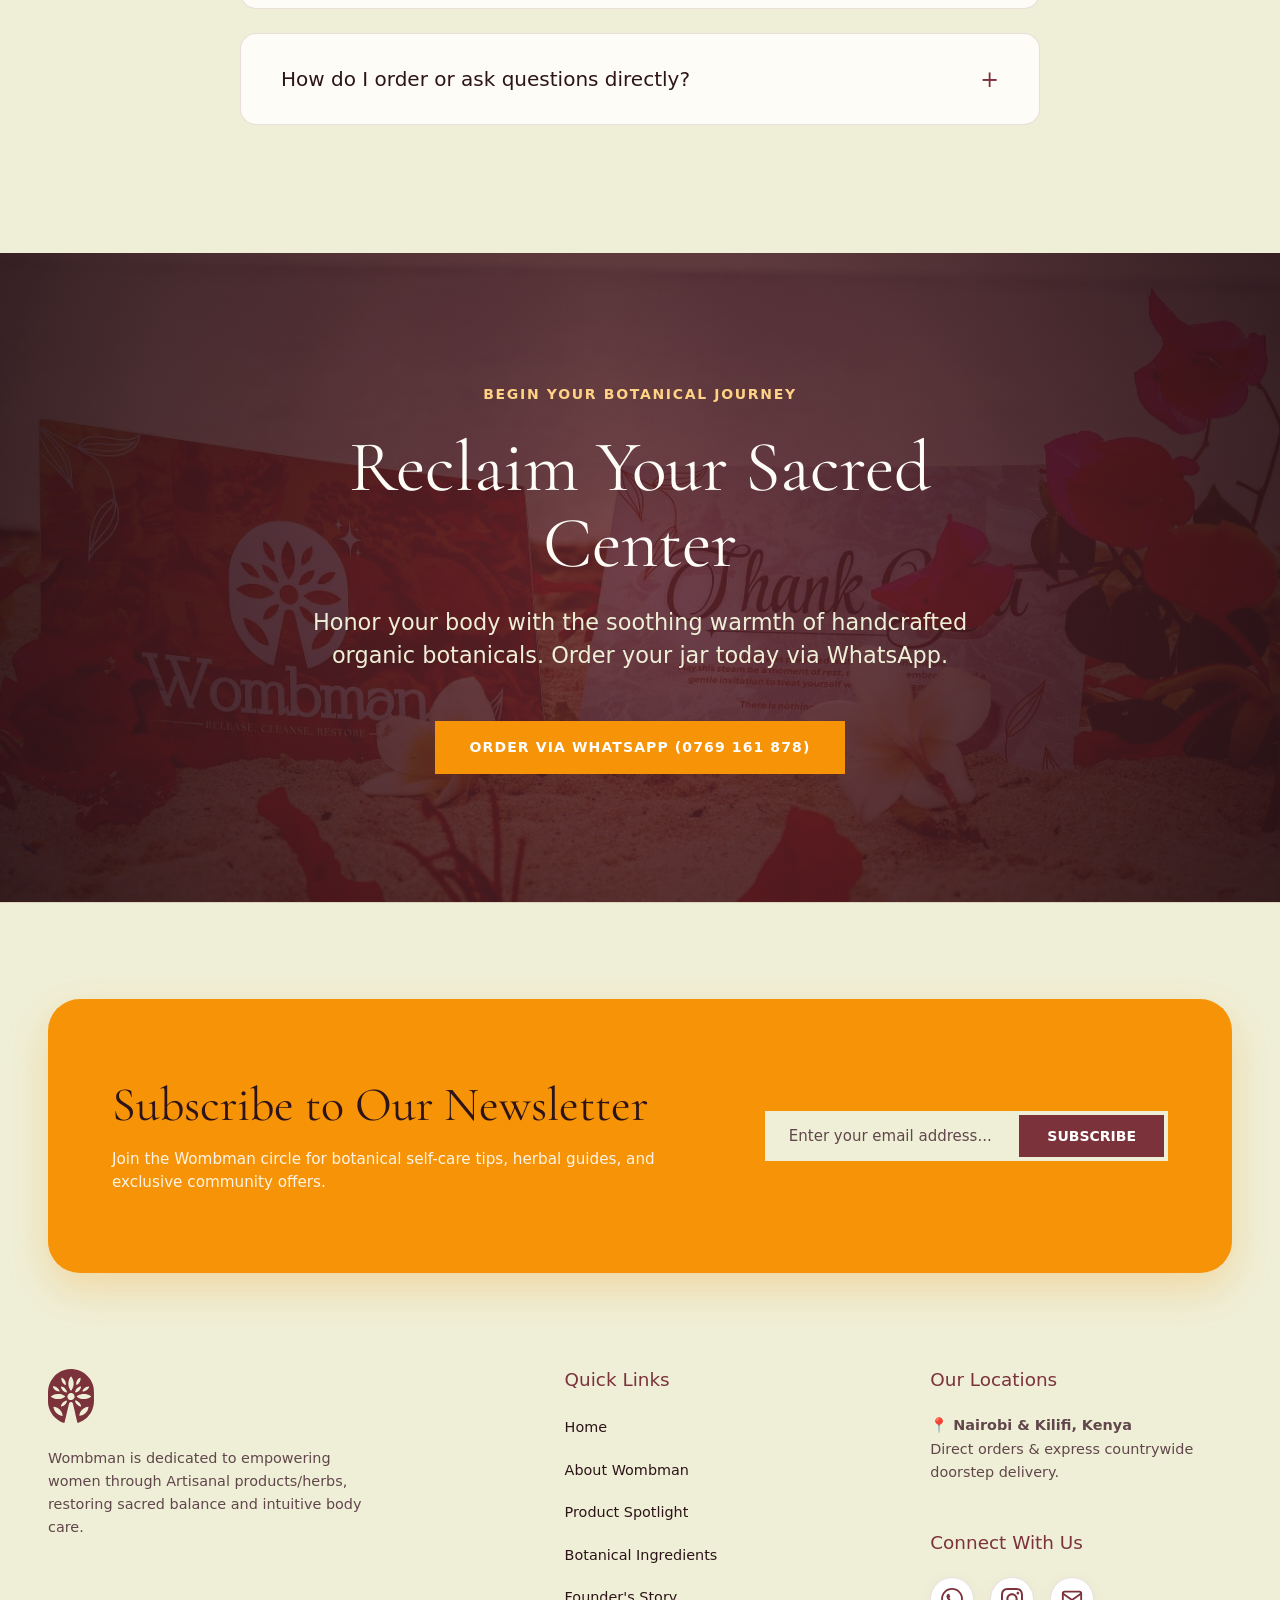
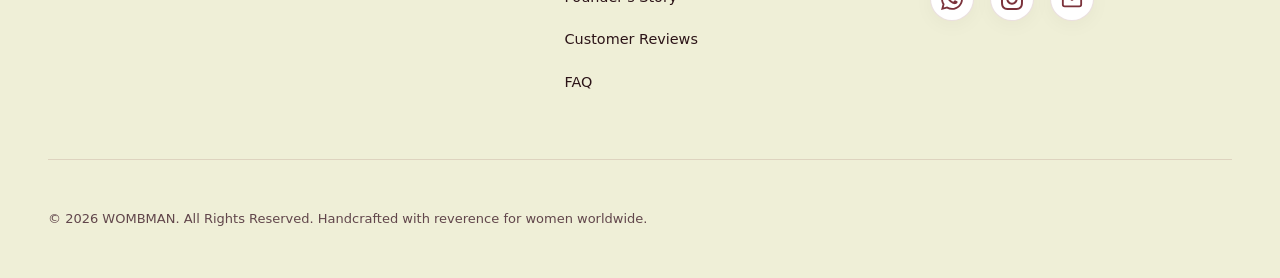
==== commit 6b7589fb: "Update founder quote on homepage" ====
--- a/index.html
+++ b/index.html
@@ -28,8 +28,16 @@
   <!-- CSS Stylesheet -->
   <link rel="stylesheet" href="styles.css">
   
-  <!-- Favicon -->
-  <link rel="icon" type="image/svg+xml" href="assets/Logo Icons/Orange Womban.svg">
+  <!-- Favicons & App Icons -->
+  <link rel="icon" href="/favicon.ico" sizes="48x48">
+  <link rel="icon" type="image/png" sizes="48x48" href="/favicon-48x48.png">
+  <link rel="icon" type="image/png" sizes="96x96" href="/favicon-96x96.png">
+  <link rel="icon" type="image/png" sizes="32x32" href="/favicon-32x32.png">
+  <link rel="icon" type="image/png" sizes="16x16" href="/favicon-16x16.png">
+  <link rel="icon" type="image/svg+xml" href="/favicon.svg">
+  <link rel="apple-touch-icon" sizes="180x180" href="/apple-touch-icon.png">
+  <link rel="manifest" href="/site.webmanifest">
+  <meta name="theme-color" content="#E06B4A">
 </head>
 <body>
 
@@ -760,7 +768,7 @@
               <img src="assets/Founder/Nancy Founder.jpeg" alt="Nancy - Wombman Founder" class="founder-img">
               <div class="founder-quote-box">
                 <p class="founder-quote-text font-secondary">
-                  “Womb healing was not simply about rituals—it was about developing a relationship with yourself.”
+                  “Wombman is about developing a relationship with yourself.”
                 </p>
               </div>
             </div>
